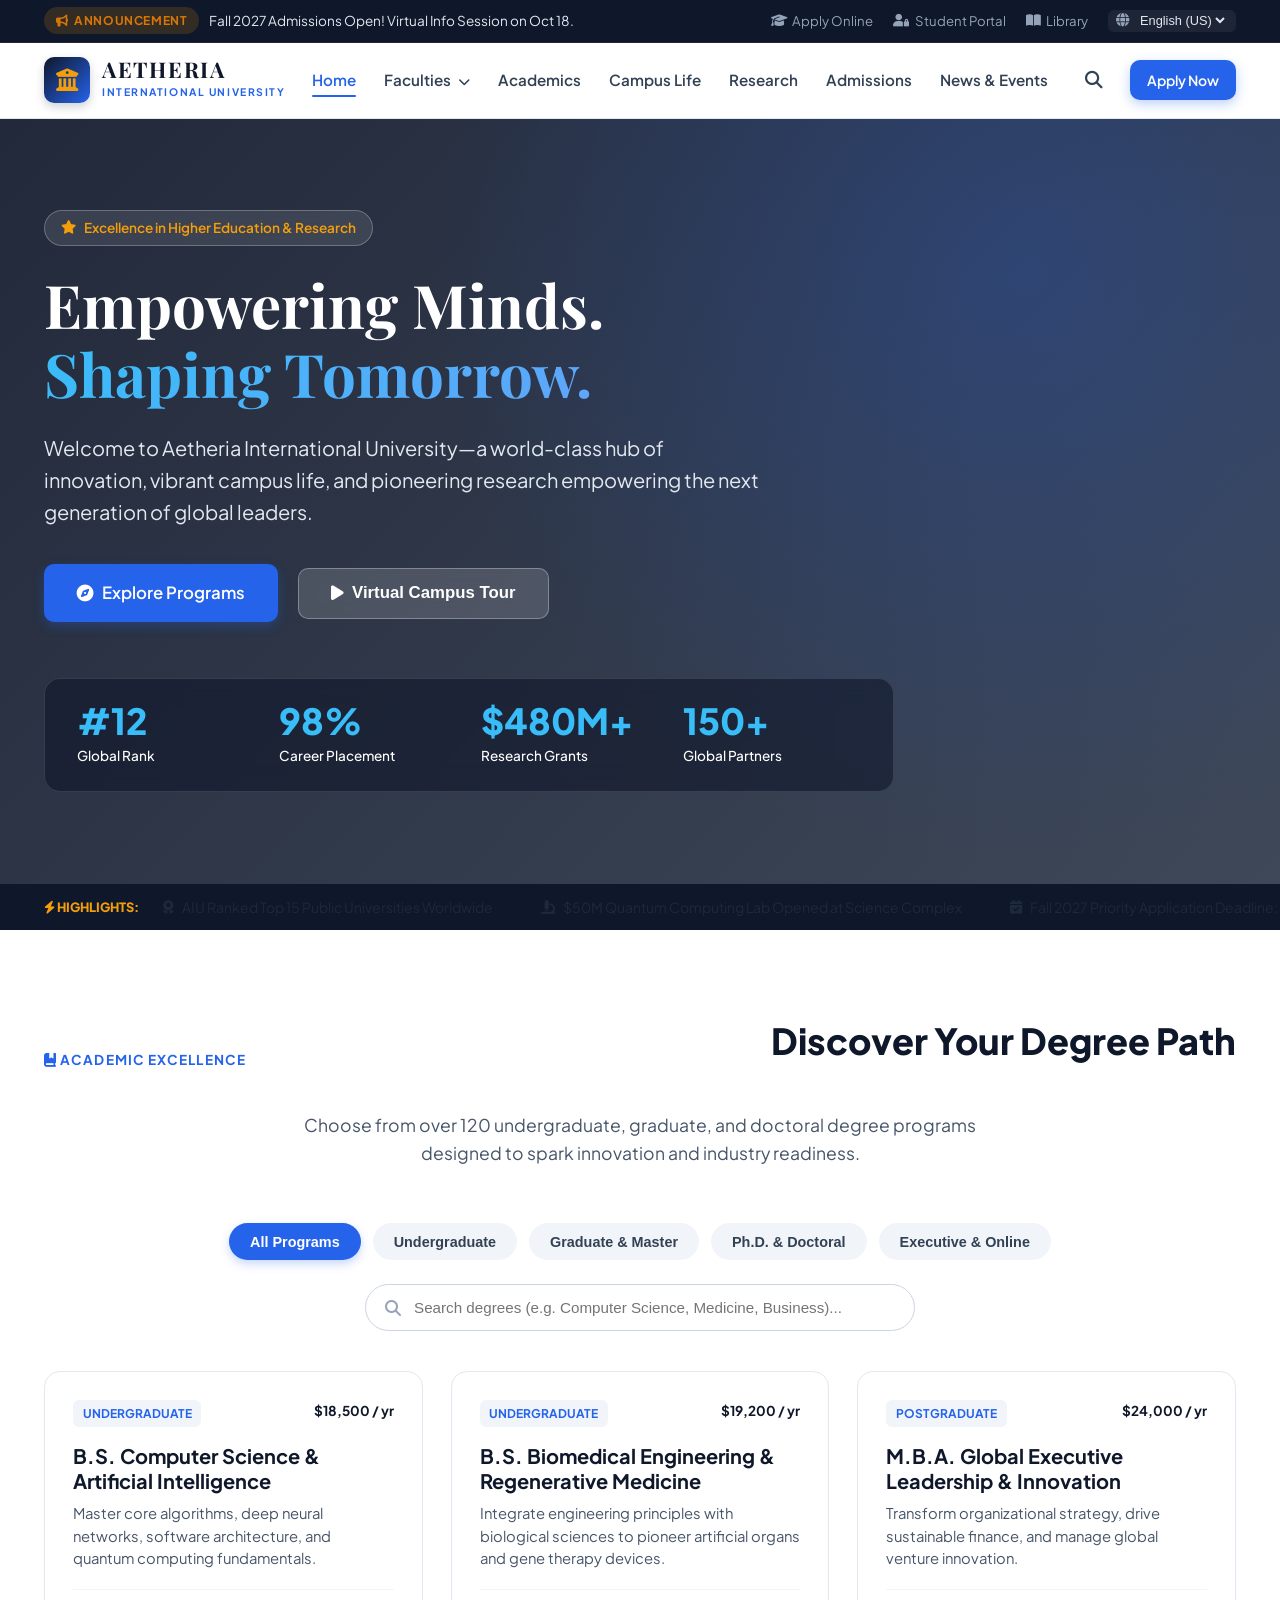
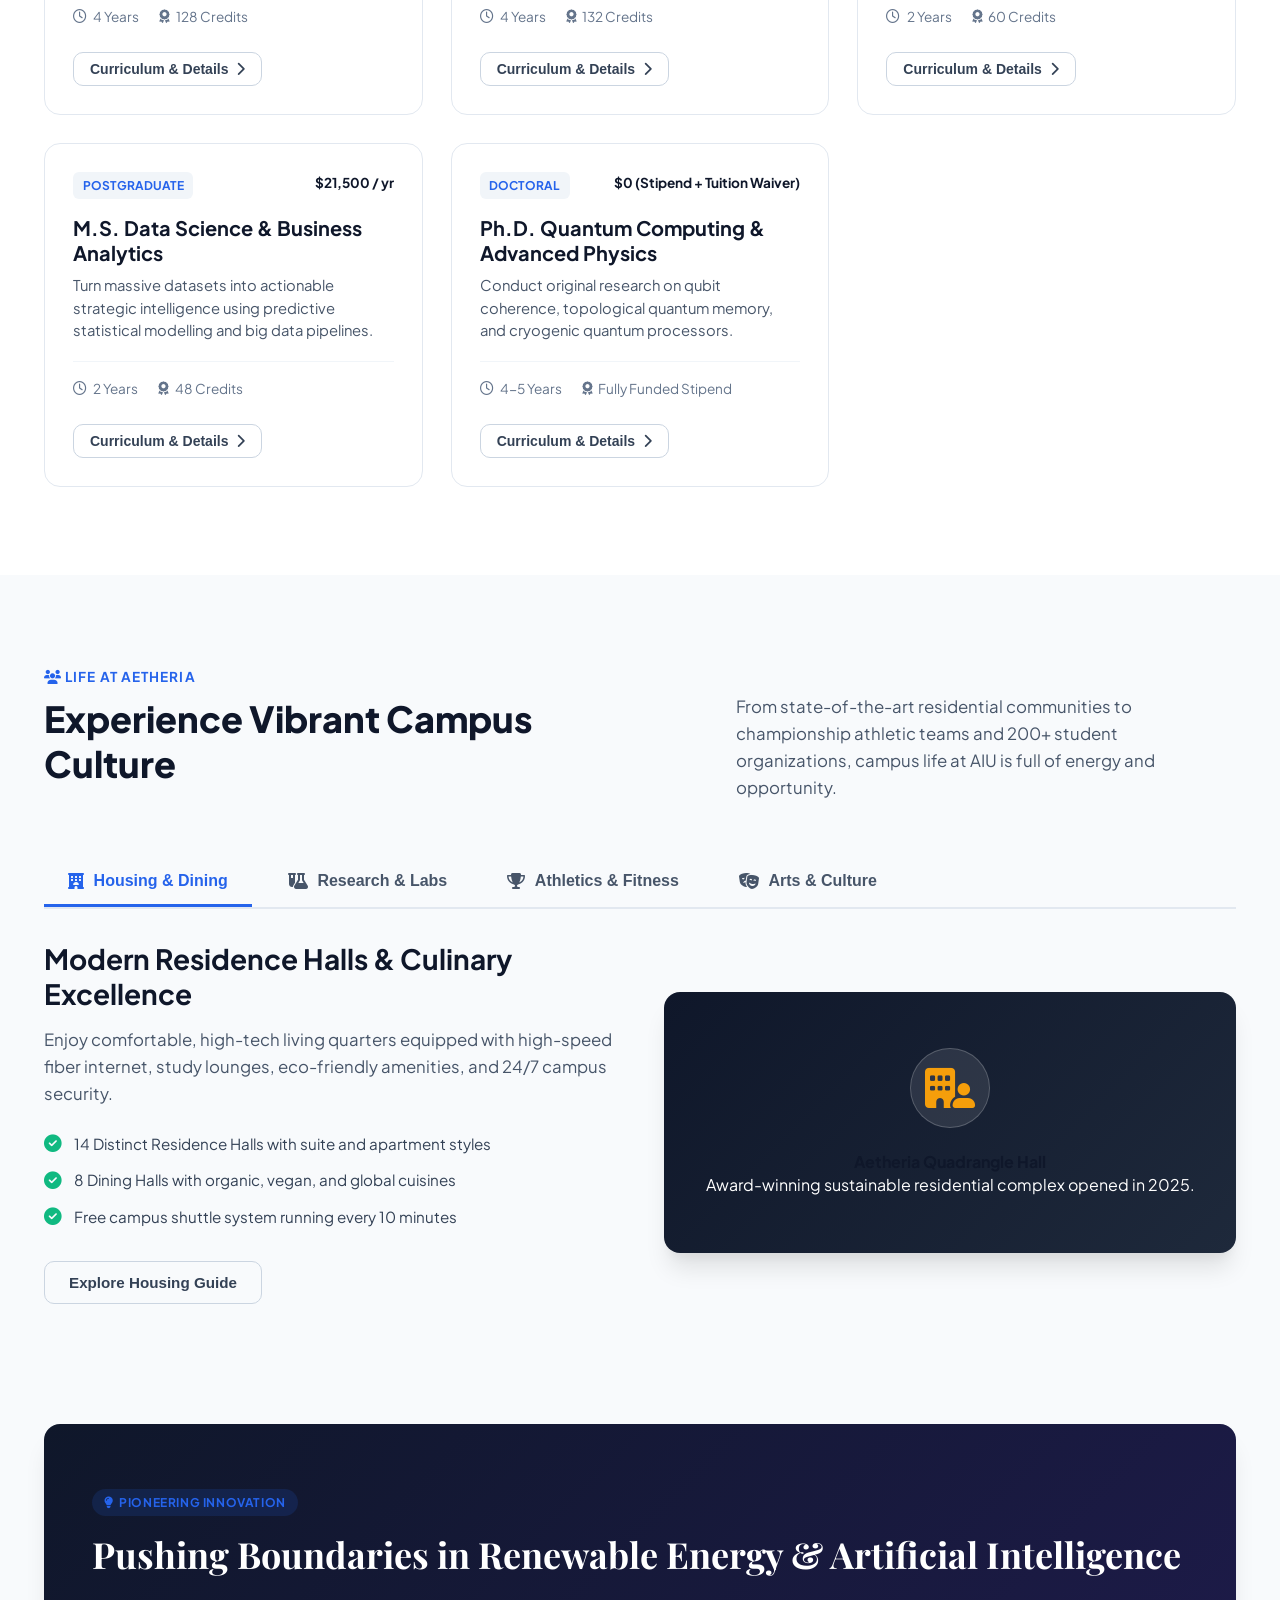
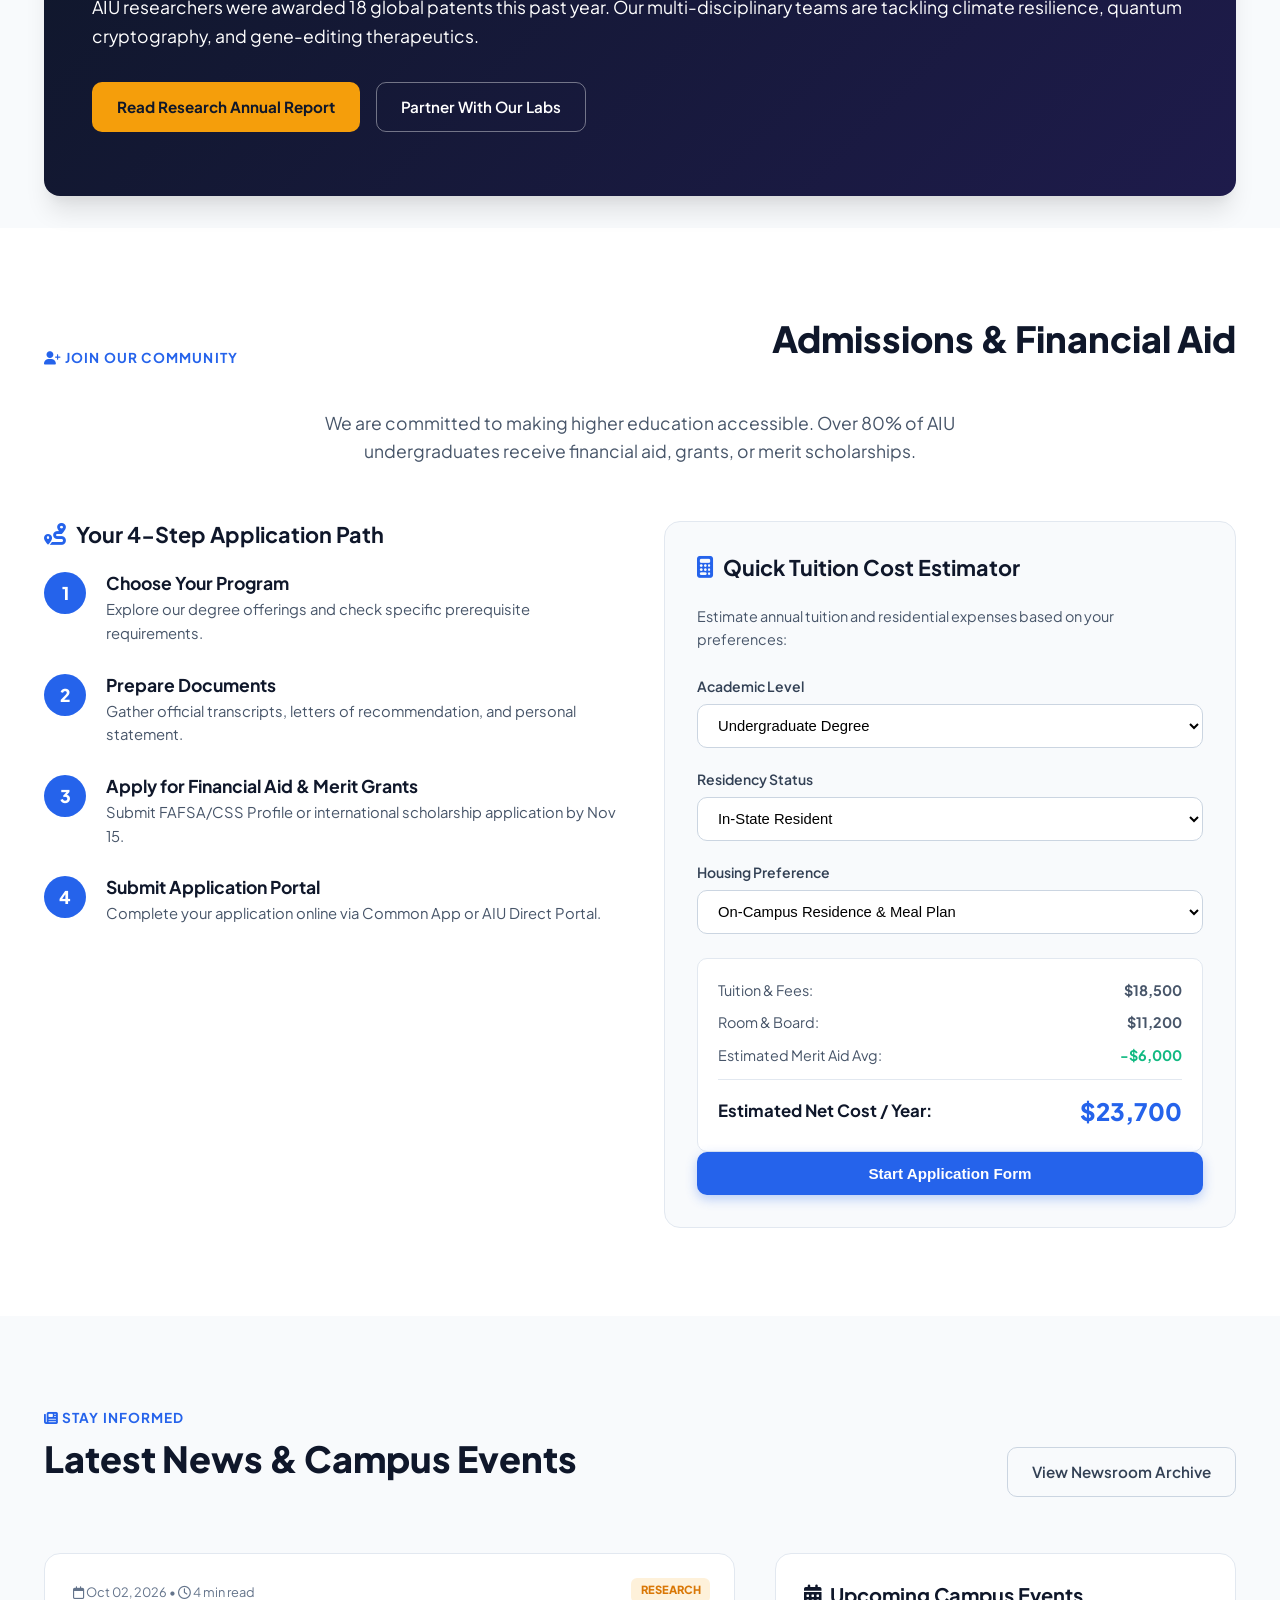
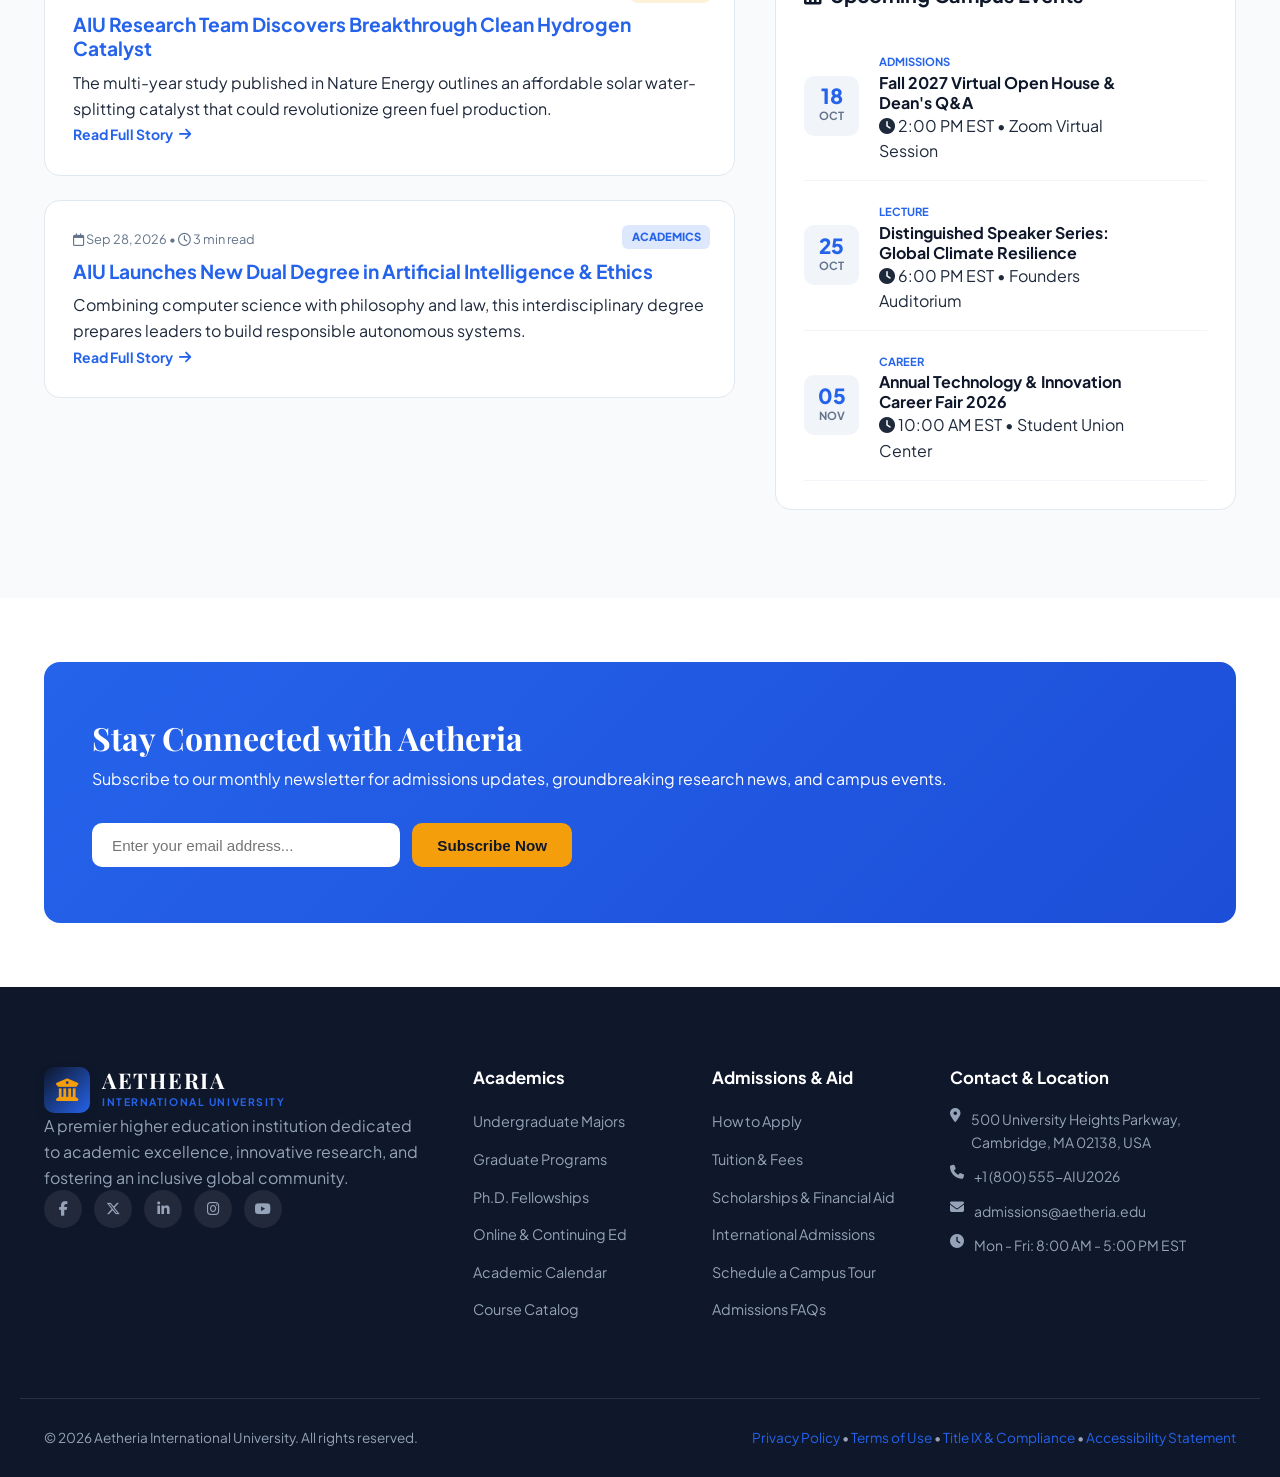
==== index.html @ b51723f3 "create new homepage" ====
<!DOCTYPE html>
<html lang="en">
<head>
  <meta charset="UTF-8">
  <meta name="viewport" content="width=device-width, initial-scale=1.0">
  <title>Aetheria International University | Empowering Minds, Shaping Tomorrow</title>
  <!-- Google Fonts & FontAwesome Icons -->
  <link rel="preconnect" href="https://fonts.googleapis.com">
  <link rel="preconnect" href="https://fonts.gstatic.com" crossorigin>
  <link href="https://fonts.googleapis.com/css2?family=Plus+Jakarta+Sans:wght@300;400;500;600;700;800&family=Playfair+Display:ital,wght@0,600;0,700;1,600&display=swap" rel="stylesheet">
  <link rel="stylesheet" href="https://cdnjs.cloudflare.com/ajax/libs/font-awesome/6.4.0/css/all.min.css">
  <link rel="stylesheet" href="css/style.css">
</head>
<body>

  <!-- Top Notification & Utility Bar -->
  <div class="top-bar">
    <div class="container top-bar-container">
      <div class="top-bar-notice">
        <span class="badge badge-amber"><i class="fa-solid fa-bullhorn"></i> Announcement</span>
        <span class="notice-text">Fall 2027 Admissions Open! Virtual Info Session on Oct 18.</span>
      </div>
      <div class="top-bar-links">
        <a href="#admissions"><i class="fa-solid fa-graduation-cap"></i> Apply Online</a>
        <a href="#" id="portal-link"><i class="fa-solid fa-user-lock"></i> Student Portal</a>
        <a href="#" id="library-link"><i class="fa-solid fa-book-open"></i> Library</a>
        <div class="lang-selector">
          <i class="fa-solid fa-globe"></i>
          <select id="lang-select">
            <option value="en">English (US)</option>
            <option value="es">Español</option>
            <option value="fr">Français</option>
            <option value="de">Deutsch</option>
          </select>
        </div>
      </div>
    </div>
  </div>

  <!-- Header / Navigation Bar -->
  <header class="main-header" id="header">
    <div class="container header-container">
      <a href="#" class="brand-logo">
        <div class="logo-crest">
          <i class="fa-solid fa-university"></i>
        </div>
        <div class="brand-text">
          <span class="brand-name">AETHERIA</span>
          <span class="brand-sub">INTERNATIONAL UNIVERSITY</span>
        </div>
      </a>

      <nav class="nav-menu" id="nav-menu">
        <ul class="nav-list">
          <li class="nav-item"><a href="#hero" class="nav-link active">Home</a></li>
          <li class="nav-item dropdown">
            <a href="#faculties" class="nav-link dropdown-toggle" id="faculties-dropdown-toggle">
              Faculties <i class="fa-solid fa-chevron-down nav-arrow"></i>
            </a>
            <div class="dropdown-menu megamenu" id="faculties-megamenu">
              <div class="megamenu-header">
                <span><i class="fa-solid fa-sitemap"></i> Explore All 18 Academic Faculties</span>
              </div>
              <div class="dropdown-grid">
                <!-- Column 1: STEM & Tech -->
                <div class="megamenu-col">
                  <h5 class="megamenu-title"><i class="fa-solid fa-laptop-code"></i> Technology & Engineering</h5>
                  <ul>
                    <li><a href="#academics" class="faculty-link"><i class="fa-solid fa-brain"></i> Computer Science & AI</a></li>
                    <li><a href="#academics" class="faculty-link"><i class="fa-solid fa-gear"></i> Engineering & Technology</a></li>
                    <li><a href="#academics" class="faculty-link"><i class="fa-solid fa-shield-halved"></i> Cybersecurity & Cyber Defense</a></li>
                    <li><a href="#academics" class="faculty-link"><i class="fa-solid fa-atom"></i> Applied Physics & Astronomy</a></li>
                    <li><a href="#academics" class="faculty-link"><i class="fa-solid fa-square-root-variable"></i> Natural Sciences & Mathematics</a></li>
                    <li><a href="#academics" class="faculty-link"><i class="fa-solid fa-seedling"></i> Environmental Studies & Sustainability</a></li>
                  </ul>
                </div>
                <!-- Column 2: Health & Life Sciences -->
                <div class="megamenu-col">
                  <h5 class="megamenu-title"><i class="fa-solid fa-heart-pulse"></i> Health & Life Sciences</h5>
                  <ul>
                    <li><a href="#academics" class="faculty-link"><i class="fa-solid fa-dna"></i> Biomedical Sciences & Medicine</a></li>
                    <li><a href="#academics" class="faculty-link"><i class="fa-solid fa-pills"></i> Pharmacy & Pharmaceutical Sciences</a></li>
                    <li><a href="#academics" class="faculty-link"><i class="fa-solid fa-head-side-virus"></i> Psychology & Brain Sciences</a></li>
                    <li><a href="#academics" class="faculty-link"><i class="fa-solid fa-wheat-awn"></i> Agriculture & Life Sciences</a></li>
                  </ul>
                  <h5 class="megamenu-title mt-3"><i class="fa-solid fa-scale-balanced"></i> Law & Management</h5>
                  <ul>
                    <li><a href="#academics" class="faculty-link"><i class="fa-solid fa-briefcase"></i> Business Administration & Management</a></li>
                    <li><a href="#academics" class="faculty-link"><i class="fa-solid fa-gavel"></i> Law & Legal Studies</a></li>
                  </ul>
                </div>
                <!-- Column 3: Humanities, Arts & Policy -->
                <div class="megamenu-col">
                  <h5 class="megamenu-title"><i class="fa-solid fa-landmark"></i> Arts, Humanities & Policy</h5>
                  <ul>
                    <li><a href="#academics" class="faculty-link"><i class="fa-solid fa-chart-line"></i> Economics & Public Policy</a></li>
                    <li><a href="#academics" class="faculty-link"><i class="fa-solid fa-book"></i> Humanities & Social Sciences</a></li>
                    <li><a href="#academics" class="faculty-link"><i class="fa-solid fa-palette"></i> Arts, Design & Architecture</a></li>
                    <li><a href="#academics" class="faculty-link"><i class="fa-solid fa-tower-cell"></i> Media, Journalism & Communications</a></li>
                    <li><a href="#academics" class="faculty-link"><i class="fa-solid fa-chalkboard-user"></i> Education & Pedagogy</a></li>
                    <li><a href="#academics" class="faculty-link"><i class="fa-solid fa-music"></i> Music & Performing Arts</a></li>
                  </ul>
                </div>
              </div>
            </div>
          </li>
          <li class="nav-item"><a href="#academics" class="nav-link">Academics</a></li>
          <li class="nav-item"><a href="#campus-life" class="nav-link">Campus Life</a></li>
          <li class="nav-item"><a href="#research" class="nav-link">Research</a></li>
          <li class="nav-item"><a href="#admissions" class="nav-link">Admissions</a></li>
          <li class="nav-item"><a href="#news-events" class="nav-link">News & Events</a></li>
        </ul>
      </nav>

      <div class="header-actions">
        <button class="icon-btn" id="search-trigger-btn" aria-label="Search">
          <i class="fa-solid fa-magnifying-glass"></i>
        </button>
        <a href="#admissions" class="btn btn-primary btn-sm">Apply Now</a>
        <button class="mobile-toggle" id="mobile-menu-btn" aria-label="Toggle Menu">
          <i class="fa-solid fa-bars"></i>
        </button>
      </div>
    </div>
  </header>

  <!-- Hero Section -->
  <section class="hero-section" id="hero">
    <div class="hero-overlay"></div>
    <div class="container hero-container">
      <div class="hero-content">
        <div class="hero-badge">
          <i class="fa-solid fa-star"></i> Excellence in Higher Education & Research
        </div>
        <h1 class="hero-title">Empowering Minds.<br><span class="highlight-text">Shaping Tomorrow.</span></h1>
        <p class="hero-description">
          Welcome to Aetheria International University—a world-class hub of innovation, vibrant campus life, and pioneering research empowering the next generation of global leaders.
        </p>

        <div class="hero-actions">
          <a href="#academics" class="btn btn-primary btn-lg">
            <i class="fa-solid fa-compass"></i> Explore Programs
          </a>
          <button class="btn btn-secondary btn-lg" id="tour-btn">
            <i class="fa-solid fa-play"></i> Virtual Campus Tour
          </button>
        </div>

        <div class="hero-stats-row">
          <div class="hero-stat-card">
            <span class="stat-number" data-target="12">#0</span>
            <span class="stat-label">Global Rank</span>
          </div>
          <div class="hero-stat-card">
            <span class="stat-number" data-target="98">0%</span>
            <span class="stat-label">Career Placement</span>
          </div>
          <div class="hero-stat-card">
            <span class="stat-number" data-target="480">$0M+</span>
            <span class="stat-label">Research Grants</span>
          </div>
          <div class="hero-stat-card">
            <span class="stat-number" data-target="150">0+</span>
            <span class="stat-label">Global Partners</span>
          </div>
        </div>
      </div>
    </div>
  </section>

  <!-- Quick Ticker -->
  <div class="ticker-bar">
    <div class="ticker-wrapper">
      <span class="ticker-label"><i class="fa-solid fa-bolt"></i> HIGHLIGHTS:</span>
      <div class="ticker-content" id="ticker-content">
        <span><i class="fa-solid fa-award"></i> AIU Ranked Top 15 Public Universities Worldwide</span>
        <span><i class="fa-solid fa-microscope"></i> $50M Quantum Computing Lab Opened at Science Complex</span>
        <span><i class="fa-solid fa-calendar-check"></i> Fall 2027 Priority Application Deadline: Dec 1, 2026</span>
        <span><i class="fa-solid fa-earth-americas"></i> 3,500+ International Students Representing 110 Countries</span>
      </div>
    </div>
  </div>

  <!-- Academics / Programs Explorer Section -->
  <section class="section academics-section" id="academics">
    <div class="container">
      <div class="section-header text-center">
        <span class="section-subtitle"><i class="fa-solid fa-book-bookmark"></i> ACADEMIC EXCELLENCE</span>
        <h2 class="section-title">Discover Your Degree Path</h2>
        <p class="section-description">
          Choose from over 120 undergraduate, graduate, and doctoral degree programs designed to spark innovation and industry readiness.
        </p>
      </div>

      <!-- Filter and Search Controls -->
      <div class="program-controls">
        <div class="program-filter-tabs">
          <button class="filter-btn active" data-filter="all">All Programs</button>
          <button class="filter-btn" data-filter="undergraduate">Undergraduate</button>
          <button class="filter-btn" data-filter="postgraduate">Graduate & Master</button>
          <button class="filter-btn" data-filter="doctoral">Ph.D. & Doctoral</button>
          <button class="filter-btn" data-filter="executive">Executive & Online</button>
        </div>

        <div class="program-search-box">
          <i class="fa-solid fa-search"></i>
          <input type="text" id="program-search-input" placeholder="Search degrees (e.g. Computer Science, Medicine, Business)...">
        </div>
      </div>

      <!-- Program Cards Grid -->
      <div class="programs-grid" id="programs-grid">
        <!-- JS dynamically populates programs -->
      </div>
    </div>
  </section>

  <!-- Campus Life Showcase Section -->
  <section class="section campus-life-section" id="campus-life">
    <div class="container">
      <div class="section-header">
        <div class="section-header-left">
          <span class="section-subtitle"><i class="fa-solid fa-users"></i> LIFE AT AETHERIA</span>
          <h2 class="section-title">Experience Vibrant Campus Culture</h2>
        </div>
        <p class="section-header-right">
          From state-of-the-art residential communities to championship athletic teams and 200+ student organizations, campus life at AIU is full of energy and opportunity.
        </p>
      </div>

      <!-- Interactive Tabs -->
      <div class="tabs-container">
        <div class="tabs-header">
          <button class="tab-btn active" data-tab="housing">
            <i class="fa-solid fa-hotel"></i> Housing & Dining
          </button>
          <button class="tab-btn" data-tab="labs">
            <i class="fa-solid fa-flask-vial"></i> Research & Labs
          </button>
          <button class="tab-btn" data-tab="athletics">
            <i class="fa-solid fa-trophy"></i> Athletics & Fitness
          </button>
          <button class="tab-btn" data-tab="culture">
            <i class="fa-solid fa-masks-theater"></i> Arts & Culture
          </button>
        </div>

        <div class="tabs-content">
          <!-- Housing Tab -->
          <div class="tab-pane active" id="tab-housing">
            <div class="tab-grid">
              <div class="tab-info">
                <h3>Modern Residence Halls & Culinary Excellence</h3>
                <p>Enjoy comfortable, high-tech living quarters equipped with high-speed fiber internet, study lounges, eco-friendly amenities, and 24/7 campus security.</p>
                <ul class="feature-list">
                  <li><i class="fa-solid fa-circle-check"></i> 14 Distinct Residence Halls with suite and apartment styles</li>
                  <li><i class="fa-solid fa-circle-check"></i> 8 Dining Halls with organic, vegan, and global cuisines</li>
                  <li><i class="fa-solid fa-circle-check"></i> Free campus shuttle system running every 10 minutes</li>
                </ul>
                <button class="btn btn-outline" id="housing-modal-btn">Explore Housing Guide</button>
              </div>
              <div class="tab-visual">
                <div class="visual-card">
                  <div class="visual-icon"><i class="fa-solid fa-building-user"></i></div>
                  <div class="visual-caption">
                    <h4>Aetheria Quadrangle Hall</h4>
                    <p>Award-winning sustainable residential complex opened in 2025.</p>
                  </div>
                </div>
              </div>
            </div>
          </div>

          <!-- Labs Tab -->
          <div class="tab-pane" id="tab-labs">
            <div class="tab-grid">
              <div class="tab-info">
                <h3>Cutting-Edge Research & Innovation Facilities</h3>
                <p>Access world-class supercomputing suites, cleanrooms, robotics testing arenas, and biotechnology incubators powered by industrial partnerships.</p>
                <ul class="feature-list">
                  <li><i class="fa-solid fa-circle-check"></i> Advanced Neural & AI Simulation Lab</li>
                  <li><i class="fa-solid fa-circle-check"></i> Clean Energy & Photovoltaics Testbed</li>
                  <li><i class="fa-solid fa-circle-check"></i> Genomic Sequencing & Bio-Discovery Hub</li>
                </ul>
                <button class="btn btn-outline">View Research Centers</button>
              </div>
              <div class="tab-visual">
                <div class="visual-card">
                  <div class="visual-icon"><i class="fa-solid fa-atom"></i></div>
                  <div class="visual-caption">
                    <h4>Quantum Photonics Center</h4>
                    <p>Conducting breakthrough experiments in optical computing.</p>
                  </div>
                </div>
              </div>
            </div>
          </div>

          <!-- Athletics Tab -->
          <div class="tab-pane" id="tab-athletics">
            <div class="tab-grid">
              <div class="tab-info">
                <h3>Championship Athletics & Intramural Sports</h3>
                <p>Home of the Aetheria Falcons! Compete in Division I varsity teams or participate in 30+ intramural sports clubs and fitness centers.</p>
                <ul class="feature-list">
                  <li><i class="fa-solid fa-circle-check"></i> 45,000-seat Stadium & Olympic Swimming Complex</li>
                  <li><i class="fa-solid fa-circle-check"></i> 24/7 Fitness center with personal training & yoga studios</li>
                  <li><i class="fa-solid fa-circle-check"></i> Esports Arena with tournament-grade gaming setups</li>
                </ul>
                <button class="btn btn-outline">Falcons Sports Hub</button>
              </div>
              <div class="tab-visual">
                <div class="visual-card">
                  <div class="visual-icon"><i class="fa-solid fa-person-running"></i></div>
                  <div class="visual-caption">
                    <h4>Falcons Athletic Complex</h4>
                    <p>Host of national university championships and athletic games.</p>
                  </div>
                </div>
              </div>
            </div>
          </div>

          <!-- Culture Tab -->
          <div class="tab-pane" id="tab-culture">
            <div class="tab-grid">
              <div class="tab-info">
                <h3>Vibrant Arts, Music & Cultural Life</h3>
                <p>Immerse yourself in theatrical performances, art exhibitions, global cultural galas, and live orchestral concerts held on campus year-round.</p>
                <ul class="feature-list">
                  <li><i class="fa-solid fa-circle-check"></i> 1,200-seat Performing Arts Center & Concert Hall</li>
                  <li><i class="fa-solid fa-circle-check"></i> Contemporary Art Museum & Student Sculpture Garden</li>
                  <li><i class="fa-solid fa-circle-check"></i> Annual International Culture Festival & Film Gala</li>
                </ul>
                <button class="btn btn-outline">Campus Arts Calendar</button>
              </div>
              <div class="tab-visual">
                <div class="visual-card">
                  <div class="visual-icon"><i class="fa-solid fa-palette"></i></div>
                  <div class="visual-caption">
                    <h4>Aetheria Arts Center</h4>
                    <p>Promoting creative expression across all artistic disciplines.</p>
                  </div>
                </div>
              </div>
            </div>
          </div>

        </div>
      </div>
    </div>
  </section>

  <!-- Research Spotlight Banner -->
  <section class="research-banner-section" id="research">
    <div class="container">
      <div class="research-banner">
        <div class="research-content">
          <span class="badge badge-primary"><i class="fa-solid fa-lightbulb"></i> PIONEERING INNOVATION</span>
          <h2>Pushing Boundaries in Renewable Energy & Artificial Intelligence</h2>
          <p>AIU researchers were awarded 18 global patents this past year. Our multi-disciplinary teams are tackling climate resilience, quantum cryptography, and gene-editing therapeutics.</p>
          <div class="research-actions">
            <a href="#" class="btn btn-amber">Read Research Annual Report</a>
            <a href="#" class="btn btn-ghost">Partner With Our Labs</a>
          </div>
        </div>
      </div>
    </div>
  </section>

  <!-- Admissions & Interactive Tuition Estimator Section -->
  <section class="section admissions-section" id="admissions">
    <div class="container">
      <div class="section-header text-center">
        <span class="section-subtitle"><i class="fa-solid fa-user-plus"></i> JOIN OUR COMMUNITY</span>
        <h2 class="section-title">Admissions & Financial Aid</h2>
        <p class="section-description">We are committed to making higher education accessible. Over 80% of AIU undergraduates receive financial aid, grants, or merit scholarships.</p>
      </div>

      <div class="admissions-grid">
        <!-- Application Steps -->
        <div class="admissions-steps">
          <h3 class="box-title"><i class="fa-solid fa-route"></i> Your 4-Step Application Path</h3>
          <div class="step-card">
            <div class="step-number">1</div>
            <div class="step-details">
              <h4>Choose Your Program</h4>
              <p>Explore our degree offerings and check specific prerequisite requirements.</p>
            </div>
          </div>

          <div class="step-card">
            <div class="step-number">2</div>
            <div class="step-details">
              <h4>Prepare Documents</h4>
              <p>Gather official transcripts, letters of recommendation, and personal statement.</p>
            </div>
          </div>

          <div class="step-card">
            <div class="step-number">3</div>
            <div class="step-details">
              <h4>Apply for Financial Aid & Merit Grants</h4>
              <p>Submit FAFSA/CSS Profile or international scholarship application by Nov 15.</p>
            </div>
          </div>

          <div class="step-card">
            <div class="step-number">4</div>
            <div class="step-details">
              <h4>Submit Application Portal</h4>
              <p>Complete your application online via Common App or AIU Direct Portal.</p>
            </div>
          </div>
        </div>

        <!-- Tuition Estimator Widget -->
        <div class="calculator-card">
          <h3 class="box-title"><i class="fa-solid fa-calculator"></i> Quick Tuition Cost Estimator</h3>
          <p class="calc-subtitle">Estimate annual tuition and residential expenses based on your preferences:</p>

          <form id="tuition-form" onsubmit="event.preventDefault();">
            <div class="form-group">
              <label for="calc-level">Academic Level</label>
              <select id="calc-level" class="form-select">
                <option value="undergrad">Undergraduate Degree</option>
                <option value="postgrad">Postgraduate / Master's Degree</option>
                <option value="doctoral">Ph.D. Candidate (Fully Funded Available)</option>
              </select>
            </div>

            <div class="form-group">
              <label for="calc-residency">Residency Status</label>
              <select id="calc-residency" class="form-select">
                <option value="in-state">In-State Resident</option>
                <option value="out-state">Out-of-State Resident</option>
                <option value="international">International Student</option>
              </select>
            </div>

            <div class="form-group">
              <label for="calc-housing">Housing Preference</label>
              <select id="calc-housing" class="form-select">
                <option value="on-campus">On-Campus Residence & Meal Plan</option>
                <option value="off-campus">Off-Campus Housing</option>
                <option value="commuter">Commuter / Living with Family</option>
              </select>
            </div>

            <div class="calc-result-box">
              <div class="result-row">
                <span>Tuition & Fees:</span>
                <strong id="res-tuition">$18,500</strong>
              </div>
              <div class="result-row">
                <span>Room & Board:</span>
                <strong id="res-housing">$11,200</strong>
              </div>
              <div class="result-row">
                <span>Estimated Merit Aid Avg:</span>
                <span class="text-green" id="res-aid">-$6,000</span>
              </div>
              <hr class="divider">
              <div class="result-total">
                <span>Estimated Net Cost / Year:</span>
                <span class="total-price" id="res-total">$23,700</span>
              </div>
            </div>

            <button type="button" class="btn btn-primary btn-block mt-3" id="apply-modal-trigger">
              Start Application Form
            </button>
          </form>
        </div>
      </div>
    </div>
  </section>

  <!-- News & Events Section -->
  <section class="section news-events-section" id="news-events">
    <div class="container">
      <div class="section-header">
        <div class="section-header-left">
          <span class="section-subtitle"><i class="fa-solid fa-newspaper"></i> STAY INFORMED</span>
          <h2 class="section-title">Latest News & Campus Events</h2>
        </div>
        <a href="#" class="btn btn-outline">View Newsroom Archive</a>
      </div>

      <div class="news-events-grid">
        <!-- News Articles Grid -->
        <div class="news-list">
          <article class="news-card">
            <div class="news-badge">Research</div>
            <div class="news-content">
              <div class="news-meta">
                <span><i class="fa-regular fa-calendar"></i> Oct 02, 2026</span> •
                <span><i class="fa-regular fa-clock"></i> 4 min read</span>
              </div>
              <h3 class="news-title"><a href="#">AIU Research Team Discovers Breakthrough Clean Hydrogen Catalyst</a></h3>
              <p class="news-excerpt">The multi-year study published in Nature Energy outlines an affordable solar water-splitting catalyst that could revolutionize green fuel production.</p>
              <a href="#" class="read-more">Read Full Story <i class="fa-solid fa-arrow-right"></i></a>
            </div>
          </article>

          <article class="news-card">
            <div class="news-badge badge-blue">Academics</div>
            <div class="news-content">
              <div class="news-meta">
                <span><i class="fa-regular fa-calendar"></i> Sep 28, 2026</span> •
                <span><i class="fa-regular fa-clock"></i> 3 min read</span>
              </div>
              <h3 class="news-title"><a href="#">AIU Launches New Dual Degree in Artificial Intelligence & Ethics</a></h3>
              <p class="news-excerpt">Combining computer science with philosophy and law, this interdisciplinary degree prepares leaders to build responsible autonomous systems.</p>
              <a href="#" class="read-more">Read Full Story <i class="fa-solid fa-arrow-right"></i></a>
            </div>
          </article>
        </div>

        <!-- Upcoming Events List -->
        <div class="events-list">
          <h3 class="events-header"><i class="fa-solid fa-calendar-days"></i> Upcoming Campus Events</h3>

          <div class="event-item">
            <div class="event-date">
              <span class="day">18</span>
              <span class="month">OCT</span>
            </div>
            <div class="event-info">
              <span class="event-tag">Admissions</span>
              <h4 class="event-title">Fall 2027 Virtual Open House & Dean's Q&A</h4>
              <p class="event-meta"><i class="fa-solid fa-clock"></i> 2:00 PM EST • Zoom Virtual Session</p>
            </div>
            <button class="btn btn-sm btn-ghost add-cal-btn"><i class="fa-solid fa-plus"></i></button>
          </div>

          <div class="event-item">
            <div class="event-date">
              <span class="day">25</span>
              <span class="month">OCT</span>
            </div>
            <div class="event-info">
              <span class="event-tag tag-purple">Lecture</span>
              <h4 class="event-title">Distinguished Speaker Series: Global Climate Resilience</h4>
              <p class="event-meta"><i class="fa-solid fa-clock"></i> 6:00 PM EST • Founders Auditorium</p>
            </div>
            <button class="btn btn-sm btn-ghost add-cal-btn"><i class="fa-solid fa-plus"></i></button>
          </div>

          <div class="event-item">
            <div class="event-date">
              <span class="day">05</span>
              <span class="month">NOV</span>
            </div>
            <div class="event-info">
              <span class="event-tag tag-green">Career</span>
              <h4 class="event-title">Annual Technology & Innovation Career Fair 2026</h4>
              <p class="event-meta"><i class="fa-solid fa-clock"></i> 10:00 AM EST • Student Union Center</p>
            </div>
            <button class="btn btn-sm btn-ghost add-cal-btn"><i class="fa-solid fa-plus"></i></button>
          </div>
        </div>
      </div>
    </div>
  </section>

  <!-- Newsletter & Quick Contact -->
  <section class="cta-section">
    <div class="container">
      <div class="cta-box">
        <div class="cta-text">
          <h2>Stay Connected with Aetheria</h2>
          <p>Subscribe to our monthly newsletter for admissions updates, groundbreaking research news, and campus events.</p>
        </div>
        <form class="cta-form" id="newsletter-form">
          <input type="email" placeholder="Enter your email address..." required>
          <button type="submit" class="btn btn-amber">Subscribe Now</button>
        </form>
      </div>
    </div>
  </section>

  <!-- Footer -->
  <footer class="main-footer">
    <div class="container footer-container">
      <div class="footer-col footer-brand">
        <div class="brand-logo footer-logo">
          <div class="logo-crest">
            <i class="fa-solid fa-university"></i>
          </div>
          <div class="brand-text">
            <span class="brand-name">AETHERIA</span>
            <span class="brand-sub">INTERNATIONAL UNIVERSITY</span>
          </div>
        </div>
        <p class="footer-desc">
          A premier higher education institution dedicated to academic excellence, innovative research, and fostering an inclusive global community.
        </p>
        <div class="social-links">
          <a href="#" aria-label="Facebook"><i class="fa-brands fa-facebook-f"></i></a>
          <a href="#" aria-label="Twitter / X"><i class="fa-brands fa-x-twitter"></i></a>
          <a href="#" aria-label="LinkedIn"><i class="fa-brands fa-linkedin-in"></i></a>
          <a href="#" aria-label="Instagram"><i class="fa-brands fa-instagram"></i></a>
          <a href="#" aria-label="YouTube"><i class="fa-brands fa-youtube"></i></a>
        </div>
      </div>

      <div class="footer-col">
        <h4>Academics</h4>
        <ul class="footer-links">
          <li><a href="#academics">Undergraduate Majors</a></li>
          <li><a href="#academics">Graduate Programs</a></li>
          <li><a href="#academics">Ph.D. Fellowships</a></li>
          <li><a href="#academics">Online & Continuing Ed</a></li>
          <li><a href="#">Academic Calendar</a></li>
          <li><a href="#">Course Catalog</a></li>
        </ul>
      </div>

      <div class="footer-col">
        <h4>Admissions & Aid</h4>
        <ul class="footer-links">
          <li><a href="#admissions">How to Apply</a></li>
          <li><a href="#admissions">Tuition & Fees</a></li>
          <li><a href="#admissions">Scholarships & Financial Aid</a></li>
          <li><a href="#">International Admissions</a></li>
          <li><a href="#">Schedule a Campus Tour</a></li>
          <li><a href="#">Admissions FAQs</a></li>
        </ul>
      </div>

      <div class="footer-col">
        <h4>Contact & Location</h4>
        <div class="contact-info">
          <p><i class="fa-solid fa-location-dot"></i> 500 University Heights Parkway, Cambridge, MA 02138, USA</p>
          <p><i class="fa-solid fa-phone"></i> +1 (800) 555-AIU2026</p>
          <p><i class="fa-solid fa-envelope"></i> admissions@aetheria.edu</p>
          <p><i class="fa-solid fa-clock"></i> Mon - Fri: 8:00 AM - 5:00 PM EST</p>
        </div>
      </div>
    </div>

    <div class="footer-bottom">
      <div class="container footer-bottom-container">
        <p>&copy; 2026 Aetheria International University. All rights reserved.</p>
        <div class="legal-links">
          <a href="#">Privacy Policy</a> •
          <a href="#">Terms of Use</a> •
          <a href="#">Title IX & Compliance</a> •
          <a href="#">Accessibility Statement</a>
        </div>
      </div>
    </div>
  </footer>

  <!-- Search Modal -->
  <div class="modal-backdrop" id="search-modal">
    <div class="modal-dialog">
      <div class="modal-header">
        <h3><i class="fa-solid fa-magnifying-glass"></i> Search Aetheria University</h3>
        <button class="modal-close" id="search-modal-close">&times;</button>
      </div>
      <div class="modal-body">
        <div class="search-input-wrapper">
          <input type="text" id="modal-search-input" placeholder="Search majors, news, faculty, portals..." autofocus>
        </div>
        <div class="quick-search-tags">
          <span>Popular:</span>
          <button class="tag-btn" data-search="Computer Science">Computer Science</button>
          <button class="tag-btn" data-search="Scholarships">Scholarships</button>
          <button class="tag-btn" data-search="Housing">Housing</button>
          <button class="tag-btn" data-search="Academic Calendar">Calendar</button>
        </div>
        <div class="search-results-list" id="modal-search-results">
          <p class="text-muted text-center py-4">Type a query above to see live search results.</p>
        </div>
      </div>
    </div>
  </div>

  <!-- Program Detail Modal -->
  <div class="modal-backdrop" id="program-modal">
    <div class="modal-dialog modal-lg">
      <div class="modal-header">
        <h3 id="modal-prog-title">Program Details</h3>
        <button class="modal-close" id="program-modal-close">&times;</button>
      </div>
      <div class="modal-body" id="modal-prog-body">
        <!-- Content inserted dynamically by JS -->
      </div>
      <div class="modal-footer">
        <button class="btn btn-secondary" id="program-modal-cancel">Close</button>
        <a href="#admissions" class="btn btn-primary" id="program-modal-apply">Apply for this Program</a>
      </div>
    </div>
  </div>

  <!-- Application / Info Request Modal -->
  <div class="modal-backdrop" id="apply-modal">
    <div class="modal-dialog">
      <div class="modal-header">
        <h3><i class="fa-solid fa-paper-plane"></i> Start Your Application</h3>
        <button class="modal-close" id="apply-modal-close">&times;</button>
      </div>
      <div class="modal-body">
        <form id="quick-apply-form">
          <div class="form-group">
            <label for="app-fname">Full Name</label>
            <input type="text" id="app-fname" class="form-control" placeholder="e.g. Jane Doe" required>
          </div>
          <div class="form-group">
            <label for="app-email">Email Address</label>
            <input type="email" id="app-email" class="form-control" placeholder="jane.doe@example.com" required>
          </div>
          <div class="form-group">
            <label for="app-program">Intended Program of Study</label>
            <select id="app-program" class="form-select" required>
              <option value="">-- Select Program --</option>
              <option value="cs">B.S. Computer Science & AI</option>
              <option value="bio">B.S. Biomedical Engineering</option>
              <option value="bus">M.B.A. Global Executive Leadership</option>
              <option value="law">Juris Doctor (J.D.)</option>
              <option value="ds">M.S. Data Science & Analytics</option>
            </select>
          </div>
          <div class="form-group">
            <label for="app-term">Target Enrollment Term</label>
            <select id="app-term" class="form-select" required>
              <option value="fall2027">Fall Semester 2027</option>
              <option value="spring2027">Spring Semester 2027</option>
              <option value="fall2028">Fall Semester 2028</option>
            </select>
          </div>
          <button type="submit" class="btn btn-primary btn-block">Submit Application Interest</button>
        </form>
      </div>
    </div>
  </div>

  <!-- Toast Notification Container -->
  <div class="toast-container" id="toast-container"></div>

  <script src="js/main.js"></script>
</body>
</html>
---- css/style.css ----
/* ==========================================================================
   Aetheria International University - Primary Stylesheet
   ========================================================================== */

:root {
  --font-main: 'Plus Jakarta Sans', -apple-system, BlinkMacSystemFont, 'Segoe UI', Roboto, sans-serif;
  --font-serif: 'Playfair Display', Georgia, serif;

  --primary-navy: #0f172a;
  --primary-navy-light: #1e293b;
  --royal-blue: #2563eb;
  --royal-blue-hover: #1d4ed8;
  --sky-blue: #38bdf8;
  --amber-gold: #f59e0b;
  --amber-gold-hover: #d97706;
  --emerald-green: #10b981;
  --purple-accent: #8b5cf6;

  --slate-900: #0f172a;
  --slate-800: #1e293b;
  --slate-700: #334155;
  --slate-600: #475569;
  --slate-500: #64748b;
  --slate-400: #94a3b8;
  --slate-200: #e2e8f0;
  --slate-100: #f1f5f9;
  --slate-50:  #f8fafc;
  --pure-white: #ffffff;

  --bg-body: var(--slate-50);
  --card-bg: #ffffff;
  --border-color: #e2e8f0;

  --shadow-sm: 0 1px 2px 0 rgba(0, 0, 0, 0.05);
  --shadow-md: 0 4px 6px -1px rgba(0, 0, 0, 0.1), 0 2px 4px -1px rgba(0, 0, 0, 0.06);
  --shadow-lg: 0 10px 15px -3px rgba(0, 0, 0, 0.1), 0 4px 6px -2px rgba(0, 0, 0, 0.05);
  --shadow-xl: 0 20px 25px -5px rgba(0, 0, 0, 0.1), 0 10px 10px -5px rgba(0, 0, 0, 0.04);

  --radius-sm: 6px;
  --radius-md: 10px;
  --radius-lg: 16px;
  --radius-full: 9999px;

  --transition-fast: all 0.2s ease-in-out;
  --transition-normal: all 0.3s cubic-bezier(0.4, 0, 0.2, 1);
}

*, *::before, *::after { box-sizing: border-box; margin: 0; padding: 0; }
html { scroll-behavior: smooth; font-size: 16px; }
body { font-family: var(--font-main); background-color: var(--bg-body); color: var(--slate-800); line-height: 1.6; -webkit-font-smoothing: antialiased; overflow-x: hidden; }
a { color: var(--royal-blue); text-decoration: none; transition: var(--transition-fast); }
a:hover { color: var(--royal-blue-hover); }
ul { list-style: none; }
img { max-width: 100%; height: auto; display: block; }
.container { width: 100%; max-width: 1240px; margin: 0 auto; padding: 0 1.5rem; }

h1, h2, h3, h4, h5, h6 { color: var(--primary-navy); font-weight: 700; line-height: 1.25; }
.section-subtitle { display: inline-block; font-size: 0.85rem; font-weight: 700; letter-spacing: 0.08em; color: var(--royal-blue); text-transform: uppercase; margin-bottom: 0.5rem; }
.section-title { font-size: 2.25rem; font-weight: 800; color: var(--primary-navy); margin-bottom: 1rem; }
.section-description { font-size: 1.1rem; color: var(--slate-600); max-width: 700px; }
.text-center { text-align: center; }
.text-center .section-description { margin: 0 auto; }
.highlight-text { background: linear-gradient(135deg, var(--sky-blue) 0%, #60a5fa 100%); -webkit-background-clip: text; -webkit-text-fill-color: transparent; }

.btn { display: inline-flex; align-items: center; justify-content: center; gap: 0.5rem; padding: 0.75rem 1.5rem; font-size: 0.95rem; font-weight: 600; border-radius: var(--radius-md); border: 1px solid transparent; cursor: pointer; transition: var(--transition-normal); white-space: nowrap; }
.btn-primary { background-color: var(--royal-blue); color: var(--pure-white); box-shadow: 0 4px 12px rgba(37, 99, 235, 0.3); }
.btn-primary:hover { background-color: var(--royal-blue-hover); color: var(--pure-white); transform: translateY(-2px); box-shadow: 0 6px 16px rgba(37, 99, 235, 0.4); }
.btn-secondary { background-color: rgba(255, 255, 255, 0.15); color: var(--pure-white); backdrop-filter: blur(8px); border: 1px solid rgba(255, 255, 255, 0.3); }
.btn-secondary:hover { background-color: rgba(255, 255, 255, 0.25); color: var(--pure-white); transform: translateY(-2px); }
.btn-amber { background-color: var(--amber-gold); color: var(--primary-navy); font-weight: 700; }
.btn-amber:hover { background-color: var(--amber-gold-hover); color: var(--primary-navy); transform: translateY(-2px); }
.btn-outline { background-color: transparent; border: 1px solid var(--slate-300, #cbd5e1); color: var(--slate-700); }
.btn-outline:hover { border-color: var(--royal-blue); color: var(--royal-blue); background-color: var(--slate-100); }
.btn-ghost { background: transparent; color: var(--pure-white); border: 1px solid rgba(255, 255, 255, 0.4); }
.btn-ghost:hover { background: rgba(255, 255, 255, 0.1); color: var(--pure-white); }
.btn-sm { padding: 0.5rem 1rem; font-size: 0.875rem; }
.btn-lg { padding: 0.9rem 2rem; font-size: 1.05rem; }
.btn-block { width: 100%; }

.icon-btn { background: transparent; border: none; font-size: 1.1rem; color: var(--slate-700); width: 40px; height: 40px; border-radius: var(--radius-full); display: inline-flex; align-items: center; justify-content: center; cursor: pointer; transition: var(--transition-fast); }
.icon-btn:hover { background-color: var(--slate-100); color: var(--royal-blue); }

.badge { display: inline-flex; align-items: center; gap: 0.35rem; padding: 0.25rem 0.75rem; font-size: 0.75rem; font-weight: 700; border-radius: var(--radius-full); text-transform: uppercase; letter-spacing: 0.05em; }
.badge-amber { background-color: rgba(245, 158, 11, 0.15); color: #d97706; }
.badge-primary { background-color: rgba(37, 99, 235, 0.15); color: var(--royal-blue); }

.top-bar { background-color: var(--primary-navy); color: var(--slate-400); font-size: 0.85rem; padding: 0.45rem 0; border-bottom: 1px solid rgba(255, 255, 255, 0.08); }
.top-bar-container { display: flex; justify-content: space-between; align-items: center; flex-wrap: wrap; gap: 0.75rem; }
.top-bar-notice { display: flex; align-items: center; gap: 0.6rem; color: var(--slate-200); }
.top-bar-links { display: flex; align-items: center; gap: 1.25rem; }
.top-bar-links a { color: var(--slate-300); display: inline-flex; align-items: center; gap: 0.35rem; font-size: 0.825rem; }
.top-bar-links a:hover { color: var(--sky-blue); }
.lang-selector { display: flex; align-items: center; gap: 0.35rem; background: rgba(255, 255, 255, 0.06); padding: 0.15rem 0.5rem; border-radius: var(--radius-sm); }
.lang-selector select { background: transparent; border: none; color: var(--slate-200); font-size: 0.8rem; cursor: pointer; outline: none; }
.lang-selector select option { background-color: var(--primary-navy); color: var(--pure-white); }

.main-header { position: sticky; top: 0; z-index: 1000; background-color: rgba(255, 255, 255, 0.95); backdrop-filter: blur(12px); border-bottom: 1px solid var(--slate-200); transition: var(--transition-normal); }
.main-header.scrolled { box-shadow: var(--shadow-md); padding: 0.25rem 0; }
.header-container { display: flex; align-items: center; justify-content: space-between; height: 75px; }
.brand-logo { display: flex; align-items: center; gap: 0.75rem; text-decoration: none; }
.logo-crest { width: 46px; height: 46px; background: linear-gradient(135deg, var(--primary-navy) 0%, var(--royal-blue) 100%); color: var(--amber-gold); border-radius: var(--radius-md); display: flex; align-items: center; justify-content: center; font-size: 1.4rem; box-shadow: 0 4px 10px rgba(15, 23, 42, 0.2); }
.brand-text { display: flex; flex-direction: column; }
.brand-name { font-family: var(--font-serif); font-size: 1.35rem; font-weight: 700; letter-spacing: 0.08em; color: var(--primary-navy); line-height: 1; }
.brand-sub { font-size: 0.65rem; font-weight: 700; letter-spacing: 0.15em; color: var(--royal-blue); margin-top: 3px; }

.nav-list { display: flex; align-items: center; gap: 1.75rem; }
.nav-link { font-size: 0.95rem; font-weight: 600; color: var(--slate-700); position: relative; padding: 0.5rem 0; }
.nav-link::after { content: ''; position: absolute; bottom: 0; left: 0; width: 0; height: 2px; background-color: var(--royal-blue); transition: var(--transition-fast); border-radius: 2px; }
.nav-link:hover, .nav-link.active { color: var(--royal-blue); }
.nav-link:hover::after, .nav-link.active::after { width: 100%; }

/* --- Faculties Dropdown & Megamenu --- */
.nav-item.dropdown { position: relative; }
.nav-arrow { font-size: 0.75rem; margin-left: 0.25rem; transition: transform 0.25s ease; }
.nav-item.dropdown:hover .nav-arrow, .nav-item.dropdown.open .nav-arrow { transform: rotate(180deg); }

.dropdown-menu.megamenu { position: absolute; top: 100%; left: -120px; width: 820px; background-color: var(--pure-white); border: 1px solid var(--border-color); border-radius: var(--radius-lg); box-shadow: var(--shadow-xl); padding: 1.5rem; opacity: 0; visibility: hidden; transform: translateY(12px); transition: all 0.25s cubic-bezier(0.4, 0, 0.2, 1); z-index: 1100; pointer-events: none; }
.nav-item.dropdown:hover .dropdown-menu.megamenu, .nav-item.dropdown.open .dropdown-menu.megamenu { opacity: 1; visibility: visible; transform: translateY(0); pointer-events: auto; }
.megamenu-header { padding-bottom: 0.75rem; margin-bottom: 1rem; border-bottom: 1px solid var(--slate-100); font-size: 0.85rem; font-weight: 700; color: var(--royal-blue); display: flex; align-items: center; gap: 0.5rem; }
.dropdown-grid { display: grid; grid-template-columns: repeat(3, 1fr); gap: 1.5rem; }
.megamenu-col { display: flex; flex-direction: column; }
.megamenu-title { font-size: 0.825rem; font-weight: 800; text-transform: uppercase; letter-spacing: 0.05em; color: var(--primary-navy); margin-bottom: 0.6rem; display: flex; align-items: center; gap: 0.4rem; }
.megamenu-title i { color: var(--royal-blue); }
.megamenu-col ul { list-style: none; padding: 0; margin: 0; }
.megamenu-col li { margin-bottom: 0.35rem; }
.faculty-link { font-size: 0.85rem; font-weight: 500; color: var(--slate-700); display: inline-flex; align-items: center; gap: 0.5rem; padding: 0.25rem 0.4rem; border-radius: var(--radius-sm); width: 100%; transition: var(--transition-fast); }
.faculty-link i { font-size: 0.8rem; color: var(--slate-400); width: 16px; text-align: center; transition: var(--transition-fast); }
.faculty-link:hover { background-color: var(--slate-100); color: var(--royal-blue); }
.faculty-link:hover i { color: var(--royal-blue); transform: scale(1.15); }

.header-actions { display: flex; align-items: center; gap: 1rem; }
.mobile-toggle { display: none; background: transparent; border: none; font-size: 1.4rem; color: var(--primary-navy); cursor: pointer; }

.hero-section { position: relative; min-height: 85vh; display: flex; align-items: center; background: linear-gradient(135deg, rgba(15, 23, 42, 0.92) 0%, rgba(30, 41, 59, 0.85) 100%), url('https://images.unsplash.com/photo-1541829070764-84a7d30dd3f3?auto=format&fit=crop&w=1920&q=80') center/cover no-repeat; color: var(--pure-white); padding: 5rem 0; overflow: hidden; }
.hero-overlay { position: absolute; inset: 0; background: radial-gradient(circle at 80% 20%, rgba(37, 99, 235, 0.25) 0%, transparent 50%); pointer-events: none; }
.hero-content { max-width: 850px; position: relative; z-index: 2; }
.hero-badge { display: inline-flex; align-items: center; gap: 0.5rem; padding: 0.4rem 1rem; background: rgba(255, 255, 255, 0.1); border: 1px solid rgba(255, 255, 255, 0.25); backdrop-filter: blur(8px); border-radius: var(--radius-full); font-size: 0.85rem; font-weight: 600; color: var(--amber-gold); margin-bottom: 1.5rem; }
.hero-title { font-family: var(--font-serif); font-size: 3.75rem; font-weight: 700; color: var(--pure-white); line-height: 1.15; margin-bottom: 1.5rem; }
.hero-description { font-size: 1.25rem; color: var(--slate-200); line-height: 1.6; margin-bottom: 2.25rem; max-width: 720px; }
.hero-actions { display: flex; align-items: center; gap: 1.25rem; flex-wrap: wrap; margin-bottom: 3.5rem; }
.hero-stats-row { display: grid; grid-template-columns: repeat(4, 1fr); gap: 1.5rem; background: rgba(15, 23, 42, 0.6); backdrop-filter: blur(12px); border: 1px solid rgba(255, 255, 255, 0.12); padding: 1.5rem 2rem; border-radius: var(--radius-lg); }
.hero-stat-card { display: flex; flex-direction: column; }
.stat-number { font-size: 2.25rem; font-weight: 800; color: var(--sky-blue); line-height: 1; }
.stat-label { font-size: 0.85rem; color: var(--slate-300); margin-top: 0.4rem; font-weight: 500; }

.ticker-bar { background-color: var(--primary-navy); color: var(--slate-300); padding: 0.75rem 0; overflow: hidden; }
.ticker-wrapper { display: flex; align-items: center; max-width: 1240px; margin: 0 auto; padding: 0 1.5rem; }
.ticker-label { font-weight: 800; font-size: 0.8rem; color: var(--amber-gold); white-space: nowrap; margin-right: 1.5rem; }
.ticker-content { display: flex; gap: 3rem; white-space: nowrap; animation: scrollTicker 25s linear infinite; }
.ticker-content span { font-size: 0.875rem; display: inline-flex; align-items: center; gap: 0.5rem; }
@keyframes scrollTicker { 0% { transform: translateX(0); } 100% { transform: translateX(-50%); } }

.section { padding: 5.5rem 0; }
.section-header { margin-bottom: 3.5rem; }
.academics-section { background-color: var(--pure-white); }
.program-controls { display: flex; flex-direction: column; gap: 1.5rem; margin-bottom: 2.5rem; }
.program-filter-tabs { display: flex; align-items: center; justify-content: center; gap: 0.75rem; flex-wrap: wrap; }
.filter-btn { padding: 0.6rem 1.25rem; font-size: 0.9rem; font-weight: 600; background-color: var(--slate-100); color: var(--slate-700); border: 1px solid transparent; border-radius: var(--radius-full); cursor: pointer; transition: var(--transition-fast); }
.filter-btn:hover { background-color: var(--slate-200); color: var(--slate-900); }
.filter-btn.active { background-color: var(--royal-blue); color: var(--pure-white); box-shadow: 0 4px 10px rgba(37, 99, 235, 0.25); }

.program-search-box { position: relative; max-width: 550px; margin: 0 auto; width: 100%; }
.program-search-box i { position: absolute; left: 1.25rem; top: 50%; transform: translateY(-50%); color: var(--slate-400); }
.program-search-box input { width: 100%; padding: 0.85rem 1rem 0.85rem 3rem; font-size: 0.95rem; border: 1px solid var(--slate-300, #cbd5e1); border-radius: var(--radius-full); outline: none; transition: var(--transition-fast); }
.program-search-box input:focus { border-color: var(--royal-blue); box-shadow: 0 0 0 4px rgba(37, 99, 235, 0.15); }

.programs-grid { display: grid; grid-template-columns: repeat(auto-fill, minmax(350px, 1fr)); gap: 1.75rem; }
.program-card { background-color: var(--card-bg); border: 1px solid var(--border-color); border-radius: var(--radius-lg); padding: 1.75rem; display: flex; flex-direction: column; justify-content: space-between; transition: var(--transition-normal); position: relative; }
.program-card:hover { transform: translateY(-4px); box-shadow: var(--shadow-lg); border-color: rgba(37, 99, 235, 0.4); }
.program-card-header { display: flex; justify-content: space-between; align-items: flex-start; margin-bottom: 1rem; }
.program-level-tag { font-size: 0.75rem; font-weight: 700; text-transform: uppercase; padding: 0.25rem 0.6rem; border-radius: var(--radius-sm); background-color: var(--slate-100); color: var(--royal-blue); }
.program-title { font-size: 1.25rem; font-weight: 700; color: var(--primary-navy); margin-bottom: 0.6rem; }
.program-description { font-size: 0.925rem; color: var(--slate-600); margin-bottom: 1.25rem; line-height: 1.5; }
.program-meta { display: flex; gap: 1.25rem; font-size: 0.85rem; color: var(--slate-500); margin-bottom: 1.5rem; padding-top: 1rem; border-top: 1px solid var(--slate-100); }
.program-meta span { display: flex; align-items: center; gap: 0.4rem; }
.program-card-footer { display: flex; align-items: center; justify-content: space-between; }
.tuition-badge { font-size: 0.85rem; font-weight: 700; color: var(--slate-900); }

.campus-life-section { background-color: var(--slate-50); }
.section-header-left { max-width: 600px; }
.section-header-right { font-size: 1.05rem; color: var(--slate-600); max-width: 500px; }
.section-header { display: flex; align-items: flex-end; justify-content: space-between; gap: 2rem; flex-wrap: wrap; }
.tabs-header { display: flex; gap: 0.75rem; border-bottom: 2px solid var(--slate-200); margin-bottom: 2rem; overflow-x: auto; }
.tab-btn { padding: 0.9rem 1.5rem; font-size: 1rem; font-weight: 600; color: var(--slate-600); background: transparent; border: none; border-bottom: 3px solid transparent; cursor: pointer; display: inline-flex; align-items: center; gap: 0.6rem; transition: var(--transition-fast); white-space: nowrap; }
.tab-btn:hover { color: var(--royal-blue); }
.tab-btn.active { color: var(--royal-blue); border-bottom-color: var(--royal-blue); }
.tab-pane { display: none; }
.tab-pane.active { display: block; animation: fadeIn 0.35s ease-in-out; }
@keyframes fadeIn { from { opacity: 0; transform: translateY(8px); } to { opacity: 1; transform: translateY(0); } }
.tab-grid { display: grid; grid-template-columns: 1fr 1fr; gap: 3rem; align-items: center; }
.tab-info h3 { font-size: 1.75rem; margin-bottom: 1rem; }
.tab-info p { color: var(--slate-600); font-size: 1.05rem; margin-bottom: 1.5rem; }
.feature-list { margin-bottom: 2rem; }
.feature-list li { display: flex; align-items: center; gap: 0.75rem; font-size: 0.95rem; color: var(--slate-700); margin-bottom: 0.75rem; }
.feature-list i { color: var(--emerald-green); font-size: 1.1rem; }
.visual-card { background: linear-gradient(135deg, var(--primary-navy) 0%, var(--primary-navy-light) 100%); border-radius: var(--radius-lg); padding: 3.5rem 2.5rem; color: var(--pure-white); box-shadow: var(--shadow-xl); display: flex; flex-direction: column; align-items: center; text-align: center; position: relative; overflow: hidden; }
.visual-icon { width: 80px; height: 80px; background: rgba(255, 255, 255, 0.1); border: 1px solid rgba(255, 255, 255, 0.2); border-radius: var(--radius-full); display: flex; align-items: center; justify-content: center; font-size: 2.5rem; color: var(--amber-gold); margin-bottom: 1.5rem; }

.research-banner-section { padding: 2rem 0; }
.research-banner { background: linear-gradient(135deg, #0f172a 0%, #1e1b4b 100%); border-radius: var(--radius-lg); padding: 4rem 3rem; color: var(--pure-white); position: relative; overflow: hidden; box-shadow: var(--shadow-xl); }
.research-content h2 { font-family: var(--font-serif); color: var(--pure-white); font-size: 2.25rem; margin: 1rem 0; }
.research-content p { color: var(--slate-300); font-size: 1.1rem; margin-bottom: 2rem; }
.research-actions { display: flex; gap: 1rem; flex-wrap: wrap; }

.admissions-section { background-color: var(--pure-white); }
.admissions-grid { display: grid; grid-template-columns: 1fr 1fr; gap: 3rem; }
.box-title { font-size: 1.35rem; margin-bottom: 1.5rem; display: flex; align-items: center; gap: 0.6rem; color: var(--primary-navy); }
.box-title i { color: var(--royal-blue); }
.step-card { display: flex; gap: 1.25rem; margin-bottom: 1.75rem; position: relative; }
.step-number { width: 42px; height: 42px; background-color: var(--royal-blue); color: var(--pure-white); border-radius: var(--radius-full); display: flex; align-items: center; justify-content: center; font-weight: 800; font-size: 1.1rem; flex-shrink: 0; z-index: 2; }
.step-details h4 { font-size: 1.1rem; margin-bottom: 0.25rem; }
.step-details p { font-size: 0.925rem; color: var(--slate-600); }

.calculator-card { background-color: var(--slate-50); border: 1px solid var(--border-color); border-radius: var(--radius-lg); padding: 2rem; }
.calc-subtitle { font-size: 0.9rem; color: var(--slate-600); margin-bottom: 1.5rem; }
.form-group { margin-bottom: 1.25rem; }
.form-group label { display: block; font-size: 0.875rem; font-weight: 600; color: var(--slate-700); margin-bottom: 0.4rem; }
.form-select, .form-control { width: 100%; padding: 0.75rem 1rem; font-size: 0.925rem; border: 1px solid var(--slate-300, #cbd5e1); border-radius: var(--radius-md); background-color: var(--pure-white); outline: none; transition: var(--transition-fast); }
.calc-result-box { background-color: var(--pure-white); border: 1px solid var(--slate-200); border-radius: var(--radius-md); padding: 1.25rem; margin-top: 1.5rem; }
.result-row { display: flex; justify-content: space-between; font-size: 0.9rem; color: var(--slate-600); margin-bottom: 0.6rem; }
.text-green { color: var(--emerald-green); font-weight: 700; }
.divider { border: none; border-top: 1px solid var(--slate-200); margin: 0.75rem 0; }
.result-total { display: flex; justify-content: space-between; align-items: center; font-size: 1.05rem; font-weight: 700; color: var(--primary-navy); }
.total-price { font-size: 1.5rem; font-weight: 800; color: var(--royal-blue); }

.news-events-section { background-color: var(--slate-50); }
.news-events-grid { display: grid; grid-template-columns: 3fr 2fr; gap: 2.5rem; }
.news-list { display: flex; flex-direction: column; gap: 1.5rem; }
.news-card { background-color: var(--pure-white); border: 1px solid var(--border-color); border-radius: var(--radius-lg); padding: 1.75rem; display: flex; flex-direction: column; transition: var(--transition-normal); position: relative; }
.news-badge { position: absolute; top: 1.5rem; right: 1.5rem; font-size: 0.7rem; font-weight: 800; text-transform: uppercase; background-color: rgba(245, 158, 11, 0.15); color: #d97706; padding: 0.2rem 0.6rem; border-radius: var(--radius-sm); }
.badge-blue { background-color: rgba(37, 99, 235, 0.15); color: var(--royal-blue); }
.news-meta { font-size: 0.8rem; color: var(--slate-500); margin-bottom: 0.6rem; }
.news-title { font-size: 1.2rem; margin-bottom: 0.6rem; }
.read-more { font-size: 0.875rem; font-weight: 700; display: inline-flex; align-items: center; gap: 0.4rem; }

.events-list { background-color: var(--pure-white); border: 1px solid var(--border-color); border-radius: var(--radius-lg); padding: 1.75rem; }
.events-header { font-size: 1.25rem; margin-bottom: 1.5rem; display: flex; align-items: center; gap: 0.5rem; }
.event-item { display: flex; align-items: center; gap: 1.25rem; padding: 1rem 0; border-bottom: 1px solid var(--slate-100); }
.event-date { width: 55px; height: 60px; background-color: var(--slate-100); border-radius: var(--radius-md); display: flex; flex-direction: column; align-items: center; justify-content: center; flex-shrink: 0; }
.event-date .day { font-size: 1.3rem; font-weight: 800; color: var(--royal-blue); line-height: 1; }
.event-date .month { font-size: 0.7rem; font-weight: 700; color: var(--slate-500); }
.event-info { flex-grow: 1; }
.event-tag { font-size: 0.7rem; font-weight: 700; color: var(--royal-blue); text-transform: uppercase; }

.cta-section { padding: 4rem 0; background-color: var(--pure-white); }
.cta-box { background: linear-gradient(135deg, var(--royal-blue) 0%, #1d4ed8 100%); border-radius: var(--radius-lg); padding: 3.5rem 3rem; color: var(--pure-white); display: flex; align-items: center; justify-content: space-between; gap: 2rem; flex-wrap: wrap; }
.cta-text h2 { font-family: var(--font-serif); color: var(--pure-white); font-size: 2rem; margin-bottom: 0.5rem; }
.cta-form { display: flex; gap: 0.75rem; max-width: 480px; width: 100%; }
.cta-form input { flex-grow: 1; padding: 0.85rem 1.25rem; border-radius: var(--radius-md); border: none; font-size: 0.95rem; outline: none; }

.main-footer { background-color: var(--primary-navy); color: var(--slate-400); padding-top: 5rem; }
.footer-container { display: grid; grid-template-columns: 2fr 1fr 1fr 1.5fr; gap: 3rem; padding-bottom: 4rem; border-bottom: 1px solid rgba(255, 255, 255, 0.1); }
.footer-logo .brand-name { color: var(--pure-white); }
.social-links { display: flex; gap: 0.75rem; }
.social-links a { width: 38px; height: 38px; background: rgba(255, 255, 255, 0.08); color: var(--slate-300); border-radius: var(--radius-full); display: flex; align-items: center; justify-content: center; font-size: 0.9rem; transition: var(--transition-fast); }
.social-links a:hover { background: var(--royal-blue); color: var(--pure-white); }
.footer-col h4 { color: var(--pure-white); font-size: 1.05rem; margin-bottom: 1.25rem; }
.footer-links li { margin-bottom: 0.75rem; }
.footer-links a { color: var(--slate-400); font-size: 0.9rem; }
.footer-links a:hover { color: var(--sky-blue); }
.contact-info p { font-size: 0.875rem; margin-bottom: 0.75rem; display: flex; align-items: flex-start; gap: 0.6rem; }
.footer-bottom { padding: 1.75rem 0; font-size: 0.85rem; }
.footer-bottom-container { display: flex; justify-content: space-between; align-items: center; flex-wrap: wrap; gap: 1rem; }

.modal-backdrop { position: fixed; inset: 0; background: rgba(15, 23, 42, 0.75); backdrop-filter: blur(6px); z-index: 2000; display: flex; align-items: center; justify-content: center; padding: 1.5rem; opacity: 0; pointer-events: none; transition: var(--transition-normal); }
.modal-backdrop.active { opacity: 1; pointer-events: auto; }
.modal-dialog { background-color: var(--pure-white); border-radius: var(--radius-lg); max-width: 550px; width: 100%; max-height: 90vh; overflow-y: auto; box-shadow: var(--shadow-xl); transform: scale(0.95); transition: var(--transition-normal); }
.modal-dialog.modal-lg { max-width: 750px; }
.modal-backdrop.active .modal-dialog { transform: scale(1); }
.modal-header { padding: 1.25rem 1.75rem; border-bottom: 1px solid var(--slate-200); display: flex; align-items: center; justify-content: space-between; }
.modal-close { background: transparent; border: none; font-size: 1.5rem; color: var(--slate-500); cursor: pointer; }
.modal-body { padding: 1.75rem; }
.modal-footer { padding: 1rem 1.75rem; border-top: 1px solid var(--slate-200); display: flex; justify-content: flex-end; gap: 0.75rem; }

.toast-container { position: fixed; bottom: 2rem; right: 2rem; z-index: 3000; display: flex; flex-direction: column; gap: 0.75rem; }
.toast { background-color: var(--primary-navy); color: var(--pure-white); padding: 0.9rem 1.25rem; border-radius: var(--radius-md); box-shadow: var(--shadow-lg); display: flex; align-items: center; gap: 0.75rem; font-size: 0.9rem; animation: slideInToast 0.3s ease-out; }
@keyframes slideInToast { from { transform: translateX(100%); opacity: 0; } to { transform: translateX(0); opacity: 1; } }

@media (max-width: 1024px) { .hero-title { font-size: 3rem; } .hero-stats-row { grid-template-columns: repeat(2, 1fr); } .footer-container { grid-template-columns: 1fr 1fr; } .news-events-grid { grid-template-columns: 1fr; } .tab-grid { grid-template-columns: 1fr; } .admissions-grid { grid-template-columns: 1fr; } }
@media (max-width: 768px) {
  .header-container { height: 65px; }
  .nav-menu { position: fixed; top: 65px; left: -100%; width: 80%; max-width: 320px; height: calc(100vh - 65px); background-color: var(--pure-white); box-shadow: var(--shadow-xl); padding: 2rem; transition: var(--transition-normal); }
  .nav-menu.active { left: 0; }
  .nav-list { flex-direction: column; align-items: flex-start; gap: 1.25rem; }
  .mobile-toggle { display: block; }
  .dropdown-menu.megamenu { position: static; width: 100%; transform: none; box-shadow: none; border: none; padding: 0.5rem 0; opacity: 1; visibility: visible; pointer-events: auto; }
  .dropdown-grid { grid-template-columns: 1fr; }
  .hero-title { font-size: 2.25rem; }
}
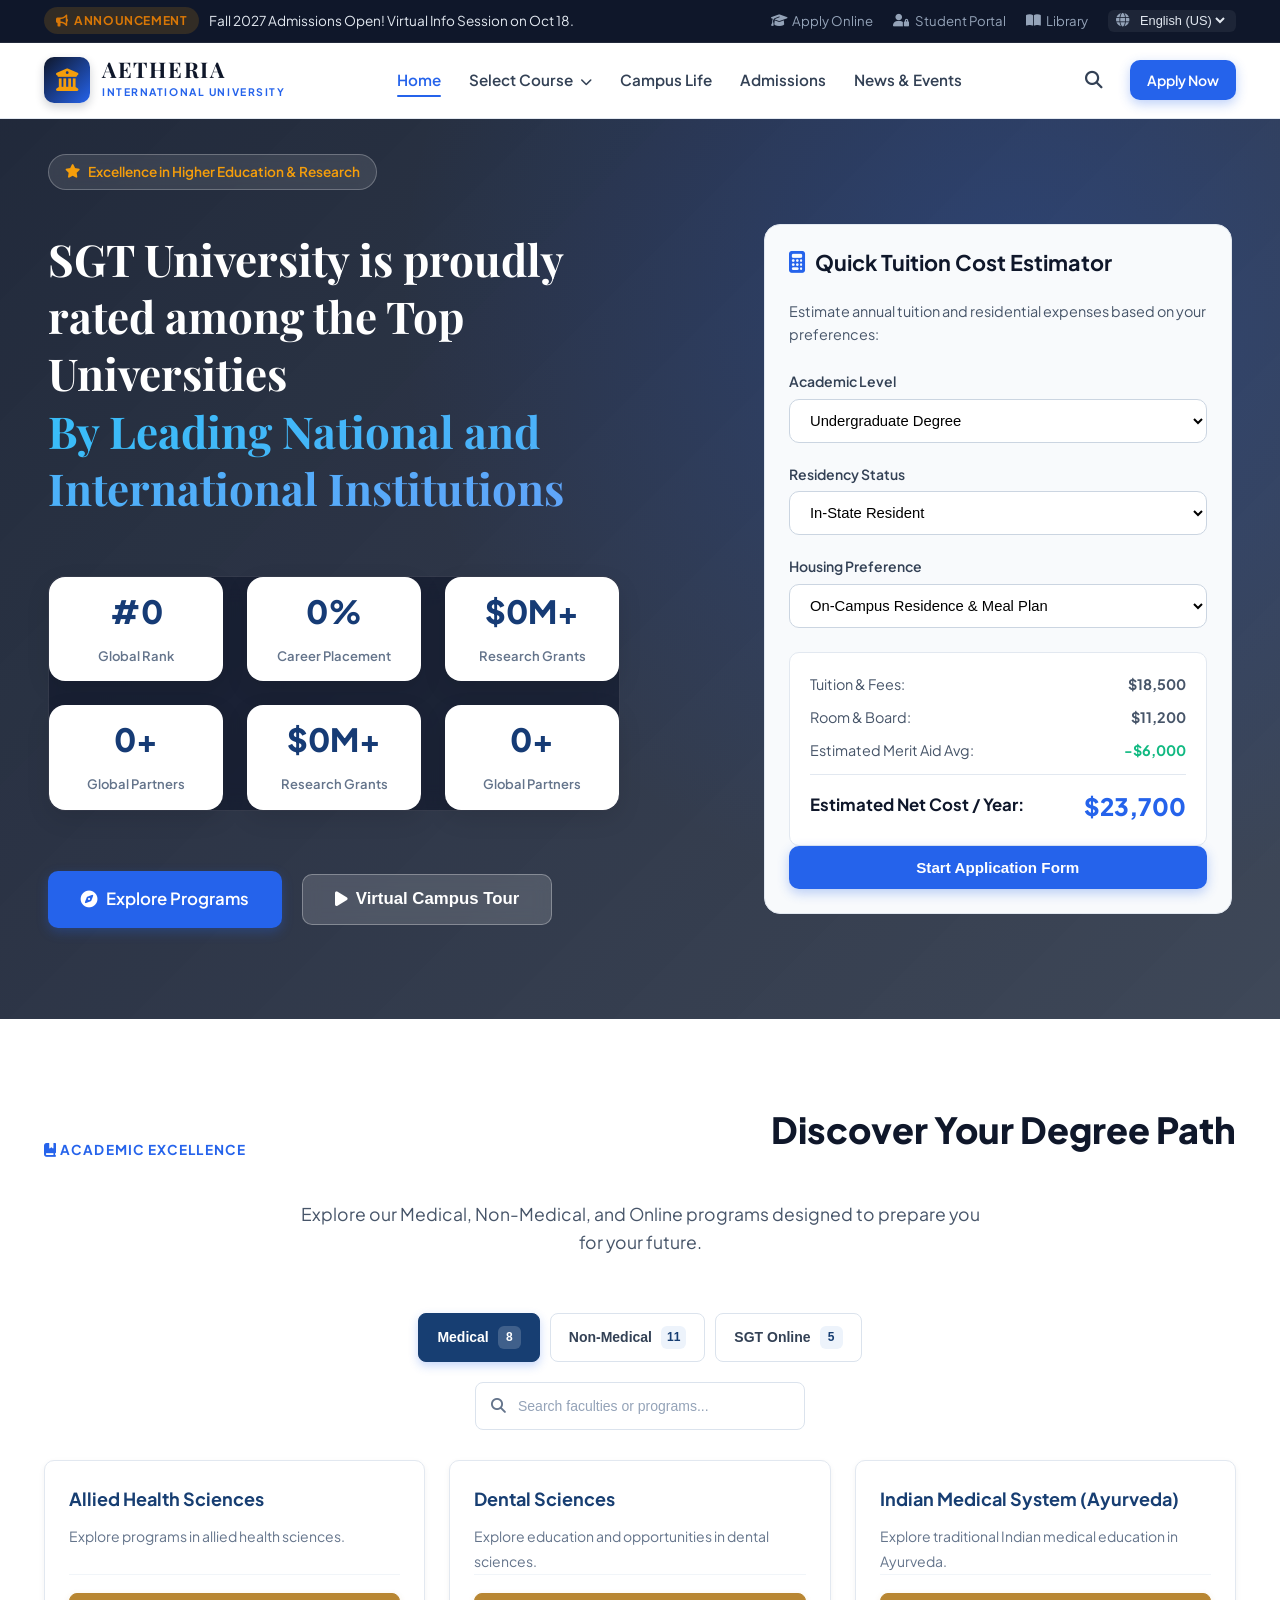
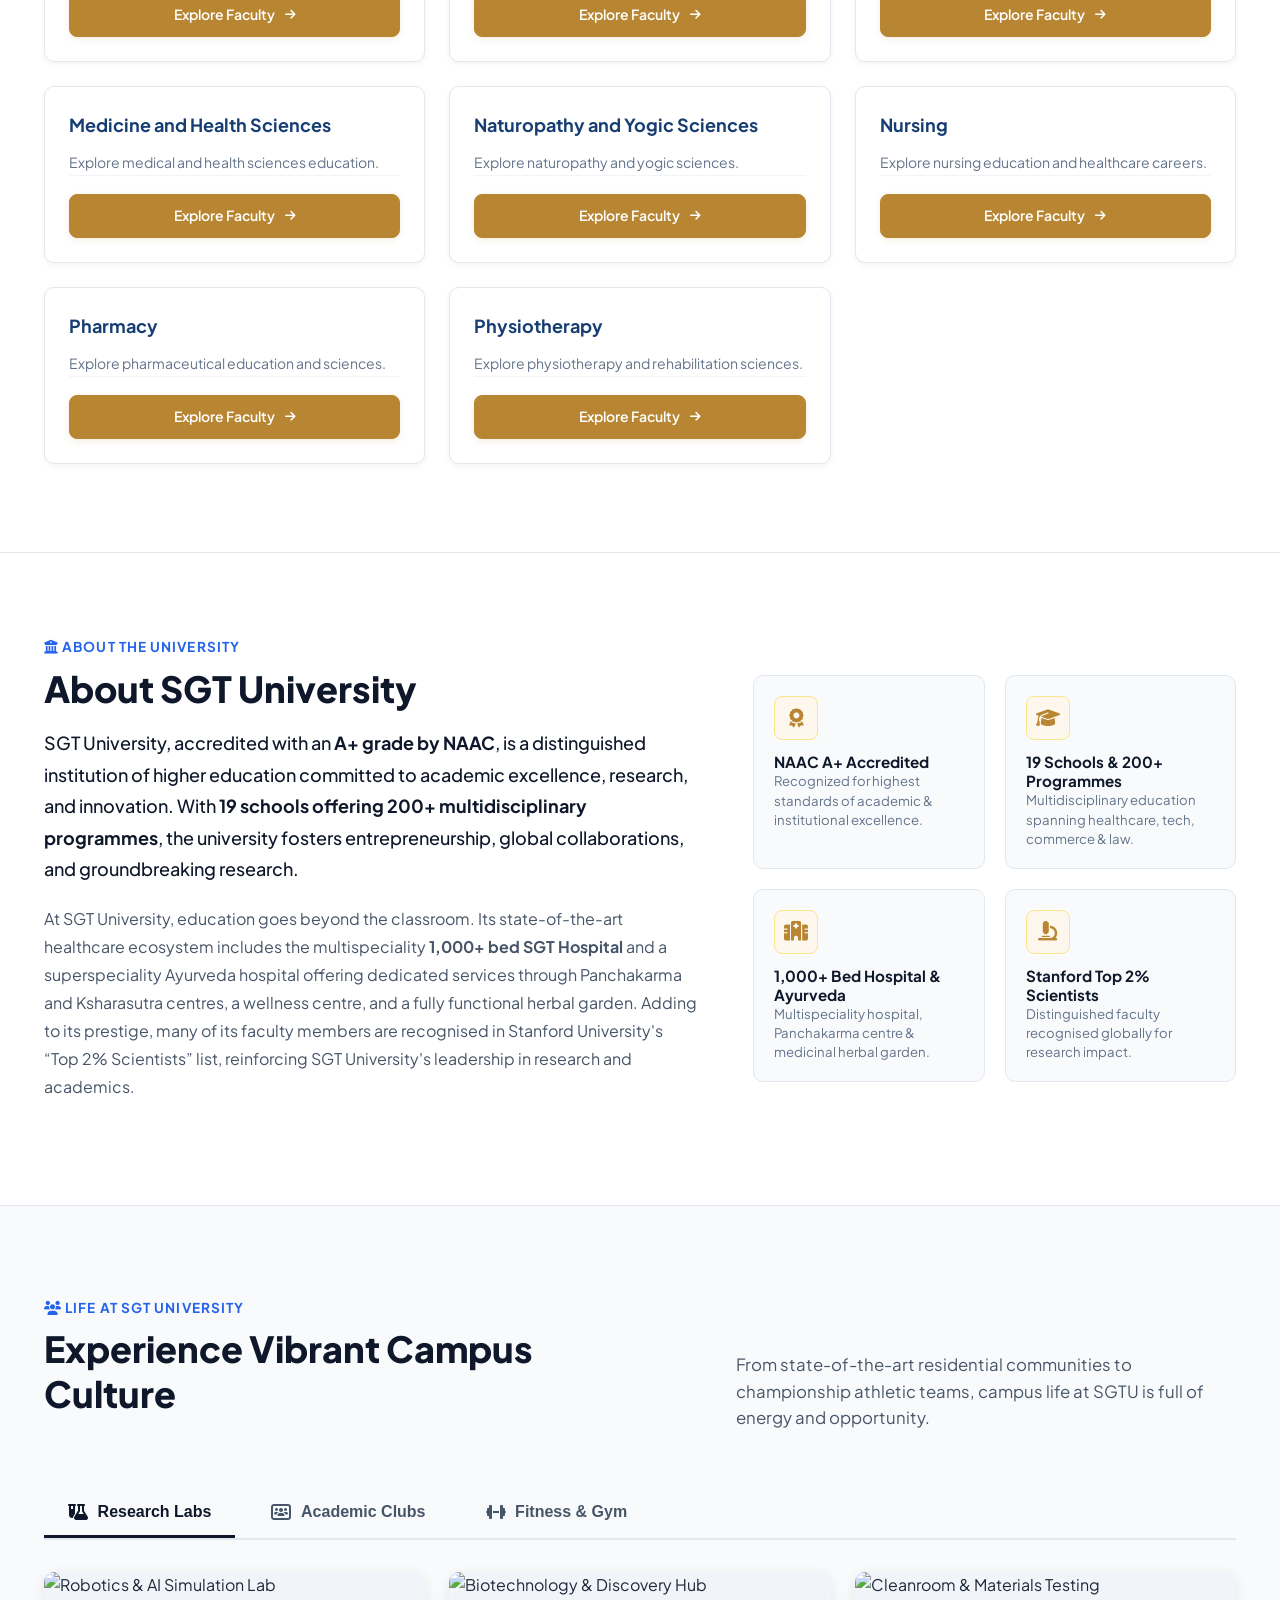
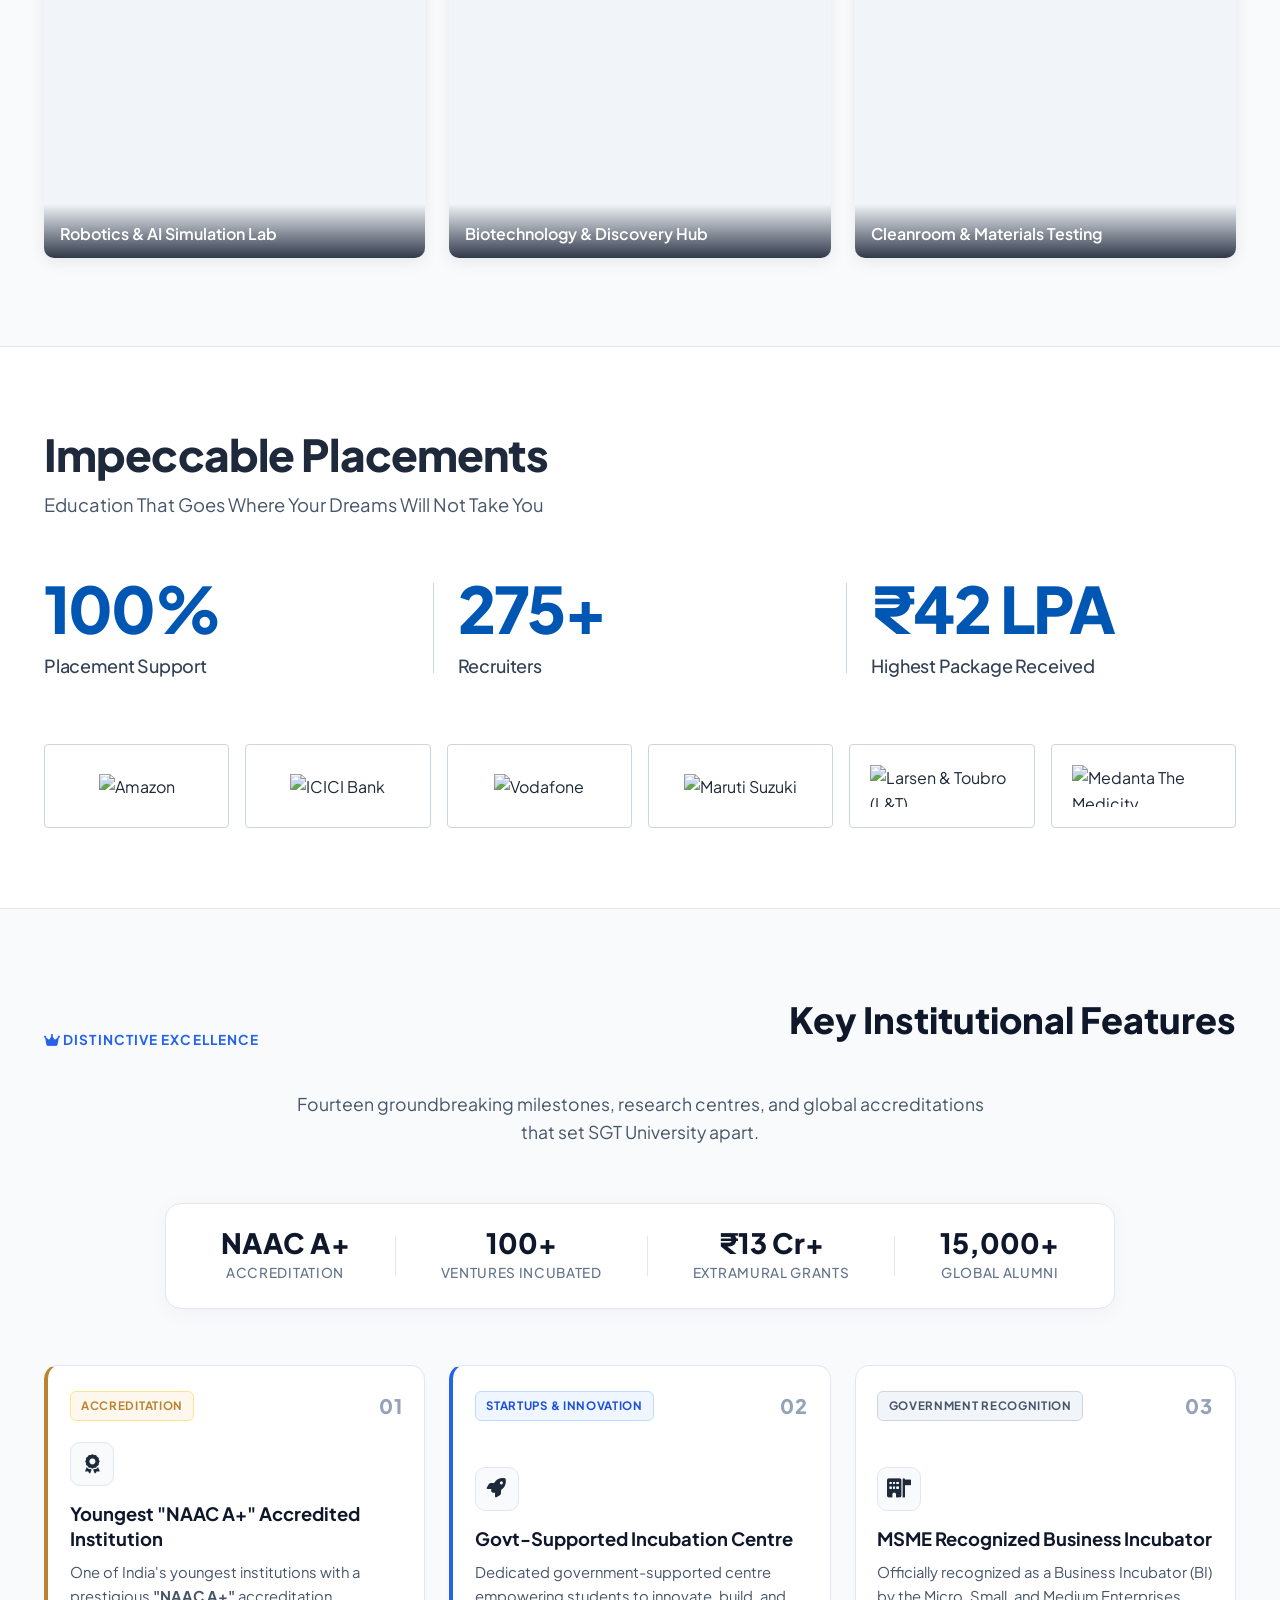
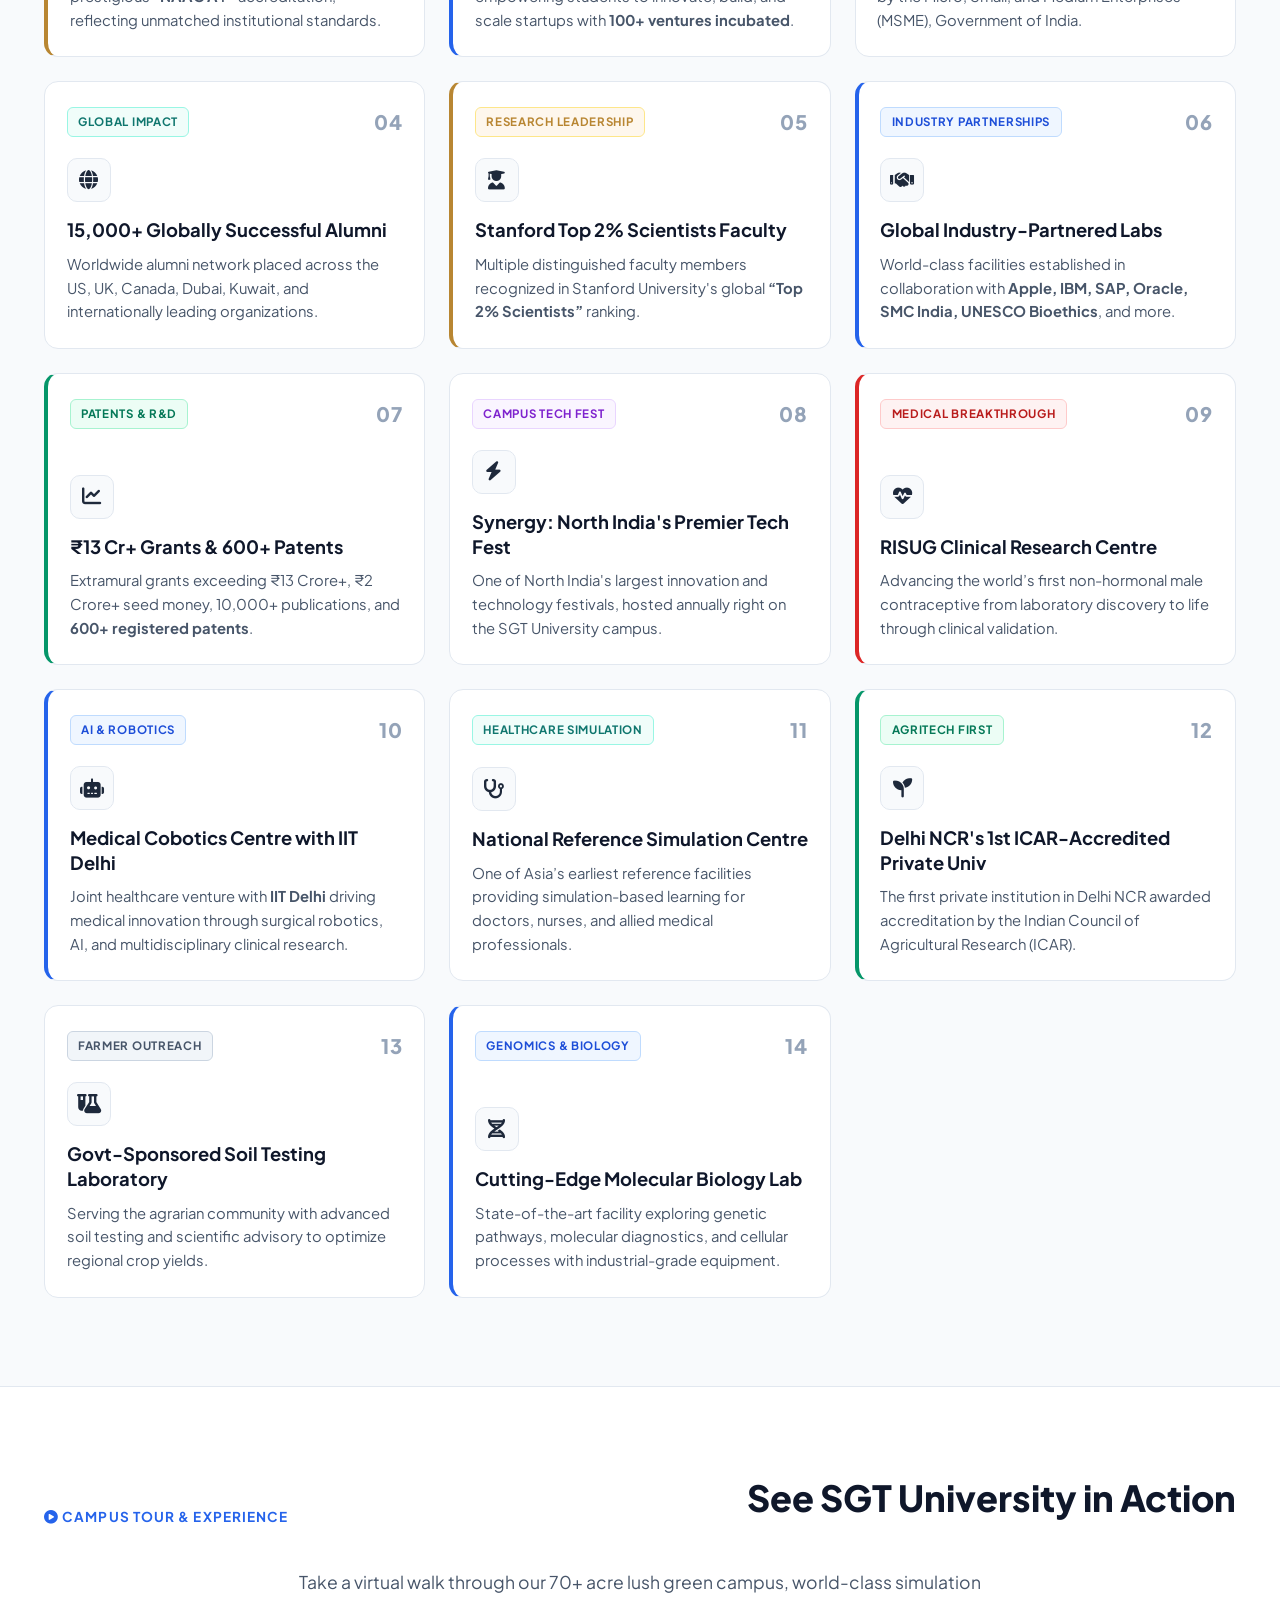
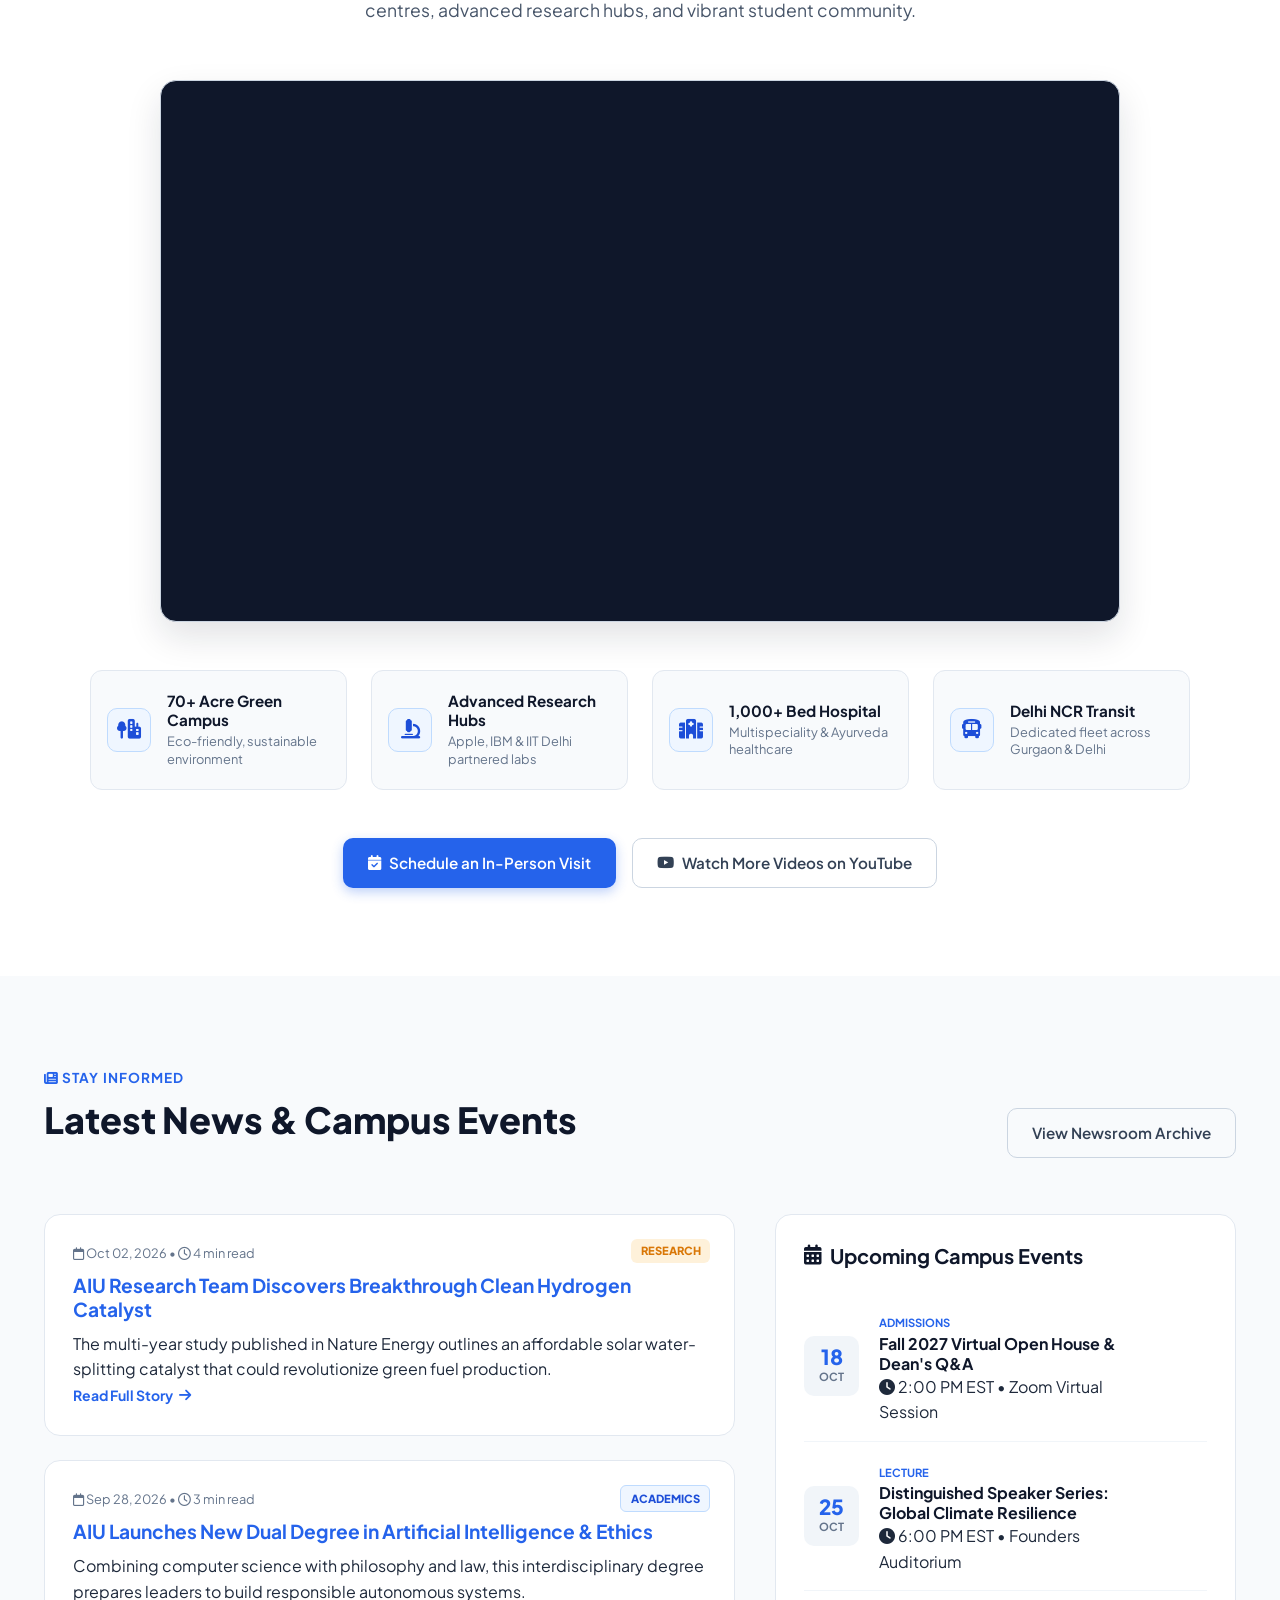
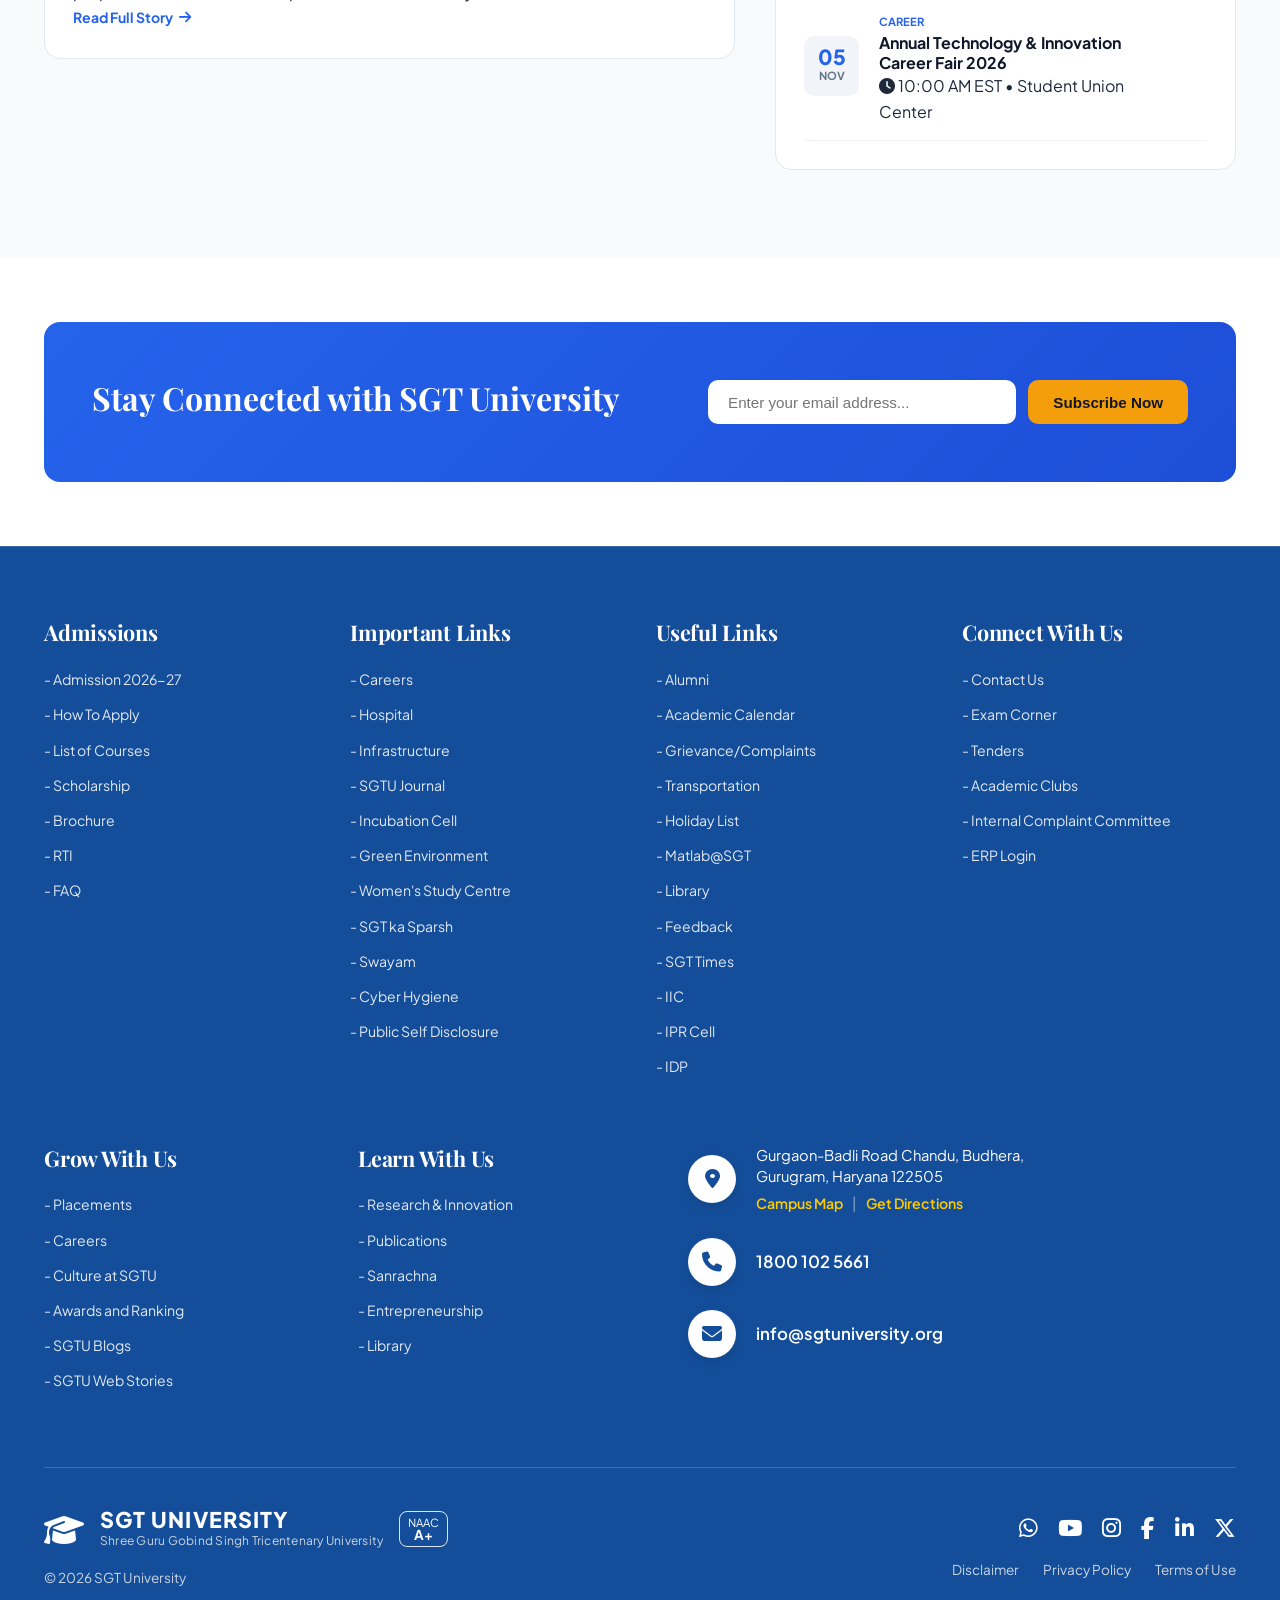
==== commit 96008c7c: "update code" ====
--- a/index.html
+++ b/index.html
@@ -1,5 +1,6 @@
 <!DOCTYPE html>
 <html lang="en">
+
 <head>
   <meta charset="UTF-8">
   <meta name="viewport" content="width=device-width, initial-scale=1.0">
@@ -7,10 +8,13 @@
   <!-- Google Fonts & FontAwesome Icons -->
   <link rel="preconnect" href="https://fonts.googleapis.com">
   <link rel="preconnect" href="https://fonts.gstatic.com" crossorigin>
-  <link href="https://fonts.googleapis.com/css2?family=Plus+Jakarta+Sans:wght@300;400;500;600;700;800&family=Playfair+Display:ital,wght@0,600;0,700;1,600&display=swap" rel="stylesheet">
+  <link
+    href="https://fonts.googleapis.com/css2?family=Plus+Jakarta+Sans:wght@300;400;500;600;700;800&family=Playfair+Display:ital,wght@0,600;0,700;1,600&display=swap"
+    rel="stylesheet">
   <link rel="stylesheet" href="https://cdnjs.cloudflare.com/ajax/libs/font-awesome/6.4.0/css/all.min.css">
   <link rel="stylesheet" href="css/style.css">
 </head>
+
 <body>
 
   <!-- Top Notification & Utility Bar -->
@@ -55,7 +59,7 @@
           <li class="nav-item"><a href="#hero" class="nav-link active">Home</a></li>
           <li class="nav-item dropdown">
             <a href="#faculties" class="nav-link dropdown-toggle" id="faculties-dropdown-toggle">
-              Faculties <i class="fa-solid fa-chevron-down nav-arrow"></i>
+              Select Course <i class="fa-solid fa-chevron-down nav-arrow"></i>
             </a>
             <div class="dropdown-menu megamenu" id="faculties-megamenu">
               <div class="megamenu-header">
@@ -66,47 +70,63 @@
                 <div class="megamenu-col">
                   <h5 class="megamenu-title"><i class="fa-solid fa-laptop-code"></i> Technology & Engineering</h5>
                   <ul>
-                    <li><a href="#academics" class="faculty-link"><i class="fa-solid fa-brain"></i> Computer Science & AI</a></li>
-                    <li><a href="#academics" class="faculty-link"><i class="fa-solid fa-gear"></i> Engineering & Technology</a></li>
-                    <li><a href="#academics" class="faculty-link"><i class="fa-solid fa-shield-halved"></i> Cybersecurity & Cyber Defense</a></li>
-                    <li><a href="#academics" class="faculty-link"><i class="fa-solid fa-atom"></i> Applied Physics & Astronomy</a></li>
-                    <li><a href="#academics" class="faculty-link"><i class="fa-solid fa-square-root-variable"></i> Natural Sciences & Mathematics</a></li>
-                    <li><a href="#academics" class="faculty-link"><i class="fa-solid fa-seedling"></i> Environmental Studies & Sustainability</a></li>
+                    <li><a href="#academics" class="faculty-link"><i class="fa-solid fa-brain"></i> Computer Science &
+                        AI</a></li>
+                    <li><a href="#academics" class="faculty-link"><i class="fa-solid fa-gear"></i> Engineering &
+                        Technology</a></li>
+                    <li><a href="#academics" class="faculty-link"><i class="fa-solid fa-shield-halved"></i>
+                        Cybersecurity & Cyber Defense</a></li>
+                    <li><a href="#academics" class="faculty-link"><i class="fa-solid fa-atom"></i> Applied Physics &
+                        Astronomy</a></li>
+                    <li><a href="#academics" class="faculty-link"><i class="fa-solid fa-square-root-variable"></i>
+                        Natural Sciences & Mathematics</a></li>
+                    <li><a href="#academics" class="faculty-link"><i class="fa-solid fa-seedling"></i> Environmental
+                        Studies & Sustainability</a></li>
                   </ul>
                 </div>
                 <!-- Column 2: Health & Life Sciences -->
                 <div class="megamenu-col">
                   <h5 class="megamenu-title"><i class="fa-solid fa-heart-pulse"></i> Health & Life Sciences</h5>
                   <ul>
-                    <li><a href="#academics" class="faculty-link"><i class="fa-solid fa-dna"></i> Biomedical Sciences & Medicine</a></li>
-                    <li><a href="#academics" class="faculty-link"><i class="fa-solid fa-pills"></i> Pharmacy & Pharmaceutical Sciences</a></li>
-                    <li><a href="#academics" class="faculty-link"><i class="fa-solid fa-head-side-virus"></i> Psychology & Brain Sciences</a></li>
-                    <li><a href="#academics" class="faculty-link"><i class="fa-solid fa-wheat-awn"></i> Agriculture & Life Sciences</a></li>
+                    <li><a href="#academics" class="faculty-link"><i class="fa-solid fa-dna"></i> Biomedical Sciences &
+                        Medicine</a></li>
+                    <li><a href="#academics" class="faculty-link"><i class="fa-solid fa-pills"></i> Pharmacy &
+                        Pharmaceutical Sciences</a></li>
+                    <li><a href="#academics" class="faculty-link"><i class="fa-solid fa-head-side-virus"></i> Psychology
+                        & Brain Sciences</a></li>
+                    <li><a href="#academics" class="faculty-link"><i class="fa-solid fa-wheat-awn"></i> Agriculture &
+                        Life Sciences</a></li>
                   </ul>
                   <h5 class="megamenu-title mt-3"><i class="fa-solid fa-scale-balanced"></i> Law & Management</h5>
                   <ul>
-                    <li><a href="#academics" class="faculty-link"><i class="fa-solid fa-briefcase"></i> Business Administration & Management</a></li>
-                    <li><a href="#academics" class="faculty-link"><i class="fa-solid fa-gavel"></i> Law & Legal Studies</a></li>
+                    <li><a href="#academics" class="faculty-link"><i class="fa-solid fa-briefcase"></i> Business
+                        Administration & Management</a></li>
+                    <li><a href="#academics" class="faculty-link"><i class="fa-solid fa-gavel"></i> Law & Legal
+                        Studies</a></li>
                   </ul>
                 </div>
                 <!-- Column 3: Humanities, Arts & Policy -->
                 <div class="megamenu-col">
                   <h5 class="megamenu-title"><i class="fa-solid fa-landmark"></i> Arts, Humanities & Policy</h5>
                   <ul>
-                    <li><a href="#academics" class="faculty-link"><i class="fa-solid fa-chart-line"></i> Economics & Public Policy</a></li>
-                    <li><a href="#academics" class="faculty-link"><i class="fa-solid fa-book"></i> Humanities & Social Sciences</a></li>
-                    <li><a href="#academics" class="faculty-link"><i class="fa-solid fa-palette"></i> Arts, Design & Architecture</a></li>
-                    <li><a href="#academics" class="faculty-link"><i class="fa-solid fa-tower-cell"></i> Media, Journalism & Communications</a></li>
-                    <li><a href="#academics" class="faculty-link"><i class="fa-solid fa-chalkboard-user"></i> Education & Pedagogy</a></li>
-                    <li><a href="#academics" class="faculty-link"><i class="fa-solid fa-music"></i> Music & Performing Arts</a></li>
+                    <li><a href="#academics" class="faculty-link"><i class="fa-solid fa-chart-line"></i> Economics &
+                        Public Policy</a></li>
+                    <li><a href="#academics" class="faculty-link"><i class="fa-solid fa-book"></i> Humanities & Social
+                        Sciences</a></li>
+                    <li><a href="#academics" class="faculty-link"><i class="fa-solid fa-palette"></i> Arts, Design &
+                        Architecture</a></li>
+                    <li><a href="#academics" class="faculty-link"><i class="fa-solid fa-tower-cell"></i> Media,
+                        Journalism & Communications</a></li>
+                    <li><a href="#academics" class="faculty-link"><i class="fa-solid fa-chalkboard-user"></i> Education
+                        & Pedagogy</a></li>
+                    <li><a href="#academics" class="faculty-link"><i class="fa-solid fa-music"></i> Music & Performing
+                        Arts</a></li>
                   </ul>
                 </div>
               </div>
             </div>
           </li>
-          <li class="nav-item"><a href="#academics" class="nav-link">Academics</a></li>
           <li class="nav-item"><a href="#campus-life" class="nav-link">Campus Life</a></li>
-          <li class="nav-item"><a href="#research" class="nav-link">Research</a></li>
           <li class="nav-item"><a href="#admissions" class="nav-link">Admissions</a></li>
           <li class="nav-item"><a href="#news-events" class="nav-link">News & Events</a></li>
         </ul>
@@ -125,296 +145,78 @@
   </header>
 
   <!-- Hero Section -->
+
   <section class="hero-section" id="hero">
     <div class="hero-overlay"></div>
+
     <div class="container hero-container">
+
+      <!-- LEFT SECTION: AS IS -->
       <div class="hero-content">
+
         <div class="hero-badge">
-          <i class="fa-solid fa-star"></i> Excellence in Higher Education & Research
-        </div>
-        <h1 class="hero-title">Empowering Minds.<br><span class="highlight-text">Shaping Tomorrow.</span></h1>
-        <p class="hero-description">
-          Welcome to Aetheria International University—a world-class hub of innovation, vibrant campus life, and pioneering research empowering the next generation of global leaders.
-        </p>
-
-        <div class="hero-actions">
-          <a href="#academics" class="btn btn-primary btn-lg">
-            <i class="fa-solid fa-compass"></i> Explore Programs
-          </a>
-          <button class="btn btn-secondary btn-lg" id="tour-btn">
-            <i class="fa-solid fa-play"></i> Virtual Campus Tour
-          </button>
-        </div>
+          <i class="fa-solid fa-star"></i>
+          Excellence in Higher Education & Research
+        </div>
+
+        <h1 class="hero-title">
+          SGT University is proudly rated among the Top Universities
+          <br>
+          <span class="highlight-text">
+            By Leading National and International Institutions
+          </span>
+        </h1>
 
         <div class="hero-stats-row">
+
           <div class="hero-stat-card">
             <span class="stat-number" data-target="12">#0</span>
             <span class="stat-label">Global Rank</span>
           </div>
+
           <div class="hero-stat-card">
             <span class="stat-number" data-target="98">0%</span>
             <span class="stat-label">Career Placement</span>
           </div>
+
           <div class="hero-stat-card">
             <span class="stat-number" data-target="480">$0M+</span>
             <span class="stat-label">Research Grants</span>
           </div>
+
           <div class="hero-stat-card">
             <span class="stat-number" data-target="150">0+</span>
             <span class="stat-label">Global Partners</span>
           </div>
-        </div>
-      </div>
-    </div>
-  </section>
-
-  <!-- Quick Ticker -->
-  <div class="ticker-bar">
-    <div class="ticker-wrapper">
-      <span class="ticker-label"><i class="fa-solid fa-bolt"></i> HIGHLIGHTS:</span>
-      <div class="ticker-content" id="ticker-content">
-        <span><i class="fa-solid fa-award"></i> AIU Ranked Top 15 Public Universities Worldwide</span>
-        <span><i class="fa-solid fa-microscope"></i> $50M Quantum Computing Lab Opened at Science Complex</span>
-        <span><i class="fa-solid fa-calendar-check"></i> Fall 2027 Priority Application Deadline: Dec 1, 2026</span>
-        <span><i class="fa-solid fa-earth-americas"></i> 3,500+ International Students Representing 110 Countries</span>
-      </div>
-    </div>
-  </div>
-
-  <!-- Academics / Programs Explorer Section -->
-  <section class="section academics-section" id="academics">
-    <div class="container">
-      <div class="section-header text-center">
-        <span class="section-subtitle"><i class="fa-solid fa-book-bookmark"></i> ACADEMIC EXCELLENCE</span>
-        <h2 class="section-title">Discover Your Degree Path</h2>
-        <p class="section-description">
-          Choose from over 120 undergraduate, graduate, and doctoral degree programs designed to spark innovation and industry readiness.
-        </p>
-      </div>
-
-      <!-- Filter and Search Controls -->
-      <div class="program-controls">
-        <div class="program-filter-tabs">
-          <button class="filter-btn active" data-filter="all">All Programs</button>
-          <button class="filter-btn" data-filter="undergraduate">Undergraduate</button>
-          <button class="filter-btn" data-filter="postgraduate">Graduate & Master</button>
-          <button class="filter-btn" data-filter="doctoral">Ph.D. & Doctoral</button>
-          <button class="filter-btn" data-filter="executive">Executive & Online</button>
-        </div>
-
-        <div class="program-search-box">
-          <i class="fa-solid fa-search"></i>
-          <input type="text" id="program-search-input" placeholder="Search degrees (e.g. Computer Science, Medicine, Business)...">
-        </div>
-      </div>
-
-      <!-- Program Cards Grid -->
-      <div class="programs-grid" id="programs-grid">
-        <!-- JS dynamically populates programs -->
-      </div>
-    </div>
-  </section>
-
-  <!-- Campus Life Showcase Section -->
-  <section class="section campus-life-section" id="campus-life">
-    <div class="container">
-      <div class="section-header">
-        <div class="section-header-left">
-          <span class="section-subtitle"><i class="fa-solid fa-users"></i> LIFE AT AETHERIA</span>
-          <h2 class="section-title">Experience Vibrant Campus Culture</h2>
-        </div>
-        <p class="section-header-right">
-          From state-of-the-art residential communities to championship athletic teams and 200+ student organizations, campus life at AIU is full of energy and opportunity.
-        </p>
-      </div>
-
-      <!-- Interactive Tabs -->
-      <div class="tabs-container">
-        <div class="tabs-header">
-          <button class="tab-btn active" data-tab="housing">
-            <i class="fa-solid fa-hotel"></i> Housing & Dining
+
+          <div class="hero-stat-card">
+            <span class="stat-number" data-target="480">$0M+</span>
+            <span class="stat-label">Research Grants</span>
+          </div>
+
+          <div class="hero-stat-card">
+            <span class="stat-number" data-target="150">0+</span>
+            <span class="stat-label">Global Partners</span>
+          </div>
+
+        </div>
+
+        <div class="hero-actions">
+          <a href="#academics" class="btn btn-primary btn-lg">
+            <i class="fa-solid fa-compass"></i>
+            Explore Programs
+          </a>
+
+          <button class="btn btn-secondary btn-lg" id="tour-btn">
+            <i class="fa-solid fa-play"></i>
+            Virtual Campus Tour
           </button>
-          <button class="tab-btn" data-tab="labs">
-            <i class="fa-solid fa-flask-vial"></i> Research & Labs
-          </button>
-          <button class="tab-btn" data-tab="athletics">
-            <i class="fa-solid fa-trophy"></i> Athletics & Fitness
-          </button>
-          <button class="tab-btn" data-tab="culture">
-            <i class="fa-solid fa-masks-theater"></i> Arts & Culture
-          </button>
-        </div>
-
-        <div class="tabs-content">
-          <!-- Housing Tab -->
-          <div class="tab-pane active" id="tab-housing">
-            <div class="tab-grid">
-              <div class="tab-info">
-                <h3>Modern Residence Halls & Culinary Excellence</h3>
-                <p>Enjoy comfortable, high-tech living quarters equipped with high-speed fiber internet, study lounges, eco-friendly amenities, and 24/7 campus security.</p>
-                <ul class="feature-list">
-                  <li><i class="fa-solid fa-circle-check"></i> 14 Distinct Residence Halls with suite and apartment styles</li>
-                  <li><i class="fa-solid fa-circle-check"></i> 8 Dining Halls with organic, vegan, and global cuisines</li>
-                  <li><i class="fa-solid fa-circle-check"></i> Free campus shuttle system running every 10 minutes</li>
-                </ul>
-                <button class="btn btn-outline" id="housing-modal-btn">Explore Housing Guide</button>
-              </div>
-              <div class="tab-visual">
-                <div class="visual-card">
-                  <div class="visual-icon"><i class="fa-solid fa-building-user"></i></div>
-                  <div class="visual-caption">
-                    <h4>Aetheria Quadrangle Hall</h4>
-                    <p>Award-winning sustainable residential complex opened in 2025.</p>
-                  </div>
-                </div>
-              </div>
-            </div>
-          </div>
-
-          <!-- Labs Tab -->
-          <div class="tab-pane" id="tab-labs">
-            <div class="tab-grid">
-              <div class="tab-info">
-                <h3>Cutting-Edge Research & Innovation Facilities</h3>
-                <p>Access world-class supercomputing suites, cleanrooms, robotics testing arenas, and biotechnology incubators powered by industrial partnerships.</p>
-                <ul class="feature-list">
-                  <li><i class="fa-solid fa-circle-check"></i> Advanced Neural & AI Simulation Lab</li>
-                  <li><i class="fa-solid fa-circle-check"></i> Clean Energy & Photovoltaics Testbed</li>
-                  <li><i class="fa-solid fa-circle-check"></i> Genomic Sequencing & Bio-Discovery Hub</li>
-                </ul>
-                <button class="btn btn-outline">View Research Centers</button>
-              </div>
-              <div class="tab-visual">
-                <div class="visual-card">
-                  <div class="visual-icon"><i class="fa-solid fa-atom"></i></div>
-                  <div class="visual-caption">
-                    <h4>Quantum Photonics Center</h4>
-                    <p>Conducting breakthrough experiments in optical computing.</p>
-                  </div>
-                </div>
-              </div>
-            </div>
-          </div>
-
-          <!-- Athletics Tab -->
-          <div class="tab-pane" id="tab-athletics">
-            <div class="tab-grid">
-              <div class="tab-info">
-                <h3>Championship Athletics & Intramural Sports</h3>
-                <p>Home of the Aetheria Falcons! Compete in Division I varsity teams or participate in 30+ intramural sports clubs and fitness centers.</p>
-                <ul class="feature-list">
-                  <li><i class="fa-solid fa-circle-check"></i> 45,000-seat Stadium & Olympic Swimming Complex</li>
-                  <li><i class="fa-solid fa-circle-check"></i> 24/7 Fitness center with personal training & yoga studios</li>
-                  <li><i class="fa-solid fa-circle-check"></i> Esports Arena with tournament-grade gaming setups</li>
-                </ul>
-                <button class="btn btn-outline">Falcons Sports Hub</button>
-              </div>
-              <div class="tab-visual">
-                <div class="visual-card">
-                  <div class="visual-icon"><i class="fa-solid fa-person-running"></i></div>
-                  <div class="visual-caption">
-                    <h4>Falcons Athletic Complex</h4>
-                    <p>Host of national university championships and athletic games.</p>
-                  </div>
-                </div>
-              </div>
-            </div>
-          </div>
-
-          <!-- Culture Tab -->
-          <div class="tab-pane" id="tab-culture">
-            <div class="tab-grid">
-              <div class="tab-info">
-                <h3>Vibrant Arts, Music & Cultural Life</h3>
-                <p>Immerse yourself in theatrical performances, art exhibitions, global cultural galas, and live orchestral concerts held on campus year-round.</p>
-                <ul class="feature-list">
-                  <li><i class="fa-solid fa-circle-check"></i> 1,200-seat Performing Arts Center & Concert Hall</li>
-                  <li><i class="fa-solid fa-circle-check"></i> Contemporary Art Museum & Student Sculpture Garden</li>
-                  <li><i class="fa-solid fa-circle-check"></i> Annual International Culture Festival & Film Gala</li>
-                </ul>
-                <button class="btn btn-outline">Campus Arts Calendar</button>
-              </div>
-              <div class="tab-visual">
-                <div class="visual-card">
-                  <div class="visual-icon"><i class="fa-solid fa-palette"></i></div>
-                  <div class="visual-caption">
-                    <h4>Aetheria Arts Center</h4>
-                    <p>Promoting creative expression across all artistic disciplines.</p>
-                  </div>
-                </div>
-              </div>
-            </div>
-          </div>
-
-        </div>
-      </div>
-    </div>
-  </section>
-
-  <!-- Research Spotlight Banner -->
-  <section class="research-banner-section" id="research">
-    <div class="container">
-      <div class="research-banner">
-        <div class="research-content">
-          <span class="badge badge-primary"><i class="fa-solid fa-lightbulb"></i> PIONEERING INNOVATION</span>
-          <h2>Pushing Boundaries in Renewable Energy & Artificial Intelligence</h2>
-          <p>AIU researchers were awarded 18 global patents this past year. Our multi-disciplinary teams are tackling climate resilience, quantum cryptography, and gene-editing therapeutics.</p>
-          <div class="research-actions">
-            <a href="#" class="btn btn-amber">Read Research Annual Report</a>
-            <a href="#" class="btn btn-ghost">Partner With Our Labs</a>
-          </div>
-        </div>
-      </div>
-    </div>
-  </section>
-
-  <!-- Admissions & Interactive Tuition Estimator Section -->
-  <section class="section admissions-section" id="admissions">
-    <div class="container">
-      <div class="section-header text-center">
-        <span class="section-subtitle"><i class="fa-solid fa-user-plus"></i> JOIN OUR COMMUNITY</span>
-        <h2 class="section-title">Admissions & Financial Aid</h2>
-        <p class="section-description">We are committed to making higher education accessible. Over 80% of AIU undergraduates receive financial aid, grants, or merit scholarships.</p>
-      </div>
-
-      <div class="admissions-grid">
-        <!-- Application Steps -->
-        <div class="admissions-steps">
-          <h3 class="box-title"><i class="fa-solid fa-route"></i> Your 4-Step Application Path</h3>
-          <div class="step-card">
-            <div class="step-number">1</div>
-            <div class="step-details">
-              <h4>Choose Your Program</h4>
-              <p>Explore our degree offerings and check specific prerequisite requirements.</p>
-            </div>
-          </div>
-
-          <div class="step-card">
-            <div class="step-number">2</div>
-            <div class="step-details">
-              <h4>Prepare Documents</h4>
-              <p>Gather official transcripts, letters of recommendation, and personal statement.</p>
-            </div>
-          </div>
-
-          <div class="step-card">
-            <div class="step-number">3</div>
-            <div class="step-details">
-              <h4>Apply for Financial Aid & Merit Grants</h4>
-              <p>Submit FAFSA/CSS Profile or international scholarship application by Nov 15.</p>
-            </div>
-          </div>
-
-          <div class="step-card">
-            <div class="step-number">4</div>
-            <div class="step-details">
-              <h4>Submit Application Portal</h4>
-              <p>Complete your application online via Common App or AIU Direct Portal.</p>
-            </div>
-          </div>
-        </div>
-
-        <!-- Tuition Estimator Widget -->
+        </div>
+
+      </div>
+
+      <!-- RIGHT SECTION: FROM -->
+      <div class="hero-stats-section">
         <div class="calculator-card">
           <h3 class="box-title"><i class="fa-solid fa-calculator"></i> Quick Tuition Cost Estimator</h3>
           <p class="calc-subtitle">Estimate annual tuition and residential expenses based on your preferences:</p>
@@ -472,9 +274,634 @@
             </button>
           </form>
         </div>
-      </div>
+
+      </div>
+
     </div>
   </section>
+
+
+  <!-- Academics / Programs Explorer Section -->
+
+  <section class="section academics-section" id="academics">
+    <div class="container">
+
+      <div class="section-header text-center">
+        <span class="section-subtitle">
+          <i class="fa-solid fa-book-bookmark"></i>
+          ACADEMIC EXCELLENCE
+        </span>
+
+        <h2 class="section-title">Discover Your Degree Path</h2>
+
+        <p class="section-description">
+          Explore our Medical, Non-Medical, and Online programs
+          designed to prepare you for your future.
+        </p>
+      </div>
+
+      <!-- Category Filters -->
+      <div class="program-controls">
+        <div class="program-filter-tabs">
+          <button class="filter-btn active" data-filter="medical">
+            Medical <span class="filter-count">0</span>
+          </button>
+
+          <button class="filter-btn" data-filter="non-medical">
+            Non-Medical <span class="filter-count">0</span>
+          </button>
+
+          <button class="filter-btn" data-filter="online">
+            SGT Online <span class="filter-count">0</span>
+          </button>
+        </div>
+
+        <!-- Search -->
+        <div class="program-search">
+          <i class="fa-solid fa-magnifying-glass"></i>
+          <input type="search" id="program-search-input" placeholder="Search faculties or programs..."
+            aria-label="Search faculties or programs">
+        </div>
+      </div>
+
+      <!-- Programs Grid -->
+      <div class="programs-grid" id="programs-grid"></div>
+
+      <!-- Empty State -->
+      <p id="program-empty" class="program-empty" hidden>
+        No faculties or programs found. Try another search.
+      </p>
+    </div> <!-- Closing container div -->
+  </section>
+
+
+  <!-- About SGT University Section -->
+  <section class="section about-sgt-section" id="about-sgt">
+    <div class="container">
+      <div class="about-sgt-layout">
+        <div class="about-sgt-content">
+          <span class="section-subtitle">
+            <i class="fa-solid fa-building-columns"></i>
+            ABOUT THE UNIVERSITY
+          </span>
+          <h2 class="section-title">About SGT University</h2>
+          <p class="about-lead">
+            SGT University, accredited with an <strong>A+ grade by NAAC</strong>, is a distinguished institution of higher education committed to academic excellence, research, and innovation. With <strong>19 schools offering 200+ multidisciplinary programmes</strong>, the university fosters entrepreneurship, global collaborations, and groundbreaking research.
+          </p>
+          <p class="about-text">
+            At SGT University, education goes beyond the classroom. Its state-of-the-art healthcare ecosystem includes the multispeciality <strong>1,000+ bed SGT Hospital</strong> and a superspeciality Ayurveda hospital offering dedicated services through Panchakarma and Ksharasutra centres, a wellness centre, and a fully functional herbal garden. Adding to its prestige, many of its faculty members are recognised in Stanford University's “Top 2% Scientists” list, reinforcing SGT University's leadership in research and academics.
+          </p>
+        </div>
+
+        <div class="about-sgt-highlights">
+          <div class="about-highlight-card">
+            <div class="highlight-icon">
+              <i class="fa-solid fa-award"></i>
+            </div>
+            <div class="highlight-info">
+              <h3>NAAC A+ Accredited</h3>
+              <p>Recognized for highest standards of academic &amp; institutional excellence.</p>
+            </div>
+          </div>
+
+          <div class="about-highlight-card">
+            <div class="highlight-icon">
+              <i class="fa-solid fa-graduation-cap"></i>
+            </div>
+            <div class="highlight-info">
+              <h3>19 Schools &amp; 200+ Programmes</h3>
+              <p>Multidisciplinary education spanning healthcare, tech, commerce &amp; law.</p>
+            </div>
+          </div>
+
+          <div class="about-highlight-card">
+            <div class="highlight-icon">
+              <i class="fa-solid fa-hospital"></i>
+            </div>
+            <div class="highlight-info">
+              <h3>1,000+ Bed Hospital &amp; Ayurveda</h3>
+              <p>Multispeciality hospital, Panchakarma centre &amp; medicinal herbal garden.</p>
+            </div>
+          </div>
+
+          <div class="about-highlight-card">
+            <div class="highlight-icon">
+              <i class="fa-solid fa-microscope"></i>
+            </div>
+            <div class="highlight-info">
+              <h3>Stanford Top 2% Scientists</h3>
+              <p>Distinguished faculty recognised globally for research impact.</p>
+            </div>
+          </div>
+        </div>
+      </div>
+    </div>
+  </section>
+
+
+  <!-- Campus Life Showcase Section -->
+  <!-- Campus Life Showcase Section -->
+  <section class="section campus-life-section" id="campus-life">
+    <div class="container">
+      <div class="section-header">
+        <div class="section-header-left">
+          <span class="section-subtitle"><i class="fa-solid fa-users"></i> LIFE AT SGT University</span>
+          <h2 class="section-title">Experience Vibrant Campus Culture</h2>
+        </div>
+        <p class="section-header-right">
+          From state-of-the-art residential communities to championship athletic teams, campus life at SGTU is full of
+          energy and opportunity.
+        </p>
+      </div>
+
+      <!-- Interactive Tabs -->
+      <div class="tabs-container">
+        <div class="tabs-header">
+          <button class="tab-btn active" data-tab="housing">
+            <i class="fa-solid fa-flask-vial"></i> Research Labs
+          </button>
+          <button class="tab-btn" data-tab="labs">
+            <i class="fa-solid fa-users-rectangle"></i> Academic Clubs
+          </button>
+          <button class="tab-btn" data-tab="athletics">
+            <i class="fa-solid fa-dumbbell"></i> Fitness & Gym
+          </button>
+        </div>
+
+        <div class="tabs-content">
+          
+          <!-- Tab 1: Research Labs (3 Images) -->
+          <div class="tab-pane active" id="tab-housing">
+            <div class="tab-images-grid">
+              <div class="tab-image-card">
+                <img src="https://images.unsplash.com/photo-1581091226825-a6a2a5aee158?auto=format&fit=crop&w=800&q=80" alt="Robotics & AI Simulation Lab" loading="lazy">
+                <div class="image-caption">
+                  <h4>Robotics & AI Simulation Lab</h4>
+                </div>
+              </div>
+              <div class="tab-image-card">
+                <img src="https://images.unsplash.com/photo-1582719478250-c89cae4dc85b?auto=format&fit=crop&w=800&q=80" alt="Biotechnology & Discovery Hub" loading="lazy">
+                <div class="image-caption">
+                  <h4>Biotechnology & Discovery Hub</h4>
+                </div>
+              </div>
+              <div class="tab-image-card">
+                <img src="https://images.unsplash.com/photo-1532187863486-abf9dbad1b69?auto=format&fit=crop&w=800&q=80" alt="Cleanroom & Materials Testing" loading="lazy">
+                <div class="image-caption">
+                  <h4>Cleanroom & Materials Testing</h4>
+                </div>
+              </div>
+            </div>
+          </div>
+
+          <!-- Tab 2: Academic Clubs (3 Images) -->
+          <div class="tab-pane" id="tab-labs">
+            <div class="tab-images-grid">
+              <div class="tab-image-card">
+                <img src="https://images.unsplash.com/photo-1531482615713-2afd69097998?auto=format&fit=crop&w=800&q=80" alt="Innovation & Coding Hackathon" loading="lazy">
+                <div class="image-caption">
+                  <h4>Innovation & Hackathon Club</h4>
+                </div>
+              </div>
+              <div class="tab-image-card">
+                <img src="https://images.unsplash.com/photo-1524178232363-1fb2b075b655?auto=format&fit=crop&w=800&q=80" alt="Debate & Leadership Society" loading="lazy">
+                <div class="image-caption">
+                  <h4>Debate & Leadership Society</h4>
+                </div>
+              </div>
+              <div class="tab-image-card">
+                <img src="https://images.unsplash.com/photo-1529156069898-49953e39b3ac?auto=format&fit=crop&w=800&q=80" alt="Cultural & Creative Arts" loading="lazy">
+                <div class="image-caption">
+                  <h4>Cultural & Creative Arts</h4>
+                </div>
+              </div>
+            </div>
+          </div>
+
+          <!-- Tab 3: Fitness & Gym (3 Images) -->
+          <div class="tab-pane" id="tab-athletics">
+            <div class="tab-images-grid">
+              <div class="tab-image-card">
+                <img src="https://images.unsplash.com/photo-1534438327276-14e5300c3a48?auto=format&fit=crop&w=800&q=80" alt="High-Tech Fitness Center" loading="lazy">
+                <div class="image-caption">
+                  <h4>High-Tech Fitness Center</h4>
+                </div>
+              </div>
+              <div class="tab-image-card">
+                <img src="https://images.unsplash.com/photo-1519315901367-f34ff9154487?auto=format&fit=crop&w=800&q=80" alt="Olympic Swimming Complex" loading="lazy">
+                <div class="image-caption">
+                  <h4>Olympic Swimming Complex</h4>
+                </div>
+              </div>
+              <div class="tab-image-card">
+                <img src="https://images.unsplash.com/photo-1574629810360-7efbbe195018?auto=format&fit=crop&w=800&q=80" alt="Indoor Sports Arena" loading="lazy">
+                <div class="image-caption">
+                  <h4>Indoor Sports Arena</h4>
+                </div>
+              </div>
+            </div>
+          </div>
+
+        </div>
+      </div>
+    </div>
+  </section>
+
+
+
+    <!-- ================================================================= -->
+  <!-- START: Impeccable Placements Section                              -->
+  <!-- ================================================================= -->
+  <section class="section placements-section" id="placements">
+    <div class="container">
+      
+      <!-- Section Header -->
+      <div class="placements-header">
+        <h2 class="placements-title">Impeccable Placements</h2>
+        <p class="placements-subtitle">Education That Goes Where Your Dreams Will Not Take You</p>
+      </div>
+
+      <!-- Key Placement Statistics -->
+      <div class="placements-stats-grid">
+        <div class="placement-stat-item">
+          <div class="stat-number-large">100%</div>
+          <div class="stat-label-text">Placement Support</div>
+        </div>
+
+        <div class="placement-stat-divider"></div>
+
+        <div class="placement-stat-item">
+          <div class="stat-number-large">275+</div>
+          <div class="stat-label-text">Recruiters</div>
+        </div>
+
+        <div class="placement-stat-divider"></div>
+
+        <div class="placement-stat-item">
+          <div class="stat-number-large">&#8377;42 LPA</div>
+          <div class="stat-label-text">Highest Package Received</div>
+        </div>
+      </div>
+
+      <!-- Recruiter Logos Grid -->
+      <div class="placements-logos-grid">
+        <div class="recruiter-card">
+          <img src="https://upload.wikimedia.org/wikipedia/commons/a/a9/Amazon_logo.svg" alt="Amazon" class="recruiter-logo">
+        </div>
+
+        <div class="recruiter-card">
+          <img src="https://upload.wikimedia.org/wikipedia/commons/1/12/ICICI_Bank_Logo.svg" alt="ICICI Bank" class="recruiter-logo">
+        </div>
+
+        <div class="recruiter-card">
+          <img src="https://upload.wikimedia.org/wikipedia/commons/4/4b/Vodafone_Logo.svg" alt="Vodafone" class="recruiter-logo">
+        </div>
+
+        <div class="recruiter-card">
+          <img src="https://upload.wikimedia.org/wikipedia/commons/1/1d/Maruti_Suzuki_logo.svg" alt="Maruti Suzuki" class="recruiter-logo">
+        </div>
+
+        <div class="recruiter-card">
+          <img src="https://upload.wikimedia.org/wikipedia/commons/e/eb/Larsen%26Toubro_logo.svg" alt="Larsen & Toubro (L&T)" class="recruiter-logo">
+        </div>
+
+        <div class="recruiter-card">
+          <img src="https://upload.wikimedia.org/wikipedia/commons/thumb/c/cd/Medanta_Logo.png/640px-Medanta_Logo.png" alt="Medanta The Medicity" class="recruiter-logo">
+        </div>
+      </div>
+
+    </div>
+  </section>
+  <!-- ================================================================= -->
+  <!-- END: Impeccable Placements Section                                -->
+  <!-- ================================================================= -->
+
+  <!-- ================================================================= -->
+  <!-- START: Key Features Section (Editorial Numbered Bento Layout)    -->
+  <!-- ================================================================= -->
+  <section class="section key-features-section" id="key-features">
+    <div class="container">
+
+      <!-- Section Header -->
+      <div class="section-header text-center">
+        <span class="section-subtitle">
+          <i class="fa-solid fa-crown"></i>
+          DISTINCTIVE EXCELLENCE
+        </span>
+        <h2 class="section-title">Key Institutional Features</h2>
+        <p class="section-description">
+          Fourteen groundbreaking milestones, research centres, and global accreditations that set SGT University apart.
+        </p>
+      </div>
+
+      <!-- Quick Summary Stat Ribbon -->
+      <div class="features-summary-ribbon">
+        <div class="ribbon-item">
+          <span class="ribbon-val">NAAC A+</span>
+          <span class="ribbon-lbl">Accreditation</span>
+        </div>
+        <div class="ribbon-sep"></div>
+        <div class="ribbon-item">
+          <span class="ribbon-val">100+</span>
+          <span class="ribbon-lbl">Ventures Incubated</span>
+        </div>
+        <div class="ribbon-sep"></div>
+        <div class="ribbon-item">
+          <span class="ribbon-val">&#8377;13 Cr+</span>
+          <span class="ribbon-lbl">Extramural Grants</span>
+        </div>
+        <div class="ribbon-sep"></div>
+        <div class="ribbon-item">
+          <span class="ribbon-val">15,000+</span>
+          <span class="ribbon-lbl">Global Alumni</span>
+        </div>
+      </div>
+
+      <!-- Bento Features Grid -->
+      <div class="features-bento-grid">
+
+        <!-- 01. NAAC A+ -->
+        <div class="bento-feature-card highlight-gold">
+          <div class="bento-card-top">
+            <span class="feature-badge badge-gold">ACCREDITATION</span>
+            <span class="feature-num">01</span>
+          </div>
+          <div class="bento-card-body">
+            <div class="bento-icon"><i class="fa-solid fa-award"></i></div>
+            <h3>Youngest "NAAC A+" Accredited Institution</h3>
+            <p>One of India's youngest institutions with a prestigious <strong>"NAAC A+"</strong> accreditation, reflecting unmatched institutional standards.</p>
+          </div>
+        </div>
+
+        <!-- 02. Incubation Centre -->
+        <div class="bento-feature-card highlight-blue">
+          <div class="bento-card-top">
+            <span class="feature-badge badge-blue">STARTUPS &amp; INNOVATION</span>
+            <span class="feature-num">02</span>
+          </div>
+          <div class="bento-card-body">
+            <div class="bento-icon"><i class="fa-solid fa-rocket"></i></div>
+            <h3>Govt-Supported Incubation Centre</h3>
+            <p>Dedicated government-supported centre empowering students to innovate, build, and scale startups with <strong>100+ ventures incubated</strong>.</p>
+          </div>
+        </div>
+
+        <!-- 03. MSME -->
+        <div class="bento-feature-card">
+          <div class="bento-card-top">
+            <span class="feature-badge badge-slate">GOVERNMENT RECOGNITION</span>
+            <span class="feature-num">03</span>
+          </div>
+          <div class="bento-card-body">
+            <div class="bento-icon"><i class="fa-solid fa-building-flag"></i></div>
+            <h3>MSME Recognized Business Incubator</h3>
+            <p>Officially recognized as a Business Incubator (BI) by the Micro, Small, and Medium Enterprises (MSME), Government of India.</p>
+          </div>
+        </div>
+
+        <!-- 04. Global Alumni -->
+        <div class="bento-feature-card">
+          <div class="bento-card-top">
+            <span class="feature-badge badge-teal">GLOBAL IMPACT</span>
+            <span class="feature-num">04</span>
+          </div>
+          <div class="bento-card-body">
+            <div class="bento-icon"><i class="fa-solid fa-globe"></i></div>
+            <h3>15,000+ Globally Successful Alumni</h3>
+            <p>Worldwide alumni network placed across the US, UK, Canada, Dubai, Kuwait, and internationally leading organizations.</p>
+          </div>
+        </div>
+
+        <!-- 05. Stanford Scientists -->
+        <div class="bento-feature-card highlight-gold">
+          <div class="bento-card-top">
+            <span class="feature-badge badge-gold">RESEARCH LEADERSHIP</span>
+            <span class="feature-num">05</span>
+          </div>
+          <div class="bento-card-body">
+            <div class="bento-icon"><i class="fa-solid fa-user-graduate"></i></div>
+            <h3>Stanford Top 2% Scientists Faculty</h3>
+            <p>Multiple distinguished faculty members recognized in Stanford University's global <strong>“Top 2% Scientists”</strong> ranking.</p>
+          </div>
+        </div>
+
+        <!-- 06. Global Labs -->
+        <div class="bento-feature-card highlight-blue">
+          <div class="bento-card-top">
+            <span class="feature-badge badge-blue">INDUSTRY PARTNERSHIPS</span>
+            <span class="feature-num">06</span>
+          </div>
+          <div class="bento-card-body">
+            <div class="bento-icon"><i class="fa-solid fa-handshake"></i></div>
+            <h3>Global Industry-Partnered Labs</h3>
+            <p>World-class facilities established in collaboration with <strong>Apple, IBM, SAP, Oracle, SMC India, UNESCO Bioethics</strong>, and more.</p>
+          </div>
+        </div>
+
+        <!-- 07. R&D -->
+        <div class="bento-feature-card highlight-green">
+          <div class="bento-card-top">
+            <span class="feature-badge badge-green">PATENTS &amp; R&amp;D</span>
+            <span class="feature-num">07</span>
+          </div>
+          <div class="bento-card-body">
+            <div class="bento-icon"><i class="fa-solid fa-chart-line"></i></div>
+            <h3>&#8377;13 Cr+ Grants &amp; 600+ Patents</h3>
+            <p>Extramural grants exceeding &#8377;13 Crore+, &#8377;2 Crore+ seed money, 10,000+ publications, and <strong>600+ registered patents</strong>.</p>
+          </div>
+        </div>
+
+        <!-- 08. Synergy Fest -->
+        <div class="bento-feature-card">
+          <div class="bento-card-top">
+            <span class="feature-badge badge-purple">CAMPUS TECH FEST</span>
+            <span class="feature-num">08</span>
+          </div>
+          <div class="bento-card-body">
+            <div class="bento-icon"><i class="fa-solid fa-bolt"></i></div>
+            <h3>Synergy: North India's Premier Tech Fest</h3>
+            <p>One of North India's largest innovation and technology festivals, hosted annually right on the SGT University campus.</p>
+          </div>
+        </div>
+
+        <!-- 09. RISUG Centre -->
+        <div class="bento-feature-card highlight-red">
+          <div class="bento-card-top">
+            <span class="feature-badge badge-red">MEDICAL BREAKTHROUGH</span>
+            <span class="feature-num">09</span>
+          </div>
+          <div class="bento-card-body">
+            <div class="bento-icon"><i class="fa-solid fa-heart-pulse"></i></div>
+            <h3>RISUG Clinical Research Centre</h3>
+            <p>Advancing the world’s first non-hormonal male contraceptive from laboratory discovery to life through clinical validation.</p>
+          </div>
+        </div>
+
+        <!-- 10. Medical Cobotics with IIT Delhi -->
+        <div class="bento-feature-card highlight-blue">
+          <div class="bento-card-top">
+            <span class="feature-badge badge-blue">AI &amp; ROBOTICS</span>
+            <span class="feature-num">10</span>
+          </div>
+          <div class="bento-card-body">
+            <div class="bento-icon"><i class="fa-solid fa-robot"></i></div>
+            <h3>Medical Cobotics Centre with IIT Delhi</h3>
+            <p>Joint healthcare venture with <strong>IIT Delhi</strong> driving medical innovation through surgical robotics, AI, and multidisciplinary clinical research.</p>
+          </div>
+        </div>
+
+        <!-- 11. NRSC -->
+        <div class="bento-feature-card">
+          <div class="bento-card-top">
+            <span class="feature-badge badge-teal">HEALTHCARE SIMULATION</span>
+            <span class="feature-num">11</span>
+          </div>
+          <div class="bento-card-body">
+            <div class="bento-icon"><i class="fa-solid fa-stethoscope"></i></div>
+            <h3>National Reference Simulation Centre</h3>
+            <p>One of Asia’s earliest reference facilities providing simulation-based learning for doctors, nurses, and allied medical professionals.</p>
+          </div>
+        </div>
+
+        <!-- 12. ICAR -->
+        <div class="bento-feature-card highlight-green">
+          <div class="bento-card-top">
+            <span class="feature-badge badge-green">AGRITECH FIRST</span>
+            <span class="feature-num">12</span>
+          </div>
+          <div class="bento-card-body">
+            <div class="bento-icon"><i class="fa-solid fa-seedling"></i></div>
+            <h3>Delhi NCR's 1st ICAR-Accredited Private Univ</h3>
+            <p>The first private institution in Delhi NCR awarded accreditation by the Indian Council of Agricultural Research (ICAR).</p>
+          </div>
+        </div>
+
+        <!-- 13. Soil Testing Lab -->
+        <div class="bento-feature-card">
+          <div class="bento-card-top">
+            <span class="feature-badge badge-slate">FARMER OUTREACH</span>
+            <span class="feature-num">13</span>
+          </div>
+          <div class="bento-card-body">
+            <div class="bento-icon"><i class="fa-solid fa-flask-vial"></i></div>
+            <h3>Govt-Sponsored Soil Testing Laboratory</h3>
+            <p>Serving the agrarian community with advanced soil testing and scientific advisory to optimize regional crop yields.</p>
+          </div>
+        </div>
+
+        <!-- 14. Molecular Lab -->
+        <div class="bento-feature-card highlight-blue">
+          <div class="bento-card-top">
+            <span class="feature-badge badge-blue">GENOMICS &amp; BIOLOGY</span>
+            <span class="feature-num">14</span>
+          </div>
+          <div class="bento-card-body">
+            <div class="bento-icon"><i class="fa-solid fa-dna"></i></div>
+            <h3>Cutting-Edge Molecular Biology Lab</h3>
+            <p>State-of-the-art facility exploring genetic pathways, molecular diagnostics, and cellular processes with industrial-grade equipment.</p>
+          </div>
+        </div>
+
+      </div>
+    </div>
+  </section>
+  <!-- ================================================================= -->
+  <!-- END: Key Features Section                                         -->
+  <!-- ================================================================= -->
+
+
+    <!-- ================================================================= -->
+  <!-- START: Campus Video Tour Section                                  -->
+  <!-- ================================================================= -->
+  <section class="section campus-video-section" id="campus-video">
+    <div class="container">
+
+      <!-- Section Header -->
+      <div class="section-header text-center">
+        <span class="section-subtitle">
+          <i class="fa-solid fa-circle-play"></i>
+          CAMPUS TOUR &amp; EXPERIENCE
+        </span>
+        <h2 class="section-title">See SGT University in Action</h2>
+        <p class="section-description">
+          Take a virtual walk through our 70+ acre lush green campus, world-class simulation centres, advanced research hubs, and vibrant student community.
+        </p>
+      </div>
+
+      <!-- Main Video Frame (16:9 Responsive) -->
+      <div class="video-player-wrapper">
+        <div class="video-responsive-frame">
+          <!-- Replace the src with your own YouTube Embed URL or local video -->
+          <iframe 
+            src="https://www.youtube-nocookie.com/embed/dQw4w9WgXcQ" 
+            title="SGT University Campus Tour Video" 
+            frameborder="0" 
+            allow="accelerometer; autoplay; clipboard-write; encrypted-media; gyroscope; picture-in-picture; web-share" 
+            allowfullscreen>
+          </iframe>
+        </div>
+      </div>
+
+      <!-- 4 Quick Campus Highlight Badges -->
+      <div class="video-highlights-grid">
+        <div class="v-highlight-item">
+          <div class="v-highlight-icon">
+            <i class="fa-solid fa-tree-city"></i>
+          </div>
+          <div class="v-highlight-text">
+            <h4>70+ Acre Green Campus</h4>
+            <p>Eco-friendly, sustainable environment</p>
+          </div>
+        </div>
+
+        <div class="v-highlight-item">
+          <div class="v-highlight-icon">
+            <i class="fa-solid fa-microscope"></i>
+          </div>
+          <div class="v-highlight-text">
+            <h4>Advanced Research Hubs</h4>
+            <p>Apple, IBM &amp; IIT Delhi partnered labs</p>
+          </div>
+        </div>
+
+        <div class="v-highlight-item">
+          <div class="v-highlight-icon">
+            <i class="fa-solid fa-hospital"></i>
+          </div>
+          <div class="v-highlight-text">
+            <h4>1,000+ Bed Hospital</h4>
+            <p>Multispeciality &amp; Ayurveda healthcare</p>
+          </div>
+        </div>
+
+        <div class="v-highlight-item">
+          <div class="v-highlight-icon">
+            <i class="fa-solid fa-bus"></i>
+          </div>
+          <div class="v-highlight-text">
+            <h4>Delhi NCR Transit</h4>
+            <p>Dedicated fleet across Gurgaon &amp; Delhi</p>
+          </div>
+        </div>
+      </div>
+
+      <!-- Call to Action Buttons -->
+      <div class="video-cta-row text-center">
+        <a href="#admissions" class="btn btn-primary">
+          <i class="fa-solid fa-calendar-check"></i> Schedule an In-Person Visit
+        </a>
+        <a href="https://www.youtube.com" target="_blank" class="btn btn-outline">
+          <i class="fa-brands fa-youtube"></i> Watch More Videos on YouTube
+        </a>
+      </div>
+
+    </div>
+  </section>
+  <!-- ================================================================= -->
+  <!-- END: Campus Video Tour Section                                    -->
+  <!-- ================================================================= -->
+
+
 
   <!-- News & Events Section -->
   <section class="section news-events-section" id="news-events">
@@ -497,8 +924,10 @@
                 <span><i class="fa-regular fa-calendar"></i> Oct 02, 2026</span> •
                 <span><i class="fa-regular fa-clock"></i> 4 min read</span>
               </div>
-              <h3 class="news-title"><a href="#">AIU Research Team Discovers Breakthrough Clean Hydrogen Catalyst</a></h3>
-              <p class="news-excerpt">The multi-year study published in Nature Energy outlines an affordable solar water-splitting catalyst that could revolutionize green fuel production.</p>
+              <h3 class="news-title"><a href="#">AIU Research Team Discovers Breakthrough Clean Hydrogen Catalyst</a>
+              </h3>
+              <p class="news-excerpt">The multi-year study published in Nature Energy outlines an affordable solar
+                water-splitting catalyst that could revolutionize green fuel production.</p>
               <a href="#" class="read-more">Read Full Story <i class="fa-solid fa-arrow-right"></i></a>
             </div>
           </article>
@@ -510,8 +939,10 @@
                 <span><i class="fa-regular fa-calendar"></i> Sep 28, 2026</span> •
                 <span><i class="fa-regular fa-clock"></i> 3 min read</span>
               </div>
-              <h3 class="news-title"><a href="#">AIU Launches New Dual Degree in Artificial Intelligence & Ethics</a></h3>
-              <p class="news-excerpt">Combining computer science with philosophy and law, this interdisciplinary degree prepares leaders to build responsible autonomous systems.</p>
+              <h3 class="news-title"><a href="#">AIU Launches New Dual Degree in Artificial Intelligence & Ethics</a>
+              </h3>
+              <p class="news-excerpt">Combining computer science with philosophy and law, this interdisciplinary degree
+                prepares leaders to build responsible autonomous systems.</p>
               <a href="#" class="read-more">Read Full Story <i class="fa-solid fa-arrow-right"></i></a>
             </div>
           </article>
@@ -569,8 +1000,7 @@
     <div class="container">
       <div class="cta-box">
         <div class="cta-text">
-          <h2>Stay Connected with Aetheria</h2>
-          <p>Subscribe to our monthly newsletter for admissions updates, groundbreaking research news, and campus events.</p>
+          <h2>Stay Connected with SGT University</h2>
         </div>
         <form class="cta-form" id="newsletter-form">
           <input type="email" placeholder="Enter your email address..." required>
@@ -580,78 +1010,198 @@
     </div>
   </section>
 
-  <!-- Footer -->
-  <footer class="main-footer">
-    <div class="container footer-container">
-      <div class="footer-col footer-brand">
-        <div class="brand-logo footer-logo">
-          <div class="logo-crest">
-            <i class="fa-solid fa-university"></i>
-          </div>
-          <div class="brand-text">
-            <span class="brand-name">AETHERIA</span>
-            <span class="brand-sub">INTERNATIONAL UNIVERSITY</span>
-          </div>
-        </div>
-        <p class="footer-desc">
-          A premier higher education institution dedicated to academic excellence, innovative research, and fostering an inclusive global community.
-        </p>
-        <div class="social-links">
-          <a href="#" aria-label="Facebook"><i class="fa-brands fa-facebook-f"></i></a>
-          <a href="#" aria-label="Twitter / X"><i class="fa-brands fa-x-twitter"></i></a>
-          <a href="#" aria-label="LinkedIn"><i class="fa-brands fa-linkedin-in"></i></a>
-          <a href="#" aria-label="Instagram"><i class="fa-brands fa-instagram"></i></a>
-          <a href="#" aria-label="YouTube"><i class="fa-brands fa-youtube"></i></a>
-        </div>
-      </div>
-
-      <div class="footer-col">
-        <h4>Academics</h4>
-        <ul class="footer-links">
-          <li><a href="#academics">Undergraduate Majors</a></li>
-          <li><a href="#academics">Graduate Programs</a></li>
-          <li><a href="#academics">Ph.D. Fellowships</a></li>
-          <li><a href="#academics">Online & Continuing Ed</a></li>
-          <li><a href="#">Academic Calendar</a></li>
-          <li><a href="#">Course Catalog</a></li>
-        </ul>
-      </div>
-
-      <div class="footer-col">
-        <h4>Admissions & Aid</h4>
-        <ul class="footer-links">
-          <li><a href="#admissions">How to Apply</a></li>
-          <li><a href="#admissions">Tuition & Fees</a></li>
-          <li><a href="#admissions">Scholarships & Financial Aid</a></li>
-          <li><a href="#">International Admissions</a></li>
-          <li><a href="#">Schedule a Campus Tour</a></li>
-          <li><a href="#">Admissions FAQs</a></li>
-        </ul>
-      </div>
-
-      <div class="footer-col">
-        <h4>Contact & Location</h4>
-        <div class="contact-info">
-          <p><i class="fa-solid fa-location-dot"></i> 500 University Heights Parkway, Cambridge, MA 02138, USA</p>
-          <p><i class="fa-solid fa-phone"></i> +1 (800) 555-AIU2026</p>
-          <p><i class="fa-solid fa-envelope"></i> admissions@aetheria.edu</p>
-          <p><i class="fa-solid fa-clock"></i> Mon - Fri: 8:00 AM - 5:00 PM EST</p>
-        </div>
-      </div>
-    </div>
-
-    <div class="footer-bottom">
-      <div class="container footer-bottom-container">
-        <p>&copy; 2026 Aetheria International University. All rights reserved.</p>
-        <div class="legal-links">
-          <a href="#">Privacy Policy</a> •
-          <a href="#">Terms of Use</a> •
-          <a href="#">Title IX & Compliance</a> •
-          <a href="#">Accessibility Statement</a>
-        </div>
-      </div>
+  <!-- ================================================================= -->
+  <!-- START: SGT University Official Royal Blue Footer                  -->
+  <!-- ================================================================= -->
+  <footer class="sgt-official-footer" id="footer">
+    <div class="sgt-footer-container">
+
+      <!-- Top Row: 4 Columns -->
+      <div class="sgt-footer-row sgt-four-cols">
+        
+        <!-- Col 1: Admissions -->
+        <div class="sgt-menu-col">
+          <h3 class="sgt-menu-title">Admissions</h3>
+          <ul class="sgt-menu-list">
+            <li><a href="https://admission.sgtuniversity.ac.in/" target="_blank">- Admission 2026-27</a></li>
+            <li><a href="admissions/admission-procedure.html">- How To Apply</a></li>
+            <li><a href="list-of-programmes.html">- List of Courses</a></li>
+            <li><a href="about/docs/scholarship-policy-2026-27-I.pdf" target="_blank">- Scholarship</a></li>
+            <li><a href="#">- Brochure</a></li>
+            <li><a href="#">- RTI</a></li>
+            <li><a href="faq.html">- FAQ</a></li>
+          </ul>
+        </div>
+
+        <!-- Col 2: Important Links -->
+        <div class="sgt-menu-col">
+          <h3 class="sgt-menu-title">Important Links</h3>
+          <ul class="sgt-menu-list">
+            <li><a href="careers.html">- Careers</a></li>
+            <li><a href="https://www.sgthospital.org/" target="_blank">- Hospital</a></li>
+            <li><a href="life-at-sgt/accommodation.html">- Infrastructure</a></li>
+            <li><a href="https://www.indianjournals.com/journals" target="_blank" rel="nofollow">- SGTU Journal</a></li>
+            <li><a href="https://www.acicsgtu.xyz/" target="_blank">- Incubation Cell</a></li>
+            <li><a href="green-environment.html">- Green Environment</a></li>
+            <li><a href="womens-study-center.html">- Women's Study Centre</a></li>
+            <li><a href="sgt-ka-sparsh.html">- SGT ka Sparsh</a></li>
+            <li><a href="https://swayam.gov.in/" target="_blank" rel="nofollow">- Swayam</a></li>
+            <li><a href="#">- Cyber Hygiene</a></li>
+            <li><a href="https://sgtuniversity.ac.in/public-self-disclosure" target="_blank">- Public Self Disclosure</a></li>
+          </ul>
+        </div>
+
+        <!-- Col 3: Useful Links -->
+        <div class="sgt-menu-col">
+          <h3 class="sgt-menu-title">Useful Links</h3>
+          <ul class="sgt-menu-list">
+            <li><a href="alumni.html">- Alumni</a></li>
+            <li><a href="academic-calendar.html">- Academic Calendar</a></li>
+            <li><a href="grievance-complaints.html">- Grievance/Complaints</a></li>
+            <li><a href="life-at-sgt/accommodation.html#easeofaccess">- Transportation</a></li>
+            <li><a href="#">- Holiday List</a></li>
+            <li><a href="matlab.html">- Matlab@SGT</a></li>
+            <li><a href="about/library.html">- Library</a></li>
+            <li><a href="https://iqac1.sgtuniversity.ac.in/feedback.html" target="_blank">- Feedback</a></li>
+            <li><a href="https://sgttimes.com/" target="_blank">- SGT Times</a></li>
+            <li><a href="https://iic.sgtuniversity.ac.in/" target="_blank">- IIC</a></li>
+            <li><a href="https://sgtuniversity.ac.in/research/ipr" target="_blank">- IPR Cell</a></li>
+            <li><a href="#">- IDP</a></li>
+          </ul>
+        </div>
+
+        <!-- Col 4: Connect With Us -->
+        <div class="sgt-menu-col">
+          <h3 class="sgt-menu-title">Connect With Us</h3>
+          <ul class="sgt-menu-list">
+            <li><a href="contact-us.html">- Contact Us</a></li>
+            <li><a href="academics/examination.html">- Exam Corner</a></li>
+            <li><a href="tenders.html">- Tenders</a></li>
+            <li><a href="academic-clubs.html">- Academic Clubs</a></li>
+            <li><a href="internal-compliants-committee.html">- Internal Complaint Committee</a></li>
+            <li><a href="https://erp.sgtu.in/" target="_blank" rel="nofollow">- ERP Login</a></li>
+          </ul>
+        </div>
+
+      </div>
+
+      <!-- Second Row: Grow With Us, Learn With Us & 3 Contact Badges -->
+      <div class="sgt-footer-row sgt-second-row">
+        
+        <!-- Col 1: Grow With Us -->
+        <div class="sgt-menu-col">
+          <h3 class="sgt-menu-title">Grow With Us</h3>
+          <ul class="sgt-menu-list">
+            <li><a href="corporate-resource-center.html">- Placements</a></li>
+            <li><a href="careers.html">- Careers</a></li>
+            <li><a href="life-at-sgt/student-welfare-centre.html">- Culture at SGTU</a></li>
+            <li><a href="about/accreditations-ranking.html">- Awards and Ranking</a></li>
+            <li><a href="life-at-sgt/blogs.html">- SGTU Blogs</a></li>
+            <li><a href="sgtu-web-stories.html">- SGTU Web Stories</a></li>
+          </ul>
+        </div>
+
+        <!-- Col 2: Learn With Us -->
+        <div class="sgt-menu-col">
+          <h3 class="sgt-menu-title">Learn With Us</h3>
+          <ul class="sgt-menu-list">
+            <li><a href="research/projects.html">- Research &amp; Innovation</a></li>
+            <li><a href="research/publications.html">- Publications</a></li>
+            <li><a href="https://www.sanrachna.foundation/" target="_blank">- Sanrachna</a></li>
+            <li><a href="https://www.acicsgtu.xyz/" target="_blank">- Entrepreneurship</a></li>
+            <li><a href="about/library.html">- Library</a></li>
+          </ul>
+        </div>
+
+        <!-- Col 3 & 4 Spanned: Contact Info with White Circular Badges -->
+        <div class="sgt-contact-col">
+          
+          <!-- Location Badge -->
+          <div class="sgt-contact-item">
+            <div class="sgt-icon-circle">
+              <i class="fa-solid fa-location-dot"></i>
+            </div>
+            <div class="sgt-contact-desc">
+              <p>Gurgaon-Badli Road Chandu, Budhera,<br>Gurugram, Haryana 122505</p>
+              <div class="sgt-map-links">
+                <a href="assets/docs/SGT-University-Map.pdf" target="_blank" class="sgt-gold-link">Campus Map</a>
+                <span class="sgt-sep">|</span>
+                <a href="https://maps.app.goo.gl/87184r231fRBWEc37" target="_blank" class="sgt-gold-link">Get Directions</a>
+              </div>
+            </div>
+          </div>
+
+          <!-- Phone Badge -->
+          <div class="sgt-contact-item">
+            <div class="sgt-icon-circle">
+              <i class="fa-solid fa-phone"></i>
+            </div>
+            <div class="sgt-contact-desc">
+              <a href="tel:18001025661" class="sgt-phone-link">1800 102 5661</a>
+            </div>
+          </div>
+
+          <!-- Email Badge -->
+          <div class="sgt-contact-item">
+            <div class="sgt-icon-circle">
+              <i class="fa-solid fa-envelope"></i>
+            </div>
+            <div class="sgt-contact-desc">
+              <a href="mailto:info@sgtuniversity.org" class="sgt-mail-link">info@sgtuniversity.org</a>
+            </div>
+          </div>
+
+        </div>
+
+      </div>
+
+      <!-- Bottom Row: SGT Logo, Copyright, Social Icons & Legal Links -->
+      <div class="sgt-footer-bottom">
+        
+        <!-- Left: Logo & Copyright -->
+        <div class="sgt-bottom-left">
+          <div class="sgt-brand-lockup">
+            <div class="sgt-brand-crest">
+              <i class="fa-solid fa-graduation-cap"></i>
+            </div>
+            <div class="sgt-brand-text">
+              <div class="sgt-brand-main">SGT UNIVERSITY</div>
+              <div class="sgt-brand-sub">Shree Guru Gobind Singh Tricentenary University</div>
+            </div>
+            <div class="sgt-naac-badge">
+              <span>NAAC</span>
+              <strong>A+</strong>
+            </div>
+          </div>
+          <div class="sgt-copyright">
+            &copy; 2026 SGT University
+          </div>
+        </div>
+
+        <!-- Right: Social Icons & Legal Links -->
+        <div class="sgt-bottom-right">
+          <div class="sgt-social-row">
+            <a href="https://wa.me/917303887070" target="_blank" rel="nofollow" aria-label="WhatsApp"><i class="fa-brands fa-whatsapp"></i></a>
+            <a href="http://www.youtube.com/@SGTUniversityGurgaonNCR" target="_blank" rel="nofollow" aria-label="YouTube"><i class="fa-brands fa-youtube"></i></a>
+            <a href="https://www.instagram.com/sgtuniversity/" target="_blank" rel="nofollow" aria-label="Instagram"><i class="fa-brands fa-instagram"></i></a>
+            <a href="https://www.facebook.com/sgtuniversitygurgaon" target="_blank" rel="nofollow" aria-label="Facebook"><i class="fa-brands fa-facebook-f"></i></a>
+            <a href="https://www.linkedin.com/school/sgt-university/" target="_blank" rel="nofollow" aria-label="LinkedIn"><i class="fa-brands fa-linkedin-in"></i></a>
+            <a href="https://twitter.com/SGTUniversity" target="_blank" rel="nofollow" aria-label="X"><i class="fa-brands fa-x-twitter"></i></a>
+          </div>
+          <div class="sgt-legal-links">
+            <a href="disclaimer.html">Disclaimer</a>
+            <a href="privacy-policy.html">Privacy Policy</a>
+            <a href="terms-of-use.html">Terms of Use</a>
+          </div>
+        </div>
+
+      </div>
+
     </div>
   </footer>
+  <!-- ================================================================= -->
+  <!-- END: SGT University Official Royal Blue Footer                    -->
+  <!-- ================================================================= -->
 
   <!-- Search Modal -->
   <div class="modal-backdrop" id="search-modal">
@@ -742,4 +1292,5 @@
 
   <script src="js/main.js"></script>
 </body>
+
 </html>
--- a/css/style.css
+++ b/css/style.css
@@ -135,10 +135,10 @@
 .hero-overlay { position: absolute; inset: 0; background: radial-gradient(circle at 80% 20%, rgba(37, 99, 235, 0.25) 0%, transparent 50%); pointer-events: none; }
 .hero-content { max-width: 850px; position: relative; z-index: 2; }
 .hero-badge { display: inline-flex; align-items: center; gap: 0.5rem; padding: 0.4rem 1rem; background: rgba(255, 255, 255, 0.1); border: 1px solid rgba(255, 255, 255, 0.25); backdrop-filter: blur(8px); border-radius: var(--radius-full); font-size: 0.85rem; font-weight: 600; color: var(--amber-gold); margin-bottom: 1.5rem; }
-.hero-title { font-family: var(--font-serif); font-size: 3.75rem; font-weight: 700; color: var(--pure-white); line-height: 1.15; margin-bottom: 1.5rem; }
+.hero-title { font-family: var(--font-serif); font-size: 2.75rem; font-weight: 700; color: var(--pure-white); line-height: 1.15; margin-bottom: 1.5rem; }
 .hero-description { font-size: 1.25rem; color: var(--slate-200); line-height: 1.6; margin-bottom: 2.25rem; max-width: 720px; }
 .hero-actions { display: flex; align-items: center; gap: 1.25rem; flex-wrap: wrap; margin-bottom: 3.5rem; }
-.hero-stats-row { display: grid; grid-template-columns: repeat(4, 1fr); gap: 1.5rem; background: rgba(15, 23, 42, 0.6); backdrop-filter: blur(12px); border: 1px solid rgba(255, 255, 255, 0.12); padding: 1.5rem 2rem; border-radius: var(--radius-lg); }
+.hero-stats-row { display: grid; grid-template-columns: repeat(4, 1fr); gap: 1.5rem; background: rgba(15, 23, 42, 0.6); backdrop-filter: blur(12px); border: 1px solid rgba(255, 255, 255, 0.12); border-radius: var(--radius-lg); }
 .hero-stat-card { display: flex; flex-direction: column; }
 .stat-number { font-size: 2.25rem; font-weight: 800; color: var(--sky-blue); line-height: 1; }
 .stat-label { font-size: 0.85rem; color: var(--slate-300); margin-top: 0.4rem; font-weight: 500; }
@@ -286,4 +286,2157 @@
   .dropdown-menu.megamenu { position: static; width: 100%; transform: none; box-shadow: none; border: none; padding: 0.5rem 0; opacity: 1; visibility: visible; pointer-events: auto; }
   .dropdown-grid { grid-template-columns: 1fr; }
   .hero-title { font-size: 2.25rem; }
+}
+
+
+
+.hero-stats-row {
+    display: grid;
+    grid-template-columns: repeat(3, minmax(0, 2fr));
+    width: 100%;
+    margin-top: 30px;
+    margin-bottom: 30px;
+}
+
+.hero-stat-card {
+    display: flex;
+    flex-direction: column;
+    align-items: center;
+    justify-content: center;
+    min-height: 135px;
+    padding: 24px 15px;
+    text-align: center;
+
+    background: #ffffff;
+    border: 1px solid #e5eaf2;
+    border-radius: 16px;
+    box-shadow: 0 5px 20px rgba(0, 0, 0, 0.06);
+
+    transition: transform 0.3s ease,
+                box-shadow 0.3s ease,
+                border-color 0.3s ease;
+}
+
+.hero-stat-card:hover {
+    transform: translateY(-6px);
+    border-color: #c5d5f5;
+    box-shadow: 0 12px 28px rgba(0, 0, 0, 0.10);
+}
+
+.stat-number {
+    display: block;
+    margin-bottom: 10px;
+    color: #163b75;
+    font-size: clamp(28px, 3vw, 38px);
+    font-weight: 800;
+    line-height: 1.2;
+}
+
+.stat-label {
+    color: #64748b;
+    font-size: 14px;
+    font-weight: 600;
+    line-height: 1.5;
+}
+
+/* Tablet */
+@media (max-width: 992px) {
+    .hero-stats-row {
+        grid-template-columns: repeat(2, minmax(0, 1fr));
+        gap: 15px;
+    }
+}
+
+/* Mobile */
+@media (max-width: 480px) {
+    .hero-stats-row {
+        gap: 12px;
+        margin-top: 20px;
+    }
+
+    .hero-stat-card {
+        min-height: 115px;
+        padding: 18px 10px;
+        border-radius: 12px;
+    }
+
+    .stat-number {
+        font-size: 28px;
+    }
+
+    .stat-label {
+        font-size: 12px;
+    }
+}
+
+
+/* Main hero: two sections side by side */
+.hero-container {
+    display: grid;
+    grid-template-columns: 1.1fr 0.9fr;
+    align-items: center;
+    gap: 45px;
+    position: relative;
+    z-index: 1;
+}
+
+/* Left section */
+.hero-content {
+    width: 100%;
+    min-width: 0;
+}
+
+.hero-title {
+    line-height: 1.3;
+    margin-bottom: 28px;
+}
+
+/* Right section */
+.hero-stats-section {
+    width: 100%;
+    min-width: 0;
+}
+
+.hero-stats-row {
+    display: grid;
+    grid-template-columns: repeat(2, minmax(0, 1fr));
+    gap: 16px;
+    width: 100%;
+}
+
+.hero-stat-card {
+    display: flex;
+    flex-direction: column;
+    justify-content: center;
+    align-items: center;
+    min-height: 135px;
+    padding: 20px 12px;
+    text-align: center;
+
+    background: #ffffff;
+    border: 1px solid rgba(255, 255, 255, 0.5);
+    border-radius: 16px;
+    box-shadow: 0 8px 25px rgba(0, 0, 0, 0.10);
+
+    transition: transform 0.3s ease,
+                box-shadow 0.3s ease;
+}
+
+.hero-stat-card:hover {
+    transform: translateY(-5px);
+    box-shadow: 0 14px 30px rgba(0, 0, 0, 0.16);
+}
+
+.stat-number {
+    font-size: clamp(26px, 2.5vw, 36px);
+    font-weight: 800;
+    line-height: 1.2;
+    margin-bottom: 10px;
+    color: #163b75;
+}
+
+.stat-label {
+    font-size: 13px;
+    font-weight: 600;
+    line-height: 1.5;
+    color: #64748b;
+}
+
+/* Tablet */
+@media (max-width: 992px) {
+    .hero-container {
+        grid-template-columns: 1fr;
+        gap: 35px;
+    }
+
+    .hero-content {
+        text-align: center;
+    }
+
+    .hero-badge {
+        justify-content: center;
+    }
+
+    .hero-actions {
+        justify-content: center;
+        flex-wrap: wrap;
+    }
+
+    .hero-stats-section {
+        max-width: 650px;
+        margin: 0 auto;
+    }
+}
+
+/* Mobile */
+@media (max-width: 480px) {
+    .hero-container {
+        gap: 25px;
+    }
+
+    .hero-stats-row {
+        gap: 12px;
+    }
+
+    .hero-stat-card {
+        min-height: 110px;
+        padding: 16px 8px;
+        border-radius: 12px;
+    }
+
+    .stat-number {
+        font-size: 26px;
+    }
+
+    .stat-label {
+        font-size: 12px;
+    }
+
+    .hero-title br {
+        display: none;
+    }
+}
+
+/* Reduce outer spacing in hero section */
+.hero-section {
+    padding: 35px 0;
+    min-height: auto;
+    height: auto;
+}
+
+/* Use more of the available screen width */
+.hero-section .hero-container {
+    width: 94%;
+    max-width: 1600px;
+    margin: 0 auto;
+    padding: 0 10px;
+
+    display: grid;
+    grid-template-columns: 1.1fr 0.9fr;
+    align-items: center;
+    gap: 144px;
+
+    box-sizing: border-box;
+}
+
+/* Left section */
+.hero-section .hero-content {
+    width: 100%;
+    min-width: 0;
+    padding: 0;
+    margin: 0;
+}
+
+.hero-section .hero-title {
+    margin-top: 16px;
+    margin-bottom: 20px;
+}
+
+/* Statistics grid */
+.hero-section .hero-stats-row {
+    display: grid;
+    grid-template-columns: repeat(3, minmax(0, 1fr));
+    gap: 24px;
+    width: 100%;
+    margin: 60px 0;
+}
+
+.hero-section .hero-stat-card {
+    min-width: 0;
+    min-height: 100px;
+    padding: 14px 8px;
+    box-sizing: border-box;
+}
+
+/* Right calculator */
+.hero-section .hero-stats-section {
+    width: 100%;
+    min-width: 0;
+    margin: 0;
+    padding: 0;
+}
+
+.hero-section .calculator-card {
+    width: 100%;
+    max-width: none;
+    margin: 0;
+    padding: 24px;
+    box-sizing: border-box;
+}
+
+/* Tablet */
+@media (max-width: 992px) {
+    .hero-section {
+        padding: 25px 0;
+    }
+
+    .hero-section .hero-container {
+        width: 96%;
+        grid-template-columns: 1fr;
+        gap: 28px;
+    }
+
+    .hero-section .hero-content {
+        text-align: center;
+    }
+
+    .hero-section .hero-actions {
+        justify-content: center;
+        flex-wrap: wrap;
+    }
+
+    .hero-section .hero-stats-section {
+        max-width: 700px;
+        margin: 0 auto;
+    }
+}
+
+/* Mobile */
+@media (max-width: 480px) {
+    .hero-section .hero-container {
+        width: 100%;
+        padding: 0 14px;
+        gap: 22px;
+    }
+
+    .hero-section .hero-stats-row {
+        grid-template-columns: repeat(2, minmax(0, 1fr));
+        gap: 10px;
+    }
+
+    .hero-section .calculator-card {
+        padding: 16px;
+    }
+}
+
+/* Filter controls */
+.program-controls {
+    display: flex;
+    justify-content: space-between;
+    align-items: center;
+    gap: 20px;
+    flex-wrap: wrap;
+    margin: 30px 0;
+}
+
+.program-filter-tabs {
+    display: flex;
+    flex-wrap: wrap;
+    gap: 10px;
+}
+
+.filter-btn {
+    display: inline-flex;
+    align-items: center;
+    justify-content: center;
+    gap: 9px;
+    padding: 11px 18px;
+    border: 1px solid #dce3ed;
+    border-radius: 9px;
+    background: #fff;
+    color: #34445b;
+    font-size: 14px;
+    font-weight: 600;
+    cursor: pointer;
+    transition: all 0.25s ease;
+}
+
+.filter-btn:hover,
+.filter-btn.active {
+    background: #173e72;
+    color: #fff;
+    border-color: #173e72;
+}
+
+.filter-count {
+    display: inline-flex;
+    align-items: center;
+    justify-content: center;
+    min-width: 23px;
+    height: 23px;
+    padding: 0 5px;
+    border-radius: 6px;
+    background: #edf2f8;
+    color: #173e72;
+    font-size: 12px;
+}
+
+.filter-btn.active .filter-count {
+    background: rgba(255, 255, 255, 0.2);
+    color: #fff;
+}
+
+/* Search box */
+.program-search {
+    display: flex;
+    align-items: center;
+    gap: 10px;
+    width: 260px;
+    max-width: 100%;
+    padding: 0 14px;
+    border: 1px solid #dce3ed;
+    border-radius: 9px;
+    background: #fff;
+    color: #64748b;
+}
+
+.program-search input {
+    width: 100%;
+    min-width: 0;
+    padding: 12px 0;
+    border: 0;
+    outline: none;
+    background: transparent;
+    color: #1e293b;
+    font-size: 14px;
+}
+
+/* Four cards per row on desktop */
+.programs-grid {
+    display: grid;
+    grid-template-columns: repeat(4, minmax(0, 1fr));
+    gap: 22px;
+    align-items: stretch;
+}
+
+.programs-grid > * {
+    min-width: 0;
+}
+
+/* Keep existing program card styling, if already defined */
+.programs-grid .program-card {
+    height: 100%;
+}
+
+/* Empty search result */
+.program-empty {
+    padding: 35px 15px;
+    text-align: center;
+    color: #64748b;
+}
+
+/* Laptop and tablet */
+@media (max-width: 1100px) {
+    .programs-grid {
+        grid-template-columns: repeat(3, minmax(0, 1fr));
+        gap: 18px;
+    }
+}
+
+@media (max-width: 768px) {
+    .program-controls {
+        align-items: stretch;
+    }
+
+    .program-filter-tabs {
+        display: grid;
+        grid-template-columns: repeat(3, minmax(0, 1fr));
+        width: 100%;
+        gap: 7px;
+    }
+
+    .filter-btn {
+        padding: 10px 6px;
+        gap: 5px;
+        font-size: 12px;
+    }
+
+    .program-search {
+        width: 100%;
+    }
+
+    .programs-grid {
+        grid-template-columns: repeat(2, minmax(0, 1fr));
+        gap: 14px;
+    }
+}
+
+@media (max-width: 420px) {
+    .programs-grid {
+        grid-template-columns: 1fr;
+    }
+}
+
+/* Modal Popup Styles */
+.modal-overlay {
+    position: fixed;
+    top: 0;
+    left: 0;
+    width: 100vw;
+    height: 100vh;
+    background: rgba(15, 23, 42, 0.6);
+    backdrop-filter: blur(4px);
+    display: flex;
+    align-items: center;
+    justify-content: center;
+    opacity: 0;
+    visibility: hidden;
+    transition: all 0.3s ease;
+    z-index: 9999;
+    padding: 1rem;
+}
+
+.modal-overlay.active {
+    opacity: 1;
+    visibility: visible;
+}
+
+.modal-container {
+    background: #ffffff;
+    width: 100%;
+    max-width: 620px;
+    max-height: 90vh;
+    overflow-y: auto;
+    border-radius: 12px;
+    padding: 2rem;
+    box-shadow: 0 20px 25px -5px rgba(0, 0, 0, 0.1), 0 10px 10px -5px rgba(0, 0, 0, 0.04);
+    position: relative;
+    transform: translateY(20px);
+    transition: transform 0.3s ease;
+}
+
+.modal-overlay.active .modal-container {
+    transform: translateY(0);
+}
+
+.modal-close-btn {
+    position: absolute;
+    top: 1.25rem;
+    right: 1.25rem;
+    background: transparent;
+    border: none;
+    font-size: 1.75rem;
+    color: #64748b;
+    cursor: pointer;
+    line-height: 1;
+}
+
+.modal-close-btn:hover {
+    color: #0f172a;
+}
+
+.modal-tag {
+    display: inline-block;
+    padding: 0.25rem 0.75rem;
+    font-size: 0.75rem;
+    font-weight: 700;
+    text-transform: uppercase;
+    background: #e0f2fe;
+    color: #0369a1;
+    border-radius: 9999px;
+    margin-bottom: 0.5rem;
+}
+
+.modal-title {
+    font-size: 1.5rem;
+    color: #0f172a;
+    margin-bottom: 0.25rem;
+}
+
+.modal-department {
+    font-size: 0.9rem;
+    color: #64748b;
+    margin-bottom: 1.25rem;
+}
+
+.modal-meta-grid {
+    display: grid;
+    grid-template-columns: repeat(auto-fit, minmax(130px, 1fr));
+    gap: 1rem;
+    background: #f8fafc;
+    padding: 1rem;
+    border-radius: 8px;
+    margin-bottom: 1.5rem;
+}
+
+.modal-meta-item strong {
+    display: block;
+    font-size: 0.75rem;
+    color: #64748b;
+    text-transform: uppercase;
+}
+
+.modal-meta-item span {
+    font-size: 0.95rem;
+    font-weight: 600;
+    color: #1e293b;
+}
+
+.modal-section-heading {
+    font-size: 1.05rem;
+    font-weight: 600;
+    color: #0f172a;
+    margin-bottom: 0.5rem;
+    margin-top: 1rem;
+}
+
+.modal-list {
+    padding-left: 1.25rem;
+    margin-bottom: 1rem;
+    color: #334155;
+}
+
+.modal-list li {
+    margin-bottom: 0.35rem;
+}
+
+.modal-footer {
+    display: flex;
+    justify-content: flex-end;
+    margin-top: 1.5rem;
+    padding-top: 1rem;
+    border-top: 1px solid #e2e8f0;
+}
+
+
+
+
+.program-card {
+    display: flex;
+    flex-direction: column;
+    height: 100%;
+    min-width: 0;
+    padding: 22px;
+    border: 1px solid #e2e8f0;
+    border-radius: 14px;
+    background: #fff;
+    box-shadow: 0 4px 16px rgba(15, 23, 42, 0.05);
+    transition: transform 0.25s ease, box-shadow 0.25s ease;
+}
+
+.program-card:hover {
+    transform: translateY(-4px);
+    box-shadow: 0 10px 26px rgba(15, 23, 42, 0.1);
+}
+
+.program-card-header {
+    display: flex;
+    justify-content: space-between;
+    align-items: flex-start;
+    gap: 10px;
+    margin-bottom: 20px;
+}
+
+.program-icon {
+    display: flex;
+    align-items: center;
+    justify-content: center;
+    flex-shrink: 0;
+    width: 44px;
+    height: 44px;
+    border-radius: 12px;
+    background: #edf3fb;
+    color: #173e72;
+    font-size: 20px;
+}
+
+.program-card .program-title {
+    font-size: 18px;
+    line-height: 1.45;
+    margin-bottom: 10px;
+}
+
+.program-card .program-description {
+    flex-grow: 1;
+    color: #64748b;
+    font-size: 14px;
+    line-height: 1.7;
+}
+
+.program-card-footer {
+    margin-top: 22px;
+}
+
+.program-card-footer a {
+    text-decoration: none;
+}
+
+.program-explore-label {
+    display: inline-flex;
+    align-items: center;
+    gap: 8px;
+    color: #173e72;
+    font-size: 14px;
+    font-weight: 600;
+}
+
+
+
+
+/* ================================
+   PROGRAM SECTION
+================================ */
+
+.program-section {
+    width: 100%;
+    padding: 20px 0;
+    font-family: inherit;
+    color: #173e72;
+}
+
+.program-section *,
+.program-section *::before,
+.program-section *::after {
+    box-sizing: border-box;
+}
+
+/* ================================
+   FILTERS AND SEARCH
+================================ */
+
+.program-controls {
+    display: flex;
+    align-items: center;
+    justify-content: space-between;
+    gap: 20px;
+    margin-bottom: 30px;
+}
+
+.program-filter-tabs {
+    display: flex;
+    align-items: center;
+    flex-wrap: wrap;
+    gap: 10px;
+}
+
+.filter-btn {
+    display: inline-flex;
+    align-items: center;
+    justify-content: center;
+    gap: 9px;
+    padding: 12px 18px;
+    border: 1px solid #dbe3ed;
+    border-radius: 8px;
+    background: #fff;
+    color: #334155;
+    font-size: 14px;
+    font-weight: 600;
+    cursor: pointer;
+    transition: all 0.25s ease;
+}
+
+.filter-btn:hover {
+    border-color: #173e72;
+    color: #173e72;
+}
+
+.filter-btn.active {
+    background: #173e72;
+    border-color: #173e72;
+    color: #fff;
+}
+
+.filter-count {
+    display: inline-flex;
+    align-items: center;
+    justify-content: center;
+    min-width: 23px;
+    height: 23px;
+    padding: 0 6px;
+    border-radius: 6px;
+    background: #edf3fb;
+    color: #173e72;
+    font-size: 12px;
+    font-weight: 700;
+}
+
+.filter-btn.active .filter-count {
+    background: rgba(255, 255, 255, 0.18);
+    color: #fff;
+}
+
+/* Search box */
+
+.program-search {
+    display: flex;
+    align-items: center;
+    gap: 12px;
+    width: 330px;
+    max-width: 100%;
+    padding: 0 15px;
+    border: 1px solid #dbe3ed;
+    border-radius: 8px;
+    background: #fff;
+    transition: border-color 0.25s ease,
+                box-shadow 0.25s ease;
+}
+
+.program-search:focus-within {
+    border-color: #173e72;
+    box-shadow: 0 0 0 3px rgba(23, 62, 114, 0.08);
+}
+
+.program-search i {
+    color: #64748b;
+    font-size: 15px;
+}
+
+.program-search input {
+    width: 100%;
+    min-width: 0;
+    height: 46px;
+    padding: 0;
+    border: none;
+    outline: none;
+    background: transparent;
+    color: #1e293b;
+    font-size: 14px;
+}
+
+.program-search input::placeholder {
+    color: #94a3b8;
+}
+
+/* ================================
+   FACULTY GRID
+================================ */
+
+.programs-grid {
+    display: grid;
+    grid-template-columns: repeat(3, minmax(0, 1fr));
+    align-items: stretch;
+    gap: 24px;
+}
+
+/* ================================
+   FACULTY CARD
+================================ */
+
+.program-card {
+    display: flex;
+    flex-direction: column;
+    min-width: 0;
+    height: 100%;
+    padding: 24px;
+    border: 1px solid #e2e8f0;
+    border-radius: 14px;
+    background: #fff;
+    box-shadow: 0 4px 16px rgba(15, 23, 42, 0.05);
+    transition: transform 0.25s ease,
+                box-shadow 0.25s ease,
+                border-color 0.25s ease;
+}
+
+.program-card:hover {
+    transform: translateY(-4px);
+    border-color: #c5d5e9;
+    box-shadow: 0 12px 28px rgba(15, 23, 42, 0.10);
+}
+
+/* Card header */
+
+.program-card-header {
+    display: flex;
+    align-items: flex-start;
+    justify-content: space-between;
+    gap: 12px;
+    margin-bottom: 24px;
+}
+
+.program-level-tag {
+    display: inline-flex;
+    align-items: center;
+    padding: 7px 11px;
+    border-radius: 6px;
+    background: #edf3fb;
+    color: #173e72;
+    font-size: 11px;
+    font-weight: 700;
+    letter-spacing: 0.3px;
+    text-transform: uppercase;
+}
+
+.program-icon {
+    display: flex;
+    align-items: center;
+    justify-content: center;
+    flex-shrink: 0;
+    width: 48px;
+    height: 48px;
+    border-radius: 12px;
+    background: #edf3fb;
+    color: #173e72;
+    font-size: 21px;
+    transition: background 0.25s ease,
+                color 0.25s ease;
+}
+
+.program-card:hover .program-icon {
+    background: #173e72;
+    color: #fff;
+}
+
+/* Card content */
+
+.program-card .program-title {
+    margin: 0 0 12px;
+    color: #173e72;
+    font-size: 18px;
+    font-weight: 700;
+    line-height: 1.5;
+}
+
+.program-card .program-description {
+    flex-grow: 1;
+    margin: 0;
+    color: #64748b;
+    font-size: 14px;
+    line-height: 1.8;
+}
+
+/* Card footer */
+
+.program-card-footer {
+    margin-top: 25px;
+    padding-top: 18px;
+    border-top: 1px solid #edf0f5;
+}
+
+.program-card-footer a {
+    text-decoration: none;
+}
+
+.program-explore-label {
+    display: inline-flex;
+    align-items: center;
+    gap: 9px;
+    color: #173e72;
+    font-size: 14px;
+    font-weight: 700;
+    transition: color 0.2s ease;
+}
+
+.program-explore-label i {
+    transition: transform 0.2s ease;
+}
+
+.program-card-footer a:hover {
+    color: #b88632;
+}
+
+.program-card-footer a:hover i {
+    transform: translateX(4px);
+}
+
+/* Online program buttons */
+
+.program-online-link {
+    display: inline-flex;
+    align-items: center;
+    justify-content: center;
+    gap: 9px;
+    padding: 10px 14px;
+    border: 1px solid #173e72;
+    border-radius: 7px;
+    color: #173e72;
+    font-size: 13px;
+    font-weight: 700;
+    transition: all 0.25s ease;
+}
+
+.program-online-link:hover {
+    background: #173e72;
+    color: #fff;
+}
+
+/* Missing URL */
+
+.program-link-missing {
+    color: #64748b;
+    font-size: 13px;
+}
+
+/* Empty state */
+
+.program-empty {
+    padding: 40px 20px;
+    color: #64748b;
+    font-size: 15px;
+    text-align: center;
+}
+
+.program-empty i {
+    margin-bottom: 12px;
+    color: #173e72;
+    font-size: 30px;
+}
+
+.program-empty h3 {
+    margin: 0 0 8px;
+    color: #173e72;
+    font-size: 20px;
+}
+
+.program-empty p {
+    margin: 0;
+}
+
+/* ================================
+   RESPONSIVE DESIGN
+================================ */
+
+@media (max-width: 991px) {
+    .programs-grid {
+        grid-template-columns: repeat(2, minmax(0, 1fr));
+        gap: 18px;
+    }
+
+    .program-controls {
+        align-items: stretch;
+        flex-direction: column;
+    }
+
+    .program-search {
+        width: 100%;
+    }
+}
+
+@media (max-width: 575px) {
+    .programs-grid {
+        grid-template-columns: 1fr;
+        gap: 16px;
+    }
+
+    .program-card {
+        padding: 20px;
+    }
+
+    .program-filter-tabs {
+        display: grid;
+        grid-template-columns: 1fr;
+        gap: 8px;
+    }
+
+    .filter-btn {
+        width: 100%;
+        justify-content: space-between;
+    }
+
+    .program-card .program-title {
+        font-size: 17px;
+    }
+}
+
+
+
+
+
+
+/* =====================================================
+   DESIGN TOKENS - SGT UNIVERSITY BRAND PALETTE
+   ===================================================== */
+:root {
+    --sgt-navy: #173e72;
+    --sgt-gold: #b88632;
+    --sgt-gold-hover: #9e6f21;
+    --text-main: #1e293b;
+    --text-muted: #64748b;
+    --border-color: #e2e8f0;
+    --bg-card: #ffffff;
+
+    /* Uniform button styling across all cards */
+    --btn-bg: #b88632;
+    --btn-border: #b88632;
+    --btn-color: #ffffff;
+    --btn-hover-bg: #9e6f21;
+    --btn-hover-border: #9e6f21;
+    --btn-hover-color: #ffffff;
+}
+
+/* =====================================================
+   PROGRAMS GRID & CLEAN UNIFORM CARDS
+   ===================================================== */
+.programs-grid {
+    display: grid;
+    grid-template-columns: repeat(auto-fill, minmax(320px, 1fr));
+    gap: 24px;
+    width: 100%;
+}
+
+.program-card {
+    background: var(--bg-card);
+    border: 1px solid var(--border-color);
+    border-radius: 10px;
+    padding: 24px;
+    display: flex;
+    flex-direction: column;
+    box-shadow: 0 2px 6px rgba(15, 23, 42, 0.05);
+    transition: transform 0.25s ease, box-shadow 0.25s ease, border-color 0.25s ease;
+}
+
+.program-card:hover {
+    transform: translateY(-4px);
+    box-shadow: 0 10px 24px rgba(15, 23, 42, 0.08);
+    border-color: #cbd5e1;
+}
+
+.program-title {
+    font-size: 19px;
+    font-weight: 700;
+    color: var(--text-main);
+    margin-top: 0;
+    margin-bottom: 12px;
+    line-height: 1.35;
+}
+
+.program-description {
+    font-size: 14px;
+    color: var(--text-muted);
+    line-height: 1.6;
+    margin-bottom: 20px;
+    flex-grow: 1; /* Aligns all buttons at the exact same bottom baseline */
+}
+
+/* =====================================================
+   UNIFORM FOOTER & ACTION BUTTON (ALL CARDS)
+   ===================================================== */
+.program-card-footer {
+    margin-top: auto;
+    padding-top: 18px;
+    border-top: 1px solid #f1f5f9;
+    width: 100%;
+}
+
+.program-card-footer a.program-action {
+    display: inline-flex;
+    align-items: center;
+    justify-content: center;
+    gap: 10px;
+
+    width: 100%; /* Uniform full width across all cards */
+    min-height: 44px;
+    padding: 11px 18px;
+
+    border: 1.5px solid var(--btn-border);
+    border-radius: 8px;
+
+    background: var(--btn-bg);
+    color: var(--btn-color);
+
+    font-size: 14px;
+    font-weight: 600;
+    line-height: 1.4;
+    text-align: center;
+    text-decoration: none;
+    box-shadow: 0 2px 6px rgba(184, 134, 50, 0.15);
+
+    transition: background 0.25s ease,
+                border-color 0.25s ease,
+                color 0.25s ease,
+                transform 0.25s ease,
+                box-shadow 0.25s ease;
+}
+
+.program-card-footer a.program-action:hover {
+    background: var(--btn-hover-bg);
+    border-color: var(--btn-hover-border);
+    color: var(--btn-hover-color);
+    transform: translateY(-2px);
+    box-shadow: 0 6px 16px rgba(184, 134, 50, 0.25);
+}
+
+.program-card-footer a.program-action:focus-visible {
+    outline: 3px solid var(--sgt-gold);
+    outline-offset: 3px;
+}
+
+.program-card-footer a.program-action i {
+    font-size: 12px;
+    transition: transform 0.2s ease;
+}
+
+.program-card-footer a.program-action:hover i {
+    transform: translateX(3px);
+}
+
+.program-link-missing {
+    display: block;
+    text-align: center;
+    font-size: 13px;
+    color: #94a3b8;
+    font-style: italic;
+    padding: 10px 0;
+}
+
+
+
+
+
+
+
+
+/* ==========================================================================
+   About SGT University Section
+   ========================================================================== */
+.about-sgt-section {
+  background-color: var(--pure-white, #ffffff);
+  padding: 5rem 0;
+  border-top: 1px solid var(--slate-200, #e2e8f0);
+  border-bottom: 1px solid var(--slate-200, #e2e8f0);
+}
+
+.about-sgt-layout {
+  display: grid;
+  grid-template-columns: 1.15fr 0.85fr;
+  gap: 3.5rem;
+  align-items: center;
+}
+
+.about-sgt-content .about-lead {
+  font-size: 1.125rem;
+  line-height: 1.75;
+  color: var(--primary-navy, #0f172a);
+  margin-bottom: 1.25rem;
+  font-weight: 500;
+}
+
+.about-sgt-content .about-text {
+  font-size: 1rem;
+  line-height: 1.75;
+  color: var(--slate-600, #475569);
+  margin-bottom: 1.5rem;
+}
+
+.about-sgt-highlights {
+  display: grid;
+  grid-template-columns: 1fr 1fr;
+  gap: 1.25rem;
+}
+
+.about-highlight-card {
+  background: var(--slate-50, #f8fafc);
+  border: 1px solid var(--slate-200, #e2e8f0);
+  border-radius: var(--radius-md, 12px);
+  padding: 1.25rem;
+  display: flex;
+  flex-direction: column;
+  gap: 0.75rem;
+  transition: all 0.25s ease;
+}
+
+.about-highlight-card:hover {
+  transform: translateY(-3px);
+  border-color: #b88632;
+  box-shadow: 0 10px 20px rgba(184, 134, 50, 0.12);
+  background: #ffffff;
+}
+
+.about-highlight-card .highlight-icon {
+  width: 44px;
+  height: 44px;
+  border-radius: 8px;
+  background: #fef7ed;
+  color: #b88632;
+  border: 1px solid #fde68a;
+  display: flex;
+  align-items: center;
+  justify-content: center;
+  font-size: 1.2rem;
+}
+
+.about-highlight-card h3 {
+  font-size: 0.95rem;
+  font-weight: 700;
+  color: var(--primary-navy, #0f172a);
+  margin: 0;
+}
+
+.about-highlight-card p {
+  font-size: 0.825rem;
+  color: var(--slate-500, #64748b);
+  line-height: 1.45;
+  margin: 0;
+}
+
+@media (max-width: 992px) {
+  .about-sgt-layout {
+    grid-template-columns: 1fr;
+    gap: 2.5rem;
+  }
+}
+
+@media (max-width: 576px) {
+  .about-sgt-highlights {
+    grid-template-columns: 1fr;
+  }
+}
+
+
+
+/* ==========================================================================
+   Campus Life 3-Image Grid Layout
+   ========================================================================== */
+.tab-images-grid {
+  display: grid;
+  grid-template-columns: repeat(3, 1fr);
+  gap: 1.5rem;
+  margin-top: 1.5rem;
+}
+
+.tab-image-card {
+  position: relative;
+  border-radius: var(--radius-md, 12px);
+  overflow: hidden;
+  box-shadow: 0 4px 15px rgba(0, 0, 0, 0.08);
+  aspect-ratio: 4 / 3;
+  background-color: var(--slate-100, #f1f5f9);
+  transition: transform 0.3s ease, box-shadow 0.3s ease;
+}
+
+.tab-image-card:hover {
+  transform: translateY(-5px);
+  box-shadow: 0 12px 25px rgba(0, 0, 0, 0.16);
+}
+
+.tab-image-card img {
+  width: 100%;
+  height: 100%;
+  object-fit: cover;
+  display: block;
+  transition: transform 0.4s ease;
+}
+
+.tab-image-card:hover img {
+  transform: scale(1.05);
+}
+
+.tab-image-card .image-caption {
+  position: absolute;
+  bottom: 0;
+  left: 0;
+  right: 0;
+  padding: 1.25rem 1rem 0.85rem;
+  background: linear-gradient(to top, rgba(15, 23, 42, 0.85) 0%, rgba(15, 23, 42, 0) 100%);
+  color: #ffffff;
+}
+
+.tab-image-card .image-caption h4 {
+  font-size: 1rem;
+  font-weight: 600;
+  margin: 0;
+  color: #ffffff;
+}
+
+/* Tablet: 2 Columns */
+@media (max-width: 900px) {
+  .tab-images-grid {
+    grid-template-columns: repeat(2, 1fr);
+  }
+}
+
+/* Mobile: 1 Column */
+@media (max-width: 576px) {
+  .tab-images-grid {
+    grid-template-columns: 1fr;
+    gap: 1rem;
+  }
+}
+
+
+/* Hide all tab panes by default */
+.tab-pane {
+  display: none !important;
+}
+
+/* Show only the active tab pane */
+.tab-pane.active {
+  display: block !important;
+  animation: fadeIn 0.3s ease-in-out;
+}
+
+/* Smooth fade-in effect */
+@keyframes fadeIn {
+  from {
+    opacity: 0;
+    transform: translateY(6px);
+  }
+  to {
+    opacity: 1;
+    transform: translateY(0);
+  }
+}
+
+/* Active tab button highlight */
+.tab-btn.active {
+  color: var(--primary-navy, #1e3a8a);
+  border-bottom: 3px solid var(--primary-navy, #1e3a8a);
+  font-weight: 700;
+}
+
+
+
+/* ==========================================================================
+   Placements Section Styles
+   ========================================================================== */
+.placements-section {
+  background-color: #ffffff;
+  padding: 5rem 0;
+  border-top: 1px solid #e2e8f0;
+}
+
+/* Header */
+.placements-header {
+  margin-bottom: 3.5rem;
+  text-align: left;
+}
+
+.placements-title {
+  font-size: 2.75rem;
+  font-weight: 800;
+  color: #1e293b;
+  margin: 0 0 0.5rem 0;
+  letter-spacing: -0.02em;
+}
+
+.placements-subtitle {
+  font-size: 1.15rem;
+  color: #475569;
+  margin: 0;
+  font-weight: 400;
+}
+
+/* Stats Row */
+.placements-stats-grid {
+  display: flex;
+  align-items: center;
+  justify-content: space-between;
+  margin-bottom: 4rem;
+  gap: 1.5rem;
+}
+
+.placement-stat-item {
+  flex: 1;
+  text-align: left;
+}
+
+.stat-number-large {
+  font-size: 4rem;
+  font-weight: 900;
+  color: #0056b3; /* Deep placement blue */
+  line-height: 1;
+  margin-bottom: 0.75rem;
+  letter-spacing: -0.03em;
+  font-family: inherit;
+}
+
+.stat-label-text {
+  font-size: 1.125rem;
+  color: #334155;
+  font-weight: 500;
+  letter-spacing: -0.01em;
+}
+
+/* Vertical Divider between Stats */
+.placement-stat-divider {
+  width: 1px;
+  height: 90px;
+  background-color: #cbd5e1;
+  flex-shrink: 0;
+}
+
+/* Recruiter Logos Grid (6 in a row) */
+.placements-logos-grid {
+  display: grid;
+  grid-template-columns: repeat(6, 1fr);
+  gap: 1rem;
+}
+
+.recruiter-card {
+  border: 1px solid #cbd5e1;
+  background: #ffffff;
+  border-radius: 4px;
+  min-height: 84px;
+  display: flex;
+  align-items: center;
+  justify-content: center;
+  padding: 1rem 1.25rem;
+  transition: transform 0.25s ease, box-shadow 0.25s ease, border-color 0.25s ease;
+}
+
+.recruiter-card:hover {
+  transform: translateY(-3px);
+  border-color: #0056b3;
+  box-shadow: 0 8px 20px rgba(0, 86, 179, 0.1);
+}
+
+.recruiter-logo {
+  max-width: 100%;
+  max-height: 42px;
+  object-fit: contain;
+  filter: grayscale(15%);
+  transition: filter 0.25s ease;
+}
+
+.recruiter-card:hover .recruiter-logo {
+  filter: grayscale(0%);
+}
+
+/* Responsive adjustments */
+@media (max-width: 992px) {
+  .stat-number-large {
+    font-size: 3rem;
+  }
+  .placements-logos-grid {
+    grid-template-columns: repeat(3, 1fr);
+    gap: 1rem;
+  }
+}
+
+@media (max-width: 640px) {
+  .placements-stats-grid {
+    flex-direction: column;
+    align-items: flex-start;
+    gap: 2rem;
+  }
+  
+  .placement-stat-divider {
+    display: none;
+  }
+
+  .stat-number-large {
+    font-size: 2.75rem;
+  }
+
+  .placements-logos-grid {
+    grid-template-columns: repeat(2, 1fr);
+  }
+}
+
+
+
+
+/* ==========================================================================
+   Editorial Numbered Bento Layout Styles
+   ========================================================================== */
+.key-features-section {
+  background: #f8fafc;
+  padding: 5.5rem 0;
+  border-top: 1px solid #e2e8f0;
+}
+
+/* Quick Summary Ribbon */
+.features-summary-ribbon {
+  display: flex;
+  align-items: center;
+  justify-content: space-around;
+  background: #ffffff;
+  border: 1px solid #e2e8f0;
+  border-radius: 16px;
+  padding: 1.5rem 2rem;
+  margin: 0 auto 3.5rem auto;
+  max-width: 950px;
+  box-shadow: 0 4px 20px rgba(15, 23, 42, 0.04);
+}
+
+.ribbon-item {
+  display: flex;
+  flex-direction: column;
+  align-items: center;
+  text-align: center;
+}
+
+.ribbon-val {
+  font-size: 1.75rem;
+  font-weight: 800;
+  color: #0f172a;
+  line-height: 1.1;
+}
+
+.ribbon-lbl {
+  font-size: 0.85rem;
+  color: #64748b;
+  font-weight: 500;
+  margin-top: 0.25rem;
+  text-transform: uppercase;
+  letter-spacing: 0.05em;
+}
+
+.ribbon-sep {
+  width: 1px;
+  height: 40px;
+  background-color: #e2e8f0;
+}
+
+/* Bento 2-Column Grid */
+.features-bento-grid {
+  display: grid;
+  grid-template-columns: repeat(2, 1fr);
+  gap: 1.5rem;
+}
+
+.bento-feature-card {
+  background: #ffffff;
+  border: 1px solid #e2e8f0;
+  border-radius: 14px;
+  padding: 1.75rem 1.75rem;
+  display: flex;
+  flex-direction: column;
+  justify-content: space-between;
+  transition: transform 0.25s ease, box-shadow 0.25s ease, border-color 0.25s ease;
+  position: relative;
+  overflow: hidden;
+}
+
+.bento-feature-card:hover {
+  transform: translateY(-4px);
+  box-shadow: 0 12px 30px rgba(15, 23, 42, 0.08);
+}
+
+/* Color Accent Variations on Left Border */
+.bento-feature-card.highlight-gold {
+  border-left: 4px solid #b88632;
+}
+.bento-feature-card.highlight-blue {
+  border-left: 4px solid #2563eb;
+}
+.bento-feature-card.highlight-green {
+  border-left: 4px solid #059669;
+}
+.bento-feature-card.highlight-red {
+  border-left: 4px solid #dc2626;
+}
+
+/* Card Top (Badge + Number) */
+.bento-card-top {
+  display: flex;
+  align-items: center;
+  justify-content: space-between;
+  margin-bottom: 1.25rem;
+}
+
+.feature-num {
+  font-size: 1.25rem;
+  font-weight: 800;
+  color: #94a3b8;
+  letter-spacing: 0.05em;
+  font-family: inherit;
+}
+
+/* Badges */
+.feature-badge {
+  font-size: 0.72rem;
+  font-weight: 700;
+  letter-spacing: 0.06em;
+  padding: 0.3rem 0.65rem;
+  border-radius: 6px;
+  text-transform: uppercase;
+}
+
+.badge-gold { background: #fef7ed; color: #b88632; border: 1px solid #fde68a; }
+.badge-blue { background: #eff6ff; color: #1d4ed8; border: 1px solid #bfdbfe; }
+.badge-green { background: #ecfdf5; color: #047857; border: 1px solid #a7f3d0; }
+.badge-red { background: #fef2f2; color: #b91c1c; border: 1px solid #fecaca; }
+.badge-teal { background: #f0fdfa; color: #0f766e; border: 1px solid #99f6e4; }
+.badge-purple { background: #faf5ff; color: #7e22ce; border: 1px solid #e9d5ff; }
+.badge-slate { background: #f1f5f9; color: #475569; border: 1px solid #cbd5e1; }
+
+/* Card Body */
+.bento-card-body .bento-icon {
+  width: 44px;
+  height: 44px;
+  border-radius: 10px;
+  background-color: #f8fafc;
+  border: 1px solid #e2e8f0;
+  color: #1e293b;
+  display: flex;
+  align-items: center;
+  justify-content: center;
+  font-size: 1.2rem;
+  margin-bottom: 1rem;
+}
+
+.bento-card-body h3 {
+  font-size: 1.15rem;
+  font-weight: 700;
+  color: #0f172a;
+  margin: 0 0 0.6rem 0;
+  line-height: 1.35;
+}
+
+.bento-card-body p {
+  font-size: 0.925rem;
+  color: #475569;
+  line-height: 1.6;
+  margin: 0;
+}
+
+/* Responsive */
+@media (max-width: 900px) {
+  .features-bento-grid {
+    grid-template-columns: 1fr;
+  }
+  .features-summary-ribbon {
+    flex-wrap: wrap;
+    gap: 1.25rem;
+  }
+  .ribbon-sep {
+    display: none;
+  }
+}
+
+
+/* ==========================================================================
+   Updated 3-Column Bento Grid
+   ========================================================================== */
+.features-bento-grid {
+  display: grid;
+  grid-template-columns: repeat(3, 1fr); /* 3 cards in one line */
+  gap: 1.5rem;
+}
+
+.bento-feature-card {
+  background: #ffffff;
+  border: 1px solid #e2e8f0;
+  border-radius: 14px;
+  padding: 1.5rem 1.35rem; /* optimized padding for 3 columns */
+  display: flex;
+  flex-direction: column;
+  justify-content: space-between;
+  transition: transform 0.25s ease, box-shadow 0.25s ease, border-color 0.25s ease;
+  position: relative;
+  overflow: hidden;
+}
+
+.bento-feature-card:hover {
+  transform: translateY(-4px);
+  box-shadow: 0 12px 30px rgba(15, 23, 42, 0.08);
+}
+
+/* Responsive adjustments */
+/* Tablets & medium screens: 2 columns */
+@media (max-width: 1024px) {
+  .features-bento-grid {
+    grid-template-columns: repeat(2, 1fr);
+  }
+}
+
+/* Mobile phones: 1 column */
+@media (max-width: 640px) {
+  .features-bento-grid {
+    grid-template-columns: 1fr;
+    gap: 1.25rem;
+  }
+}
+
+
+
+
+/* ==========================================================================
+   Campus Video Section Styles
+   ========================================================================== */
+.campus-video-section {
+  background-color: #ffffff;
+  padding: 5.5rem 0;
+  border-top: 1px solid #e2e8f0;
+}
+
+/* 16:9 Aspect Ratio Video Frame */
+.video-player-wrapper {
+  max-width: 960px;
+  margin: 0 auto 3rem auto;
+}
+
+.video-responsive-frame {
+  position: relative;
+  width: 100%;
+  padding-bottom: 56.25%; /* 16:9 Aspect Ratio */
+  height: 0;
+  overflow: hidden;
+  border-radius: 16px;
+  box-shadow: 0 15px 35px rgba(15, 23, 42, 0.12);
+  background-color: #0f172a;
+  border: 1px solid #cbd5e1;
+}
+
+.video-responsive-frame iframe {
+  position: absolute;
+  top: 0;
+  left: 0;
+  width: 100%;
+  height: 100%;
+  border: 0;
+  border-radius: 16px;
+}
+
+/* 4 Campus Highlight Badges */
+.video-highlights-grid {
+  display: grid;
+  grid-template-columns: repeat(4, 1fr);
+  gap: 1.5rem;
+  max-width: 1100px;
+  margin: 0 auto 3rem auto;
+}
+
+.v-highlight-item {
+  background: #f8fafc;
+  border: 1px solid #e2e8f0;
+  border-radius: 12px;
+  padding: 1.25rem 1rem;
+  display: flex;
+  align-items: center;
+  gap: 1rem;
+  transition: transform 0.25s ease, border-color 0.25s ease;
+}
+
+.v-highlight-item:hover {
+  transform: translateY(-3px);
+  border-color: #b88632; /* Gold accent */
+  background: #ffffff;
+}
+
+.v-highlight-icon {
+  width: 44px;
+  height: 44px;
+  min-width: 44px;
+  border-radius: 10px;
+  background: #eff6ff;
+  border: 1px solid #bfdbfe;
+  color: #1d4ed8;
+  display: flex;
+  align-items: center;
+  justify-content: center;
+  font-size: 1.2rem;
+}
+
+.v-highlight-text h4 {
+  font-size: 0.95rem;
+  font-weight: 700;
+  color: #0f172a;
+  margin: 0 0 0.25rem 0;
+}
+
+.v-highlight-text p {
+  font-size: 0.8rem;
+  color: #64748b;
+  margin: 0;
+  line-height: 1.4;
+}
+
+/* Call to Action Row */
+.video-cta-row {
+  display: flex;
+  align-items: center;
+  justify-content: center;
+  gap: 1rem;
+  flex-wrap: wrap;
+}
+
+/* Responsive adjustments */
+@media (max-width: 992px) {
+  .video-highlights-grid {
+    grid-template-columns: repeat(2, 1fr);
+  }
+}
+
+@media (max-width: 576px) {
+  .video-highlights-grid {
+    grid-template-columns: 1fr;
+    gap: 1rem;
+  }
+
+  .video-cta-row {
+    flex-direction: column;
+    width: 100%;
+  }
+
+  .video-cta-row .btn {
+    width: 100%;
+  }
+}
+
+
+/* ==========================================================================
+   SGT University Official Royal Blue Footer
+   ========================================================================== */
+.sgt-official-footer {
+  background-color: #144e9b; /* Exact Official SGT Royal Blue */
+  color: #ffffff;
+  padding: 4.5rem 0 2.5rem 0;
+  font-family: 'Plus Jakarta Sans', -apple-system, BlinkMacSystemFont, 'Segoe UI', Roboto, sans-serif;
+  border-top: 1px solid rgba(255, 255, 255, 0.15);
+}
+
+.sgt-footer-container {
+  max-width: 1240px;
+  margin: 0 auto;
+  padding: 0 1.5rem;
+}
+
+/* Rows Layout */
+.sgt-footer-row {
+  display: grid;
+  gap: 2.5rem 2rem;
+}
+
+.sgt-four-cols {
+  grid-template-columns: repeat(4, 1fr);
+  margin-bottom: 3.5rem;
+}
+
+.sgt-second-row {
+  grid-template-columns: 1fr 1fr 2fr;
+  align-items: flex-start;
+  margin-bottom: 4rem;
+}
+
+/* Menu Column & Titles */
+.sgt-menu-col {
+  display: flex;
+  flex-direction: column;
+}
+
+.sgt-menu-title {
+  font-family: 'Playfair Display', Georgia, serif;
+  font-size: 1.35rem;
+  font-weight: 700;
+  color: #ffffff;
+  margin: 0 0 1.25rem 0;
+  letter-spacing: -0.01em;
+}
+
+.sgt-menu-list {
+  list-style: none;
+  padding: 0;
+  margin: 0;
+}
+
+.sgt-menu-list li {
+  margin-bottom: 0.6rem;
+}
+
+.sgt-menu-list a {
+  color: #e2e8f0;
+  text-decoration: none;
+  font-size: 0.88rem;
+  line-height: 1.5;
+  transition: color 0.2s ease, transform 0.2s ease;
+  display: inline-block;
+}
+
+.sgt-menu-list a:hover {
+  color: #ffdd44; /* SGT Gold hover */
+  transform: translateX(3px);
+}
+
+/* Contact Info Column (Right side of 2nd row) */
+.sgt-contact-col {
+  display: flex;
+  flex-direction: column;
+  gap: 1.5rem;
+  padding-left: 1rem;
+}
+
+.sgt-contact-item {
+  display: flex;
+  align-items: center;
+  gap: 1.25rem;
+}
+
+.sgt-icon-circle {
+  width: 48px;
+  height: 48px;
+  min-width: 48px;
+  background-color: #ffffff;
+  border-radius: 50%;
+  display: flex;
+  align-items: center;
+  justify-content: center;
+  color: #144e9b;
+  font-size: 1.25rem;
+  box-shadow: 0 4px 12px rgba(0, 0, 0, 0.12);
+}
+
+.sgt-contact-desc {
+  font-size: 0.92rem;
+  color: #ffffff;
+  line-height: 1.45;
+}
+
+.sgt-contact-desc p {
+  margin: 0 0 0.35rem 0;
+}
+
+.sgt-phone-link,
+.sgt-mail-link {
+  color: #ffffff;
+  text-decoration: none;
+  font-size: 1.05rem;
+  font-weight: 600;
+}
+
+.sgt-phone-link:hover,
+.sgt-mail-link:hover {
+  color: #ffdd44;
+}
+
+/* Yellow / Gold Map Links */
+.sgt-gold-link {
+  color: #ffcc00; /* Exact Gold */
+  text-decoration: none;
+  font-weight: 600;
+  font-size: 0.88rem;
+}
+
+.sgt-gold-link:hover {
+  text-decoration: underline;
+}
+
+.sgt-sep {
+  color: rgba(255, 255, 255, 0.5);
+  margin: 0 0.4rem;
+}
+
+/* Bottom Bar */
+.sgt-footer-bottom {
+  border-top: 1px solid rgba(255, 255, 255, 0.2);
+  padding-top: 2.25rem;
+  display: flex;
+  align-items: center;
+  justify-content: space-between;
+  flex-wrap: wrap;
+  gap: 1.5rem;
+}
+
+/* SGT Brand Lockup with NAAC Badge */
+.sgt-brand-lockup {
+  display: flex;
+  align-items: center;
+  gap: 1rem;
+  margin-bottom: 0.75rem;
+}
+
+.sgt-brand-crest {
+  font-size: 2rem;
+  color: #ffffff;
+}
+
+.sgt-brand-main {
+  font-size: 1.35rem;
+  font-weight: 800;
+  letter-spacing: 0.05em;
+  color: #ffffff;
+  line-height: 1.1;
+}
+
+.sgt-brand-sub {
+  font-size: 0.75rem;
+  color: #cbd5e1;
+  letter-spacing: 0.02em;
+}
+
+.sgt-naac-badge {
+  border: 1.5px solid rgba(255, 255, 255, 0.85);
+  border-radius: 8px;
+  padding: 0.2rem 0.5rem;
+  text-align: center;
+  font-size: 0.7rem;
+  line-height: 1.1;
+  color: #ffffff;
+}
+
+.sgt-naac-badge strong {
+  display: block;
+  font-size: 0.85rem;
+}
+
+.sgt-copyright {
+  font-size: 0.85rem;
+  color: #cbd5e1;
+}
+
+/* Social Media Icons */
+.sgt-bottom-right {
+  display: flex;
+  flex-direction: column;
+  align-items: flex-end;
+  gap: 0.85rem;
+}
+
+.sgt-social-row {
+  display: flex;
+  gap: 1.25rem;
+}
+
+.sgt-social-row a {
+  color: #ffffff;
+  font-size: 1.35rem;
+  transition: transform 0.2s ease, color 0.2s ease;
+  display: inline-block;
+}
+
+.sgt-social-row a:hover {
+  transform: translateY(-3px);
+  color: #ffdd44;
+}
+
+/* Legal Links */
+.sgt-legal-links {
+  display: flex;
+  gap: 1.5rem;
+}
+
+.sgt-legal-links a {
+  color: #cbd5e1;
+  text-decoration: none;
+  font-size: 0.85rem;
+  transition: color 0.2s ease;
+}
+
+.sgt-legal-links a:hover {
+  color: #ffffff;
+  text-decoration: underline;
+}
+
+/* Responsive Breakpoints */
+@media (max-width: 1024px) {
+  .sgt-four-cols {
+    grid-template-columns: repeat(2, 1fr);
+  }
+  .sgt-second-row {
+    grid-template-columns: repeat(2, 1fr);
+  }
+  .sgt-contact-col {
+    grid-column: 1 / -1;
+    padding-left: 0;
+  }
+}
+
+@media (max-width: 640px) {
+  .sgt-four-cols,
+  .sgt-second-row {
+    grid-template-columns: 1fr;
+    gap: 2rem;
+  }
+  .sgt-footer-bottom {
+    flex-direction: column;
+    align-items: flex-start;
+  }
+  .sgt-bottom-right {
+    align-items: flex-start;
+  }
+}
+
+
+.brand-logo {
+  display: flex;
+  align-items: center;
+  text-decoration: none;
+}
+.brand-logo-img {
+  height: 52px;              /* Adjust height to fit the 75px navbar */
+  width: auto;               /* Preserves original aspect ratio */
+  max-width: 240px;          /* Prevents overstretching */
+  object-fit: contain;
+  display: block;
+  transition: transform 0.25s ease;
+}
+.brand-logo-img:hover {
+  transform: scale(1.02);
+}
+/* Mobile responsive sizing */
+@media (max-width: 768px) {
+  .brand-logo-img {
+    height: 42px;
+    max-width: 180px;
+  }
 }
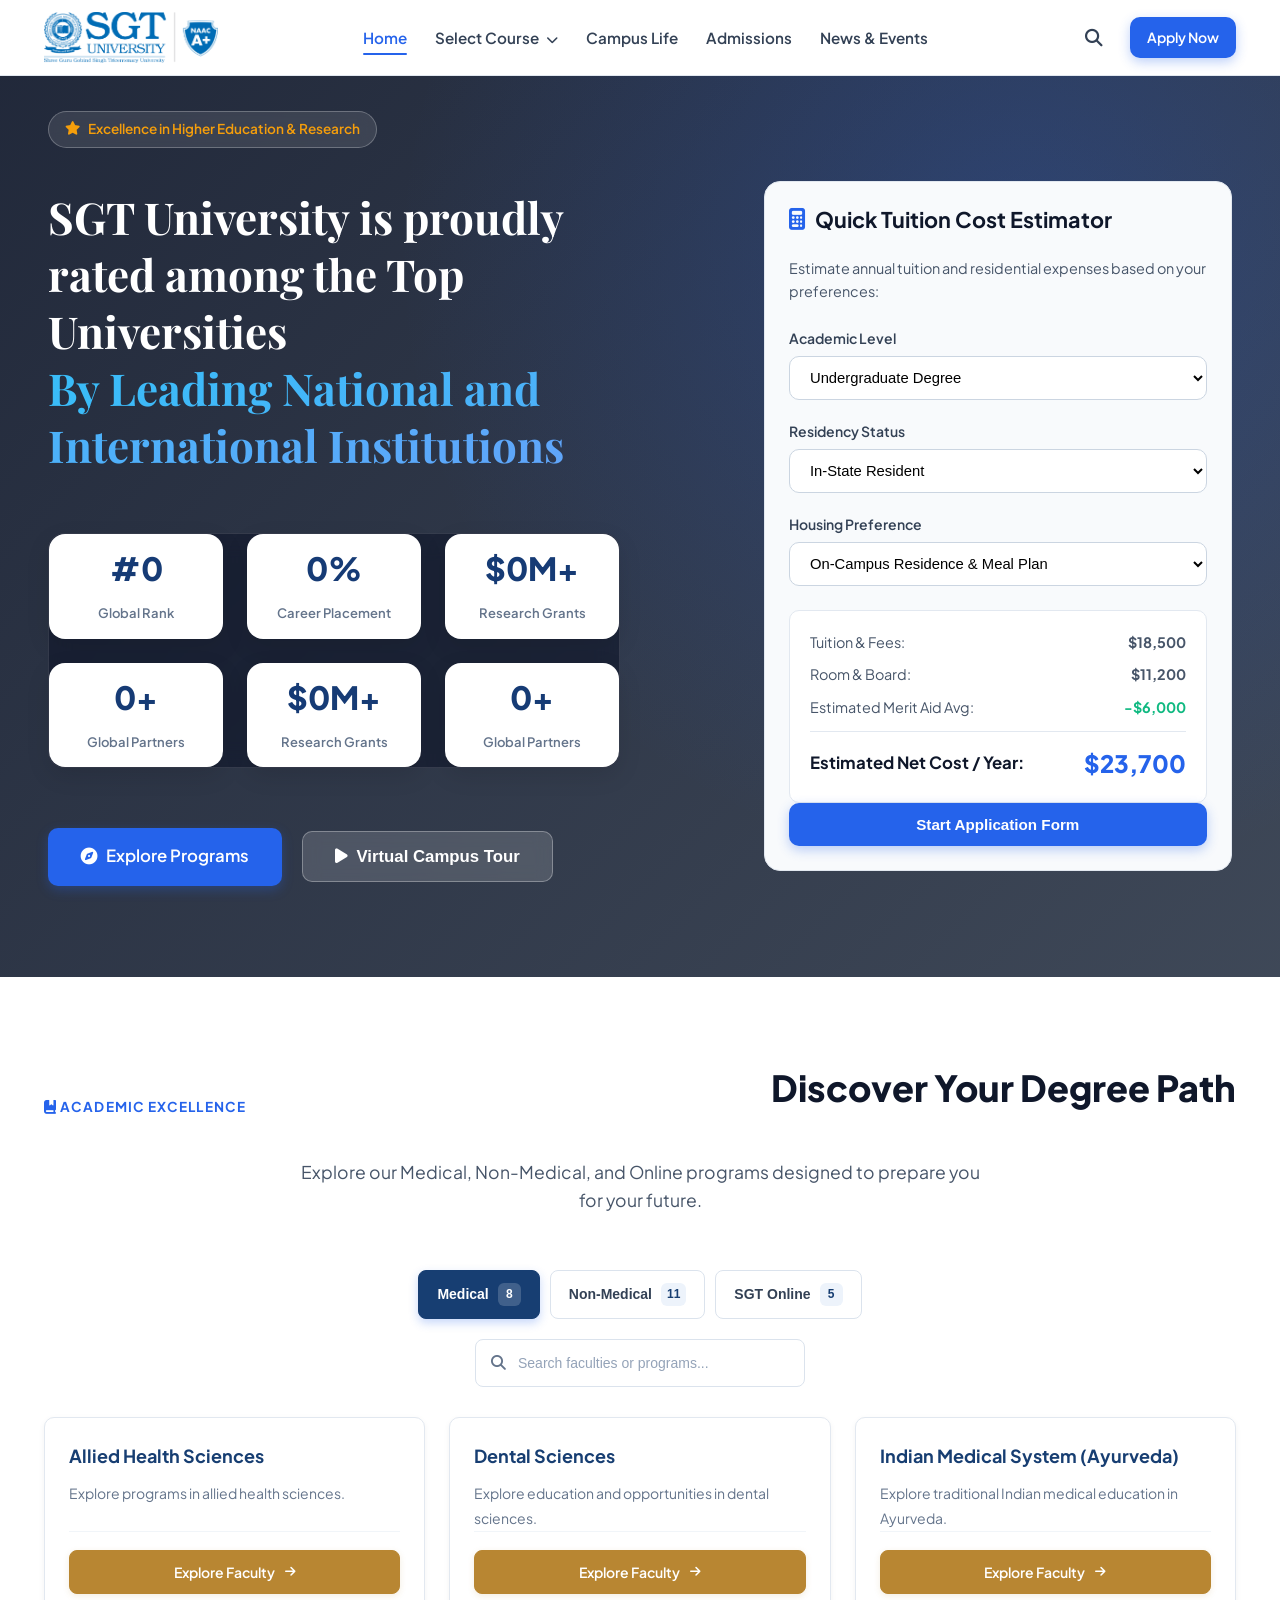
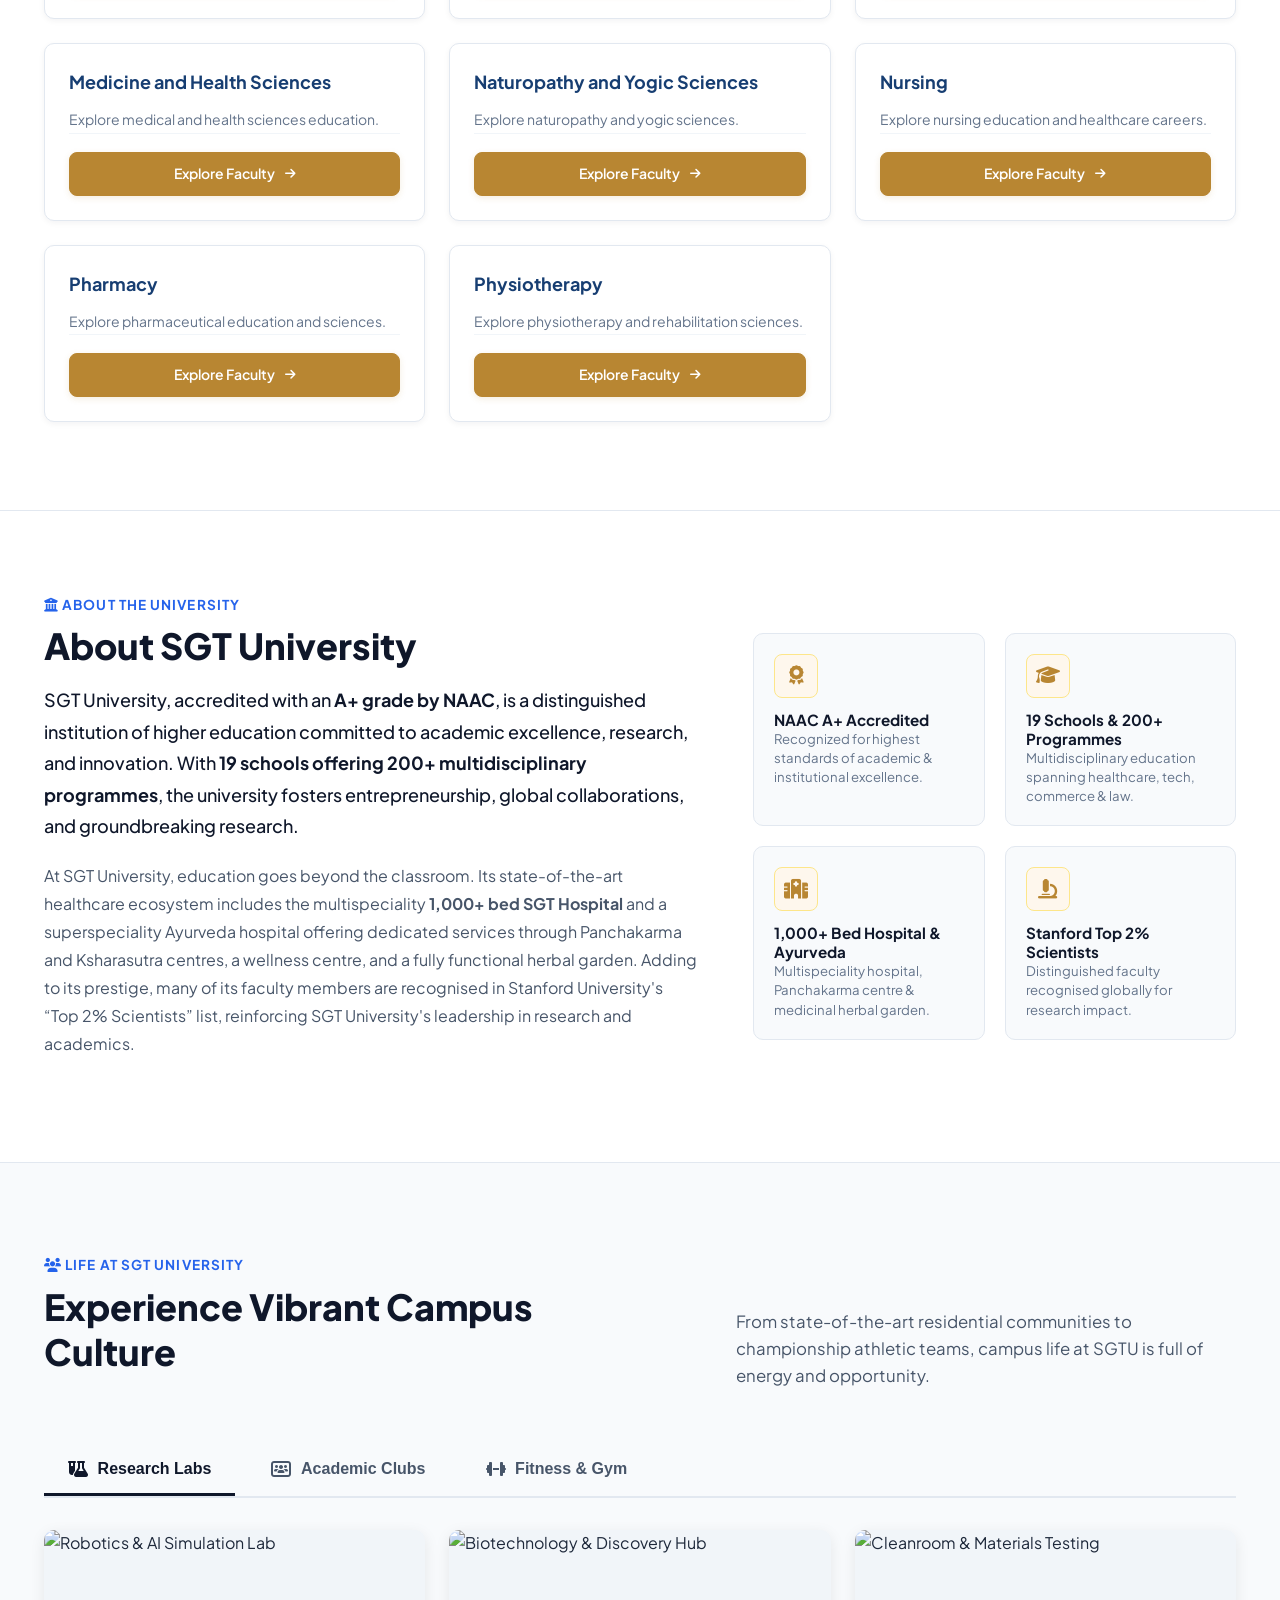
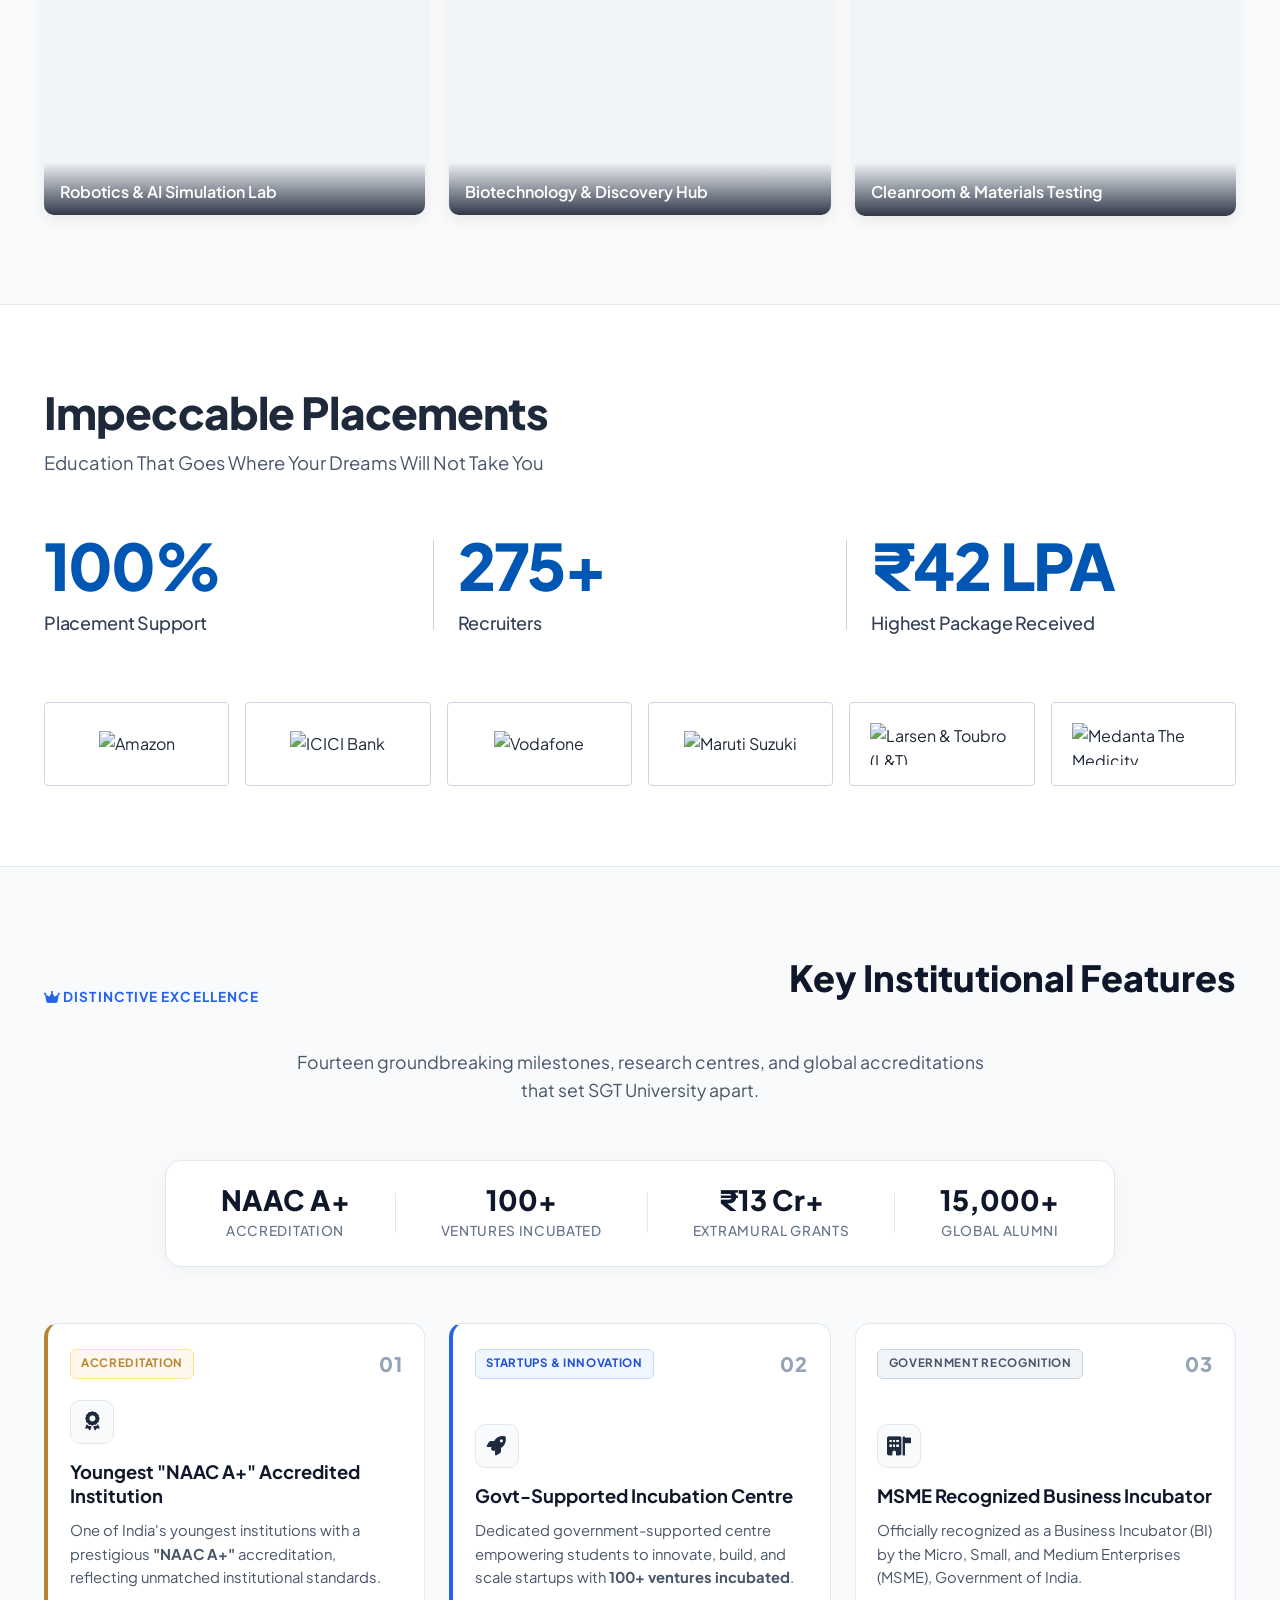
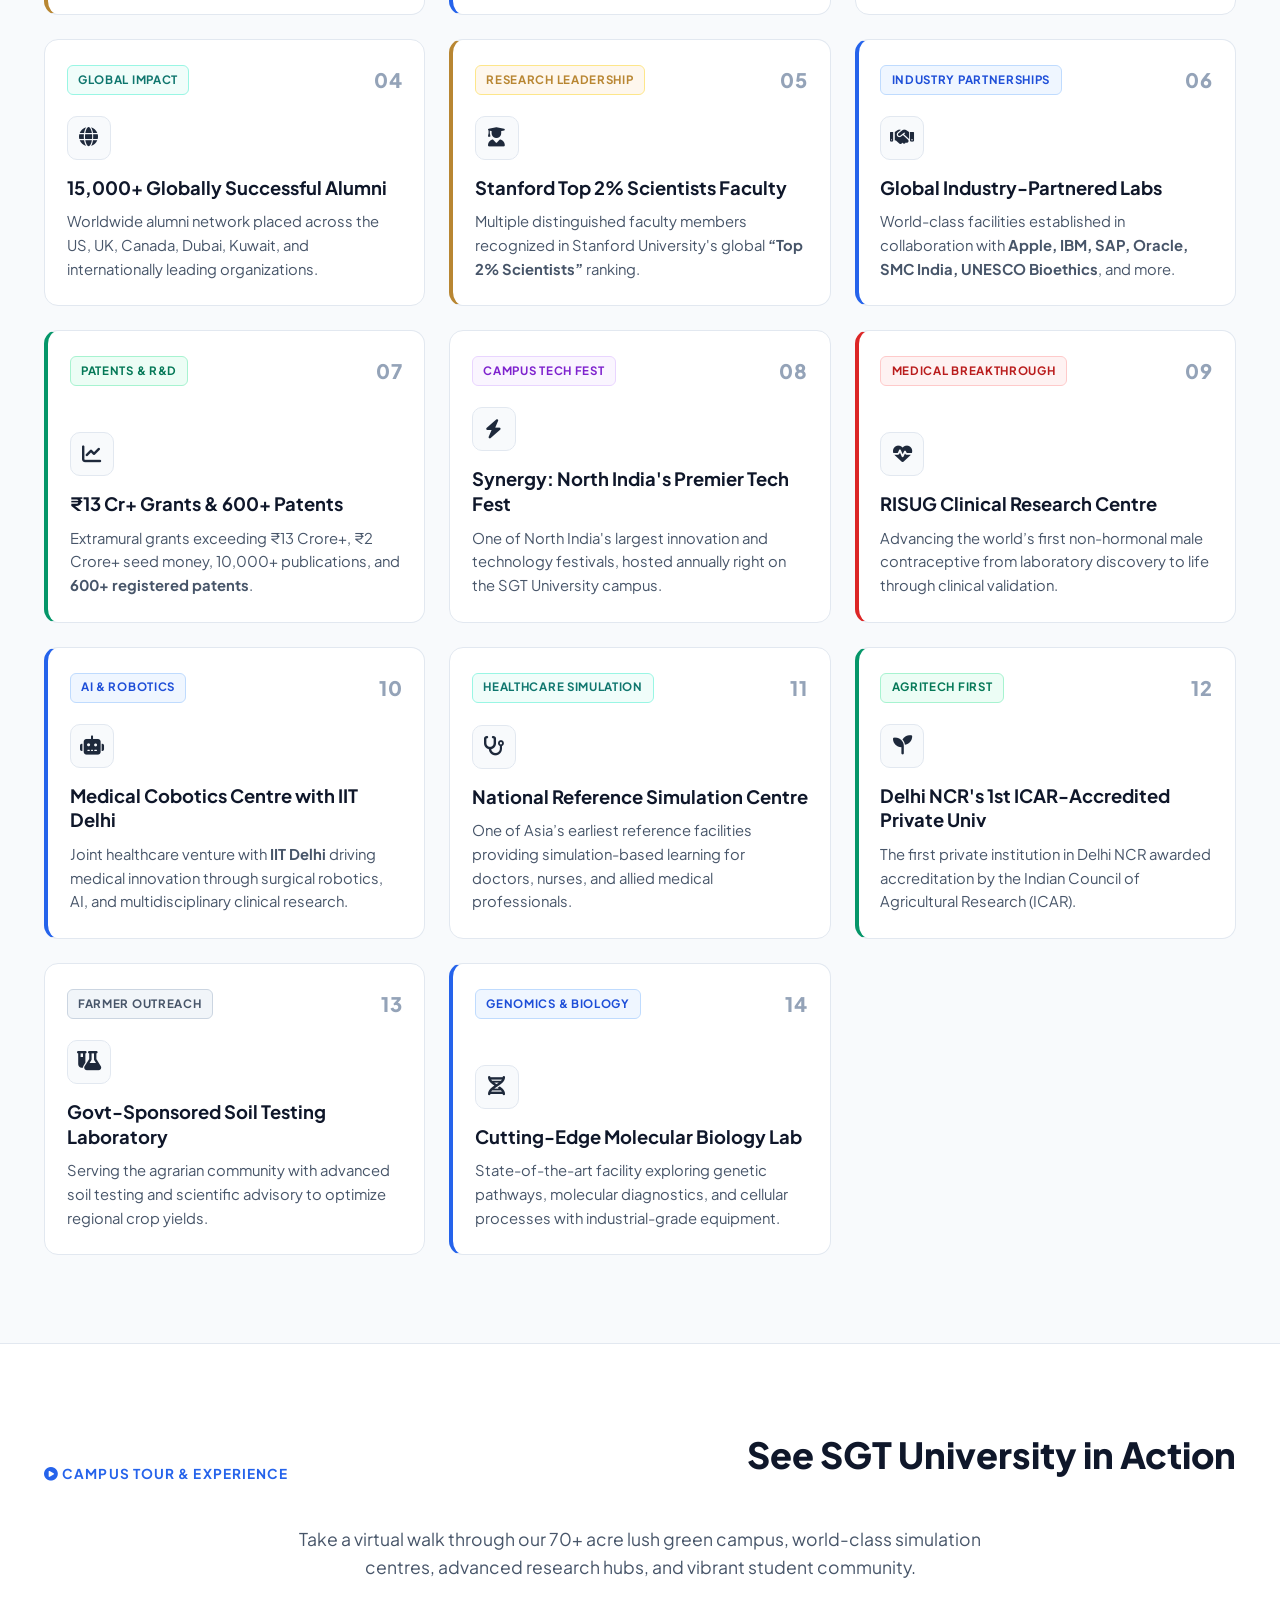
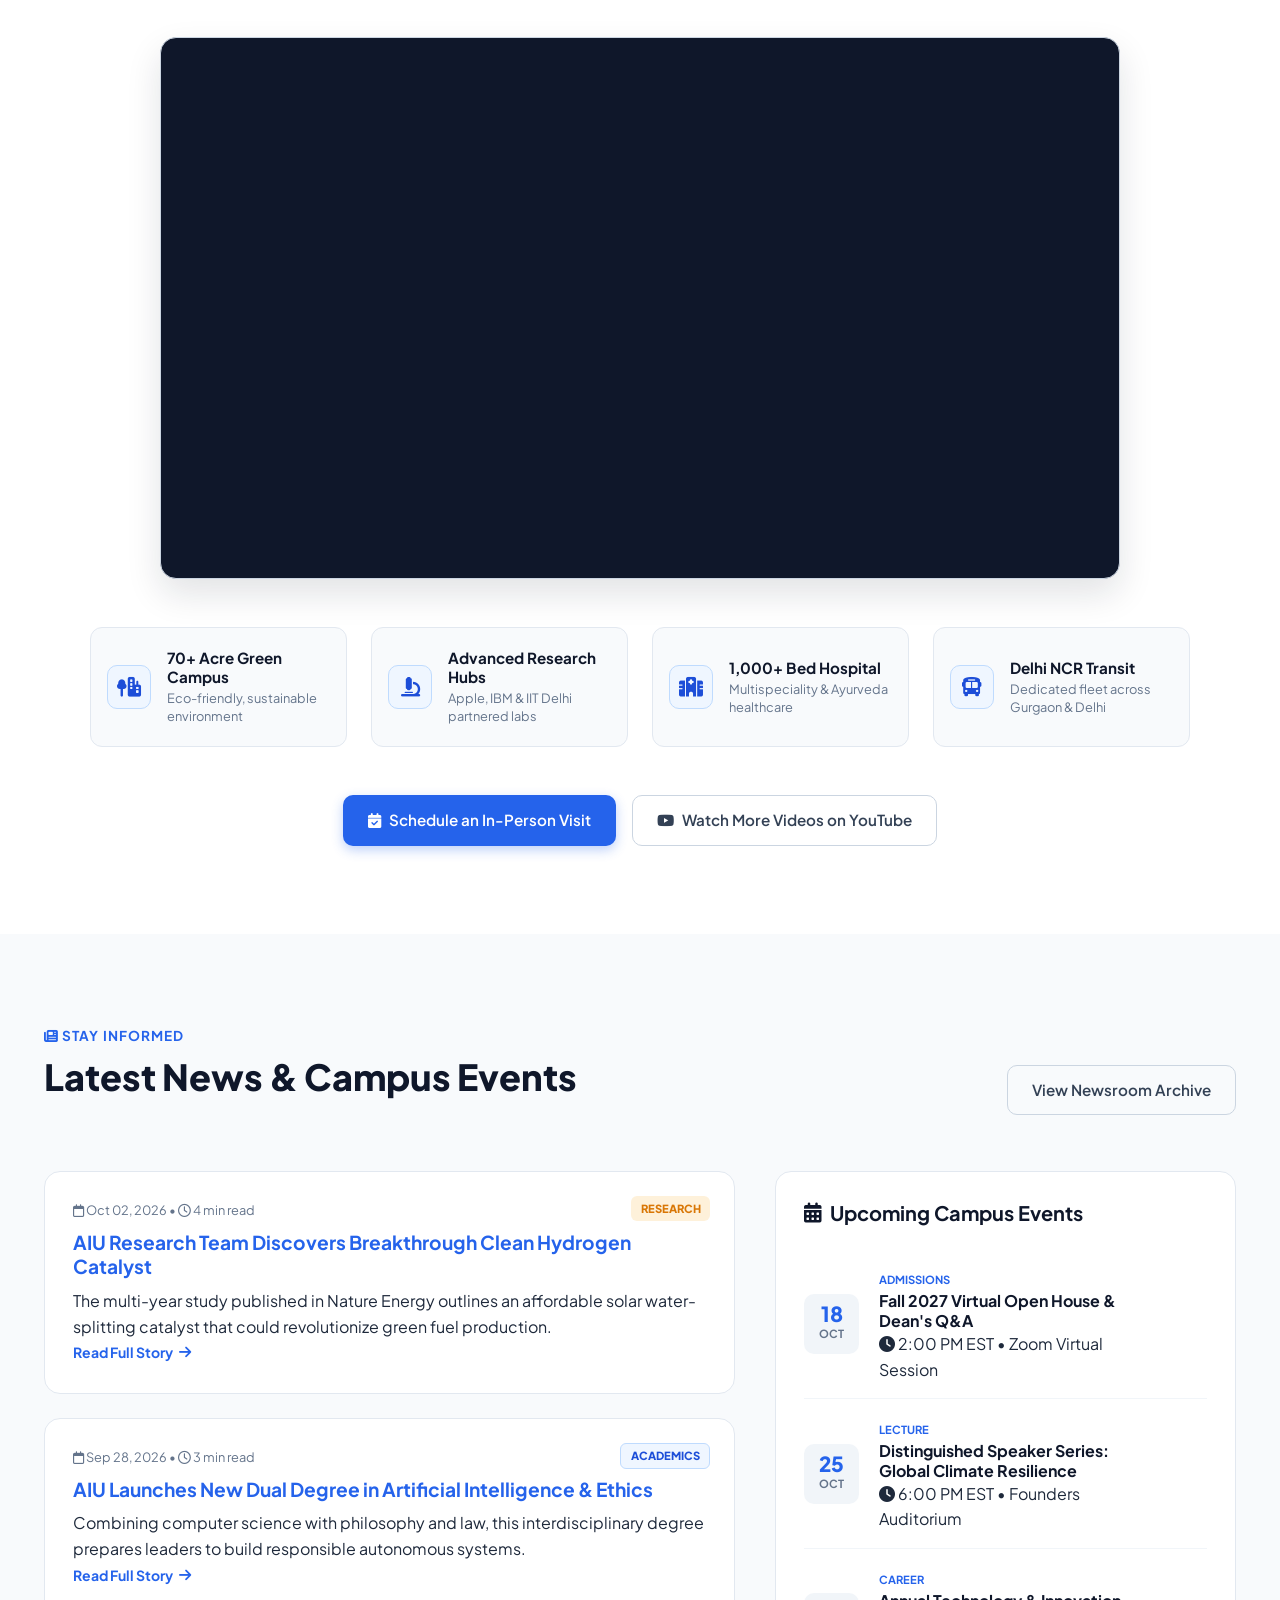
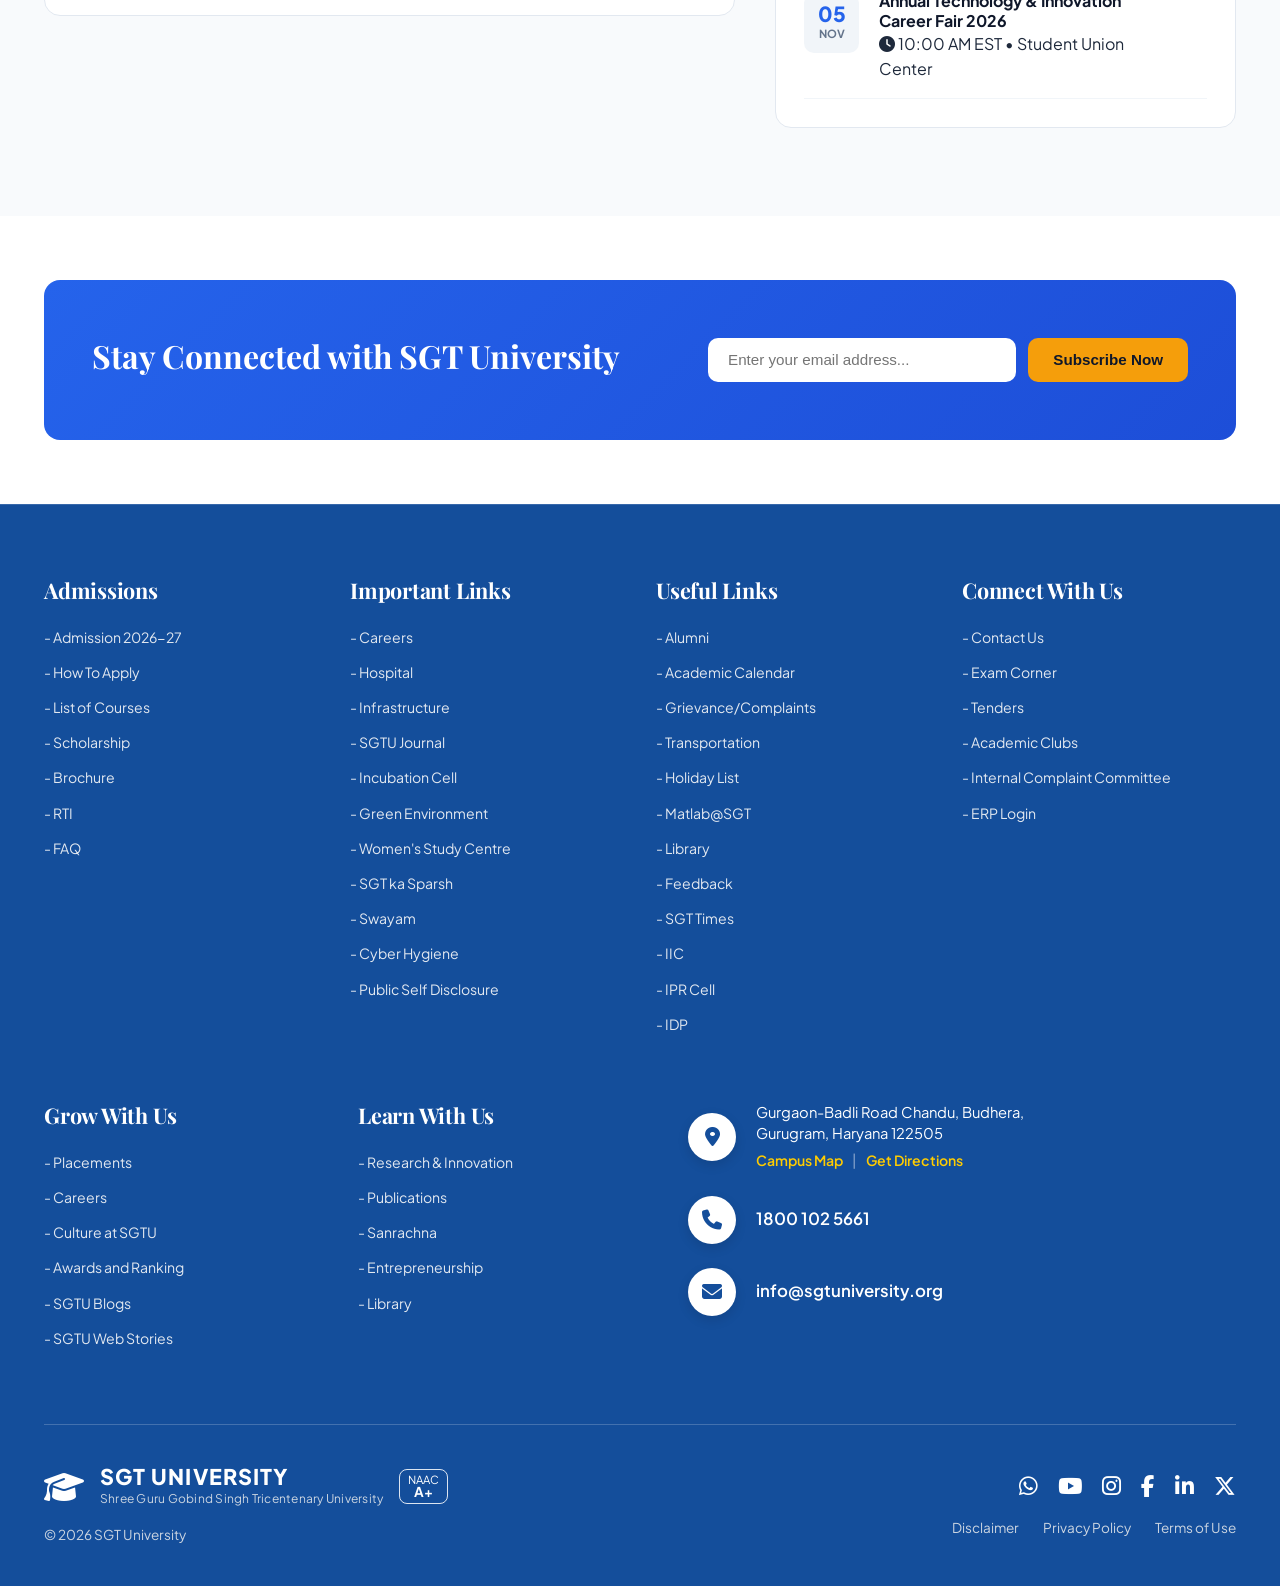
==== commit fddafee9: "remove annoucement section" ====
--- a/index.html
+++ b/index.html
@@ -18,40 +18,12 @@
 <body>
 
   <!-- Top Notification & Utility Bar -->
-  <div class="top-bar">
-    <div class="container top-bar-container">
-      <div class="top-bar-notice">
-        <span class="badge badge-amber"><i class="fa-solid fa-bullhorn"></i> Announcement</span>
-        <span class="notice-text">Fall 2027 Admissions Open! Virtual Info Session on Oct 18.</span>
-      </div>
-      <div class="top-bar-links">
-        <a href="#admissions"><i class="fa-solid fa-graduation-cap"></i> Apply Online</a>
-        <a href="#" id="portal-link"><i class="fa-solid fa-user-lock"></i> Student Portal</a>
-        <a href="#" id="library-link"><i class="fa-solid fa-book-open"></i> Library</a>
-        <div class="lang-selector">
-          <i class="fa-solid fa-globe"></i>
-          <select id="lang-select">
-            <option value="en">English (US)</option>
-            <option value="es">Español</option>
-            <option value="fr">Français</option>
-            <option value="de">Deutsch</option>
-          </select>
-        </div>
-      </div>
-    </div>
-  </div>
 
   <!-- Header / Navigation Bar -->
   <header class="main-header" id="header">
     <div class="container header-container">
-      <a href="#" class="brand-logo">
-        <div class="logo-crest">
-          <i class="fa-solid fa-university"></i>
-        </div>
-        <div class="brand-text">
-          <span class="brand-name">AETHERIA</span>
-          <span class="brand-sub">INTERNATIONAL UNIVERSITY</span>
-        </div>
+      <a href="#" class="brand-logo" aria-label="SGT University">
+        <img src="./images/sgt-naac-logo.png" alt="SGT University Logo" class="brand-logo-img" />
       </a>
 
       <nav class="nav-menu" id="nav-menu">
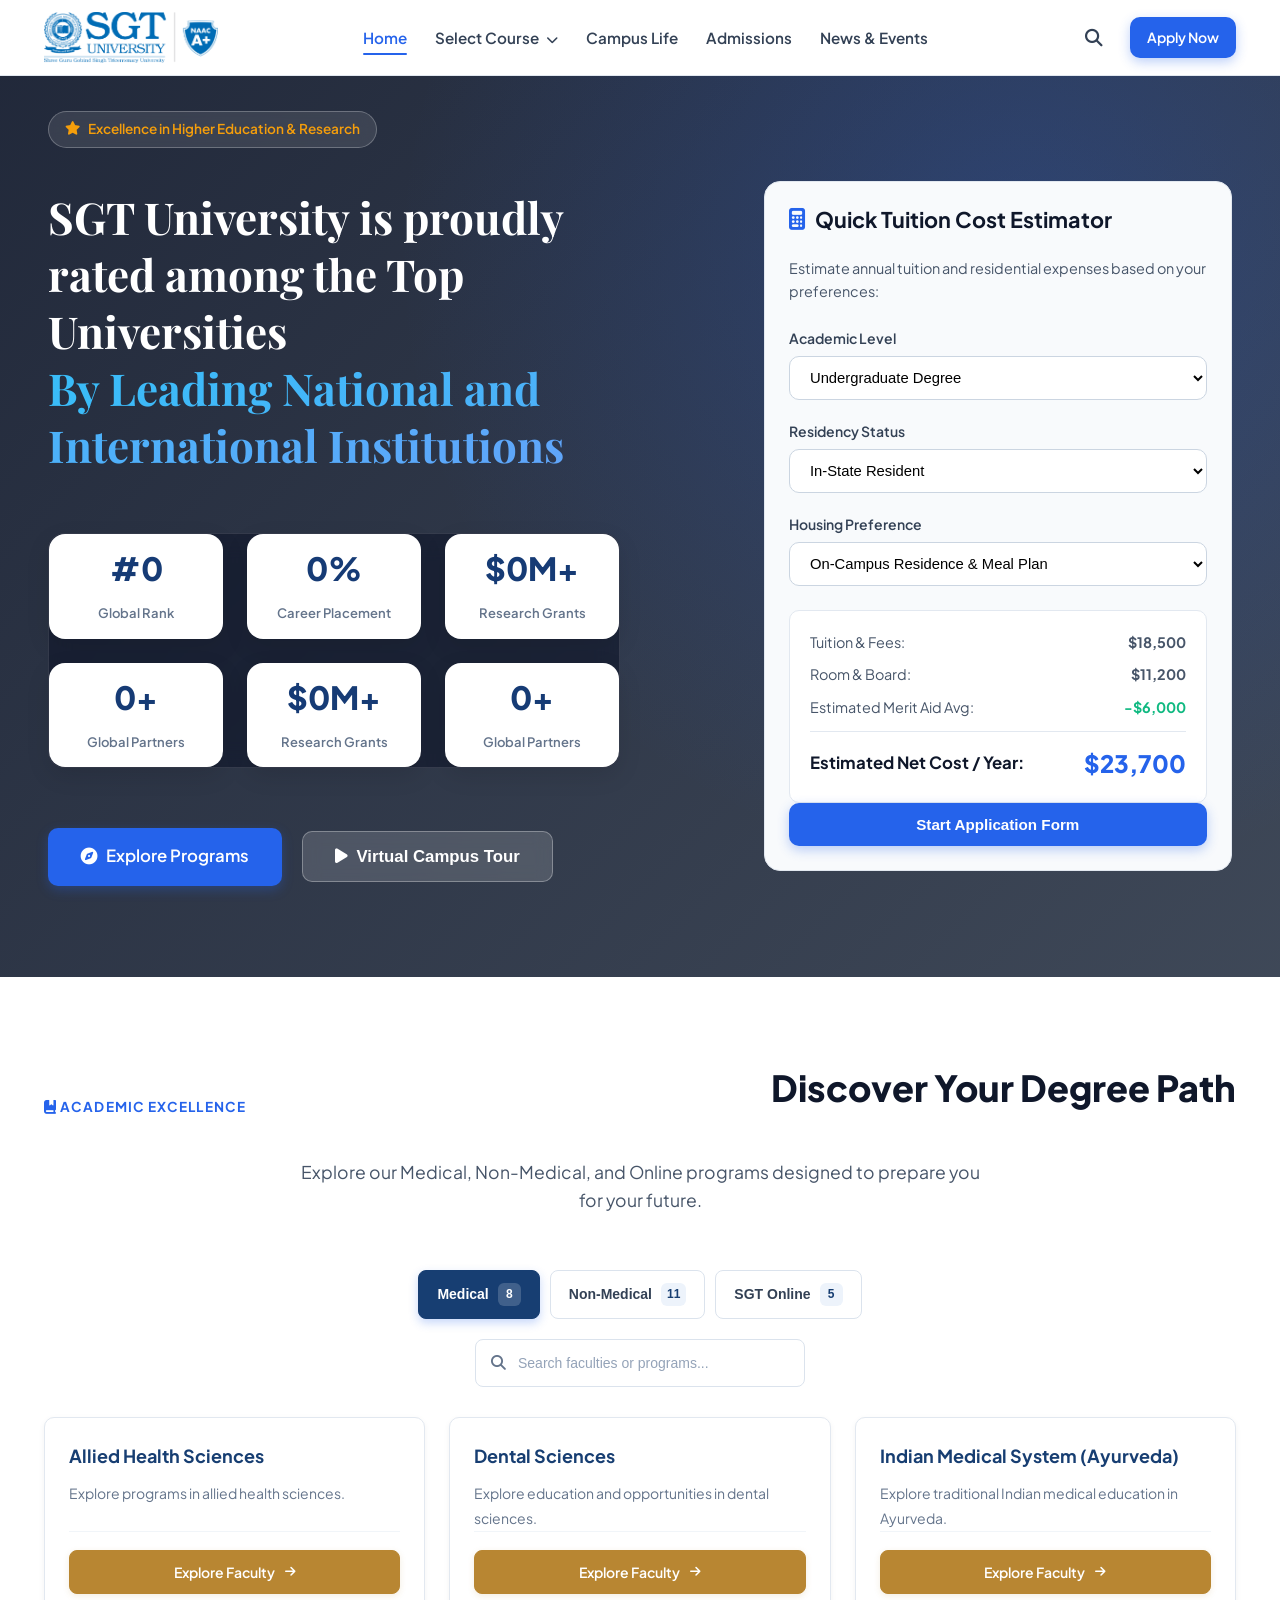
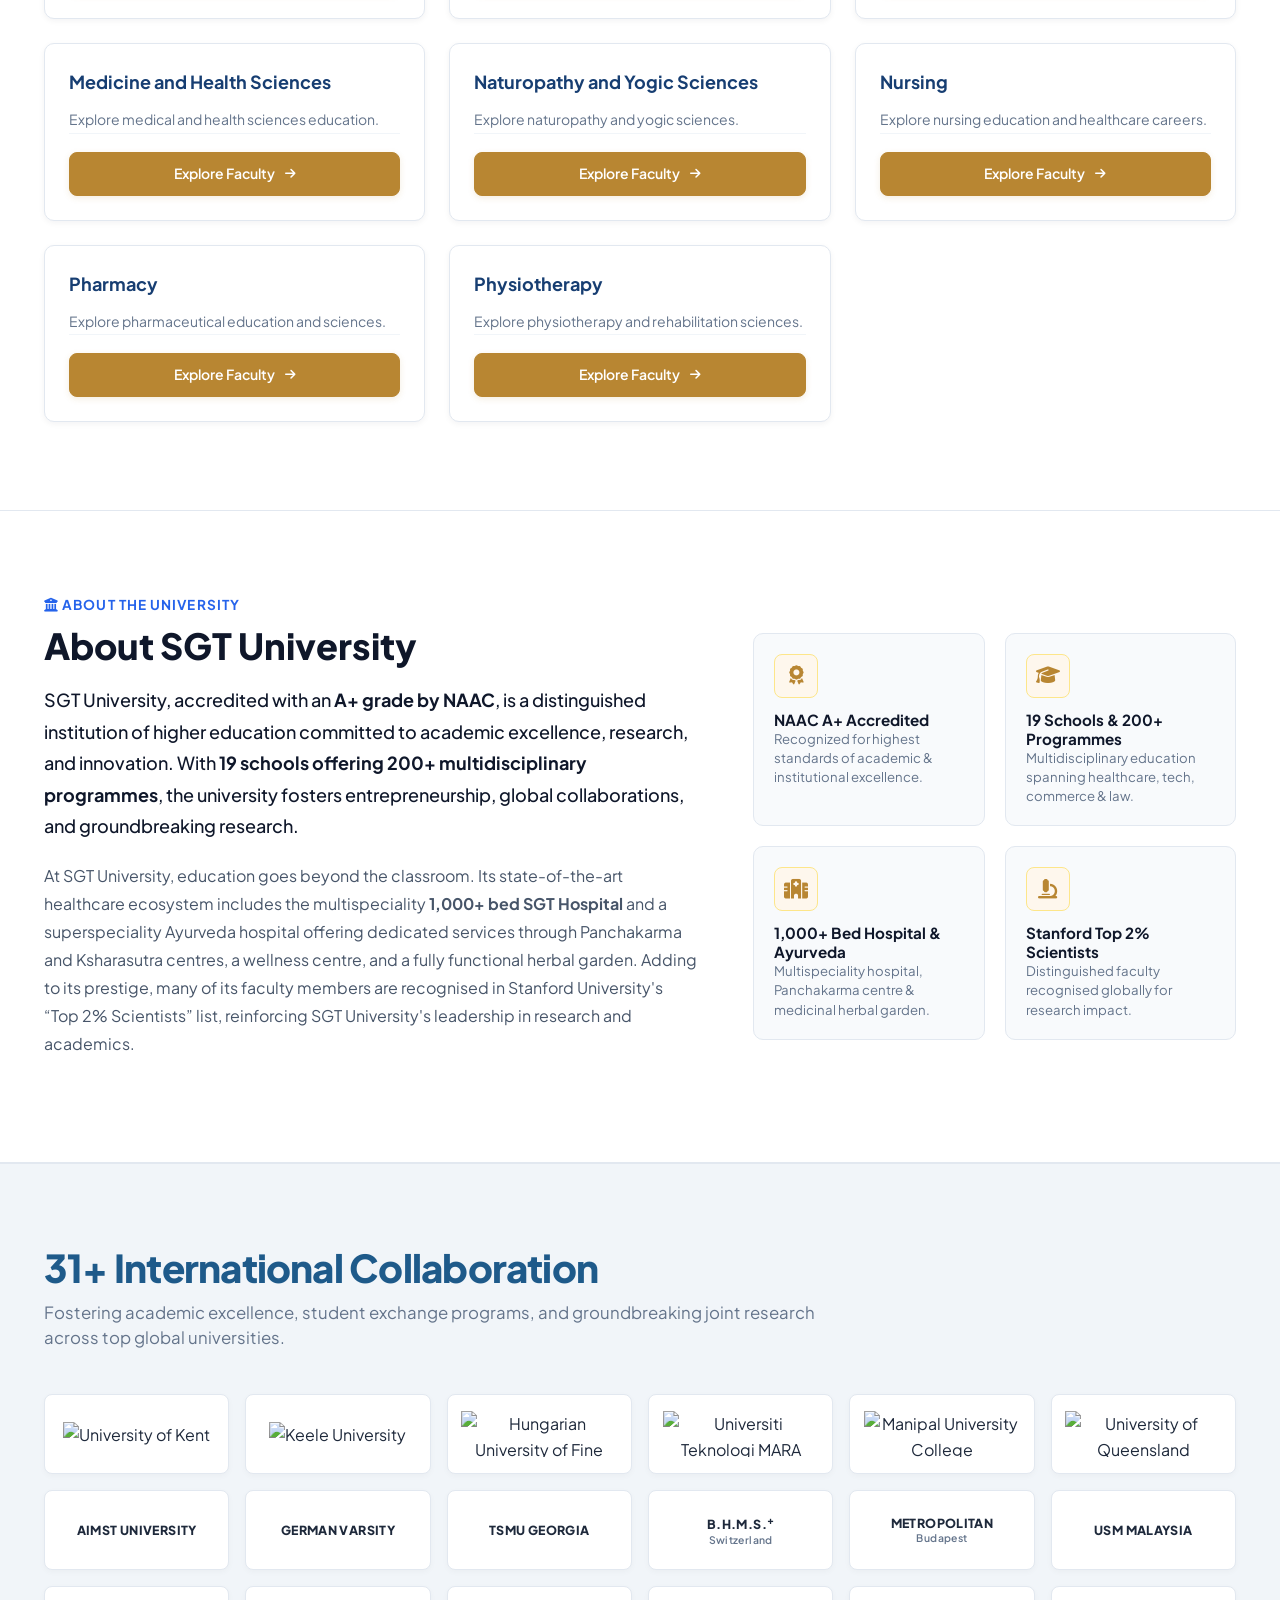
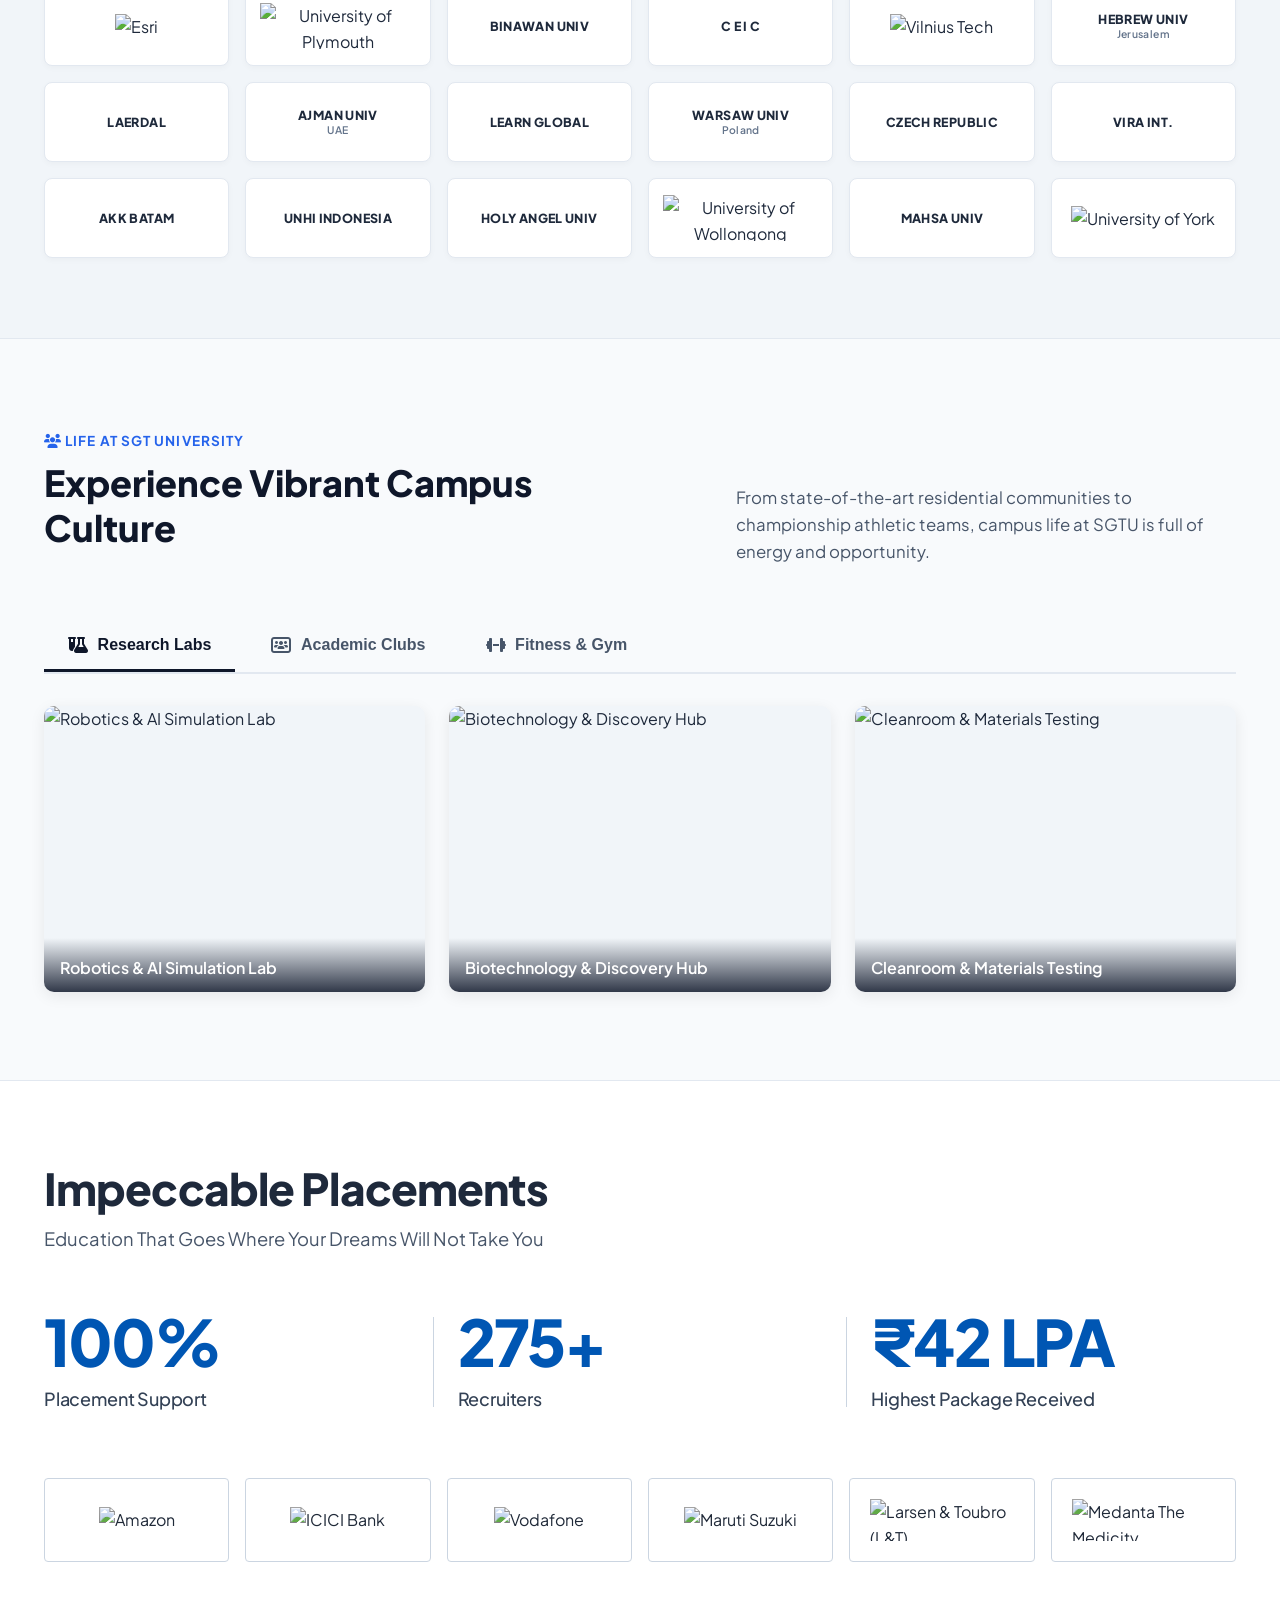
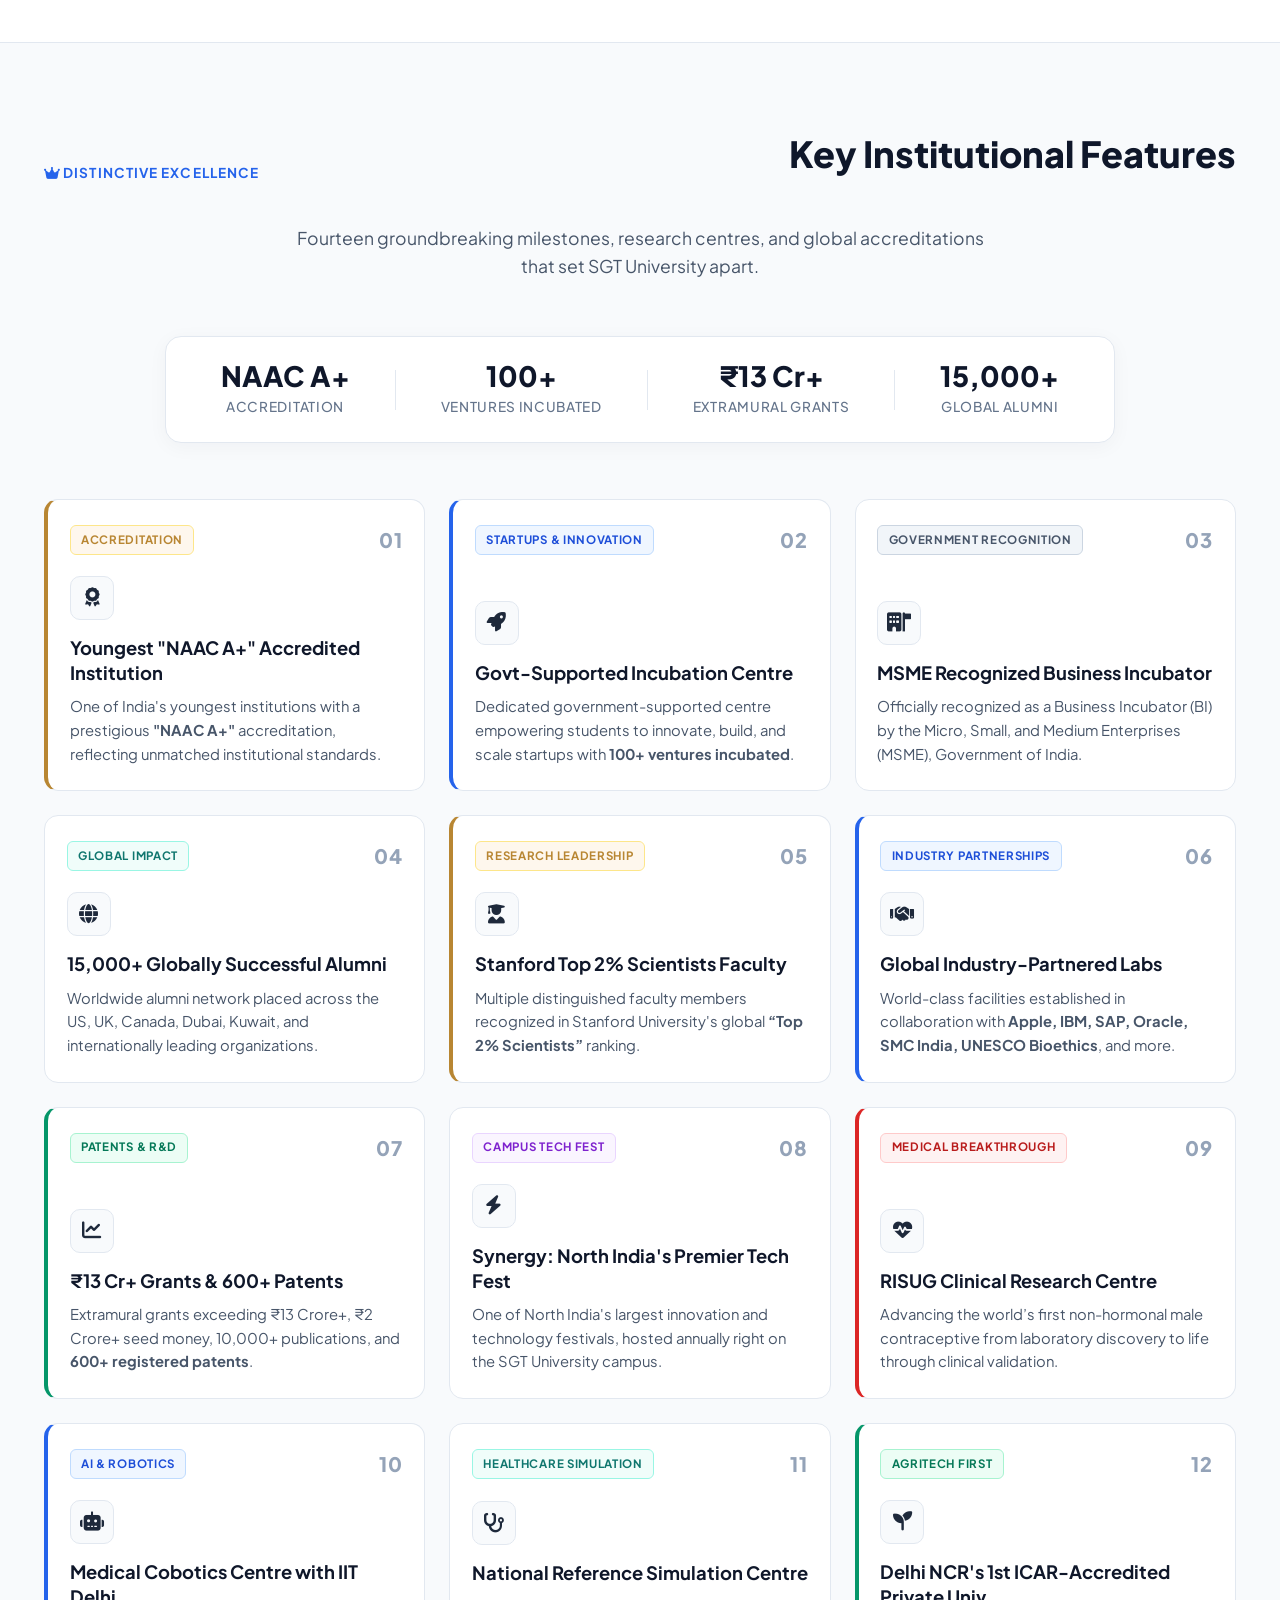
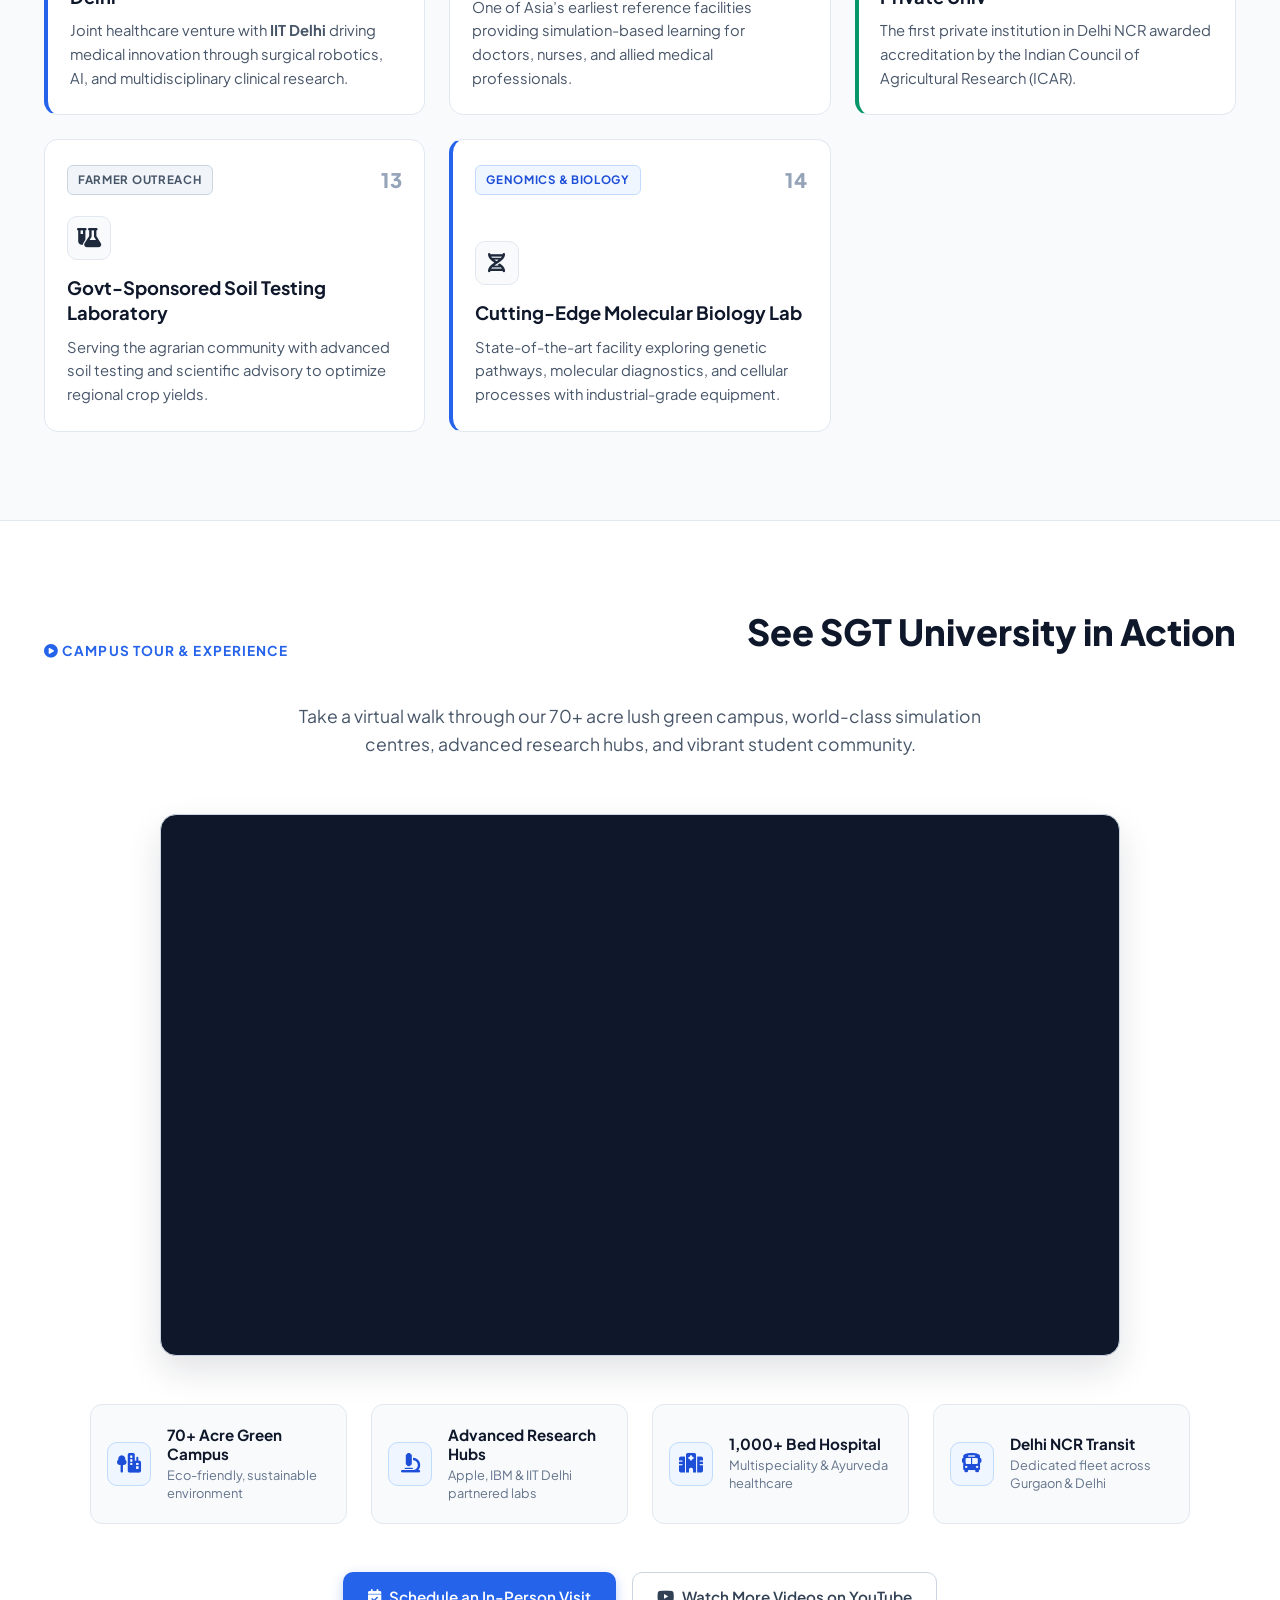
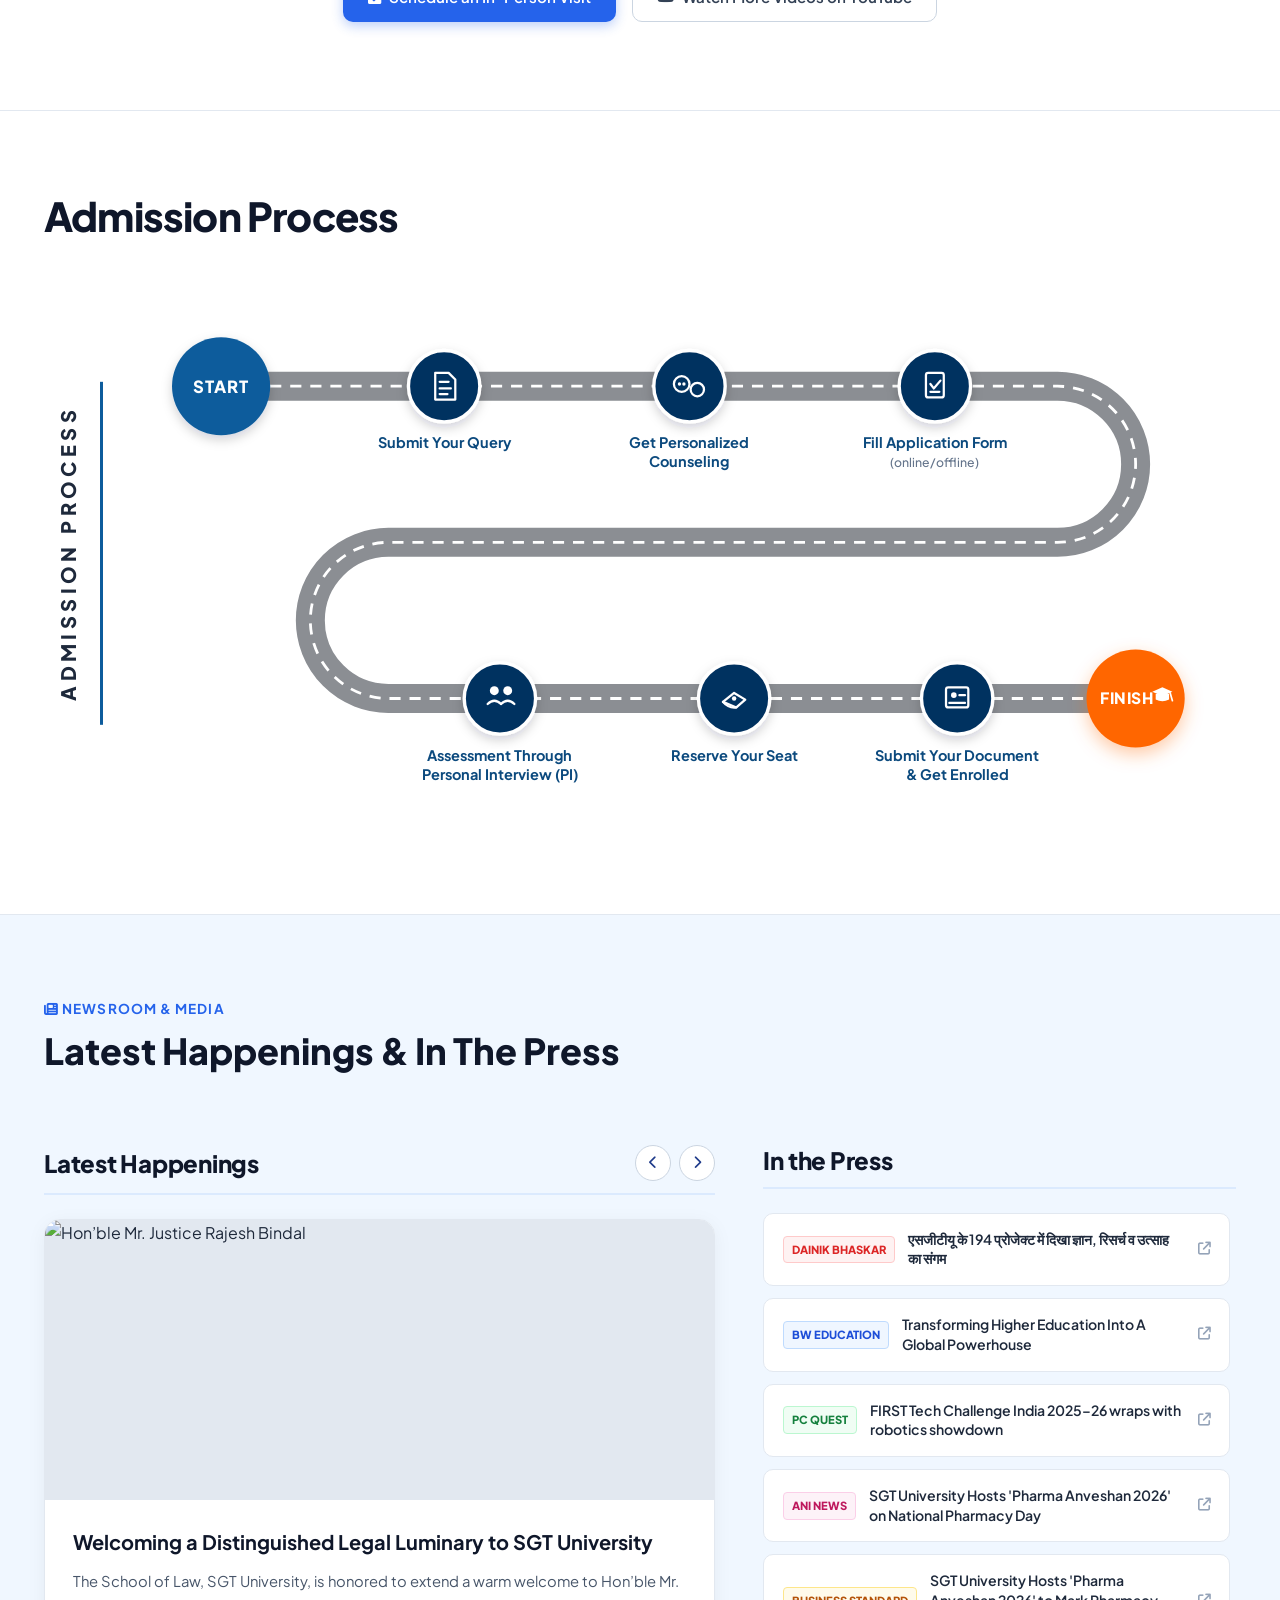
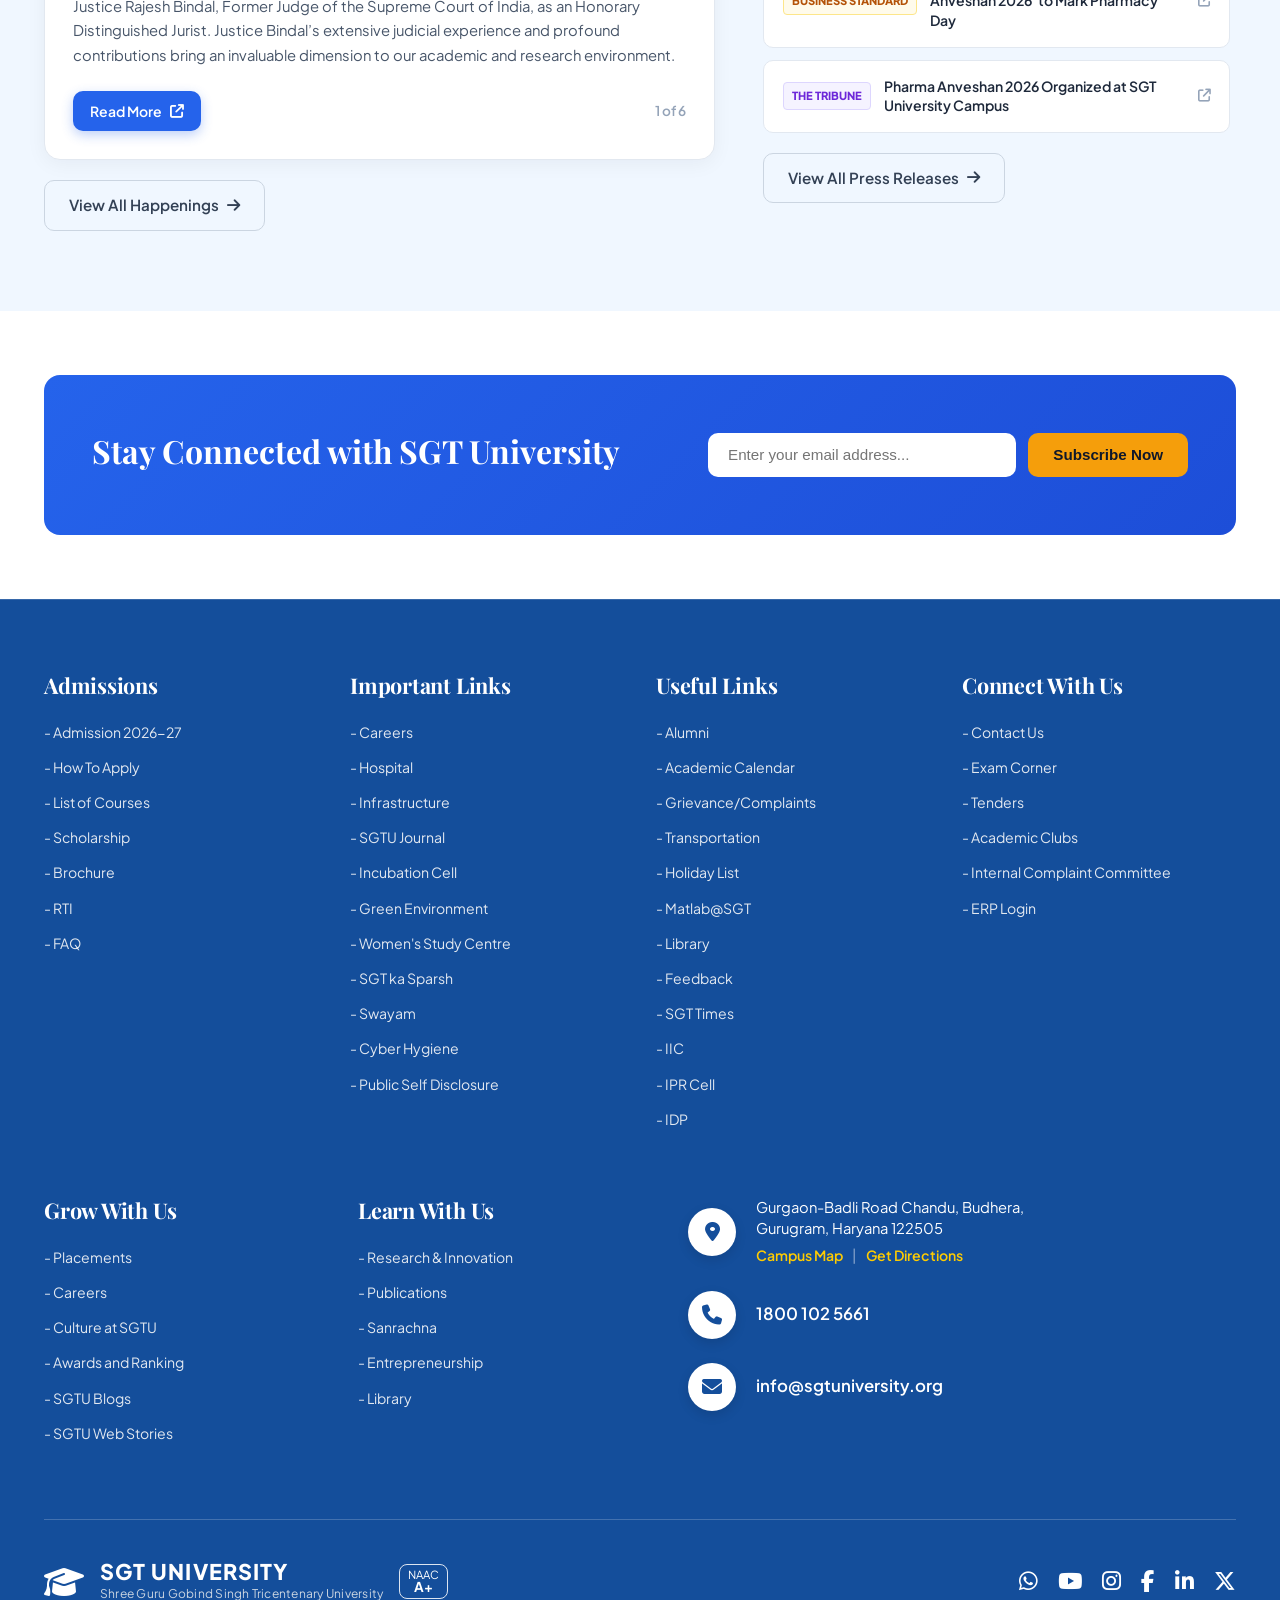
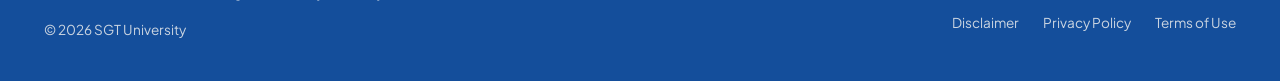
==== commit 531087e6: "update latest code" ====
--- a/index.html
+++ b/index.html
@@ -371,6 +371,157 @@
   </section>
 
 
+    <!-- ================================================================= -->
+  <!-- START: 31+ International Collaboration Section                    -->
+  <!-- ================================================================= -->
+  <section class="section collaborations-section" id="international-collaborations">
+    <div class="container">
+
+      <!-- Section Header -->
+      <div class="collab-header">
+        <h2 class="collab-title">31+ International Collaboration</h2>
+        <p class="collab-subtitle">
+          Fostering academic excellence, student exchange programs, and groundbreaking joint research across top global universities.
+        </p>
+      </div>
+
+      <!-- 6x5 Grid (30 Logo Cards) -->
+      <div class="collab-logos-grid">
+
+        <!-- Row 1 (Logos 1 to 6) -->
+        <div class="collab-card" title="University of Kent">
+          <img src="https://upload.wikimedia.org/wikipedia/commons/e/e4/University_of_Kent_logo.svg" alt="University of Kent" class="collab-logo">
+        </div>
+
+        <div class="collab-card" title="Keele University">
+          <img src="https://upload.wikimedia.org/wikipedia/commons/d/d4/Keele_University_logo.svg" alt="Keele University" class="collab-logo">
+        </div>
+
+        <div class="collab-card" title="Hungarian University of Fine Arts">
+          <img src="https://upload.wikimedia.org/wikipedia/commons/thumb/c/c8/Magyar_K%C3%A9pz%C5%91m%C5%B1v%C3%A9szeti_Egyetem_c%C3%ADmere.svg/320px-Magyar_K%C3%A9pz%C5%91m%C5%B1v%C3%A9szeti_Egyetem_c%C3%ADmere.svg.png" alt="Hungarian University of Fine Arts" class="collab-logo">
+        </div>
+
+        <div class="collab-card" title="Universiti Teknologi MARA">
+          <img src="https://upload.wikimedia.org/wikipedia/commons/thumb/3/36/Universiti_Teknologi_MARA_logo.svg/320px-Universiti_Teknologi_MARA_logo.svg.png" alt="Universiti Teknologi MARA" class="collab-logo">
+        </div>
+
+        <div class="collab-card" title="Manipal University College Malaysia">
+          <img src="https://upload.wikimedia.org/wikipedia/en/thumb/5/52/Manipal_University_logo.svg/320px-Manipal_University_logo.svg.png" alt="Manipal University College" class="collab-logo">
+        </div>
+
+        <div class="collab-card" title="The University of Queensland">
+          <img src="https://upload.wikimedia.org/wikipedia/commons/thumb/6/61/University_of_Queensland_logo.svg/320px-University_of_Queensland_logo.svg.png" alt="University of Queensland" class="collab-logo">
+        </div>
+
+        <!-- Row 2 (Logos 7 to 12) -->
+        <div class="collab-card" title="AIMST University">
+          <span class="collab-text-logo aimst">AIMST UNIVERSITY</span>
+        </div>
+
+        <div class="collab-card" title="German Varsity">
+          <span class="collab-text-logo german">GERMAN VARSITY</span>
+        </div>
+
+        <div class="collab-card" title="Tbilisi State Medical University">
+          <span class="collab-text-logo tbilisi">TSMU GEORGIA</span>
+        </div>
+
+        <div class="collab-card" title="B.H.M.S. Switzerland">
+          <span class="collab-text-logo bhms">B.H.M.S.<sup>+</sup><br><small>Switzerland</small></span>
+        </div>
+
+        <div class="collab-card" title="Budapest Metropolitan University">
+          <span class="collab-text-logo budapest">METROPOLITAN<br><small>Budapest</small></span>
+        </div>
+
+        <div class="collab-card" title="Universiti Sains Malaysia">
+          <span class="collab-text-logo usm">USM MALAYSIA</span>
+        </div>
+
+        <!-- Row 3 (Logos 13 to 18) -->
+        <div class="collab-card" title="Esri GIS">
+          <img src="https://upload.wikimedia.org/wikipedia/commons/thumb/d/df/Esri_logo.svg/320px-Esri_logo.svg.png" alt="Esri" class="collab-logo">
+        </div>
+
+        <div class="collab-card" title="University of Plymouth">
+          <img src="https://upload.wikimedia.org/wikipedia/commons/thumb/7/75/University_of_Plymouth_logo.svg/320px-University_of_Plymouth_logo.svg.png" alt="University of Plymouth" class="collab-logo">
+        </div>
+
+        <div class="collab-card" title="Binawan University">
+          <span class="collab-text-logo binawan">BINAWAN UNIV</span>
+        </div>
+
+        <div class="collab-card" title="CEIC">
+          <span class="collab-text-logo ceic">C E I C</span>
+        </div>
+
+        <div class="collab-card" title="Vilnius Tech">
+          <img src="https://upload.wikimedia.org/wikipedia/commons/thumb/5/5e/Vilnius_Tech_logo.svg/320px-Vilnius_Tech_logo.svg.png" alt="Vilnius Tech" class="collab-logo">
+        </div>
+
+        <div class="collab-card" title="The Hebrew University of Jerusalem">
+          <span class="collab-text-logo hebrew">HEBREW UNIV<br><small>Jerusalem</small></span>
+        </div>
+
+        <!-- Row 4 (Logos 19 to 24) -->
+        <div class="collab-card" title="Laerdal Medical">
+          <span class="collab-text-logo laerdal">Laerdal</span>
+        </div>
+
+        <div class="collab-card" title="Ajman University">
+          <span class="collab-text-logo ajman">AJMAN UNIV<br><small>UAE</small></span>
+        </div>
+
+        <div class="collab-card" title="Learn Global">
+          <span class="collab-text-logo learn">LEARN GLOBAL</span>
+        </div>
+
+        <div class="collab-card" title="Medical University of Warsaw">
+          <span class="collab-text-logo warsaw">WARSAW UNIV<br><small>Poland</small></span>
+        </div>
+
+        <div class="collab-card" title="Czech Republic Partner">
+          <span class="collab-text-logo czech">Czech Republic</span>
+        </div>
+
+        <div class="collab-card" title="Vira International">
+          <span class="collab-text-logo vira">Vira Int.</span>
+        </div>
+
+        <!-- Row 5 (Logos 25 to 30) -->
+        <div class="collab-card" title="Akademi Kesehatan Kartini">
+          <span class="collab-text-logo kartini">AKK BATAM</span>
+        </div>
+
+        <div class="collab-card" title="Universitas Hindu Indonesia">
+          <span class="collab-text-logo unhi">UNHI INDONESIA</span>
+        </div>
+
+        <div class="collab-card" title="Holy Angel University">
+          <span class="collab-text-logo holy">HOLY ANGEL UNIV</span>
+        </div>
+
+        <div class="collab-card" title="University of Wollongong">
+          <img src="https://upload.wikimedia.org/wikipedia/en/thumb/0/07/University_of_Wollongong_logo.svg/320px-University_of_Wollongong_logo.svg.png" alt="University of Wollongong" class="collab-logo">
+        </div>
+
+        <div class="collab-card" title="MAHSA University">
+          <span class="collab-text-logo mahsa">MAHSA UNIV</span>
+        </div>
+
+        <div class="collab-card" title="University of York">
+          <img src="https://upload.wikimedia.org/wikipedia/commons/thumb/1/15/University_of_York_logo.svg/320px-University_of_York_logo.svg.png" alt="University of York" class="collab-logo">
+        </div>
+
+      </div>
+
+    </div>
+  </section>
+  <!-- ================================================================= -->
+  <!-- END: 31+ International Collaboration Section                      -->
+  <!-- ================================================================= -->
+
+
   <!-- Campus Life Showcase Section -->
   <!-- Campus Life Showcase Section -->
   <section class="section campus-life-section" id="campus-life">
@@ -873,99 +1024,386 @@
   <!-- END: Campus Video Tour Section                                    -->
   <!-- ================================================================= -->
 
-
-
-  <!-- News & Events Section -->
-  <section class="section news-events-section" id="news-events">
+  <!-- ================================================================= -->
+  <!-- START: Admission Process Section (Clean Left Text + SVG Road)     -->
+  <!-- ================================================================= -->
+  <section class="section admission-process-section" id="admission-process">
     <div class="container">
+
+      <!-- Section Title -->
+      <div class="admission-header">
+        <h2 class="admission-main-title">Admission Process</h2>
+      </div>
+
+      <!-- Main Layout: Left Title + Right Winding Road -->
+      <div class="admission-roadmap-layout">
+        
+        <!-- Dedicated Left Vertical Label (Completely Separated from Road) -->
+        <div class="roadmap-left-col">
+          <div class="roadmap-vertical-title">
+            <span>ADMISSION PROCESS</span>
+          </div>
+        </div>
+
+        <!-- Right: Pure Vector Road Diagram (No text overlap) -->
+        <div class="seamless-road-wrapper">
+          <svg viewBox="40 10 980 460" width="100%" height="auto" class="seamless-road-svg" xmlns="http://www.w3.org/2000/svg">
+            <defs>
+              <!-- Shadows -->
+              <filter id="roadShadow" x="-20%" y="-20%" width="140%" height="140%">
+                <feDropShadow dx="0" dy="4" stdDeviation="5" flood-color="#0f172a" flood-opacity="0.18" />
+              </filter>
+              <filter id="finishGlow" x="-25%" y="-25%" width="150%" height="150%">
+                <feDropShadow dx="0" dy="6" stdDeviation="8" flood-color="#ff6600" flood-opacity="0.35" />
+              </filter>
+            </defs>
+
+            <!-- 1. The Continuous Base Gray Asphalt Road -->
+            <path d="M 100 90 L 860 90 A 70 70 0 0 1 860 230 L 260 230 A 70 70 0 0 0 260 370 L 920 370" 
+                  fill="none" 
+                  stroke="#8b8e93" 
+                  stroke-width="26" 
+                  stroke-linecap="round" 
+                  stroke-linejoin="round" />
+
+            <!-- 2. The Continuous White Dashed Center Line -->
+            <path d="M 100 90 L 860 90 A 70 70 0 0 1 860 230 L 260 230 A 70 70 0 0 0 260 370 L 920 370" 
+                  fill="none" 
+                  stroke="#ffffff" 
+                  stroke-width="2.5" 
+                  stroke-dasharray="10 8" 
+                  stroke-linecap="butt" />
+
+            <!-- ================= TOP ROW NODES ================= -->
+
+            <!-- START NODE -->
+            <g filter="url(#roadShadow)">
+              <circle cx="110" cy="90" r="44" fill="#0d5c9c" />
+              <text x="110" y="96" fill="#ffffff" font-family="'Plus Jakarta Sans', sans-serif" font-size="15" font-weight="900" letter-spacing="1" text-anchor="middle">START</text>
+            </g>
+
+            <!-- STEP 1: Submit Your Query -->
+            <g filter="url(#roadShadow)">
+              <circle cx="310" cy="90" r="32" fill="#053361" stroke="#ffffff" stroke-width="3" />
+              <path d="M 302 78 L 314 78 L 320 84 L 320 102 L 302 102 Z" fill="none" stroke="#ffffff" stroke-width="2" stroke-linecap="round" stroke-linejoin="round" />
+              <line x1="306" y1="86" x2="314" y2="86" stroke="#ffffff" stroke-width="2" stroke-linecap="round" />
+              <line x1="306" y1="92" x2="316" y2="92" stroke="#ffffff" stroke-width="2" stroke-linecap="round" />
+              <line x1="306" y1="97" x2="313" y2="97" stroke="#ffffff" stroke-width="2" stroke-linecap="round" />
+            </g>
+            <text x="310" y="145" fill="#0c4a7e" font-family="'Plus Jakarta Sans', sans-serif" font-size="13" font-weight="700" text-anchor="middle">Submit Your Query</text>
+
+            <!-- STEP 2: Get Personalized Counseling -->
+            <g filter="url(#roadShadow)">
+              <circle cx="530" cy="90" r="32" fill="#053361" stroke="#ffffff" stroke-width="3" />
+              <circle cx="523" cy="88" r="7" fill="none" stroke="#ffffff" stroke-width="2" />
+              <circle cx="537" cy="93" r="6" fill="none" stroke="#ffffff" stroke-width="2" />
+              <circle cx="521" cy="88" r="1.5" fill="#ffffff" />
+              <circle cx="525" cy="88" r="1.5" fill="#ffffff" />
+            </g>
+            <text x="530" y="145" fill="#0c4a7e" font-family="'Plus Jakarta Sans', sans-serif" font-size="13" font-weight="700" text-anchor="middle">Get Personalized</text>
+            <text x="530" y="162" fill="#0c4a7e" font-family="'Plus Jakarta Sans', sans-serif" font-size="13" font-weight="700" text-anchor="middle">Counseling</text>
+
+            <!-- STEP 3: Fill Application Form -->
+            <g filter="url(#roadShadow)">
+              <circle cx="750" cy="90" r="32" fill="#053361" stroke="#ffffff" stroke-width="3" />
+              <rect x="742" y="78" width="16" height="22" rx="2" fill="none" stroke="#ffffff" stroke-width="2" />
+              <path d="M 746 88 L 749 92 L 755 85" fill="none" stroke="#ffffff" stroke-width="2" stroke-linecap="round" stroke-linejoin="round" />
+              <line x1="746" y1="95" x2="754" y2="95" stroke="#ffffff" stroke-width="2" stroke-linecap="round" />
+            </g>
+            <text x="750" y="145" fill="#0c4a7e" font-family="'Plus Jakarta Sans', sans-serif" font-size="13" font-weight="700" text-anchor="middle">Fill Application Form</text>
+            <text x="750" y="162" fill="#64748b" font-family="'Plus Jakarta Sans', sans-serif" font-size="11" font-weight="500" text-anchor="middle">(online/offline)</text>
+
+
+            <!-- ================= BOTTOM ROW NODES ================= -->
+
+            <!-- STEP 4: Assessment Through Personal Interview -->
+            <g filter="url(#roadShadow)">
+              <circle cx="360" cy="370" r="32" fill="#053361" stroke="#ffffff" stroke-width="3" />
+              <circle cx="355" cy="363" r="4" fill="#ffffff" />
+              <path d="M 349 375 Q 355 369 361 375" fill="none" stroke="#ffffff" stroke-width="2" stroke-linecap="round" />
+              <circle cx="367" cy="363" r="4" fill="#ffffff" />
+              <path d="M 361 375 Q 367 369 373 375" fill="none" stroke="#ffffff" stroke-width="2" stroke-linecap="round" />
+            </g>
+            <text x="360" y="426" fill="#0c4a7e" font-family="'Plus Jakarta Sans', sans-serif" font-size="13" font-weight="700" text-anchor="middle">Assessment Through</text>
+            <text x="360" y="443" fill="#0c4a7e" font-family="'Plus Jakarta Sans', sans-serif" font-size="13" font-weight="700" text-anchor="middle">Personal Interview (PI)</text>
+
+            <!-- STEP 5: Reserve Your Seat -->
+            <g filter="url(#roadShadow)">
+              <circle cx="570" cy="370" r="32" fill="#053361" stroke="#ffffff" stroke-width="3" />
+              <path d="M 560 373 L 570 365 L 580 371 L 572 378 Z" fill="none" stroke="#ffffff" stroke-width="2" stroke-linecap="round" stroke-linejoin="round" />
+              <path d="M 560 373 Q 565 379 572 378" fill="none" stroke="#ffffff" stroke-width="2" stroke-linecap="round" />
+              <circle cx="570" cy="370" r="2" fill="#ffffff" />
+            </g>
+            <text x="570" y="426" fill="#0c4a7e" font-family="'Plus Jakarta Sans', sans-serif" font-size="13" font-weight="700" text-anchor="middle">Reserve Your Seat</text>
+
+            <!-- STEP 6: Submit Documents & Get Enrolled -->
+            <g filter="url(#roadShadow)">
+              <circle cx="770" cy="370" r="32" fill="#053361" stroke="#ffffff" stroke-width="3" />
+              <rect x="760" y="360" width="20" height="18" rx="2" fill="none" stroke="#ffffff" stroke-width="2" />
+              <circle cx="767" cy="367" r="2.5" fill="#ffffff" />
+              <line x1="772" y1="367" x2="777" y2="367" stroke="#ffffff" stroke-width="2" stroke-linecap="round" />
+              <line x1="763" y1="374" x2="777" y2="374" stroke="#ffffff" stroke-width="2" stroke-linecap="round" />
+            </g>
+            <text x="770" y="426" fill="#0c4a7e" font-family="'Plus Jakarta Sans', sans-serif" font-size="13" font-weight="700" text-anchor="middle">Submit Your Document</text>
+            <text x="770" y="443" fill="#0c4a7e" font-family="'Plus Jakarta Sans', sans-serif" font-size="13" font-weight="700" text-anchor="middle">&amp; Get Enrolled</text>
+
+            <!-- FINISH NODE (Orange with Cap) -->
+            <g filter="url(#finishGlow)">
+              <circle cx="930" cy="370" r="44" fill="#ff6600" />
+              <text x="922" y="375" fill="#ffffff" font-family="'Plus Jakarta Sans', sans-serif" font-size="14" font-weight="900" letter-spacing="0.5" text-anchor="middle">FINISH</text>
+              <path d="M 945 364 L 954 360 L 963 364 L 954 368 Z" fill="#ffffff" />
+              <path d="M 948 366 L 948 371 Q 954 374 960 371 L 960 366" fill="#ffffff" />
+              <line x1="961" y1="365" x2="963" y2="372" stroke="#ffffff" stroke-width="1.5" stroke-linecap="round" />
+            </g>
+
+          </svg>
+        </div>
+
+      </div>
+
+    </div>
+  </section>
+  <!-- ================================================================= -->
+  <!-- END: Admission Process Section                                    -->
+  <!-- ================================================================= -->
+
+
+
+  <!-- ================================================================= -->
+  <!-- START: Latest Happenings & In The Press Section                   -->
+  <!-- ================================================================= -->
+  <section class="section latest-happenings-section" id="news-events">
+    <div class="container">
+
+      <!-- Section Header -->
       <div class="section-header">
         <div class="section-header-left">
-          <span class="section-subtitle"><i class="fa-solid fa-newspaper"></i> STAY INFORMED</span>
-          <h2 class="section-title">Latest News & Campus Events</h2>
-        </div>
-        <a href="#" class="btn btn-outline">View Newsroom Archive</a>
-      </div>
-
-      <div class="news-events-grid">
-        <!-- News Articles Grid -->
-        <div class="news-list">
-          <article class="news-card">
-            <div class="news-badge">Research</div>
-            <div class="news-content">
-              <div class="news-meta">
-                <span><i class="fa-regular fa-calendar"></i> Oct 02, 2026</span> •
-                <span><i class="fa-regular fa-clock"></i> 4 min read</span>
-              </div>
-              <h3 class="news-title"><a href="#">AIU Research Team Discovers Breakthrough Clean Hydrogen Catalyst</a>
-              </h3>
-              <p class="news-excerpt">The multi-year study published in Nature Energy outlines an affordable solar
-                water-splitting catalyst that could revolutionize green fuel production.</p>
-              <a href="#" class="read-more">Read Full Story <i class="fa-solid fa-arrow-right"></i></a>
-            </div>
-          </article>
-
-          <article class="news-card">
-            <div class="news-badge badge-blue">Academics</div>
-            <div class="news-content">
-              <div class="news-meta">
-                <span><i class="fa-regular fa-calendar"></i> Sep 28, 2026</span> •
-                <span><i class="fa-regular fa-clock"></i> 3 min read</span>
-              </div>
-              <h3 class="news-title"><a href="#">AIU Launches New Dual Degree in Artificial Intelligence & Ethics</a>
-              </h3>
-              <p class="news-excerpt">Combining computer science with philosophy and law, this interdisciplinary degree
-                prepares leaders to build responsible autonomous systems.</p>
-              <a href="#" class="read-more">Read Full Story <i class="fa-solid fa-arrow-right"></i></a>
-            </div>
-          </article>
-        </div>
-
-        <!-- Upcoming Events List -->
-        <div class="events-list">
-          <h3 class="events-header"><i class="fa-solid fa-calendar-days"></i> Upcoming Campus Events</h3>
-
-          <div class="event-item">
-            <div class="event-date">
-              <span class="day">18</span>
-              <span class="month">OCT</span>
-            </div>
-            <div class="event-info">
-              <span class="event-tag">Admissions</span>
-              <h4 class="event-title">Fall 2027 Virtual Open House & Dean's Q&A</h4>
-              <p class="event-meta"><i class="fa-solid fa-clock"></i> 2:00 PM EST • Zoom Virtual Session</p>
-            </div>
-            <button class="btn btn-sm btn-ghost add-cal-btn"><i class="fa-solid fa-plus"></i></button>
-          </div>
-
-          <div class="event-item">
-            <div class="event-date">
-              <span class="day">25</span>
-              <span class="month">OCT</span>
-            </div>
-            <div class="event-info">
-              <span class="event-tag tag-purple">Lecture</span>
-              <h4 class="event-title">Distinguished Speaker Series: Global Climate Resilience</h4>
-              <p class="event-meta"><i class="fa-solid fa-clock"></i> 6:00 PM EST • Founders Auditorium</p>
-            </div>
-            <button class="btn btn-sm btn-ghost add-cal-btn"><i class="fa-solid fa-plus"></i></button>
-          </div>
-
-          <div class="event-item">
-            <div class="event-date">
-              <span class="day">05</span>
-              <span class="month">NOV</span>
-            </div>
-            <div class="event-info">
-              <span class="event-tag tag-green">Career</span>
-              <h4 class="event-title">Annual Technology & Innovation Career Fair 2026</h4>
-              <p class="event-meta"><i class="fa-solid fa-clock"></i> 10:00 AM EST • Student Union Center</p>
-            </div>
-            <button class="btn btn-sm btn-ghost add-cal-btn"><i class="fa-solid fa-plus"></i></button>
-          </div>
-        </div>
-      </div>
+          <span class="section-subtitle"><i class="fa-solid fa-newspaper"></i> NEWSROOM &amp; MEDIA</span>
+          <h2 class="section-title">Latest Happenings &amp; In The Press</h2>
+        </div>
+      </div>
+
+      <!-- Two-Column Layout -->
+      <div class="happenings-press-layout">
+
+        <!-- ================= LEFT COLUMN: Latest Happenings (60%) ================= -->
+        <div class="happenings-col">
+          <div class="col-head-row">
+            <h3 class="col-head-title">Latest Happenings</h3>
+            <div class="slider-nav-btns">
+              <button type="button" class="slide-nav-btn" id="lhPrev" aria-label="Previous story">
+                <i class="fa-solid fa-chevron-left"></i>
+              </button>
+              <button type="button" class="slide-nav-btn" id="lhNext" aria-label="Next story">
+                <i class="fa-solid fa-chevron-right"></i>
+              </button>
+            </div>
+          </div>
+
+          <!-- Happenings Slider Container -->
+          <div class="happenings-slider-container">
+            
+            <!-- Story 1 (Active by default) -->
+            <article class="happening-slide active">
+              <div class="happening-img-wrap">
+                <img src="assets/images/life-at-sgt/news-and-events/bennerimg.jfif" 
+                     onerror="this.onerror=null; this.src='https://images.unsplash.com/photo-1589829545856-d10d557cf95f?auto=format&fit=crop&w=800&q=80';"
+                     alt="Hon’ble Mr. Justice Rajesh Bindal" class="happening-img">
+              </div>
+              <div class="happening-content">
+                <h4 class="happening-title">Welcoming a Distinguished Legal Luminary to SGT University</h4>
+                <p class="happening-excerpt">
+                  The School of Law, SGT University, is honored to extend a warm welcome to Hon’ble Mr. Justice Rajesh Bindal, Former Judge of the Supreme Court of India, as an Honorary Distinguished Jurist. Justice Bindal’s extensive judicial experience and profound contributions bring an invaluable dimension to our academic and research environment.
+                </p>
+                <div class="happening-footer-row">
+                  <a href="https://www.linkedin.com/posts/sgt-university-faculty-of-law_sgtuniversity-schooloflaw-legaleducation-activity-7491852596597411840-VLRF/" target="_blank" class="btn btn-primary btn-sm">Read More <i class="fa-solid fa-arrow-up-right-from-square"></i></a>
+                  <span class="happening-counter">1 of 6</span>
+                </div>
+              </div>
+            </article>
+
+            <!-- Story 2 -->
+            <article class="happening-slide">
+              <div class="happening-img-wrap">
+                <img src="assets/images/life-at-sgt/news-and-events/3-day-radio-programme-production-workshop-smcf.jpeg" 
+                     onerror="this.onerror=null; this.src='https://images.unsplash.com/photo-1590602847861-f357a9332bbc?auto=format&fit=crop&w=800&q=80';"
+                     alt="Radio Production Workshop" class="happening-img">
+              </div>
+              <div class="happening-content">
+                <h4 class="happening-title">Join the 3-Day Radio Programme Production Workshop at SMCF</h4>
+                <p class="happening-excerpt">
+                  The School of Emerging Media, Communication &amp; Film Studies (SMCF), SGT University is organizing a 3-Day Hands-on Workshop on Radio Programme Production from 3rd–5th August 2026. Practical training in podcast creation, RJ presentation, voice modulation, and Adobe Audition.
+                </p>
+                <div class="happening-footer-row">
+                  <a href="masscomm/news-and-events/3-day-radio-programme-production-workshop-smcf.html" class="btn btn-primary btn-sm">Read More <i class="fa-solid fa-arrow-right"></i></a>
+                  <span class="happening-counter">2 of 6</span>
+                </div>
+              </div>
+            </article>
+
+            <!-- Story 3 -->
+            <article class="happening-slide">
+              <div class="happening-img-wrap">
+                <img src="assets/images/life-at-sgt/news-and-events/haryanas-only-qci-a-grade-accredited-pharmacy-institution.webp" 
+                     onerror="this.onerror=null; this.src='https://images.unsplash.com/photo-1584515979956-d9f6e5d09982?auto=format&fit=crop&w=800&q=80';"
+                     alt="QCI A Grade Pharmacy" class="happening-img">
+              </div>
+              <div class="happening-content">
+                <h4 class="happening-title">Haryana's Only QCI 'A' Grade Accredited Pharmacy Institution</h4>
+                <p class="happening-excerpt">
+                  Discover Haryana's only QCI 'A' Grade accredited pharmacy institution, offering quality pharmacy education, advanced research opportunities, and industry-focused career preparation.
+                </p>
+                <div class="happening-footer-row">
+                  <a href="pharmacy/news-and-events/haryanas-only-qci-a-grade-accredited-pharmacy-institution.html" class="btn btn-primary btn-sm">Read More <i class="fa-solid fa-arrow-right"></i></a>
+                  <span class="happening-counter">3 of 6</span>
+                </div>
+              </div>
+            </article>
+
+            <!-- Story 4 -->
+            <article class="happening-slide">
+              <div class="happening-img-wrap">
+                <img src="assets/images/life-at-sgt/news-and-events/law-img1.jpg" 
+                     onerror="this.onerror=null; this.src='https://images.unsplash.com/photo-1575320181282-9afab399332c?auto=format&fit=crop&w=800&q=80';"
+                     alt="International Seminar GST 2.0" class="happening-img">
+              </div>
+              <div class="happening-content">
+                <h4 class="happening-title">International Seminar on "Compliance to Competitiveness: GST 2.0"</h4>
+                <p class="happening-excerpt">
+                  A multidisciplinary platform for researchers, academicians, and industry leaders to discuss GST 2.0 reforms, fiscal policy, and their impact on startup and business ecosystems.
+                </p>
+                <div class="happening-footer-row">
+                  <a href="https://sgtuniversity.ac.in/law/docs/DOC-20260715.pdf" target="_blank" class="btn btn-primary btn-sm">Download PDF <i class="fa-solid fa-file-pdf"></i></a>
+                  <span class="happening-counter">4 of 6</span>
+                </div>
+              </div>
+            </article>
+
+            <!-- Story 5 -->
+            <article class="happening-slide">
+              <div class="happening-img-wrap">
+                <img src="assets/images/life-at-sgt/news-and-events/womenastic.jpeg" 
+                     onerror="this.onerror=null; this.src='https://images.unsplash.com/photo-1522071820081-009f0129c71c?auto=format&fit=crop&w=800&q=80';"
+                     alt="Womenastic Startup UNDP" class="happening-img">
+              </div>
+              <div class="happening-content">
+                <h4 class="happening-title">Alumni Startup 'Womenastic' in Top 6 at UNDP Youth Co Challenge</h4>
+                <p class="happening-excerpt">
+                  SGT University proudly celebrates its alumni startup Womenastic, recognized among the Top 6 youth-led sustainability startups in India at the prestigious UNDP Youth Co National Innovation Challenge 2026 out of 350+ nationwide applicants.
+                </p>
+                <div class="happening-footer-row">
+                  <a href="life-at-sgt/news-and-events/womenastic-top-6-startup-undp-2026.html" class="btn btn-primary btn-sm">Read More <i class="fa-solid fa-arrow-right"></i></a>
+                  <span class="happening-counter">5 of 6</span>
+                </div>
+              </div>
+            </article>
+
+            <!-- Story 6 -->
+            <article class="happening-slide">
+              <div class="happening-img-wrap">
+                <img src="assets/images/life-at-sgt/news-and-events/the-impact-ranking.jpg" 
+                     onerror="this.onerror=null; this.src='https://images.unsplash.com/photo-1497633762265-9d179a990aa6?auto=format&fit=crop&w=800&q=80';"
+                     alt="THE Impact Rankings" class="happening-img">
+              </div>
+              <div class="happening-content">
+                <h4 class="happening-title">Ranked in Times Higher Education (THE) Impact Rankings 2026</h4>
+                <p class="happening-excerpt">
+                  Recognized globally in THE Impact Rankings 2026 for institutional commitment toward United Nations Sustainable Development Goals, academic innovation, and societal impact.
+                </p>
+                <div class="happening-footer-row">
+                  <a href="life-at-sgt/blogs/sgt-university-ranked-among-the-worlds-top-universities-in-the-impact-rankings-2026.html" class="btn btn-primary btn-sm">Read More <i class="fa-solid fa-arrow-right"></i></a>
+                  <span class="happening-counter">6 of 6</span>
+                </div>
+              </div>
+            </article>
+
+          </div>
+
+          <!-- Bottom View All Button -->
+          <div class="happenings-bottom-bar">
+            <a href="./life-at-sgt/news-and-events/index.html" class="btn btn-outline">View All Happenings <i class="fa-solid fa-arrow-right"></i></a>
+          </div>
+        </div>
+
+
+        <!-- ================= RIGHT COLUMN: In The Press (40%) ================= -->
+        <div class="press-col">
+          <div class="col-head-row">
+            <h3 class="col-head-title">In the Press</h3>
+          </div>
+
+          <div class="press-list-wrap">
+            
+            <!-- Press 1 -->
+            <a href="https://bhaskardigital.com/sgtus-194-projects-showcase-a-confluence-of/" target="_blank" rel="nofollow" class="press-item">
+              <span class="press-source-tag tag-bhaskar">Dainik Bhaskar</span>
+              <h4 class="press-title">एसजीटीयू के 194 प्रोजेक्ट में दिखा ज्ञान, रिसर्च व उत्साह का संगम</h4>
+              <i class="fa-solid fa-arrow-up-right-from-square press-icon"></i>
+            </a>
+
+            <!-- Press 2 -->
+            <a href="https://www.bweducation.com/article/transforming-higher-education-into-a-global-powerhouse-599590" target="_blank" rel="nofollow" class="press-item">
+              <span class="press-source-tag tag-bw">BW Education</span>
+              <h4 class="press-title">Transforming Higher Education Into A Global Powerhouse</h4>
+              <i class="fa-solid fa-arrow-up-right-from-square press-icon"></i>
+            </a>
+
+            <!-- Press 3 -->
+            <a href="https://www.pcquest.com/events/first-tech-challenge-india-202526-robotics-showdown-11219685" target="_blank" rel="nofollow" class="press-item">
+              <span class="press-source-tag tag-tech">PC Quest</span>
+              <h4 class="press-title">FIRST Tech Challenge India 2025–26 wraps with robotics showdown</h4>
+              <i class="fa-solid fa-arrow-up-right-from-square press-icon"></i>
+            </a>
+
+            <!-- Press 4 -->
+            <a href="https://www.aninews.in/news/business/sgt-university-hosts-pharma-anveshan-2026-to-mark-national-pharmacy-education-day20260314143718/" target="_blank" rel="nofollow" class="press-item">
+              <span class="press-source-tag tag-ani">ANI News</span>
+              <h4 class="press-title">SGT University Hosts 'Pharma Anveshan 2026' on National Pharmacy Day</h4>
+              <i class="fa-solid fa-arrow-up-right-from-square press-icon"></i>
+            </a>
+
+            <!-- Press 5 -->
+            <a href="https://www.business-standard.com/content/press-releases-ani/sgt-university-hosts-pharma-anveshan-2026-to-mark-national-pharmacy-education-day-126031400451_1.html" target="_blank" rel="nofollow" class="press-item">
+              <span class="press-source-tag tag-bs">Business Standard</span>
+              <h4 class="press-title">SGT University Hosts 'Pharma Anveshan 2026' to Mark Pharmacy Day</h4>
+              <i class="fa-solid fa-arrow-up-right-from-square press-icon"></i>
+            </a>
+
+            <!-- Press 6 -->
+            <a href="https://www.tribuneindia.com/news/business/sgt-university-hosts-pharma-anveshan-2026-to-mark-national-pharmacy-education-day/" target="_blank" rel="nofollow" class="press-item">
+              <span class="press-source-tag tag-tribune">The Tribune</span>
+              <h4 class="press-title">Pharma Anveshan 2026 Organized at SGT University Campus</h4>
+              <i class="fa-solid fa-arrow-up-right-from-square press-icon"></i>
+            </a>
+
+            <!-- Press 7 -->
+            <a href="https://m.dailyhunt.in/news/india/english/the+tribune-epaper-thetribt/sgt+university+hosts+pharma+anveshan+2026+to+mark+national+pharmacy+education+day-newsid-n704521051?sm=Y" target="_blank" rel="nofollow" class="press-item">
+              <span class="press-source-tag tag-dh">Dailyhunt</span>
+              <h4 class="press-title">SGT University Celebrates National Pharmacy Education Day</h4>
+              <i class="fa-solid fa-arrow-up-right-from-square press-icon"></i>
+            </a>
+
+            <!-- Press 8 -->
+            <a href="https://www.latestly.com/agency-news/business-news-sgt-university-hosts-pharma-anveshan-2026-to-mark-national-pharmacy-education-day-7353854.html" target="_blank" rel="nofollow" class="press-item">
+              <span class="press-source-tag tag-latestly">LatestLY</span>
+              <h4 class="press-title">National Pharmacy Education Day Celebrations at SGTU</h4>
+              <i class="fa-solid fa-arrow-up-right-from-square press-icon"></i>
+            </a>
+
+          </div>
+
+          <div class="press-bottom-bar">
+            <a href="press-release.html" class="btn btn-outline">View All Press Releases <i class="fa-solid fa-arrow-right"></i></a>
+          </div>
+        </div>
+
+      </div>
+
     </div>
   </section>
+  <!-- ================================================================= -->
+  <!-- END: Latest Happenings & In The Press Section                     -->
+  <!-- ================================================================= -->
 
   <!-- Newsletter & Quick Contact -->
   <section class="cta-section">
--- a/css/style.css
+++ b/css/style.css
@@ -2439,4 +2439,423 @@
     height: 42px;
     max-width: 180px;
   }
+}
+
+
+
+/* ==========================================================================
+   31+ International Collaboration Section (6 x 5 Grid)
+   ========================================================================== */
+.collaborations-section {
+  background-color: #f1f5f9; /* Subtle light background */
+  padding: 5rem 0;
+  border-top: 1px solid #e2e8f0;
+  border-bottom: 1px solid #e2e8f0;
+}
+
+.collab-header {
+  margin-bottom: 2.75rem;
+  text-align: left;
+}
+
+.collab-title {
+  font-size: 2.4rem;
+  font-weight: 800;
+  color: #1e5a8a; /* Deep blue from your reference */
+  margin: 0 0 0.5rem 0;
+  letter-spacing: -0.02em;
+}
+
+.collab-subtitle {
+  font-size: 1.05rem;
+  color: #64748b;
+  margin: 0;
+  max-width: 780px;
+  line-height: 1.5;
+}
+
+/* 6 Columns Grid (6 x 5 = 30 logos) */
+.collab-logos-grid {
+  display: grid;
+  grid-template-columns: repeat(6, 1fr); /* Exactly 6 cards per row */
+  gap: 1rem;
+}
+
+.collab-card {
+  background-color: #ffffff;
+  border: 1px solid #e2e8f0;
+  border-radius: 8px;
+  height: 80px;
+  display: flex;
+  align-items: center;
+  justify-content: center;
+  padding: 0.65rem 0.85rem;
+  box-shadow: 0 2px 6px rgba(15, 23, 42, 0.03);
+  transition: transform 0.25s ease, box-shadow 0.25s ease, border-color 0.25s ease;
+  overflow: hidden;
+  text-align: center;
+}
+
+.collab-card:hover {
+  transform: translateY(-3px);
+  box-shadow: 0 8px 18px rgba(30, 90, 138, 0.12);
+  border-color: #cbd5e1;
+}
+
+.collab-logo {
+  max-width: 100%;
+  max-height: 46px;
+  object-fit: contain;
+  transition: transform 0.25s ease;
+}
+
+.collab-card:hover .collab-logo {
+  transform: scale(1.05);
+}
+
+/* Fallback badge styling for text marks */
+.collab-text-logo {
+  font-size: 0.78rem;
+  font-weight: 800;
+  color: #1e293b;
+  line-height: 1.15;
+  letter-spacing: 0.03em;
+  text-transform: uppercase;
+  display: block;
+}
+
+.collab-text-logo small {
+  font-size: 0.65rem;
+  font-weight: 600;
+  color: #64748b;
+  text-transform: capitalize;
+}
+
+/* Responsive adjustments */
+/* Medium laptops: 5 columns */
+@media (max-width: 1100px) {
+  .collab-logos-grid {
+    grid-template-columns: repeat(5, 1fr);
+  }
+}
+
+/* Tablets: 3 columns */
+@media (max-width: 820px) {
+  .collab-logos-grid {
+    grid-template-columns: repeat(3, 1fr);
+  }
+  .collab-title {
+    font-size: 2rem;
+  }
+}
+
+/* Mobile: 2 columns */
+@media (max-width: 520px) {
+  .collab-logos-grid {
+    grid-template-columns: repeat(2, 1fr);
+    gap: 0.75rem;
+  }
+  .collab-card {
+    height: 72px;
+  }
+}
+
+
+
+
+/* ==========================================================================
+   Admission Process Styles (Clean Left Column + Road Layout)
+   ========================================================================== */
+.admission-process-section {
+  background-color: #ffffff;
+  padding: 5rem 0 6rem 0;
+  border-top: 1px solid #e2e8f0;
+}
+
+.admission-header {
+  margin-bottom: 3rem;
+}
+
+.admission-main-title {
+  font-size: 2.5rem;
+  font-weight: 800;
+  color: #0f172a;
+  letter-spacing: -0.02em;
+  margin: 0;
+}
+
+/* Two-Column Layout: Left Label + Right Diagram */
+.admission-roadmap-layout {
+  display: flex;
+  align-items: center;
+  gap: 2.5rem;
+  max-width: 1200px;
+  margin: 0 auto;
+}
+
+/* Dedicated Left Vertical Column */
+.roadmap-left-col {
+  flex-shrink: 0;
+  display: flex;
+  align-items: center;
+  justify-content: center;
+}
+
+.roadmap-vertical-title {
+  writing-mode: vertical-rl;
+  transform: rotate(180deg);
+  font-size: 1.25rem;
+  font-weight: 900;
+  letter-spacing: 0.22em;
+  color: #1e293b;
+  text-transform: uppercase;
+  padding: 1.5rem 0.5rem 1.5rem 1rem;
+  border-left: 3px solid #0d5c9c; /* Elegant blue accent line */
+  white-space: nowrap;
+}
+
+/* Right Road Wrapper */
+.seamless-road-wrapper {
+  flex: 1;
+  overflow-x: auto;
+  padding: 0.5rem 0;
+}
+
+.seamless-road-svg {
+  display: block;
+  min-width: 820px; /* Maintains full proportions and sharpness */
+  height: auto;
+}
+
+/* Responsive adjustments */
+@media (max-width: 900px) {
+  .admission-roadmap-layout {
+    flex-direction: column;
+    align-items: flex-start;
+    gap: 1.5rem;
+  }
+
+  .roadmap-vertical-title {
+    writing-mode: horizontal-tb;
+    transform: none;
+    border-left: none;
+    border-bottom: 3px solid #0d5c9c;
+    padding: 0 0 0.5rem 0;
+    letter-spacing: 0.1em;
+  }
+
+  .seamless-road-wrapper {
+    width: 100%;
+    -webkit-overflow-scrolling: touch;
+  }
+}
+
+
+
+/* ==========================================================================
+   Latest Happenings & In The Press Styles
+   ========================================================================== */
+.latest-happenings-section {
+  background-color: #f0f7ff; /* Elegant soft light blue background */
+  padding: 5rem 0;
+  border-top: 1px solid #e2e8f0;
+}
+
+.happenings-press-layout {
+  display: grid;
+  grid-template-columns: 1.35fr 0.95fr; /* 60% / 40% split */
+  gap: 3rem;
+  align-items: flex-start;
+}
+
+/* Column Header Row */
+.col-head-row {
+  display: flex;
+  align-items: center;
+  justify-content: space-between;
+  margin-bottom: 1.5rem;
+  border-bottom: 2px solid #dbeafe;
+  padding-bottom: 0.75rem;
+}
+
+.col-head-title {
+  font-size: 1.5rem;
+  font-weight: 800;
+  color: #0f172a;
+  margin: 0;
+  letter-spacing: -0.01em;
+}
+
+/* Slider Controls */
+.slider-nav-btns {
+  display: flex;
+  gap: 0.5rem;
+}
+
+.slide-nav-btn {
+  width: 36px;
+  height: 36px;
+  border-radius: 50%;
+  border: 1px solid #cbd5e1;
+  background: #ffffff;
+  color: #1e3a8a;
+  display: flex;
+  align-items: center;
+  justify-content: center;
+  cursor: pointer;
+  transition: all 0.2s ease;
+}
+
+.slide-nav-btn:hover {
+  background: #1e3a8a;
+  color: #ffffff;
+  border-color: #1e3a8a;
+}
+
+/* Left Happenings Slides */
+.happenings-slider-container {
+  background: #ffffff;
+  border: 1px solid #e2e8f0;
+  border-radius: 16px;
+  overflow: hidden;
+  box-shadow: 0 4px 20px rgba(15, 23, 42, 0.05);
+}
+
+.happening-slide {
+  display: none;
+  animation: fadeIn 0.35s ease-in-out;
+}
+
+.happening-slide.active {
+  display: block;
+}
+
+.happening-img-wrap {
+  width: 100%;
+  height: 280px;
+  overflow: hidden;
+  background-color: #e2e8f0;
+}
+
+.happening-img {
+  width: 100%;
+  height: 100%;
+  object-fit: cover;
+  display: block;
+  transition: transform 0.4s ease;
+}
+
+.happening-slide:hover .happening-img {
+  transform: scale(1.03);
+}
+
+.happening-content {
+  padding: 1.75rem;
+}
+
+.happening-title {
+  font-size: 1.25rem;
+  font-weight: 700;
+  color: #0f172a;
+  margin: 0 0 0.85rem 0;
+  line-height: 1.4;
+}
+
+.happening-excerpt {
+  font-size: 0.925rem;
+  color: #475569;
+  line-height: 1.65;
+  margin: 0 0 1.5rem 0;
+}
+
+.happening-footer-row {
+  display: flex;
+  align-items: center;
+  justify-content: space-between;
+}
+
+.happening-counter {
+  font-size: 0.85rem;
+  font-weight: 600;
+  color: #94a3b8;
+}
+
+.happenings-bottom-bar,
+.press-bottom-bar {
+  margin-top: 1.25rem;
+}
+
+/* Right Press List */
+.press-list-wrap {
+  display: flex;
+  flex-direction: column;
+  gap: 0.75rem;
+  max-height: 520px;
+  overflow-y: auto;
+  padding-right: 0.35rem;
+}
+
+.press-item {
+  background: #ffffff;
+  border: 1px solid #e2e8f0;
+  border-radius: 10px;
+  padding: 1rem 1.15rem;
+  text-decoration: none;
+  display: flex;
+  align-items: center;
+  gap: 0.85rem;
+  transition: transform 0.2s ease, border-color 0.2s ease, box-shadow 0.2s ease;
+}
+
+.press-item:hover {
+  transform: translateX(4px);
+  border-color: #0284c7;
+  box-shadow: 0 4px 12px rgba(2, 132, 199, 0.08);
+}
+
+.press-source-tag {
+  font-size: 0.7rem;
+  font-weight: 800;
+  text-transform: uppercase;
+  padding: 0.25rem 0.5rem;
+  border-radius: 4px;
+  white-space: nowrap;
+  flex-shrink: 0;
+}
+
+.tag-bhaskar { background: #fef2f2; color: #dc2626; border: 1px solid #fecaca; }
+.tag-bw { background: #eff6ff; color: #1d4ed8; border: 1px solid #bfdbfe; }
+.tag-tech { background: #f0fdf4; color: #15803d; border: 1px solid #bbf7d0; }
+.tag-ani { background: #fdf2f8; color: #be185d; border: 1px solid #fbcfe8; }
+.tag-bs { background: #fffbeb; color: #b45309; border: 1px solid #fde68a; }
+.tag-tribune { background: #f5f3ff; color: #6d28d9; border: 1px solid #ddd6fe; }
+.tag-dh { background: #ecfeff; color: #0e7490; border: 1px solid #a5f3fc; }
+.tag-latestly { background: #f8fafc; color: #334155; border: 1px solid #cbd5e1; }
+
+.press-title {
+  font-size: 0.88rem;
+  font-weight: 600;
+  color: #1e293b;
+  margin: 0;
+  line-height: 1.4;
+  flex: 1;
+}
+
+.press-icon {
+  font-size: 0.8rem;
+  color: #94a3b8;
+  flex-shrink: 0;
+  transition: color 0.2s ease;
+}
+
+.press-item:hover .press-icon {
+  color: #0284c7;
+}
+
+/* Responsive */
+@media (max-width: 992px) {
+  .happenings-press-layout {
+    grid-template-columns: 1fr;
+    gap: 3rem;
+  }
 }
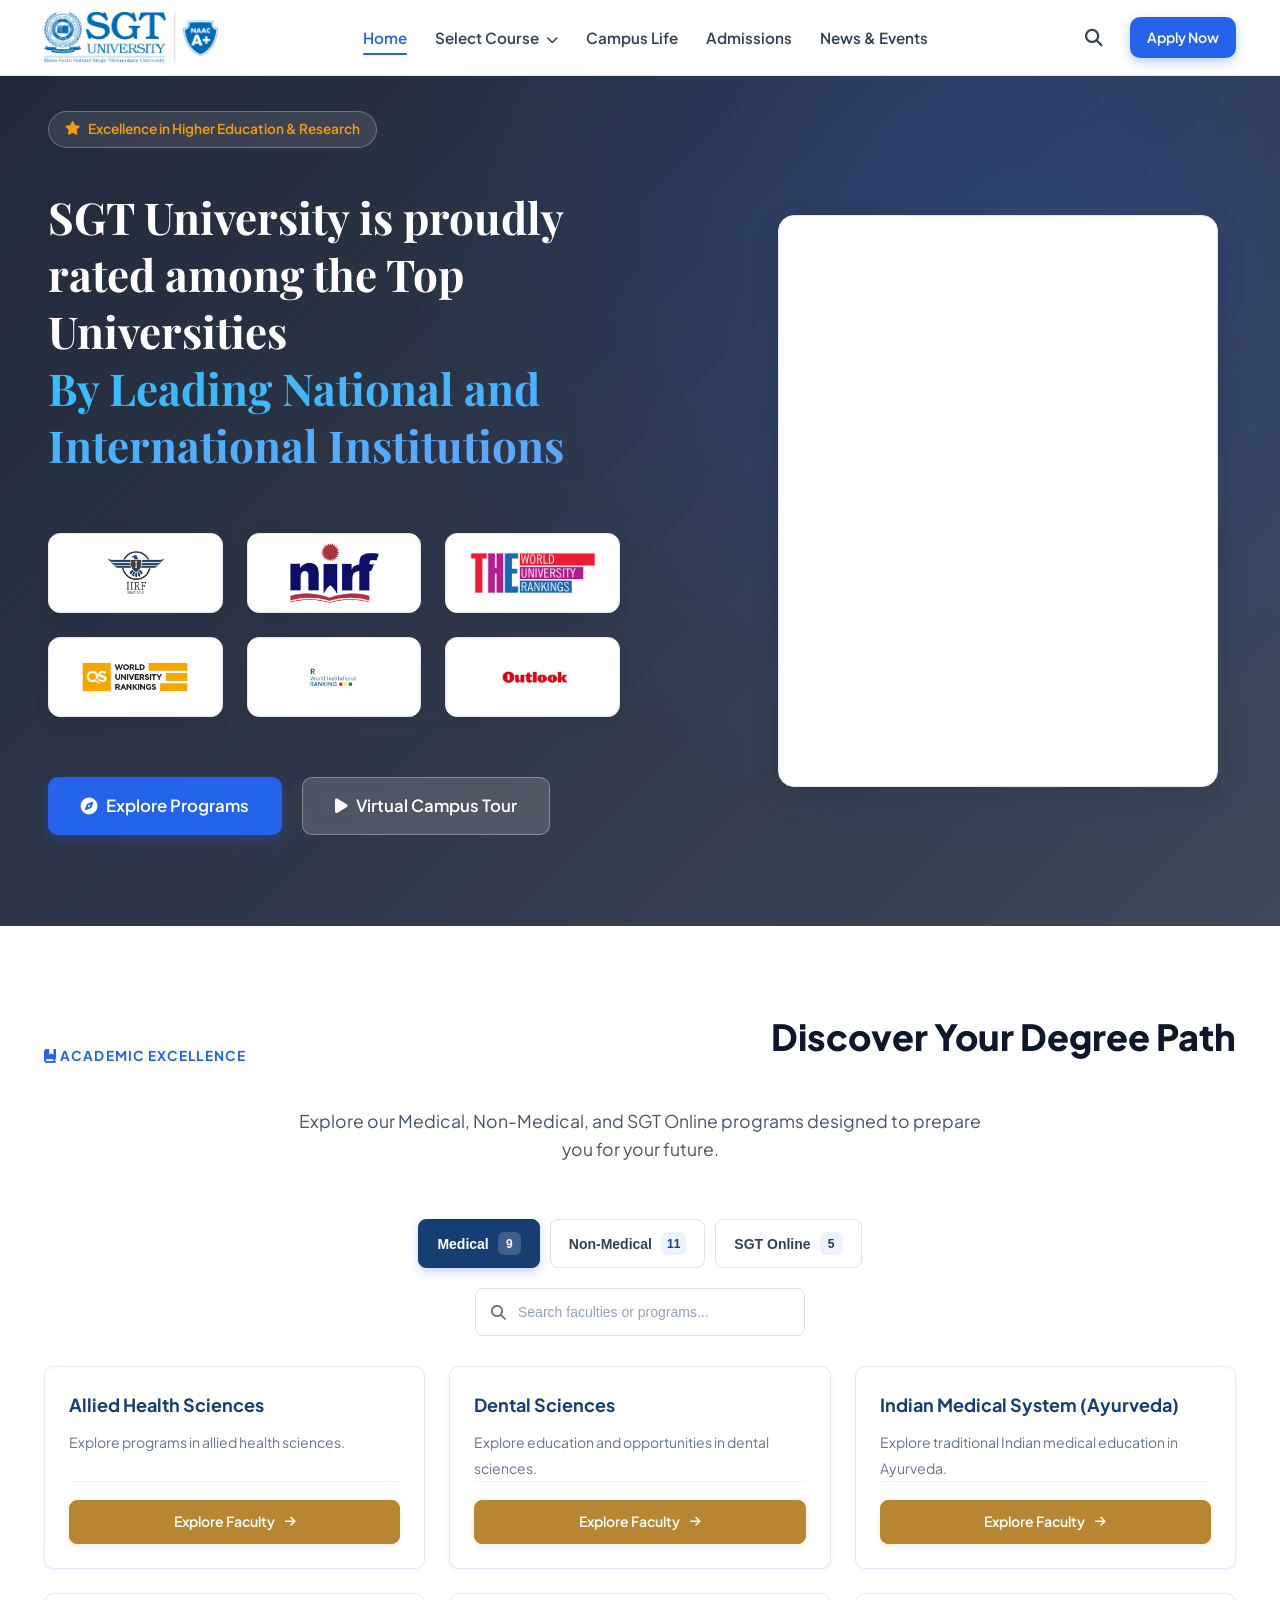
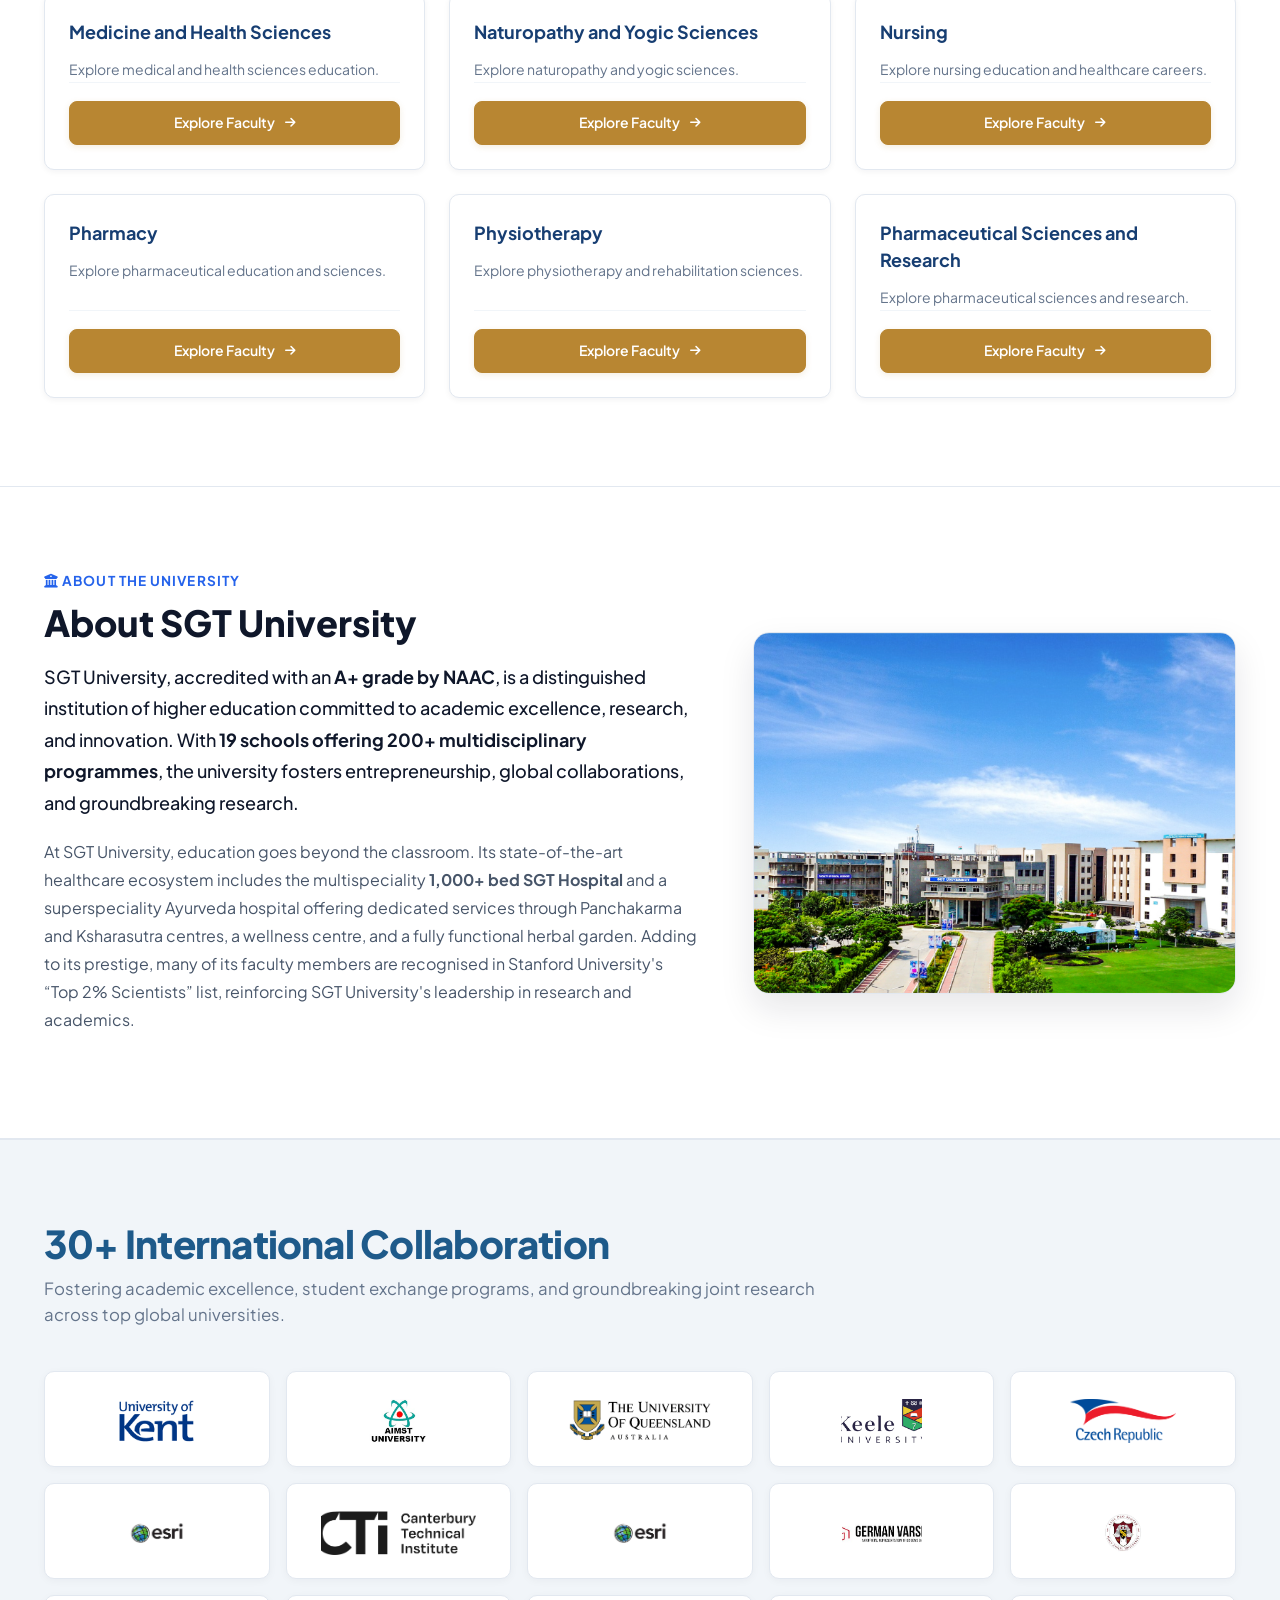
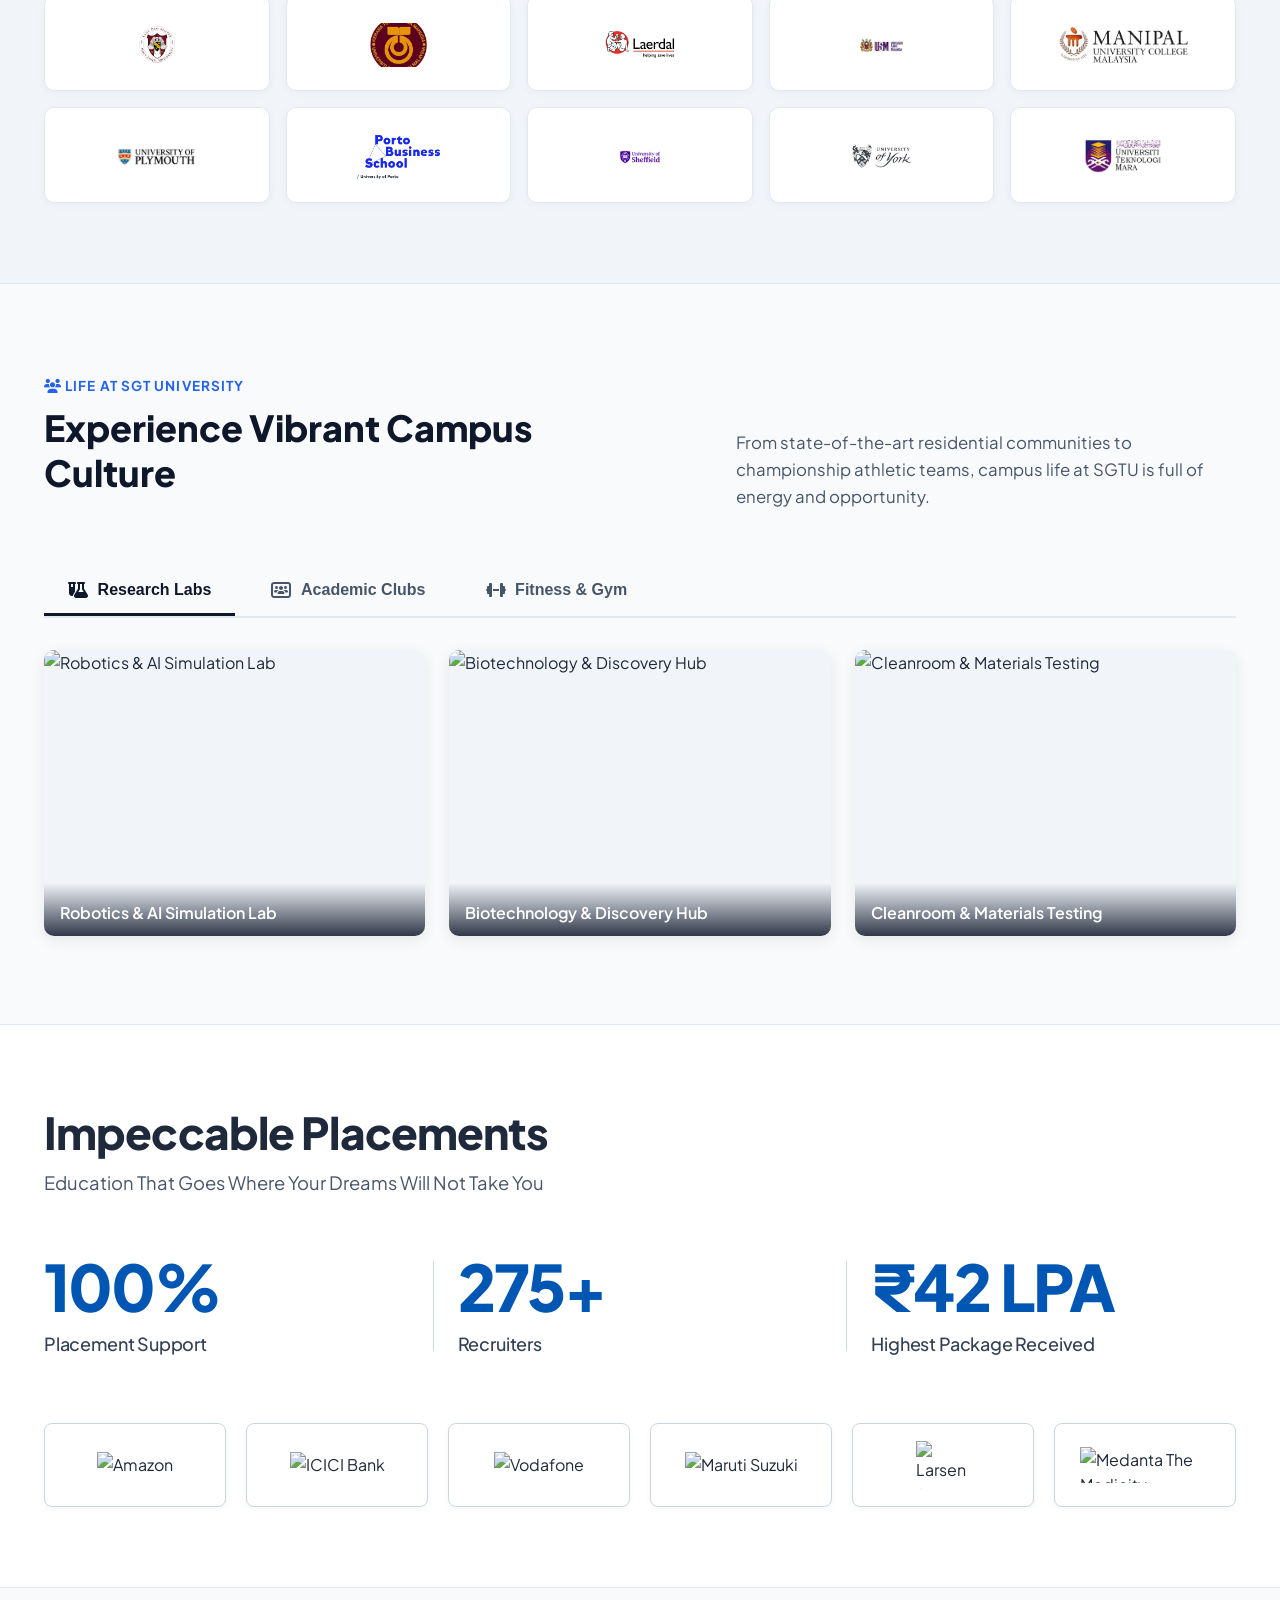
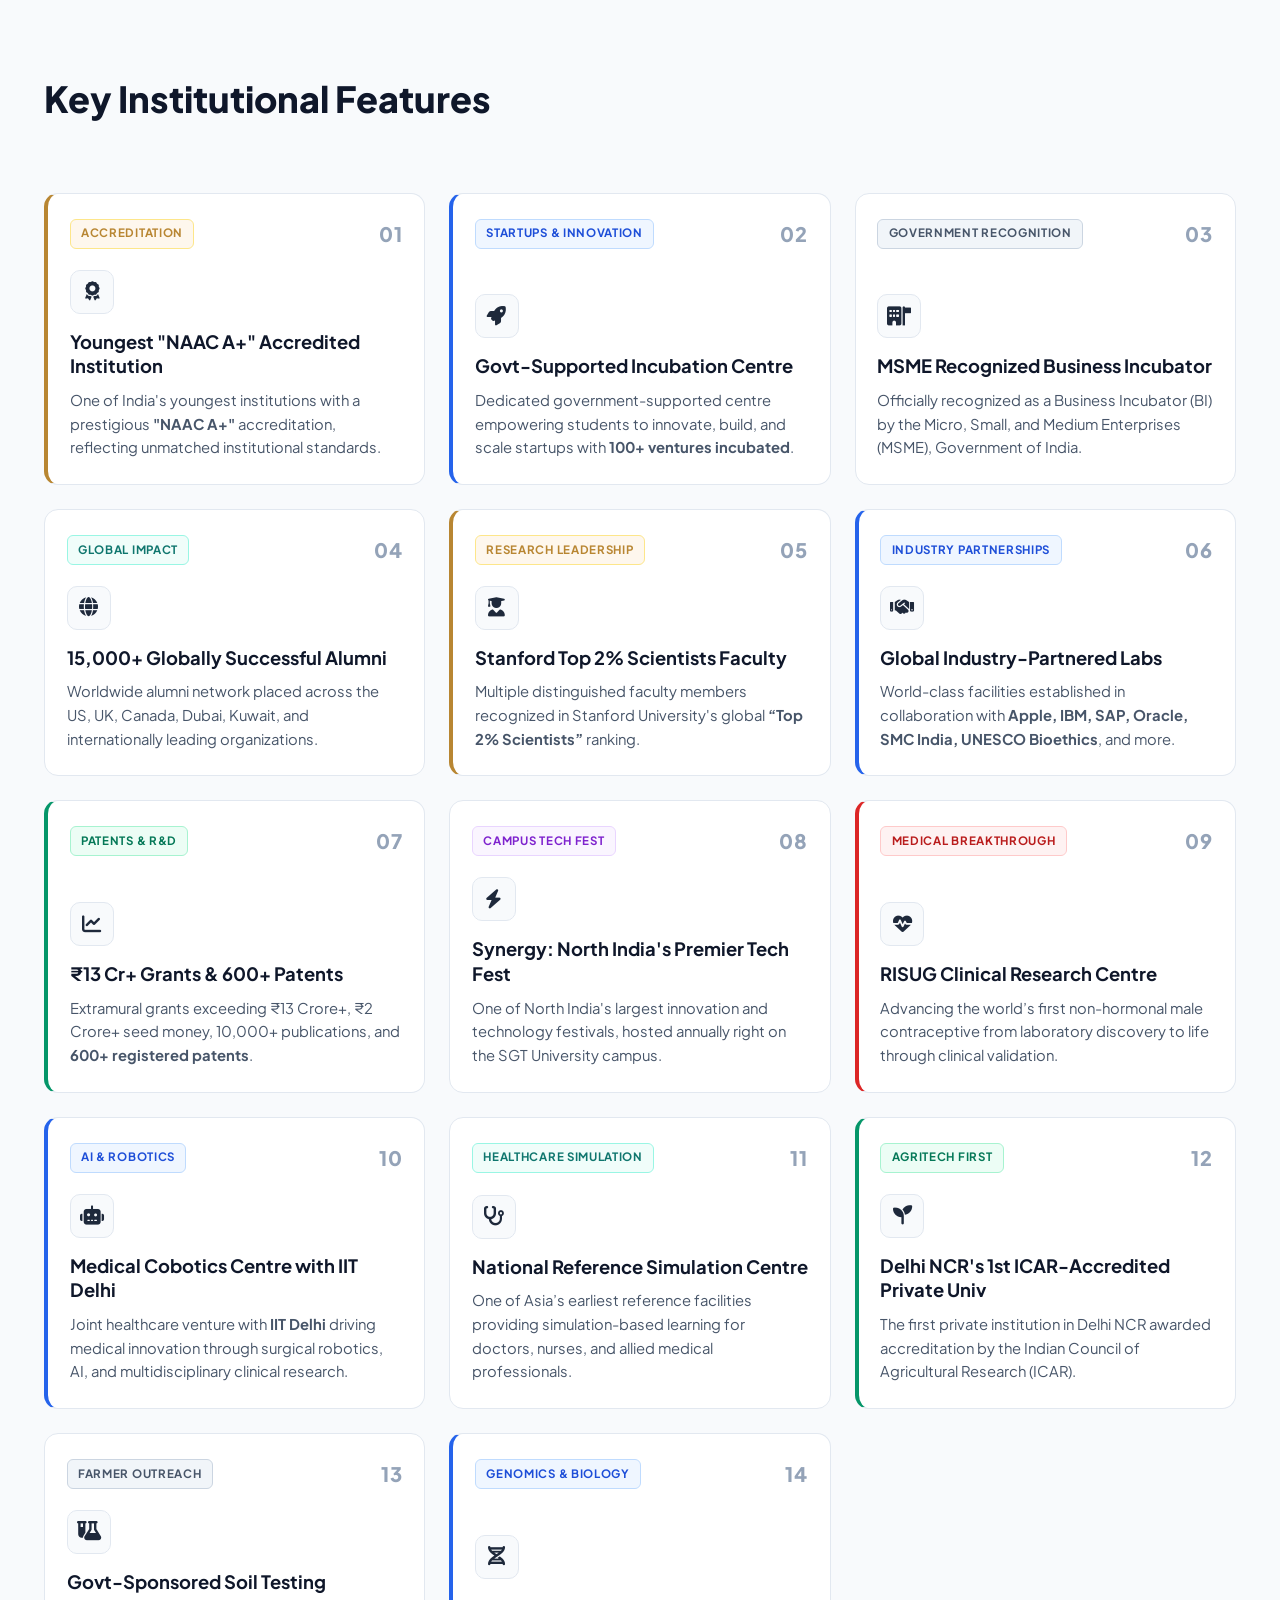
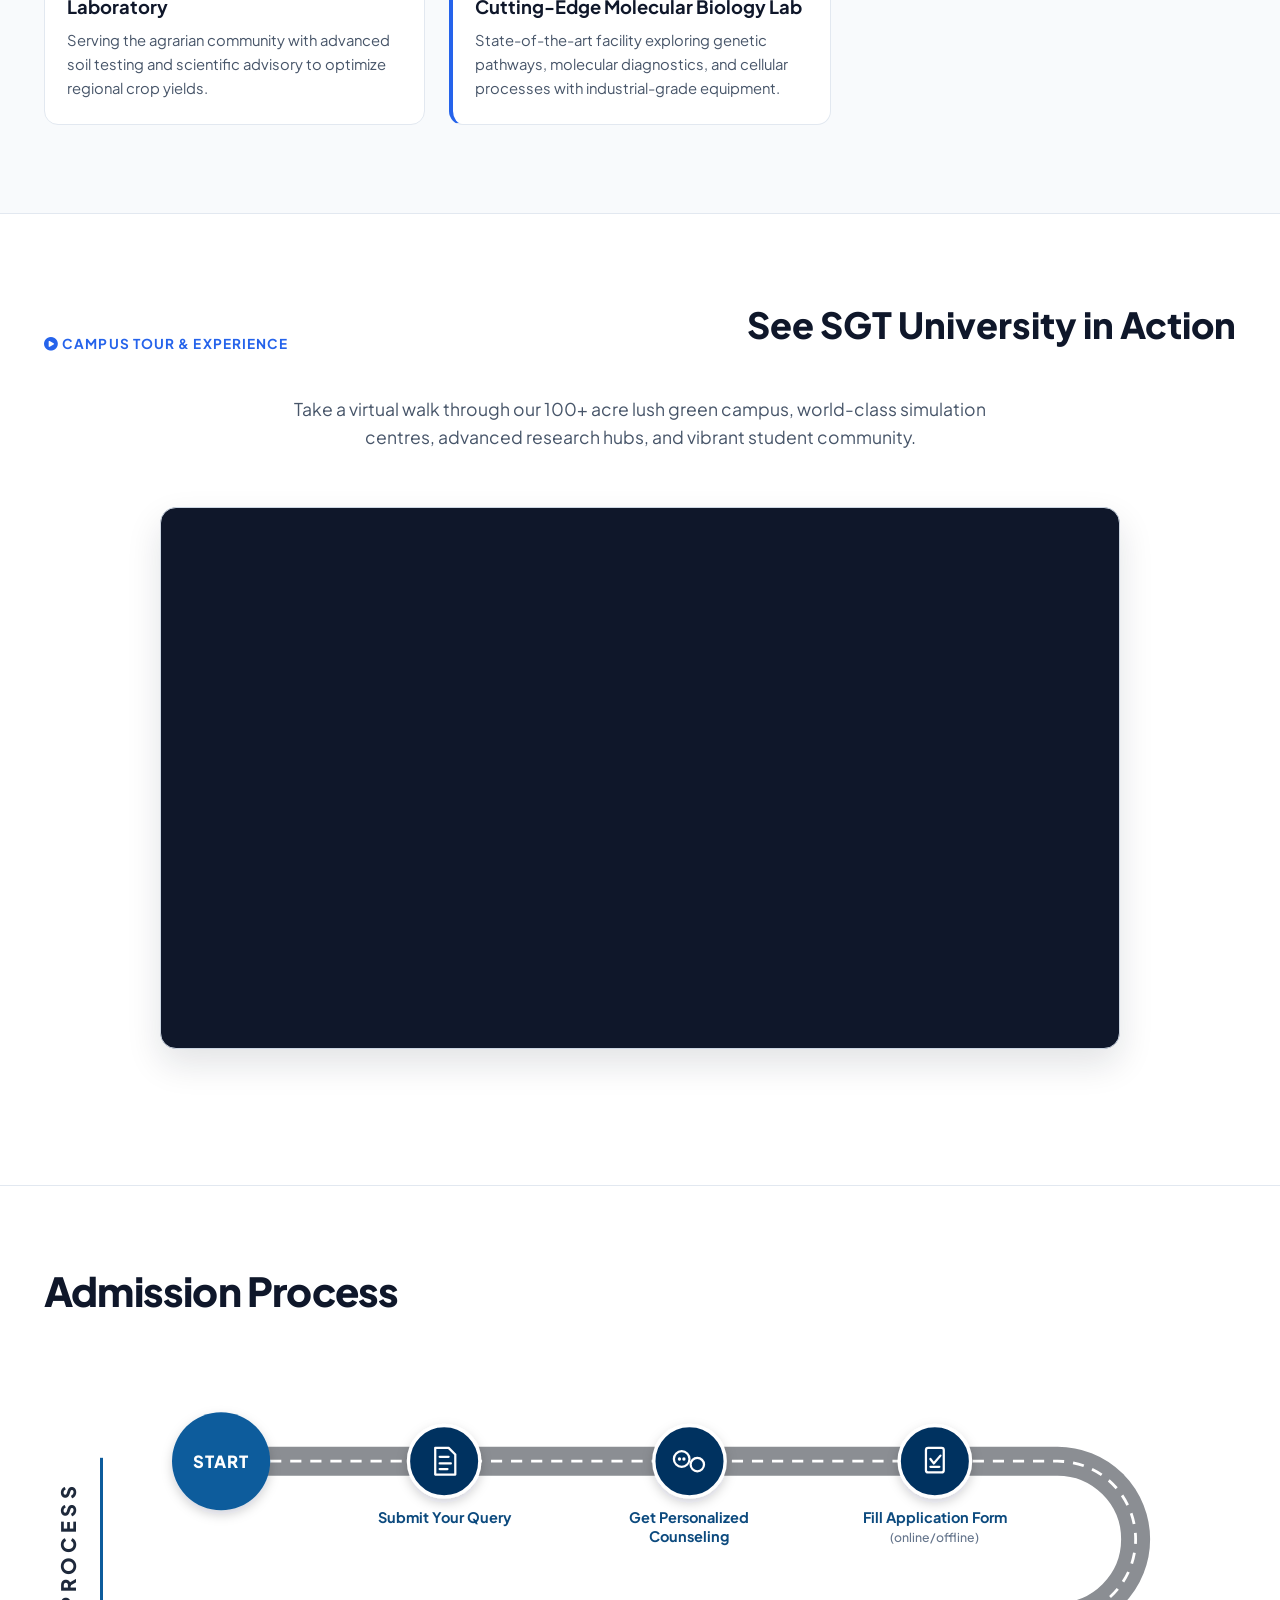
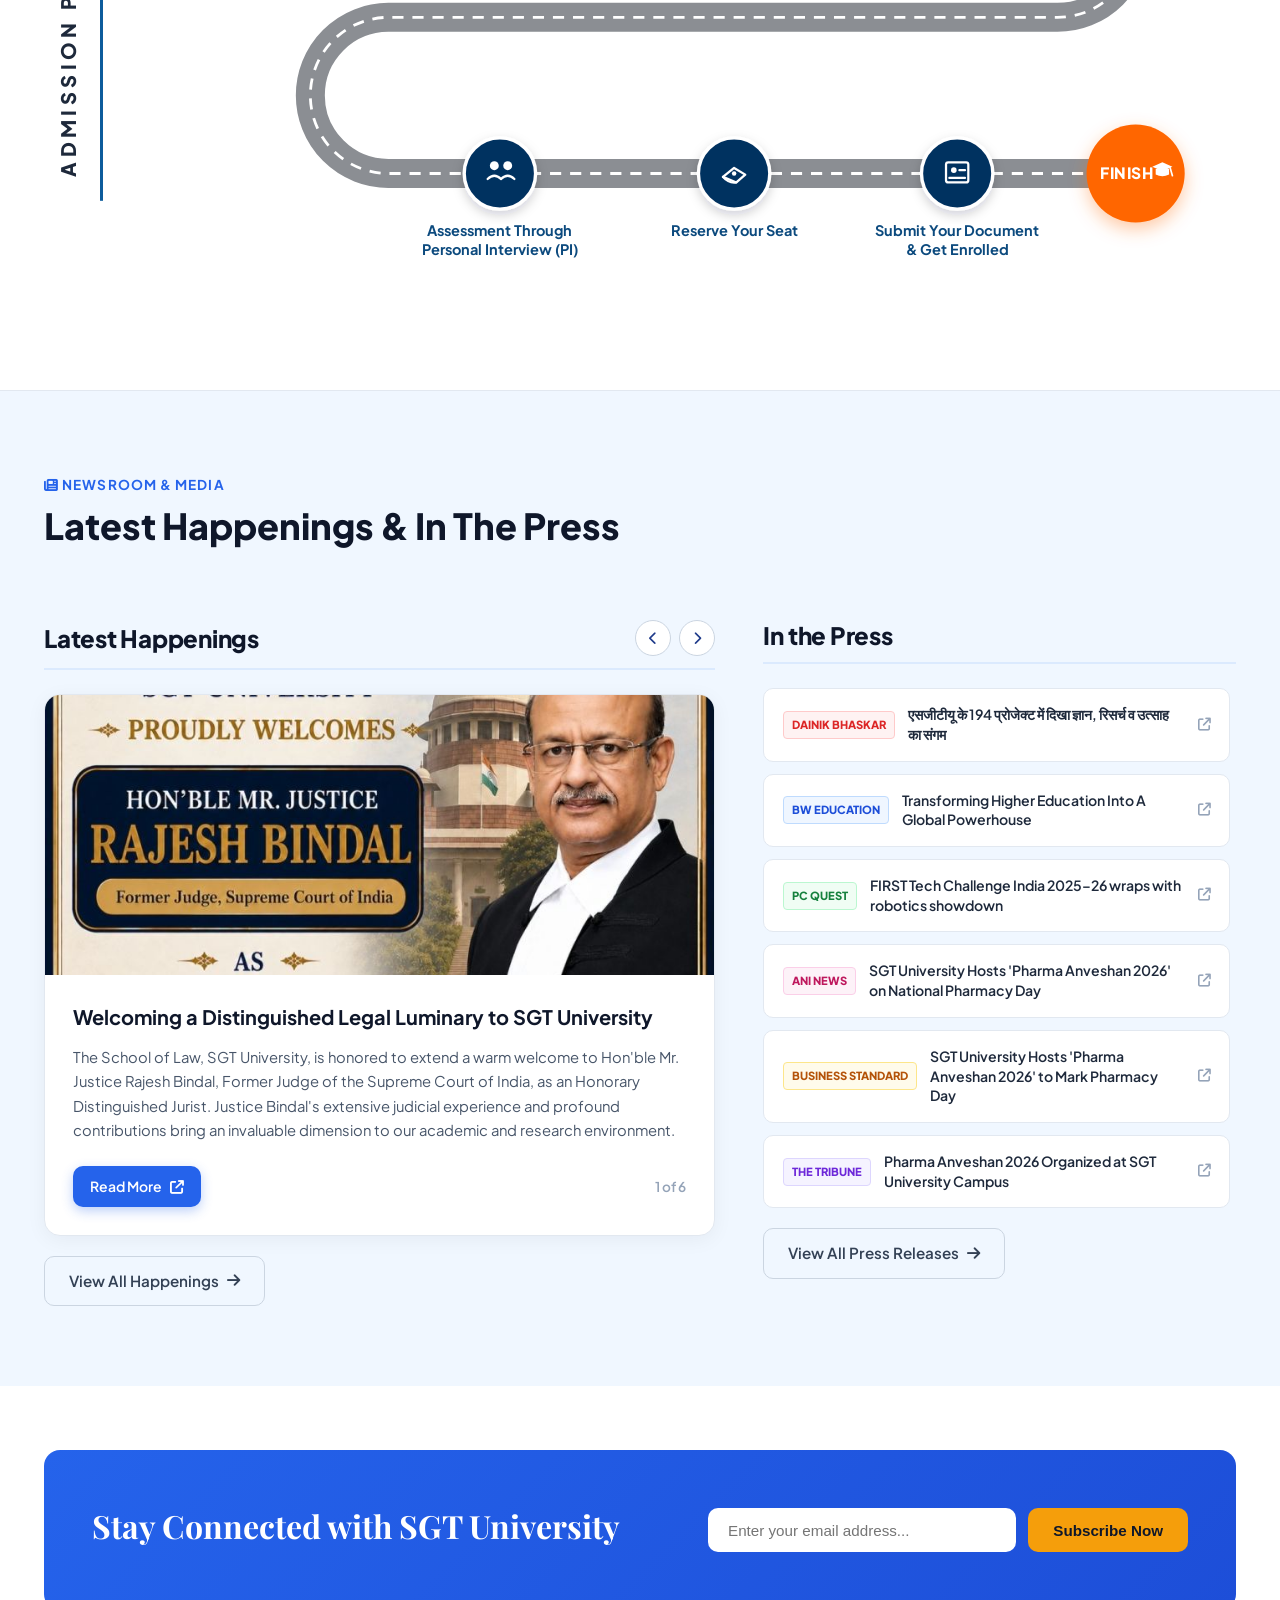
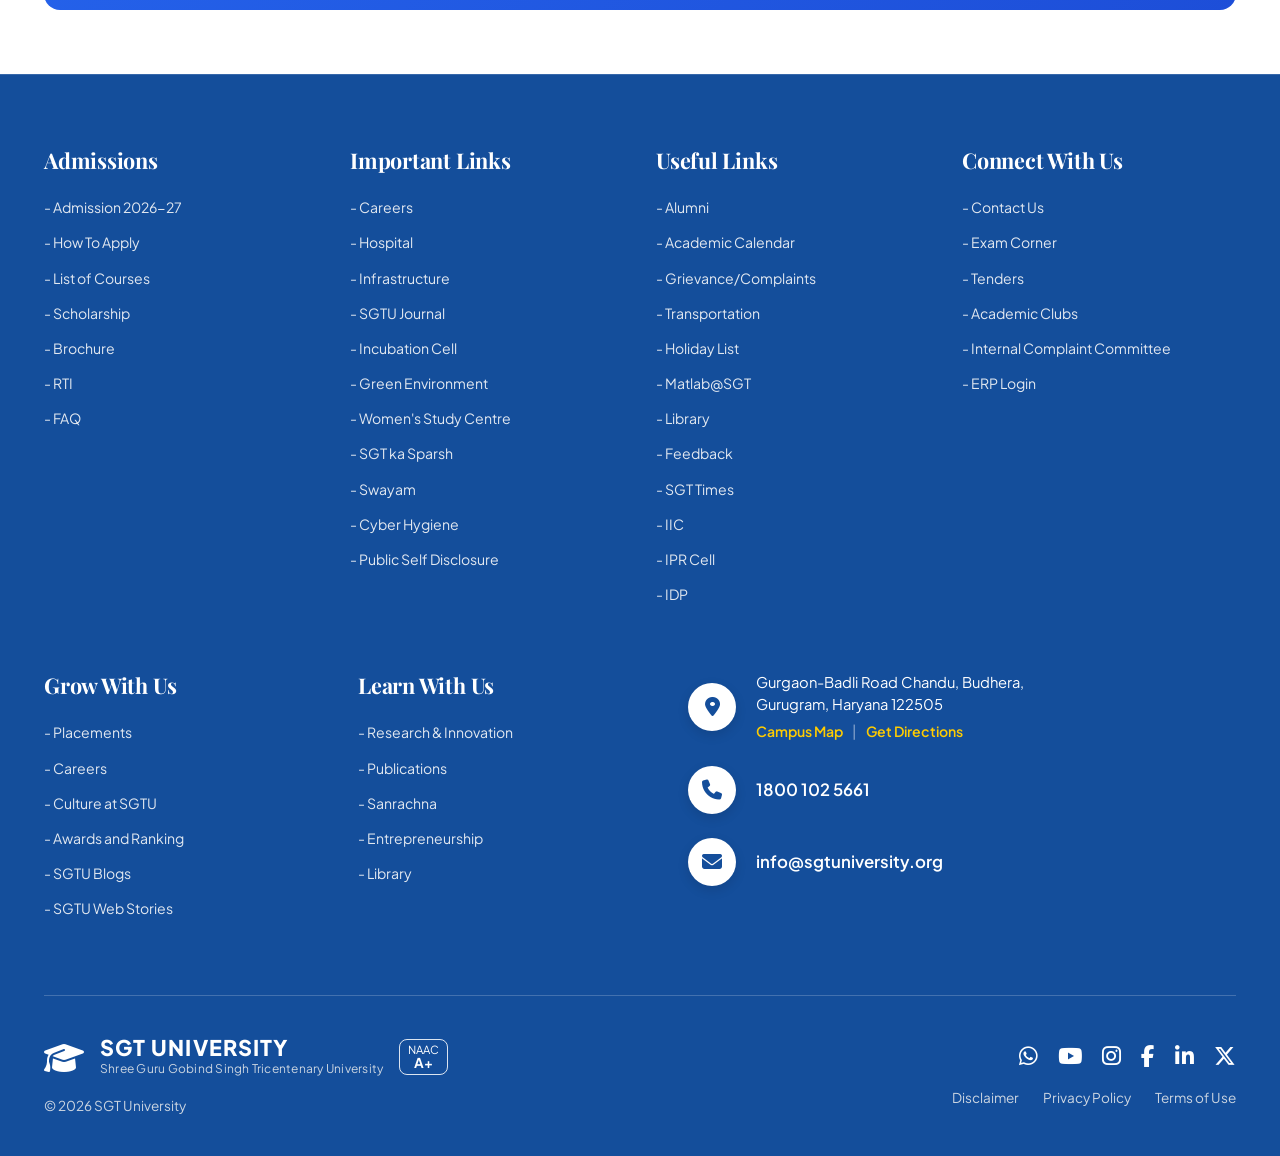
==== commit 15be9790: "update page as per instruction" ====
--- a/index.html
+++ b/index.html
@@ -138,37 +138,31 @@
             By Leading National and International Institutions
           </span>
         </h1>
-
-        <div class="hero-stats-row">
-
-          <div class="hero-stat-card">
-            <span class="stat-number" data-target="12">#0</span>
-            <span class="stat-label">Global Rank</span>
-          </div>
-
-          <div class="hero-stat-card">
-            <span class="stat-number" data-target="98">0%</span>
-            <span class="stat-label">Career Placement</span>
-          </div>
-
-          <div class="hero-stat-card">
-            <span class="stat-number" data-target="480">$0M+</span>
-            <span class="stat-label">Research Grants</span>
-          </div>
-
-          <div class="hero-stat-card">
-            <span class="stat-number" data-target="150">0+</span>
-            <span class="stat-label">Global Partners</span>
-          </div>
-
-          <div class="hero-stat-card">
-            <span class="stat-number" data-target="480">$0M+</span>
-            <span class="stat-label">Research Grants</span>
-          </div>
-
-          <div class="hero-stat-card">
-            <span class="stat-number" data-target="150">0+</span>
-            <span class="stat-label">Global Partners</span>
+        <!-- Hero Logos Row (Without Big Black Box) -->
+        <div class="hero-stats-row hero-logos-row">
+
+          <div class="hero-logo-card">
+            <img src="images/iirf.png" alt="Logo 1" class="hero-logo-img" />
+          </div>
+
+          <div class="hero-logo-card">
+            <img src="images/nirf.png" alt="Logo 2" class="hero-logo-img" />
+          </div>
+
+          <div class="hero-logo-card">
+            <img src="images/the-world-university-ranking.png" alt="Logo 3" class="hero-logo-img" />
+          </div>
+
+          <div class="hero-logo-card">
+            <img src="images/world-university-rankings.png" alt="Logo 4" class="hero-logo-img" />
+          </div>
+
+          <div class="hero-logo-card">
+            <img src="images/the-world-instututional-rankings.jpg" alt="Logo 5" class="hero-logo-img" />
+          </div>
+
+          <div class="hero-logo-card">
+            <img src="images/outlook.jpg" alt="Logo 6" class="hero-logo-img" />
           </div>
 
         </div>
@@ -179,75 +173,28 @@
             Explore Programs
           </a>
 
-          <button class="btn btn-secondary btn-lg" id="tour-btn">
+          <a href="https://www.youtube.com/watch?v=guoMNrOQZF4" target="_blank" class="btn btn-secondary btn-lg"
+            id="tour-btn">
             <i class="fa-solid fa-play"></i>
             Virtual Campus Tour
-          </button>
+          </a>
         </div>
 
       </div>
 
       <!-- RIGHT SECTION: FROM -->
-      <div class="hero-stats-section">
-        <div class="calculator-card">
-          <h3 class="box-title"><i class="fa-solid fa-calculator"></i> Quick Tuition Cost Estimator</h3>
-          <p class="calc-subtitle">Estimate annual tuition and residential expenses based on your preferences:</p>
-
-          <form id="tuition-form" onsubmit="event.preventDefault();">
-            <div class="form-group">
-              <label for="calc-level">Academic Level</label>
-              <select id="calc-level" class="form-select">
-                <option value="undergrad">Undergraduate Degree</option>
-                <option value="postgrad">Postgraduate / Master's Degree</option>
-                <option value="doctoral">Ph.D. Candidate (Fully Funded Available)</option>
-              </select>
-            </div>
-
-            <div class="form-group">
-              <label for="calc-residency">Residency Status</label>
-              <select id="calc-residency" class="form-select">
-                <option value="in-state">In-State Resident</option>
-                <option value="out-state">Out-of-State Resident</option>
-                <option value="international">International Student</option>
-              </select>
-            </div>
-
-            <div class="form-group">
-              <label for="calc-housing">Housing Preference</label>
-              <select id="calc-housing" class="form-select">
-                <option value="on-campus">On-Campus Residence & Meal Plan</option>
-                <option value="off-campus">Off-Campus Housing</option>
-                <option value="commuter">Commuter / Living with Family</option>
-              </select>
-            </div>
-
-            <div class="calc-result-box">
-              <div class="result-row">
-                <span>Tuition & Fees:</span>
-                <strong id="res-tuition">$18,500</strong>
-              </div>
-              <div class="result-row">
-                <span>Room & Board:</span>
-                <strong id="res-housing">$11,200</strong>
-              </div>
-              <div class="result-row">
-                <span>Estimated Merit Aid Avg:</span>
-                <span class="text-green" id="res-aid">-$6,000</span>
-              </div>
-              <hr class="divider">
-              <div class="result-total">
-                <span>Estimated Net Cost / Year:</span>
-                <span class="total-price" id="res-total">$23,700</span>
-              </div>
-            </div>
-
-            <button type="button" class="btn btn-primary btn-block mt-3" id="apply-modal-trigger">
-              Start Application Form
-            </button>
-          </form>
-        </div>
-
-      </div>
+      <!-- Exact LeadSquared Form -->
+      <div class="calculator-card iframe-form-box">
+        <iframe name="leadsquared_landing_page_frame" title="SGTU Admissions Open for A.Y. 2025-26 – Apply Now"
+          src="https://sgtuni.viewpage.co/SGTU-LMS-organic?utm_source=Direct%20Traffic&utm_medium=Apply%20Online&utm_campaign=Admissions?ignoremxtracking=mxtrue"
+          width="100%" height="550" frameborder="0" marginwidth="0" marginheight="0" scrolling="no">
+        </iframe>
+        <script type="text/javascript">
+          var MXLandingPageId = 'e54dd444-bb07-11ec-8121-0af88934a77e';
+        </script>
+      </div>
+
+    </div>
 
     </div>
   </section>
@@ -267,7 +214,7 @@
         <h2 class="section-title">Discover Your Degree Path</h2>
 
         <p class="section-description">
-          Explore our Medical, Non-Medical, and Online programs
+          Explore our Medical, Non-Medical, and SGT Online programs
           designed to prepare you for your future.
         </p>
       </div>
@@ -308,9 +255,14 @@
 
 
   <!-- About SGT University Section -->
+  <!-- ================================================================= -->
+  <!-- About SGT University Section (With Single Image on the Right)    -->
+  <!-- ================================================================= -->
   <section class="section about-sgt-section" id="about-sgt">
     <div class="container">
       <div class="about-sgt-layout">
+
+        <!-- Left Column: Content -->
         <div class="about-sgt-content">
           <span class="section-subtitle">
             <i class="fa-solid fa-building-columns"></i>
@@ -318,60 +270,33 @@
           </span>
           <h2 class="section-title">About SGT University</h2>
           <p class="about-lead">
-            SGT University, accredited with an <strong>A+ grade by NAAC</strong>, is a distinguished institution of higher education committed to academic excellence, research, and innovation. With <strong>19 schools offering 200+ multidisciplinary programmes</strong>, the university fosters entrepreneurship, global collaborations, and groundbreaking research.
+            SGT University, accredited with an <strong>A+ grade by NAAC</strong>, is a distinguished institution of
+            higher education committed to academic excellence, research, and innovation. With <strong>19 schools
+              offering 200+ multidisciplinary programmes</strong>, the university fosters entrepreneurship, global
+            collaborations, and groundbreaking research.
           </p>
           <p class="about-text">
-            At SGT University, education goes beyond the classroom. Its state-of-the-art healthcare ecosystem includes the multispeciality <strong>1,000+ bed SGT Hospital</strong> and a superspeciality Ayurveda hospital offering dedicated services through Panchakarma and Ksharasutra centres, a wellness centre, and a fully functional herbal garden. Adding to its prestige, many of its faculty members are recognised in Stanford University's “Top 2% Scientists” list, reinforcing SGT University's leadership in research and academics.
+            At SGT University, education goes beyond the classroom. Its state-of-the-art healthcare ecosystem includes
+            the multispeciality <strong>1,000+ bed SGT Hospital</strong> and a superspeciality Ayurveda hospital
+            offering dedicated services through Panchakarma and Ksharasutra centres, a wellness centre, and a fully
+            functional herbal garden. Adding to its prestige, many of its faculty members are recognised in Stanford
+            University's “Top 2% Scientists” list, reinforcing SGT University's leadership in research and academics.
           </p>
         </div>
 
-        <div class="about-sgt-highlights">
-          <div class="about-highlight-card">
-            <div class="highlight-icon">
-              <i class="fa-solid fa-award"></i>
-            </div>
-            <div class="highlight-info">
-              <h3>NAAC A+ Accredited</h3>
-              <p>Recognized for highest standards of academic &amp; institutional excellence.</p>
-            </div>
-          </div>
-
-          <div class="about-highlight-card">
-            <div class="highlight-icon">
-              <i class="fa-solid fa-graduation-cap"></i>
-            </div>
-            <div class="highlight-info">
-              <h3>19 Schools &amp; 200+ Programmes</h3>
-              <p>Multidisciplinary education spanning healthcare, tech, commerce &amp; law.</p>
-            </div>
-          </div>
-
-          <div class="about-highlight-card">
-            <div class="highlight-icon">
-              <i class="fa-solid fa-hospital"></i>
-            </div>
-            <div class="highlight-info">
-              <h3>1,000+ Bed Hospital &amp; Ayurveda</h3>
-              <p>Multispeciality hospital, Panchakarma centre &amp; medicinal herbal garden.</p>
-            </div>
-          </div>
-
-          <div class="about-highlight-card">
-            <div class="highlight-icon">
-              <i class="fa-solid fa-microscope"></i>
-            </div>
-            <div class="highlight-info">
-              <h3>Stanford Top 2% Scientists</h3>
-              <p>Distinguished faculty recognised globally for research impact.</p>
-            </div>
-          </div>
-        </div>
+        <!-- Right Column: Single Image Card -->
+        <div class="about-sgt-visual">
+          <div class="about-image-card">
+            <img src="./images/sgt-building.jpg" alt="SGT University Campus" class="about-img" />
+          </div>
+        </div>
+
       </div>
     </div>
   </section>
 
 
-    <!-- ================================================================= -->
+  <!-- ================================================================= -->
   <!-- START: 31+ International Collaboration Section                    -->
   <!-- ================================================================= -->
   <section class="section collaborations-section" id="international-collaborations">
@@ -379,142 +304,156 @@
 
       <!-- Section Header -->
       <div class="collab-header">
-        <h2 class="collab-title">31+ International Collaboration</h2>
+        <h2 class="collab-title">30+ International Collaboration</h2>
         <p class="collab-subtitle">
-          Fostering academic excellence, student exchange programs, and groundbreaking joint research across top global universities.
+          Fostering academic excellence, student exchange programs, and groundbreaking joint research across top global
+          universities.
         </p>
       </div>
 
       <!-- 6x5 Grid (30 Logo Cards) -->
       <div class="collab-logos-grid">
 
-        <!-- Row 1 (Logos 1 to 6) -->
-        <div class="collab-card" title="University of Kent">
-          <img src="https://upload.wikimedia.org/wikipedia/commons/e/e4/University_of_Kent_logo.svg" alt="University of Kent" class="collab-logo">
-        </div>
-
-        <div class="collab-card" title="Keele University">
-          <img src="https://upload.wikimedia.org/wikipedia/commons/d/d4/Keele_University_logo.svg" alt="Keele University" class="collab-logo">
-        </div>
-
-        <div class="collab-card" title="Hungarian University of Fine Arts">
-          <img src="https://upload.wikimedia.org/wikipedia/commons/thumb/c/c8/Magyar_K%C3%A9pz%C5%91m%C5%B1v%C3%A9szeti_Egyetem_c%C3%ADmere.svg/320px-Magyar_K%C3%A9pz%C5%91m%C5%B1v%C3%A9szeti_Egyetem_c%C3%ADmere.svg.png" alt="Hungarian University of Fine Arts" class="collab-logo">
-        </div>
-
-        <div class="collab-card" title="Universiti Teknologi MARA">
-          <img src="https://upload.wikimedia.org/wikipedia/commons/thumb/3/36/Universiti_Teknologi_MARA_logo.svg/320px-Universiti_Teknologi_MARA_logo.svg.png" alt="Universiti Teknologi MARA" class="collab-logo">
-        </div>
-
-        <div class="collab-card" title="Manipal University College Malaysia">
-          <img src="https://upload.wikimedia.org/wikipedia/en/thumb/5/52/Manipal_University_logo.svg/320px-Manipal_University_logo.svg.png" alt="Manipal University College" class="collab-logo">
-        </div>
-
-        <div class="collab-card" title="The University of Queensland">
-          <img src="https://upload.wikimedia.org/wikipedia/commons/thumb/6/61/University_of_Queensland_logo.svg/320px-University_of_Queensland_logo.svg.png" alt="University of Queensland" class="collab-logo">
-        </div>
-
-        <!-- Row 2 (Logos 7 to 12) -->
-        <div class="collab-card" title="AIMST University">
-          <span class="collab-text-logo aimst">AIMST UNIVERSITY</span>
-        </div>
-
-        <div class="collab-card" title="German Varsity">
-          <span class="collab-text-logo german">GERMAN VARSITY</span>
-        </div>
-
-        <div class="collab-card" title="Tbilisi State Medical University">
-          <span class="collab-text-logo tbilisi">TSMU GEORGIA</span>
-        </div>
-
-        <div class="collab-card" title="B.H.M.S. Switzerland">
-          <span class="collab-text-logo bhms">B.H.M.S.<sup>+</sup><br><small>Switzerland</small></span>
-        </div>
-
-        <div class="collab-card" title="Budapest Metropolitan University">
-          <span class="collab-text-logo budapest">METROPOLITAN<br><small>Budapest</small></span>
-        </div>
-
-        <div class="collab-card" title="Universiti Sains Malaysia">
-          <span class="collab-text-logo usm">USM MALAYSIA</span>
-        </div>
-
-        <!-- Row 3 (Logos 13 to 18) -->
-        <div class="collab-card" title="Esri GIS">
-          <img src="https://upload.wikimedia.org/wikipedia/commons/thumb/d/df/Esri_logo.svg/320px-Esri_logo.svg.png" alt="Esri" class="collab-logo">
-        </div>
-
-        <div class="collab-card" title="University of Plymouth">
-          <img src="https://upload.wikimedia.org/wikipedia/commons/thumb/7/75/University_of_Plymouth_logo.svg/320px-University_of_Plymouth_logo.svg.png" alt="University of Plymouth" class="collab-logo">
-        </div>
-
-        <div class="collab-card" title="Binawan University">
-          <span class="collab-text-logo binawan">BINAWAN UNIV</span>
-        </div>
-
-        <div class="collab-card" title="CEIC">
-          <span class="collab-text-logo ceic">C E I C</span>
-        </div>
-
-        <div class="collab-card" title="Vilnius Tech">
-          <img src="https://upload.wikimedia.org/wikipedia/commons/thumb/5/5e/Vilnius_Tech_logo.svg/320px-Vilnius_Tech_logo.svg.png" alt="Vilnius Tech" class="collab-logo">
-        </div>
-
-        <div class="collab-card" title="The Hebrew University of Jerusalem">
-          <span class="collab-text-logo hebrew">HEBREW UNIV<br><small>Jerusalem</small></span>
-        </div>
-
-        <!-- Row 4 (Logos 19 to 24) -->
-        <div class="collab-card" title="Laerdal Medical">
-          <span class="collab-text-logo laerdal">Laerdal</span>
-        </div>
-
-        <div class="collab-card" title="Ajman University">
-          <span class="collab-text-logo ajman">AJMAN UNIV<br><small>UAE</small></span>
-        </div>
-
-        <div class="collab-card" title="Learn Global">
-          <span class="collab-text-logo learn">LEARN GLOBAL</span>
-        </div>
-
-        <div class="collab-card" title="Medical University of Warsaw">
-          <span class="collab-text-logo warsaw">WARSAW UNIV<br><small>Poland</small></span>
-        </div>
-
-        <div class="collab-card" title="Czech Republic Partner">
-          <span class="collab-text-logo czech">Czech Republic</span>
-        </div>
-
-        <div class="collab-card" title="Vira International">
-          <span class="collab-text-logo vira">Vira Int.</span>
-        </div>
-
-        <!-- Row 5 (Logos 25 to 30) -->
-        <div class="collab-card" title="Akademi Kesehatan Kartini">
-          <span class="collab-text-logo kartini">AKK BATAM</span>
-        </div>
-
-        <div class="collab-card" title="Universitas Hindu Indonesia">
-          <span class="collab-text-logo unhi">UNHI INDONESIA</span>
-        </div>
-
-        <div class="collab-card" title="Holy Angel University">
-          <span class="collab-text-logo holy">HOLY ANGEL UNIV</span>
-        </div>
-
-        <div class="collab-card" title="University of Wollongong">
-          <img src="https://upload.wikimedia.org/wikipedia/en/thumb/0/07/University_of_Wollongong_logo.svg/320px-University_of_Wollongong_logo.svg.png" alt="University of Wollongong" class="collab-logo">
-        </div>
-
-        <div class="collab-card" title="MAHSA University">
-          <span class="collab-text-logo mahsa">MAHSA UNIV</span>
-        </div>
-
-        <div class="collab-card" title="University of York">
-          <img src="https://upload.wikimedia.org/wikipedia/commons/thumb/1/15/University_of_York_logo.svg/320px-University_of_York_logo.svg.png" alt="University of York" class="collab-logo">
-        </div>
-
-      </div>
-
+        <!-- 1. University of Kent -->
+        <div class="collab-card">
+          <div class="collab-logo-box">
+            <img src="./images/collabration/university-of-kent.png" alt="University of Kent" class="collab-logo">
+          </div>
+        </div>
+
+        <!-- 2. Utah Tech University -->
+        <div class="collab-card">
+          <div class="collab-logo-box">
+            <img src="./images/collabration/aimst-university.jpg" alt="Utah Tech University" class="collab-logo">
+          </div>
+        </div>
+
+        <!-- 3. University of Sheffield -->
+        <div class="collab-card">
+          <div class="collab-logo-box">
+            <img src="./images/collabration/austrilia-university.png" alt="University of Sheffield" class="collab-logo">
+          </div>
+        </div>
+
+        <!-- 4. Keele University -->
+        <div class="collab-card">
+          <div class="collab-logo-box">
+            <img src="./images/collabration/keele-university.png" alt="Keele University" class="collab-logo">
+          </div>
+        </div>
+
+        <!-- 5. UniLaSalle France -->
+        <div class="collab-card">
+          <div class="collab-logo-box">
+            <img src="./images/collabration/czech-republic-university.webp" alt="UniLaSalle" class="collab-logo">
+          </div>
+        </div>
+
+        <!-- 6. Budapest Metropolitan University -->
+        <div class="collab-card">
+          <div class="collab-logo-box">
+            <img src="./images/collabration/esri-university.jpg" alt="Budapest Metropolitan University" class="collab-logo">
+          </div>
+        </div>
+
+        <!-- 7. University of York -->
+        <div class="collab-card">
+          <div class="collab-logo-box">
+            <img src="./images/collabration/cti-university.png" alt="University of York" class="collab-logo">
+          </div>
+        </div>
+
+        <!-- 8. Hungarian University of Fine Arts -->
+        <div class="collab-card">
+          <div class="collab-logo-box">
+            <img src="./images/collabration/esri-university.jpg" alt="Hungarian University of Fine Arts" class="collab-logo">
+          </div>
+        </div>
+
+        <!-- 9. Universiti Teknologi Malaysia (UTM) -->
+        <div class="collab-card">
+          <div class="collab-logo-box">
+            <img src="./images/collabration/german-wars-university.jpg" alt="UTM Malaysia" class="collab-logo">
+          </div>
+        </div>
+
+        <!-- 10. Vilnius Tech -->
+        <div class="collab-card">
+          <div class="collab-logo-box">
+            <img src="./images/collabration/holy-angel-university.jpg" alt="Vilnius Tech" class="collab-logo">
+          </div>
+        </div>
+
+        <!-- 11. Universitas Hindu Indonesia -->
+        <div class="collab-card">
+          <div class="collab-logo-box">
+            <img src="./images/collabration/holy-angel-university.jpg" alt="UNHI Indonesia" class="collab-logo">
+          </div>
+        </div>
+
+        <!-- 12. Medical University of Warsaw -->
+        <div class="collab-card">
+          <div class="collab-logo-box">
+            <img src="./images/collabration/kermana-university.jpg" alt="Medical University of Warsaw" class="collab-logo">
+          </div>
+        </div>
+
+        <!-- 13. DPU Dhurakij Pundit University -->
+        <div class="collab-card">
+          <div class="collab-logo-box">
+            <img src="./images/collabration/laerdal-university.jpg" alt="DPU Thailand" class="collab-logo">
+          </div>
+        </div>
+
+        <!-- 14. Porto Business School -->
+        <div class="collab-card">
+          <div class="collab-logo-box">
+            <img src="./images/collabration/malsiya-university.jpg" alt="Porto Business School" class="collab-logo">
+          </div>
+        </div>
+
+        <!-- 15. Teesside University -->
+        <div class="collab-card">
+          <div class="collab-logo-box">
+            <img src="./images/collabration/manipal-university.jpg" alt="Teesside University" class="collab-logo">
+          </div>
+        </div>
+
+        <!-- 16. AIMST University -->
+        <div class="collab-card">
+          <div class="collab-logo-box">
+            <img src="./images/collabration/plymouth-university.png" alt="AIMST University" class="collab-logo">
+          </div>
+        </div>
+
+        <!-- 17. Griffith University -->
+        <div class="collab-card">
+          <div class="collab-logo-box">
+            <img src="./images/collabration/porto-bussiness-school.png" alt="Griffith University" class="collab-logo">
+          </div>
+        </div>
+
+        <!-- 18. Manipal University College Malaysia -->
+        <div class="collab-card">
+          <div class="collab-logo-box">
+            <img src="./images/collabration/sheffield-university.png" alt="Manipal University" class="collab-logo">
+          </div>
+        </div>
+
+        <!-- 19. Manipal University College Malaysia -->
+        <div class="collab-card">
+          <div class="collab-logo-box">
+            <img src="./images/collabration/university-of-york.jpg" alt="Manipal University" class="collab-logo">
+          </div>
+        </div>
+
+        <!-- 20. Manipal University College Malaysia -->
+        <div class="collab-card">
+          <div class="collab-logo-box">
+            <img src="./images/collabration/university-technology-mara.png" alt="Manipal University" class="collab-logo">
+          </div>
+        </div>
+        
     </div>
   </section>
   <!-- ================================================================= -->
@@ -552,24 +491,27 @@
         </div>
 
         <div class="tabs-content">
-          
+
           <!-- Tab 1: Research Labs (3 Images) -->
           <div class="tab-pane active" id="tab-housing">
             <div class="tab-images-grid">
               <div class="tab-image-card">
-                <img src="https://images.unsplash.com/photo-1581091226825-a6a2a5aee158?auto=format&fit=crop&w=800&q=80" alt="Robotics & AI Simulation Lab" loading="lazy">
+                <img src="https://images.unsplash.com/photo-1581091226825-a6a2a5aee158?auto=format&fit=crop&w=800&q=80"
+                  alt="Robotics & AI Simulation Lab" loading="lazy">
                 <div class="image-caption">
                   <h4>Robotics & AI Simulation Lab</h4>
                 </div>
               </div>
               <div class="tab-image-card">
-                <img src="https://images.unsplash.com/photo-1582719478250-c89cae4dc85b?auto=format&fit=crop&w=800&q=80" alt="Biotechnology & Discovery Hub" loading="lazy">
+                <img src="https://images.unsplash.com/photo-1582719478250-c89cae4dc85b?auto=format&fit=crop&w=800&q=80"
+                  alt="Biotechnology & Discovery Hub" loading="lazy">
                 <div class="image-caption">
                   <h4>Biotechnology & Discovery Hub</h4>
                 </div>
               </div>
               <div class="tab-image-card">
-                <img src="https://images.unsplash.com/photo-1532187863486-abf9dbad1b69?auto=format&fit=crop&w=800&q=80" alt="Cleanroom & Materials Testing" loading="lazy">
+                <img src="https://images.unsplash.com/photo-1532187863486-abf9dbad1b69?auto=format&fit=crop&w=800&q=80"
+                  alt="Cleanroom & Materials Testing" loading="lazy">
                 <div class="image-caption">
                   <h4>Cleanroom & Materials Testing</h4>
                 </div>
@@ -581,19 +523,22 @@
           <div class="tab-pane" id="tab-labs">
             <div class="tab-images-grid">
               <div class="tab-image-card">
-                <img src="https://images.unsplash.com/photo-1531482615713-2afd69097998?auto=format&fit=crop&w=800&q=80" alt="Innovation & Coding Hackathon" loading="lazy">
+                <img src="https://images.unsplash.com/photo-1531482615713-2afd69097998?auto=format&fit=crop&w=800&q=80"
+                  alt="Innovation & Coding Hackathon" loading="lazy">
                 <div class="image-caption">
                   <h4>Innovation & Hackathon Club</h4>
                 </div>
               </div>
               <div class="tab-image-card">
-                <img src="https://images.unsplash.com/photo-1524178232363-1fb2b075b655?auto=format&fit=crop&w=800&q=80" alt="Debate & Leadership Society" loading="lazy">
+                <img src="https://images.unsplash.com/photo-1524178232363-1fb2b075b655?auto=format&fit=crop&w=800&q=80"
+                  alt="Debate & Leadership Society" loading="lazy">
                 <div class="image-caption">
                   <h4>Debate & Leadership Society</h4>
                 </div>
               </div>
               <div class="tab-image-card">
-                <img src="https://images.unsplash.com/photo-1529156069898-49953e39b3ac?auto=format&fit=crop&w=800&q=80" alt="Cultural & Creative Arts" loading="lazy">
+                <img src="https://images.unsplash.com/photo-1529156069898-49953e39b3ac?auto=format&fit=crop&w=800&q=80"
+                  alt="Cultural & Creative Arts" loading="lazy">
                 <div class="image-caption">
                   <h4>Cultural & Creative Arts</h4>
                 </div>
@@ -605,19 +550,22 @@
           <div class="tab-pane" id="tab-athletics">
             <div class="tab-images-grid">
               <div class="tab-image-card">
-                <img src="https://images.unsplash.com/photo-1534438327276-14e5300c3a48?auto=format&fit=crop&w=800&q=80" alt="High-Tech Fitness Center" loading="lazy">
+                <img src="https://images.unsplash.com/photo-1534438327276-14e5300c3a48?auto=format&fit=crop&w=800&q=80"
+                  alt="High-Tech Fitness Center" loading="lazy">
                 <div class="image-caption">
                   <h4>High-Tech Fitness Center</h4>
                 </div>
               </div>
               <div class="tab-image-card">
-                <img src="https://images.unsplash.com/photo-1519315901367-f34ff9154487?auto=format&fit=crop&w=800&q=80" alt="Olympic Swimming Complex" loading="lazy">
+                <img src="https://images.unsplash.com/photo-1519315901367-f34ff9154487?auto=format&fit=crop&w=800&q=80"
+                  alt="Olympic Swimming Complex" loading="lazy">
                 <div class="image-caption">
                   <h4>Olympic Swimming Complex</h4>
                 </div>
               </div>
               <div class="tab-image-card">
-                <img src="https://images.unsplash.com/photo-1574629810360-7efbbe195018?auto=format&fit=crop&w=800&q=80" alt="Indoor Sports Arena" loading="lazy">
+                <img src="https://images.unsplash.com/photo-1574629810360-7efbbe195018?auto=format&fit=crop&w=800&q=80"
+                  alt="Indoor Sports Arena" loading="lazy">
                 <div class="image-caption">
                   <h4>Indoor Sports Arena</h4>
                 </div>
@@ -632,12 +580,12 @@
 
 
 
-    <!-- ================================================================= -->
+  <!-- ================================================================= -->
   <!-- START: Impeccable Placements Section                              -->
   <!-- ================================================================= -->
   <section class="section placements-section" id="placements">
     <div class="container">
-      
+
       <!-- Section Header -->
       <div class="placements-header">
         <h2 class="placements-title">Impeccable Placements</h2>
@@ -667,29 +615,49 @@
       </div>
 
       <!-- Recruiter Logos Grid -->
+      <!-- Recruiter Logos Grid (All 6 Working & Visually Balanced) -->
       <div class="placements-logos-grid">
+
+        <!-- 1. Amazon -->
         <div class="recruiter-card">
-          <img src="https://upload.wikimedia.org/wikipedia/commons/a/a9/Amazon_logo.svg" alt="Amazon" class="recruiter-logo">
-        </div>
-
+          <img src="https://wsrv.nl/?url=upload.wikimedia.org/wikipedia/commons/a/a9/Amazon_logo.svg"
+            onerror="this.onerror=null; this.src='images/placement/amazon.png';" referrerpolicy="no-referrer"
+            alt="Amazon" class="recruiter-logo logo-amazon">
+        </div>
+
+        <!-- 2. ICICI Bank -->
         <div class="recruiter-card">
-          <img src="https://upload.wikimedia.org/wikipedia/commons/1/12/ICICI_Bank_Logo.svg" alt="ICICI Bank" class="recruiter-logo">
-        </div>
-
+          <img src="https://wsrv.nl/?url=upload.wikimedia.org/wikipedia/commons/1/12/ICICI_Bank_Logo.svg"
+            onerror="this.onerror=null; this.src='images/placement/icici.png';" referrerpolicy="no-referrer"
+            alt="ICICI Bank" class="recruiter-logo logo-icici">
+        </div>
+
+        <!-- 3. Vodafone (Working Live Vector) -->
         <div class="recruiter-card">
-          <img src="https://upload.wikimedia.org/wikipedia/commons/4/4b/Vodafone_Logo.svg" alt="Vodafone" class="recruiter-logo">
-        </div>
-
+          <img src="https://wsrv.nl/?url=www.logo.wine/a/logo/Vodafone/Vodafone-Logo.wine.svg"
+            onerror="this.onerror=null; this.src='images/placement/vodafone.png';" referrerpolicy="no-referrer"
+            alt="Vodafone" class="recruiter-logo logo-vodafone">
+        </div>
+
+        <!-- 4. Maruti Suzuki -->
         <div class="recruiter-card">
-          <img src="https://upload.wikimedia.org/wikipedia/commons/1/1d/Maruti_Suzuki_logo.svg" alt="Maruti Suzuki" class="recruiter-logo">
-        </div>
-
+          <img src="https://static.cdnlogo.com/logos/m/58/maruti-suzuki.svg"
+            onerror="this.onerror=null; this.src='images/placement/maruti.png';" referrerpolicy="no-referrer"
+            alt="Maruti Suzuki" class="recruiter-logo logo-maruti">
+        </div>
+
+        <!-- 5. Larsen & Toubro (Clean Blue Monogram) -->
         <div class="recruiter-card">
-          <img src="https://upload.wikimedia.org/wikipedia/commons/e/eb/Larsen%26Toubro_logo.svg" alt="Larsen & Toubro (L&T)" class="recruiter-logo">
-        </div>
-
+          <img src="https://wsrv.nl/?url=upload.wikimedia.org/wikipedia/commons/2/2b/Larsen-%2526-Toubro-Logo.svg"
+            onerror="this.onerror=null; this.src='images/placement/lt.png';" referrerpolicy="no-referrer"
+            alt="Larsen & Toubro (L&T)" class="recruiter-logo logo-lt">
+        </div>
+
+        <!-- 6. Medanta (Auto-Trimmed & Prominent) -->
         <div class="recruiter-card">
-          <img src="https://upload.wikimedia.org/wikipedia/commons/thumb/c/cd/Medanta_Logo.png/640px-Medanta_Logo.png" alt="Medanta The Medicity" class="recruiter-logo">
+          <img src="https://wsrv.nl/?url=images.seeklogo.com/logo-png/62/1/medanta-logo-png_seeklogo-629745.png&trim=10"
+            onerror="this.onerror=null; this.src='images/placement/medanta.png';" referrerpolicy="no-referrer"
+            alt="Medanta The Medicity" class="recruiter-logo logo-medanta">
         </div>
       </div>
 
@@ -707,37 +675,7 @@
 
       <!-- Section Header -->
       <div class="section-header text-center">
-        <span class="section-subtitle">
-          <i class="fa-solid fa-crown"></i>
-          DISTINCTIVE EXCELLENCE
-        </span>
         <h2 class="section-title">Key Institutional Features</h2>
-        <p class="section-description">
-          Fourteen groundbreaking milestones, research centres, and global accreditations that set SGT University apart.
-        </p>
-      </div>
-
-      <!-- Quick Summary Stat Ribbon -->
-      <div class="features-summary-ribbon">
-        <div class="ribbon-item">
-          <span class="ribbon-val">NAAC A+</span>
-          <span class="ribbon-lbl">Accreditation</span>
-        </div>
-        <div class="ribbon-sep"></div>
-        <div class="ribbon-item">
-          <span class="ribbon-val">100+</span>
-          <span class="ribbon-lbl">Ventures Incubated</span>
-        </div>
-        <div class="ribbon-sep"></div>
-        <div class="ribbon-item">
-          <span class="ribbon-val">&#8377;13 Cr+</span>
-          <span class="ribbon-lbl">Extramural Grants</span>
-        </div>
-        <div class="ribbon-sep"></div>
-        <div class="ribbon-item">
-          <span class="ribbon-val">15,000+</span>
-          <span class="ribbon-lbl">Global Alumni</span>
-        </div>
       </div>
 
       <!-- Bento Features Grid -->
@@ -752,7 +690,8 @@
           <div class="bento-card-body">
             <div class="bento-icon"><i class="fa-solid fa-award"></i></div>
             <h3>Youngest "NAAC A+" Accredited Institution</h3>
-            <p>One of India's youngest institutions with a prestigious <strong>"NAAC A+"</strong> accreditation, reflecting unmatched institutional standards.</p>
+            <p>One of India's youngest institutions with a prestigious <strong>"NAAC A+"</strong> accreditation,
+              reflecting unmatched institutional standards.</p>
           </div>
         </div>
 
@@ -765,7 +704,9 @@
           <div class="bento-card-body">
             <div class="bento-icon"><i class="fa-solid fa-rocket"></i></div>
             <h3>Govt-Supported Incubation Centre</h3>
-            <p>Dedicated government-supported centre empowering students to innovate, build, and scale startups with <strong>100+ ventures incubated</strong>.</p>
+            <p>Dedicated government-supported centre empowering students to innovate, build, and scale startups with
+              <strong>100+ ventures incubated</strong>.
+            </p>
           </div>
         </div>
 
@@ -778,7 +719,8 @@
           <div class="bento-card-body">
             <div class="bento-icon"><i class="fa-solid fa-building-flag"></i></div>
             <h3>MSME Recognized Business Incubator</h3>
-            <p>Officially recognized as a Business Incubator (BI) by the Micro, Small, and Medium Enterprises (MSME), Government of India.</p>
+            <p>Officially recognized as a Business Incubator (BI) by the Micro, Small, and Medium Enterprises (MSME),
+              Government of India.</p>
           </div>
         </div>
 
@@ -791,7 +733,8 @@
           <div class="bento-card-body">
             <div class="bento-icon"><i class="fa-solid fa-globe"></i></div>
             <h3>15,000+ Globally Successful Alumni</h3>
-            <p>Worldwide alumni network placed across the US, UK, Canada, Dubai, Kuwait, and internationally leading organizations.</p>
+            <p>Worldwide alumni network placed across the US, UK, Canada, Dubai, Kuwait, and internationally leading
+              organizations.</p>
           </div>
         </div>
 
@@ -804,7 +747,8 @@
           <div class="bento-card-body">
             <div class="bento-icon"><i class="fa-solid fa-user-graduate"></i></div>
             <h3>Stanford Top 2% Scientists Faculty</h3>
-            <p>Multiple distinguished faculty members recognized in Stanford University's global <strong>“Top 2% Scientists”</strong> ranking.</p>
+            <p>Multiple distinguished faculty members recognized in Stanford University's global <strong>“Top 2%
+                Scientists”</strong> ranking.</p>
           </div>
         </div>
 
@@ -817,7 +761,8 @@
           <div class="bento-card-body">
             <div class="bento-icon"><i class="fa-solid fa-handshake"></i></div>
             <h3>Global Industry-Partnered Labs</h3>
-            <p>World-class facilities established in collaboration with <strong>Apple, IBM, SAP, Oracle, SMC India, UNESCO Bioethics</strong>, and more.</p>
+            <p>World-class facilities established in collaboration with <strong>Apple, IBM, SAP, Oracle, SMC India,
+                UNESCO Bioethics</strong>, and more.</p>
           </div>
         </div>
 
@@ -830,7 +775,9 @@
           <div class="bento-card-body">
             <div class="bento-icon"><i class="fa-solid fa-chart-line"></i></div>
             <h3>&#8377;13 Cr+ Grants &amp; 600+ Patents</h3>
-            <p>Extramural grants exceeding &#8377;13 Crore+, &#8377;2 Crore+ seed money, 10,000+ publications, and <strong>600+ registered patents</strong>.</p>
+            <p>Extramural grants exceeding &#8377;13 Crore+, &#8377;2 Crore+ seed money, 10,000+ publications, and
+              <strong>600+ registered patents</strong>.
+            </p>
           </div>
         </div>
 
@@ -843,7 +790,8 @@
           <div class="bento-card-body">
             <div class="bento-icon"><i class="fa-solid fa-bolt"></i></div>
             <h3>Synergy: North India's Premier Tech Fest</h3>
-            <p>One of North India's largest innovation and technology festivals, hosted annually right on the SGT University campus.</p>
+            <p>One of North India's largest innovation and technology festivals, hosted annually right on the SGT
+              University campus.</p>
           </div>
         </div>
 
@@ -856,7 +804,8 @@
           <div class="bento-card-body">
             <div class="bento-icon"><i class="fa-solid fa-heart-pulse"></i></div>
             <h3>RISUG Clinical Research Centre</h3>
-            <p>Advancing the world’s first non-hormonal male contraceptive from laboratory discovery to life through clinical validation.</p>
+            <p>Advancing the world’s first non-hormonal male contraceptive from laboratory discovery to life through
+              clinical validation.</p>
           </div>
         </div>
 
@@ -869,7 +818,8 @@
           <div class="bento-card-body">
             <div class="bento-icon"><i class="fa-solid fa-robot"></i></div>
             <h3>Medical Cobotics Centre with IIT Delhi</h3>
-            <p>Joint healthcare venture with <strong>IIT Delhi</strong> driving medical innovation through surgical robotics, AI, and multidisciplinary clinical research.</p>
+            <p>Joint healthcare venture with <strong>IIT Delhi</strong> driving medical innovation through surgical
+              robotics, AI, and multidisciplinary clinical research.</p>
           </div>
         </div>
 
@@ -882,7 +832,8 @@
           <div class="bento-card-body">
             <div class="bento-icon"><i class="fa-solid fa-stethoscope"></i></div>
             <h3>National Reference Simulation Centre</h3>
-            <p>One of Asia’s earliest reference facilities providing simulation-based learning for doctors, nurses, and allied medical professionals.</p>
+            <p>One of Asia’s earliest reference facilities providing simulation-based learning for doctors, nurses, and
+              allied medical professionals.</p>
           </div>
         </div>
 
@@ -895,7 +846,8 @@
           <div class="bento-card-body">
             <div class="bento-icon"><i class="fa-solid fa-seedling"></i></div>
             <h3>Delhi NCR's 1st ICAR-Accredited Private Univ</h3>
-            <p>The first private institution in Delhi NCR awarded accreditation by the Indian Council of Agricultural Research (ICAR).</p>
+            <p>The first private institution in Delhi NCR awarded accreditation by the Indian Council of Agricultural
+              Research (ICAR).</p>
           </div>
         </div>
 
@@ -908,7 +860,8 @@
           <div class="bento-card-body">
             <div class="bento-icon"><i class="fa-solid fa-flask-vial"></i></div>
             <h3>Govt-Sponsored Soil Testing Laboratory</h3>
-            <p>Serving the agrarian community with advanced soil testing and scientific advisory to optimize regional crop yields.</p>
+            <p>Serving the agrarian community with advanced soil testing and scientific advisory to optimize regional
+              crop yields.</p>
           </div>
         </div>
 
@@ -921,7 +874,8 @@
           <div class="bento-card-body">
             <div class="bento-icon"><i class="fa-solid fa-dna"></i></div>
             <h3>Cutting-Edge Molecular Biology Lab</h3>
-            <p>State-of-the-art facility exploring genetic pathways, molecular diagnostics, and cellular processes with industrial-grade equipment.</p>
+            <p>State-of-the-art facility exploring genetic pathways, molecular diagnostics, and cellular processes with
+              industrial-grade equipment.</p>
           </div>
         </div>
 
@@ -933,8 +887,11 @@
   <!-- ================================================================= -->
 
 
-    <!-- ================================================================= -->
+  <!-- ================================================================= -->
   <!-- START: Campus Video Tour Section                                  -->
+  <!-- ================================================================= -->
+  <!-- ================================================================= -->
+  <!-- Campus Video Tour Section                                         -->
   <!-- ================================================================= -->
   <section class="section campus-video-section" id="campus-video">
     <div class="container">
@@ -947,75 +904,22 @@
         </span>
         <h2 class="section-title">See SGT University in Action</h2>
         <p class="section-description">
-          Take a virtual walk through our 70+ acre lush green campus, world-class simulation centres, advanced research hubs, and vibrant student community.
+          Take a virtual walk through our 100+ acre lush green campus, world-class simulation centres, advanced research
+          hubs, and vibrant student community.
         </p>
       </div>
 
       <!-- Main Video Frame (16:9 Responsive) -->
       <div class="video-player-wrapper">
         <div class="video-responsive-frame">
-          <!-- Replace the src with your own YouTube Embed URL or local video -->
           <iframe 
-            src="https://www.youtube-nocookie.com/embed/dQw4w9WgXcQ" 
-            title="SGT University Campus Tour Video" 
-            frameborder="0" 
-            allow="accelerometer; autoplay; clipboard-write; encrypted-media; gyroscope; picture-in-picture; web-share" 
+            src="https://www.youtube-nocookie.com/embed/guoMNrOQZF4?rel=0" 
+            title="SGT University Campus Tour Video"
+            frameborder="0"
+            allow="accelerometer; autoplay; clipboard-write; encrypted-media; gyroscope; picture-in-picture; web-share"
             allowfullscreen>
           </iframe>
         </div>
-      </div>
-
-      <!-- 4 Quick Campus Highlight Badges -->
-      <div class="video-highlights-grid">
-        <div class="v-highlight-item">
-          <div class="v-highlight-icon">
-            <i class="fa-solid fa-tree-city"></i>
-          </div>
-          <div class="v-highlight-text">
-            <h4>70+ Acre Green Campus</h4>
-            <p>Eco-friendly, sustainable environment</p>
-          </div>
-        </div>
-
-        <div class="v-highlight-item">
-          <div class="v-highlight-icon">
-            <i class="fa-solid fa-microscope"></i>
-          </div>
-          <div class="v-highlight-text">
-            <h4>Advanced Research Hubs</h4>
-            <p>Apple, IBM &amp; IIT Delhi partnered labs</p>
-          </div>
-        </div>
-
-        <div class="v-highlight-item">
-          <div class="v-highlight-icon">
-            <i class="fa-solid fa-hospital"></i>
-          </div>
-          <div class="v-highlight-text">
-            <h4>1,000+ Bed Hospital</h4>
-            <p>Multispeciality &amp; Ayurveda healthcare</p>
-          </div>
-        </div>
-
-        <div class="v-highlight-item">
-          <div class="v-highlight-icon">
-            <i class="fa-solid fa-bus"></i>
-          </div>
-          <div class="v-highlight-text">
-            <h4>Delhi NCR Transit</h4>
-            <p>Dedicated fleet across Gurgaon &amp; Delhi</p>
-          </div>
-        </div>
-      </div>
-
-      <!-- Call to Action Buttons -->
-      <div class="video-cta-row text-center">
-        <a href="#admissions" class="btn btn-primary">
-          <i class="fa-solid fa-calendar-check"></i> Schedule an In-Person Visit
-        </a>
-        <a href="https://www.youtube.com" target="_blank" class="btn btn-outline">
-          <i class="fa-brands fa-youtube"></i> Watch More Videos on YouTube
-        </a>
       </div>
 
     </div>
@@ -1037,7 +941,7 @@
 
       <!-- Main Layout: Left Title + Right Winding Road -->
       <div class="admission-roadmap-layout">
-        
+
         <!-- Dedicated Left Vertical Label (Completely Separated from Road) -->
         <div class="roadmap-left-col">
           <div class="roadmap-vertical-title">
@@ -1047,7 +951,8 @@
 
         <!-- Right: Pure Vector Road Diagram (No text overlap) -->
         <div class="seamless-road-wrapper">
-          <svg viewBox="40 10 980 460" width="100%" height="auto" class="seamless-road-svg" xmlns="http://www.w3.org/2000/svg">
+          <svg viewBox="40 10 980 460" width="100%" height="auto" class="seamless-road-svg"
+            xmlns="http://www.w3.org/2000/svg">
             <defs>
               <!-- Shadows -->
               <filter id="roadShadow" x="-20%" y="-20%" width="140%" height="140%">
@@ -1059,38 +964,33 @@
             </defs>
 
             <!-- 1. The Continuous Base Gray Asphalt Road -->
-            <path d="M 100 90 L 860 90 A 70 70 0 0 1 860 230 L 260 230 A 70 70 0 0 0 260 370 L 920 370" 
-                  fill="none" 
-                  stroke="#8b8e93" 
-                  stroke-width="26" 
-                  stroke-linecap="round" 
-                  stroke-linejoin="round" />
+            <path d="M 100 90 L 860 90 A 70 70 0 0 1 860 230 L 260 230 A 70 70 0 0 0 260 370 L 920 370" fill="none"
+              stroke="#8b8e93" stroke-width="26" stroke-linecap="round" stroke-linejoin="round" />
 
             <!-- 2. The Continuous White Dashed Center Line -->
-            <path d="M 100 90 L 860 90 A 70 70 0 0 1 860 230 L 260 230 A 70 70 0 0 0 260 370 L 920 370" 
-                  fill="none" 
-                  stroke="#ffffff" 
-                  stroke-width="2.5" 
-                  stroke-dasharray="10 8" 
-                  stroke-linecap="butt" />
+            <path d="M 100 90 L 860 90 A 70 70 0 0 1 860 230 L 260 230 A 70 70 0 0 0 260 370 L 920 370" fill="none"
+              stroke="#ffffff" stroke-width="2.5" stroke-dasharray="10 8" stroke-linecap="butt" />
 
             <!-- ================= TOP ROW NODES ================= -->
 
             <!-- START NODE -->
             <g filter="url(#roadShadow)">
               <circle cx="110" cy="90" r="44" fill="#0d5c9c" />
-              <text x="110" y="96" fill="#ffffff" font-family="'Plus Jakarta Sans', sans-serif" font-size="15" font-weight="900" letter-spacing="1" text-anchor="middle">START</text>
+              <text x="110" y="96" fill="#ffffff" font-family="'Plus Jakarta Sans', sans-serif" font-size="15"
+                font-weight="900" letter-spacing="1" text-anchor="middle">START</text>
             </g>
 
             <!-- STEP 1: Submit Your Query -->
             <g filter="url(#roadShadow)">
               <circle cx="310" cy="90" r="32" fill="#053361" stroke="#ffffff" stroke-width="3" />
-              <path d="M 302 78 L 314 78 L 320 84 L 320 102 L 302 102 Z" fill="none" stroke="#ffffff" stroke-width="2" stroke-linecap="round" stroke-linejoin="round" />
+              <path d="M 302 78 L 314 78 L 320 84 L 320 102 L 302 102 Z" fill="none" stroke="#ffffff" stroke-width="2"
+                stroke-linecap="round" stroke-linejoin="round" />
               <line x1="306" y1="86" x2="314" y2="86" stroke="#ffffff" stroke-width="2" stroke-linecap="round" />
               <line x1="306" y1="92" x2="316" y2="92" stroke="#ffffff" stroke-width="2" stroke-linecap="round" />
               <line x1="306" y1="97" x2="313" y2="97" stroke="#ffffff" stroke-width="2" stroke-linecap="round" />
             </g>
-            <text x="310" y="145" fill="#0c4a7e" font-family="'Plus Jakarta Sans', sans-serif" font-size="13" font-weight="700" text-anchor="middle">Submit Your Query</text>
+            <text x="310" y="145" fill="#0c4a7e" font-family="'Plus Jakarta Sans', sans-serif" font-size="13"
+              font-weight="700" text-anchor="middle">Submit Your Query</text>
 
             <!-- STEP 2: Get Personalized Counseling -->
             <g filter="url(#roadShadow)">
@@ -1100,18 +1000,23 @@
               <circle cx="521" cy="88" r="1.5" fill="#ffffff" />
               <circle cx="525" cy="88" r="1.5" fill="#ffffff" />
             </g>
-            <text x="530" y="145" fill="#0c4a7e" font-family="'Plus Jakarta Sans', sans-serif" font-size="13" font-weight="700" text-anchor="middle">Get Personalized</text>
-            <text x="530" y="162" fill="#0c4a7e" font-family="'Plus Jakarta Sans', sans-serif" font-size="13" font-weight="700" text-anchor="middle">Counseling</text>
+            <text x="530" y="145" fill="#0c4a7e" font-family="'Plus Jakarta Sans', sans-serif" font-size="13"
+              font-weight="700" text-anchor="middle">Get Personalized</text>
+            <text x="530" y="162" fill="#0c4a7e" font-family="'Plus Jakarta Sans', sans-serif" font-size="13"
+              font-weight="700" text-anchor="middle">Counseling</text>
 
             <!-- STEP 3: Fill Application Form -->
             <g filter="url(#roadShadow)">
               <circle cx="750" cy="90" r="32" fill="#053361" stroke="#ffffff" stroke-width="3" />
               <rect x="742" y="78" width="16" height="22" rx="2" fill="none" stroke="#ffffff" stroke-width="2" />
-              <path d="M 746 88 L 749 92 L 755 85" fill="none" stroke="#ffffff" stroke-width="2" stroke-linecap="round" stroke-linejoin="round" />
+              <path d="M 746 88 L 749 92 L 755 85" fill="none" stroke="#ffffff" stroke-width="2" stroke-linecap="round"
+                stroke-linejoin="round" />
               <line x1="746" y1="95" x2="754" y2="95" stroke="#ffffff" stroke-width="2" stroke-linecap="round" />
             </g>
-            <text x="750" y="145" fill="#0c4a7e" font-family="'Plus Jakarta Sans', sans-serif" font-size="13" font-weight="700" text-anchor="middle">Fill Application Form</text>
-            <text x="750" y="162" fill="#64748b" font-family="'Plus Jakarta Sans', sans-serif" font-size="11" font-weight="500" text-anchor="middle">(online/offline)</text>
+            <text x="750" y="145" fill="#0c4a7e" font-family="'Plus Jakarta Sans', sans-serif" font-size="13"
+              font-weight="700" text-anchor="middle">Fill Application Form</text>
+            <text x="750" y="162" fill="#64748b" font-family="'Plus Jakarta Sans', sans-serif" font-size="11"
+              font-weight="500" text-anchor="middle">(online/offline)</text>
 
 
             <!-- ================= BOTTOM ROW NODES ================= -->
@@ -1120,21 +1025,28 @@
             <g filter="url(#roadShadow)">
               <circle cx="360" cy="370" r="32" fill="#053361" stroke="#ffffff" stroke-width="3" />
               <circle cx="355" cy="363" r="4" fill="#ffffff" />
-              <path d="M 349 375 Q 355 369 361 375" fill="none" stroke="#ffffff" stroke-width="2" stroke-linecap="round" />
+              <path d="M 349 375 Q 355 369 361 375" fill="none" stroke="#ffffff" stroke-width="2"
+                stroke-linecap="round" />
               <circle cx="367" cy="363" r="4" fill="#ffffff" />
-              <path d="M 361 375 Q 367 369 373 375" fill="none" stroke="#ffffff" stroke-width="2" stroke-linecap="round" />
+              <path d="M 361 375 Q 367 369 373 375" fill="none" stroke="#ffffff" stroke-width="2"
+                stroke-linecap="round" />
             </g>
-            <text x="360" y="426" fill="#0c4a7e" font-family="'Plus Jakarta Sans', sans-serif" font-size="13" font-weight="700" text-anchor="middle">Assessment Through</text>
-            <text x="360" y="443" fill="#0c4a7e" font-family="'Plus Jakarta Sans', sans-serif" font-size="13" font-weight="700" text-anchor="middle">Personal Interview (PI)</text>
+            <text x="360" y="426" fill="#0c4a7e" font-family="'Plus Jakarta Sans', sans-serif" font-size="13"
+              font-weight="700" text-anchor="middle">Assessment Through</text>
+            <text x="360" y="443" fill="#0c4a7e" font-family="'Plus Jakarta Sans', sans-serif" font-size="13"
+              font-weight="700" text-anchor="middle">Personal Interview (PI)</text>
 
             <!-- STEP 5: Reserve Your Seat -->
             <g filter="url(#roadShadow)">
               <circle cx="570" cy="370" r="32" fill="#053361" stroke="#ffffff" stroke-width="3" />
-              <path d="M 560 373 L 570 365 L 580 371 L 572 378 Z" fill="none" stroke="#ffffff" stroke-width="2" stroke-linecap="round" stroke-linejoin="round" />
-              <path d="M 560 373 Q 565 379 572 378" fill="none" stroke="#ffffff" stroke-width="2" stroke-linecap="round" />
+              <path d="M 560 373 L 570 365 L 580 371 L 572 378 Z" fill="none" stroke="#ffffff" stroke-width="2"
+                stroke-linecap="round" stroke-linejoin="round" />
+              <path d="M 560 373 Q 565 379 572 378" fill="none" stroke="#ffffff" stroke-width="2"
+                stroke-linecap="round" />
               <circle cx="570" cy="370" r="2" fill="#ffffff" />
             </g>
-            <text x="570" y="426" fill="#0c4a7e" font-family="'Plus Jakarta Sans', sans-serif" font-size="13" font-weight="700" text-anchor="middle">Reserve Your Seat</text>
+            <text x="570" y="426" fill="#0c4a7e" font-family="'Plus Jakarta Sans', sans-serif" font-size="13"
+              font-weight="700" text-anchor="middle">Reserve Your Seat</text>
 
             <!-- STEP 6: Submit Documents & Get Enrolled -->
             <g filter="url(#roadShadow)">
@@ -1144,13 +1056,16 @@
               <line x1="772" y1="367" x2="777" y2="367" stroke="#ffffff" stroke-width="2" stroke-linecap="round" />
               <line x1="763" y1="374" x2="777" y2="374" stroke="#ffffff" stroke-width="2" stroke-linecap="round" />
             </g>
-            <text x="770" y="426" fill="#0c4a7e" font-family="'Plus Jakarta Sans', sans-serif" font-size="13" font-weight="700" text-anchor="middle">Submit Your Document</text>
-            <text x="770" y="443" fill="#0c4a7e" font-family="'Plus Jakarta Sans', sans-serif" font-size="13" font-weight="700" text-anchor="middle">&amp; Get Enrolled</text>
+            <text x="770" y="426" fill="#0c4a7e" font-family="'Plus Jakarta Sans', sans-serif" font-size="13"
+              font-weight="700" text-anchor="middle">Submit Your Document</text>
+            <text x="770" y="443" fill="#0c4a7e" font-family="'Plus Jakarta Sans', sans-serif" font-size="13"
+              font-weight="700" text-anchor="middle">&amp; Get Enrolled</text>
 
             <!-- FINISH NODE (Orange with Cap) -->
             <g filter="url(#finishGlow)">
               <circle cx="930" cy="370" r="44" fill="#ff6600" />
-              <text x="922" y="375" fill="#ffffff" font-family="'Plus Jakarta Sans', sans-serif" font-size="14" font-weight="900" letter-spacing="0.5" text-anchor="middle">FINISH</text>
+              <text x="922" y="375" fill="#ffffff" font-family="'Plus Jakarta Sans', sans-serif" font-size="14"
+                font-weight="900" letter-spacing="0.5" text-anchor="middle">FINISH</text>
               <path d="M 945 364 L 954 360 L 963 364 L 954 368 Z" fill="#ffffff" />
               <path d="M 948 366 L 948 371 Q 954 374 960 371 L 960 366" fill="#ffffff" />
               <line x1="961" y1="365" x2="963" y2="372" stroke="#ffffff" stroke-width="1.5" stroke-linecap="round" />
@@ -1202,21 +1117,25 @@
 
           <!-- Happenings Slider Container -->
           <div class="happenings-slider-container">
-            
+
             <!-- Story 1 (Active by default) -->
             <article class="happening-slide active">
               <div class="happening-img-wrap">
-                <img src="assets/images/life-at-sgt/news-and-events/bennerimg.jfif" 
-                     onerror="this.onerror=null; this.src='https://images.unsplash.com/photo-1589829545856-d10d557cf95f?auto=format&fit=crop&w=800&q=80';"
-                     alt="Hon’ble Mr. Justice Rajesh Bindal" class="happening-img">
+                <img src="images/happenings/bennerimg.jfif"
+                  alt="Hon'ble Mr. Justice Rajesh Bindal" class="happening-img">
               </div>
               <div class="happening-content">
                 <h4 class="happening-title">Welcoming a Distinguished Legal Luminary to SGT University</h4>
                 <p class="happening-excerpt">
-                  The School of Law, SGT University, is honored to extend a warm welcome to Hon’ble Mr. Justice Rajesh Bindal, Former Judge of the Supreme Court of India, as an Honorary Distinguished Jurist. Justice Bindal’s extensive judicial experience and profound contributions bring an invaluable dimension to our academic and research environment.
+                  The School of Law, SGT University, is honored to extend a warm welcome to Hon'ble Mr. Justice Rajesh
+                  Bindal, Former Judge of the Supreme Court of India, as an Honorary Distinguished Jurist. Justice
+                  Bindal's extensive judicial experience and profound contributions bring an invaluable dimension to our
+                  academic and research environment.
                 </p>
                 <div class="happening-footer-row">
-                  <a href="https://www.linkedin.com/posts/sgt-university-faculty-of-law_sgtuniversity-schooloflaw-legaleducation-activity-7491852596597411840-VLRF/" target="_blank" class="btn btn-primary btn-sm">Read More <i class="fa-solid fa-arrow-up-right-from-square"></i></a>
+                  <a href="https://www.linkedin.com/posts/sgt-university-faculty-of-law_sgtuniversity-schooloflaw-legaleducation-activity-7491852596597411840-VLRF/"
+                    target="_blank" class="btn btn-primary btn-sm">Read More <i
+                      class="fa-solid fa-arrow-up-right-from-square"></i></a>
                   <span class="happening-counter">1 of 6</span>
                 </div>
               </div>
@@ -1225,17 +1144,19 @@
             <!-- Story 2 -->
             <article class="happening-slide">
               <div class="happening-img-wrap">
-                <img src="assets/images/life-at-sgt/news-and-events/3-day-radio-programme-production-workshop-smcf.jpeg" 
-                     onerror="this.onerror=null; this.src='https://images.unsplash.com/photo-1590602847861-f357a9332bbc?auto=format&fit=crop&w=800&q=80';"
-                     alt="Radio Production Workshop" class="happening-img">
+                <img src="images/happenings/radio-programme-production-workshop-smcf.jpeg"
+                  alt="Radio Production Workshop" class="happening-img">
               </div>
               <div class="happening-content">
                 <h4 class="happening-title">Join the 3-Day Radio Programme Production Workshop at SMCF</h4>
                 <p class="happening-excerpt">
-                  The School of Emerging Media, Communication &amp; Film Studies (SMCF), SGT University is organizing a 3-Day Hands-on Workshop on Radio Programme Production from 3rd–5th August 2026. Practical training in podcast creation, RJ presentation, voice modulation, and Adobe Audition.
+                  The School of Emerging Media, Communication &amp; Film Studies (SMCF), SGT University is organizing a
+                  3-Day Hands-on Workshop on Radio Programme Production from 3rd-5th August 2026. Practical training in
+                  podcast creation, RJ presentation, voice modulation, and Adobe Audition.
                 </p>
                 <div class="happening-footer-row">
-                  <a href="masscomm/news-and-events/3-day-radio-programme-production-workshop-smcf.html" class="btn btn-primary btn-sm">Read More <i class="fa-solid fa-arrow-right"></i></a>
+                  <a href="masscomm/news-and-events/3-day-radio-programme-production-workshop-smcf.html"
+                    class="btn btn-primary btn-sm">Read More <i class="fa-solid fa-arrow-right"></i></a>
                   <span class="happening-counter">2 of 6</span>
                 </div>
               </div>
@@ -1244,17 +1165,19 @@
             <!-- Story 3 -->
             <article class="happening-slide">
               <div class="happening-img-wrap">
-                <img src="assets/images/life-at-sgt/news-and-events/haryanas-only-qci-a-grade-accredited-pharmacy-institution.webp" 
-                     onerror="this.onerror=null; this.src='https://images.unsplash.com/photo-1584515979956-d9f6e5d09982?auto=format&fit=crop&w=800&q=80';"
-                     alt="QCI A Grade Pharmacy" class="happening-img">
+                <img
+                  src="images/happenings/haryanas-only-qci-a-grade-accredited-pharmacy-institution.webp"
+                  alt="QCI A Grade Pharmacy" class="happening-img">
               </div>
               <div class="happening-content">
                 <h4 class="happening-title">Haryana's Only QCI 'A' Grade Accredited Pharmacy Institution</h4>
                 <p class="happening-excerpt">
-                  Discover Haryana's only QCI 'A' Grade accredited pharmacy institution, offering quality pharmacy education, advanced research opportunities, and industry-focused career preparation.
+                  Discover Haryana's only QCI 'A' Grade accredited pharmacy institution, offering quality pharmacy
+                  education, advanced research opportunities, and industry-focused career preparation.
                 </p>
                 <div class="happening-footer-row">
-                  <a href="pharmacy/news-and-events/haryanas-only-qci-a-grade-accredited-pharmacy-institution.html" class="btn btn-primary btn-sm">Read More <i class="fa-solid fa-arrow-right"></i></a>
+                  <a href="pharmacy/news-and-events/haryanas-only-qci-a-grade-accredited-pharmacy-institution.html"
+                    class="btn btn-primary btn-sm">Read More <i class="fa-solid fa-arrow-right"></i></a>
                   <span class="happening-counter">3 of 6</span>
                 </div>
               </div>
@@ -1263,17 +1186,18 @@
             <!-- Story 4 -->
             <article class="happening-slide">
               <div class="happening-img-wrap">
-                <img src="assets/images/life-at-sgt/news-and-events/law-img1.jpg" 
-                     onerror="this.onerror=null; this.src='https://images.unsplash.com/photo-1575320181282-9afab399332c?auto=format&fit=crop&w=800&q=80';"
-                     alt="International Seminar GST 2.0" class="happening-img">
+                <img src="images/happenings/law-img1.jpg"
+                  alt="International Seminar GST 2.0" class="happening-img">
               </div>
               <div class="happening-content">
                 <h4 class="happening-title">International Seminar on "Compliance to Competitiveness: GST 2.0"</h4>
                 <p class="happening-excerpt">
-                  A multidisciplinary platform for researchers, academicians, and industry leaders to discuss GST 2.0 reforms, fiscal policy, and their impact on startup and business ecosystems.
+                  A multidisciplinary platform for researchers, academicians, and industry leaders to discuss GST 2.0
+                  reforms, fiscal policy, and their impact on startup and business ecosystems.
                 </p>
                 <div class="happening-footer-row">
-                  <a href="https://sgtuniversity.ac.in/law/docs/DOC-20260715.pdf" target="_blank" class="btn btn-primary btn-sm">Download PDF <i class="fa-solid fa-file-pdf"></i></a>
+                  <a href="https://sgtuniversity.ac.in/law/docs/DOC-20260715.pdf" target="_blank"
+                    class="btn btn-primary btn-sm">Download PDF <i class="fa-solid fa-file-pdf"></i></a>
                   <span class="happening-counter">4 of 6</span>
                 </div>
               </div>
@@ -1282,17 +1206,19 @@
             <!-- Story 5 -->
             <article class="happening-slide">
               <div class="happening-img-wrap">
-                <img src="assets/images/life-at-sgt/news-and-events/womenastic.jpeg" 
-                     onerror="this.onerror=null; this.src='https://images.unsplash.com/photo-1522071820081-009f0129c71c?auto=format&fit=crop&w=800&q=80';"
-                     alt="Womenastic Startup UNDP" class="happening-img">
+                <img src="images/happenings/womenastic.jpeg"
+                  alt="Womenastic Startup UNDP" class="happening-img">
               </div>
               <div class="happening-content">
                 <h4 class="happening-title">Alumni Startup 'Womenastic' in Top 6 at UNDP Youth Co Challenge</h4>
                 <p class="happening-excerpt">
-                  SGT University proudly celebrates its alumni startup Womenastic, recognized among the Top 6 youth-led sustainability startups in India at the prestigious UNDP Youth Co National Innovation Challenge 2026 out of 350+ nationwide applicants.
+                  SGT University proudly celebrates its alumni startup Womenastic, recognized among the Top 6 youth-led
+                  sustainability startups in India at the prestigious UNDP Youth Co National Innovation Challenge 2026
+                  out of 350+ nationwide applicants.
                 </p>
                 <div class="happening-footer-row">
-                  <a href="life-at-sgt/news-and-events/womenastic-top-6-startup-undp-2026.html" class="btn btn-primary btn-sm">Read More <i class="fa-solid fa-arrow-right"></i></a>
+                  <a href="life-at-sgt/news-and-events/womenastic-top-6-startup-undp-2026.html"
+                    class="btn btn-primary btn-sm">Read More <i class="fa-solid fa-arrow-right"></i></a>
                   <span class="happening-counter">5 of 6</span>
                 </div>
               </div>
@@ -1301,17 +1227,17 @@
             <!-- Story 6 -->
             <article class="happening-slide">
               <div class="happening-img-wrap">
-                <img src="assets/images/life-at-sgt/news-and-events/the-impact-ranking.jpg" 
-                     onerror="this.onerror=null; this.src='https://images.unsplash.com/photo-1497633762265-9d179a990aa6?auto=format&fit=crop&w=800&q=80';"
-                     alt="THE Impact Rankings" class="happening-img">
+                <img src="images/happenings/the-impact-ranking.jpg">
               </div>
               <div class="happening-content">
                 <h4 class="happening-title">Ranked in Times Higher Education (THE) Impact Rankings 2026</h4>
                 <p class="happening-excerpt">
-                  Recognized globally in THE Impact Rankings 2026 for institutional commitment toward United Nations Sustainable Development Goals, academic innovation, and societal impact.
+                  Recognized globally in THE Impact Rankings 2026 for institutional commitment toward United Nations
+                  Sustainable Development Goals, academic innovation, and societal impact.
                 </p>
                 <div class="happening-footer-row">
-                  <a href="life-at-sgt/blogs/sgt-university-ranked-among-the-worlds-top-universities-in-the-impact-rankings-2026.html" class="btn btn-primary btn-sm">Read More <i class="fa-solid fa-arrow-right"></i></a>
+                  <a href="life-at-sgt/blogs/sgt-university-ranked-among-the-worlds-top-universities-in-the-impact-rankings-2026.html"
+                    class="btn btn-primary btn-sm">Read More <i class="fa-solid fa-arrow-right"></i></a>
                   <span class="happening-counter">6 of 6</span>
                 </div>
               </div>
@@ -1321,7 +1247,8 @@
 
           <!-- Bottom View All Button -->
           <div class="happenings-bottom-bar">
-            <a href="./life-at-sgt/news-and-events/index.html" class="btn btn-outline">View All Happenings <i class="fa-solid fa-arrow-right"></i></a>
+            <a href="./life-at-sgt/news-and-events/index.html" class="btn btn-outline">View All Happenings <i
+                class="fa-solid fa-arrow-right"></i></a>
           </div>
         </div>
 
@@ -1333,58 +1260,66 @@
           </div>
 
           <div class="press-list-wrap">
-            
+
             <!-- Press 1 -->
-            <a href="https://bhaskardigital.com/sgtus-194-projects-showcase-a-confluence-of/" target="_blank" rel="nofollow" class="press-item">
+            <a href="https://bhaskardigital.com/sgtus-194-projects-showcase-a-confluence-of/" target="_blank"
+              rel="nofollow" class="press-item">
               <span class="press-source-tag tag-bhaskar">Dainik Bhaskar</span>
               <h4 class="press-title">एसजीटीयू के 194 प्रोजेक्ट में दिखा ज्ञान, रिसर्च व उत्साह का संगम</h4>
               <i class="fa-solid fa-arrow-up-right-from-square press-icon"></i>
             </a>
 
             <!-- Press 2 -->
-            <a href="https://www.bweducation.com/article/transforming-higher-education-into-a-global-powerhouse-599590" target="_blank" rel="nofollow" class="press-item">
+            <a href="https://www.bweducation.com/article/transforming-higher-education-into-a-global-powerhouse-599590"
+              target="_blank" rel="nofollow" class="press-item">
               <span class="press-source-tag tag-bw">BW Education</span>
               <h4 class="press-title">Transforming Higher Education Into A Global Powerhouse</h4>
               <i class="fa-solid fa-arrow-up-right-from-square press-icon"></i>
             </a>
 
             <!-- Press 3 -->
-            <a href="https://www.pcquest.com/events/first-tech-challenge-india-202526-robotics-showdown-11219685" target="_blank" rel="nofollow" class="press-item">
+            <a href="https://www.pcquest.com/events/first-tech-challenge-india-202526-robotics-showdown-11219685"
+              target="_blank" rel="nofollow" class="press-item">
               <span class="press-source-tag tag-tech">PC Quest</span>
               <h4 class="press-title">FIRST Tech Challenge India 2025–26 wraps with robotics showdown</h4>
               <i class="fa-solid fa-arrow-up-right-from-square press-icon"></i>
             </a>
 
             <!-- Press 4 -->
-            <a href="https://www.aninews.in/news/business/sgt-university-hosts-pharma-anveshan-2026-to-mark-national-pharmacy-education-day20260314143718/" target="_blank" rel="nofollow" class="press-item">
+            <a href="https://www.aninews.in/news/business/sgt-university-hosts-pharma-anveshan-2026-to-mark-national-pharmacy-education-day20260314143718/"
+              target="_blank" rel="nofollow" class="press-item">
               <span class="press-source-tag tag-ani">ANI News</span>
               <h4 class="press-title">SGT University Hosts 'Pharma Anveshan 2026' on National Pharmacy Day</h4>
               <i class="fa-solid fa-arrow-up-right-from-square press-icon"></i>
             </a>
 
             <!-- Press 5 -->
-            <a href="https://www.business-standard.com/content/press-releases-ani/sgt-university-hosts-pharma-anveshan-2026-to-mark-national-pharmacy-education-day-126031400451_1.html" target="_blank" rel="nofollow" class="press-item">
+            <a href="https://www.business-standard.com/content/press-releases-ani/sgt-university-hosts-pharma-anveshan-2026-to-mark-national-pharmacy-education-day-126031400451_1.html"
+              target="_blank" rel="nofollow" class="press-item">
               <span class="press-source-tag tag-bs">Business Standard</span>
               <h4 class="press-title">SGT University Hosts 'Pharma Anveshan 2026' to Mark Pharmacy Day</h4>
               <i class="fa-solid fa-arrow-up-right-from-square press-icon"></i>
             </a>
 
             <!-- Press 6 -->
-            <a href="https://www.tribuneindia.com/news/business/sgt-university-hosts-pharma-anveshan-2026-to-mark-national-pharmacy-education-day/" target="_blank" rel="nofollow" class="press-item">
+            <a href="https://www.tribuneindia.com/news/business/sgt-university-hosts-pharma-anveshan-2026-to-mark-national-pharmacy-education-day/"
+              target="_blank" rel="nofollow" class="press-item">
               <span class="press-source-tag tag-tribune">The Tribune</span>
               <h4 class="press-title">Pharma Anveshan 2026 Organized at SGT University Campus</h4>
               <i class="fa-solid fa-arrow-up-right-from-square press-icon"></i>
             </a>
 
             <!-- Press 7 -->
-            <a href="https://m.dailyhunt.in/news/india/english/the+tribune-epaper-thetribt/sgt+university+hosts+pharma+anveshan+2026+to+mark+national+pharmacy+education+day-newsid-n704521051?sm=Y" target="_blank" rel="nofollow" class="press-item">
+            <a href="https://m.dailyhunt.in/news/india/english/the+tribune-epaper-thetribt/sgt+university+hosts+pharma+anveshan+2026+to+mark+national+pharmacy+education+day-newsid-n704521051?sm=Y"
+              target="_blank" rel="nofollow" class="press-item">
               <span class="press-source-tag tag-dh">Dailyhunt</span>
               <h4 class="press-title">SGT University Celebrates National Pharmacy Education Day</h4>
               <i class="fa-solid fa-arrow-up-right-from-square press-icon"></i>
             </a>
 
             <!-- Press 8 -->
-            <a href="https://www.latestly.com/agency-news/business-news-sgt-university-hosts-pharma-anveshan-2026-to-mark-national-pharmacy-education-day-7353854.html" target="_blank" rel="nofollow" class="press-item">
+            <a href="https://www.latestly.com/agency-news/business-news-sgt-university-hosts-pharma-anveshan-2026-to-mark-national-pharmacy-education-day-7353854.html"
+              target="_blank" rel="nofollow" class="press-item">
               <span class="press-source-tag tag-latestly">LatestLY</span>
               <h4 class="press-title">National Pharmacy Education Day Celebrations at SGTU</h4>
               <i class="fa-solid fa-arrow-up-right-from-square press-icon"></i>
@@ -1393,7 +1328,8 @@
           </div>
 
           <div class="press-bottom-bar">
-            <a href="press-release.html" class="btn btn-outline">View All Press Releases <i class="fa-solid fa-arrow-right"></i></a>
+            <a href="press-release.html" class="btn btn-outline">View All Press Releases <i
+                class="fa-solid fa-arrow-right"></i></a>
           </div>
         </div>
 
@@ -1428,7 +1364,7 @@
 
       <!-- Top Row: 4 Columns -->
       <div class="sgt-footer-row sgt-four-cols">
-        
+
         <!-- Col 1: Admissions -->
         <div class="sgt-menu-col">
           <h3 class="sgt-menu-title">Admissions</h3>
@@ -1457,7 +1393,8 @@
             <li><a href="sgt-ka-sparsh.html">- SGT ka Sparsh</a></li>
             <li><a href="https://swayam.gov.in/" target="_blank" rel="nofollow">- Swayam</a></li>
             <li><a href="#">- Cyber Hygiene</a></li>
-            <li><a href="https://sgtuniversity.ac.in/public-self-disclosure" target="_blank">- Public Self Disclosure</a></li>
+            <li><a href="https://sgtuniversity.ac.in/public-self-disclosure" target="_blank">- Public Self
+                Disclosure</a></li>
           </ul>
         </div>
 
@@ -1497,7 +1434,7 @@
 
       <!-- Second Row: Grow With Us, Learn With Us & 3 Contact Badges -->
       <div class="sgt-footer-row sgt-second-row">
-        
+
         <!-- Col 1: Grow With Us -->
         <div class="sgt-menu-col">
           <h3 class="sgt-menu-title">Grow With Us</h3>
@@ -1525,7 +1462,7 @@
 
         <!-- Col 3 & 4 Spanned: Contact Info with White Circular Badges -->
         <div class="sgt-contact-col">
-          
+
           <!-- Location Badge -->
           <div class="sgt-contact-item">
             <div class="sgt-icon-circle">
@@ -1536,7 +1473,8 @@
               <div class="sgt-map-links">
                 <a href="assets/docs/SGT-University-Map.pdf" target="_blank" class="sgt-gold-link">Campus Map</a>
                 <span class="sgt-sep">|</span>
-                <a href="https://maps.app.goo.gl/87184r231fRBWEc37" target="_blank" class="sgt-gold-link">Get Directions</a>
+                <a href="https://maps.app.goo.gl/87184r231fRBWEc37" target="_blank" class="sgt-gold-link">Get
+                  Directions</a>
               </div>
             </div>
           </div>
@@ -1567,7 +1505,7 @@
 
       <!-- Bottom Row: SGT Logo, Copyright, Social Icons & Legal Links -->
       <div class="sgt-footer-bottom">
-        
+
         <!-- Left: Logo & Copyright -->
         <div class="sgt-bottom-left">
           <div class="sgt-brand-lockup">
@@ -1591,12 +1529,18 @@
         <!-- Right: Social Icons & Legal Links -->
         <div class="sgt-bottom-right">
           <div class="sgt-social-row">
-            <a href="https://wa.me/917303887070" target="_blank" rel="nofollow" aria-label="WhatsApp"><i class="fa-brands fa-whatsapp"></i></a>
-            <a href="http://www.youtube.com/@SGTUniversityGurgaonNCR" target="_blank" rel="nofollow" aria-label="YouTube"><i class="fa-brands fa-youtube"></i></a>
-            <a href="https://www.instagram.com/sgtuniversity/" target="_blank" rel="nofollow" aria-label="Instagram"><i class="fa-brands fa-instagram"></i></a>
-            <a href="https://www.facebook.com/sgtuniversitygurgaon" target="_blank" rel="nofollow" aria-label="Facebook"><i class="fa-brands fa-facebook-f"></i></a>
-            <a href="https://www.linkedin.com/school/sgt-university/" target="_blank" rel="nofollow" aria-label="LinkedIn"><i class="fa-brands fa-linkedin-in"></i></a>
-            <a href="https://twitter.com/SGTUniversity" target="_blank" rel="nofollow" aria-label="X"><i class="fa-brands fa-x-twitter"></i></a>
+            <a href="https://wa.me/917303887070" target="_blank" rel="nofollow" aria-label="WhatsApp"><i
+                class="fa-brands fa-whatsapp"></i></a>
+            <a href="http://www.youtube.com/@SGTUniversityGurgaonNCR" target="_blank" rel="nofollow"
+              aria-label="YouTube"><i class="fa-brands fa-youtube"></i></a>
+            <a href="https://www.instagram.com/sgtuniversity/" target="_blank" rel="nofollow" aria-label="Instagram"><i
+                class="fa-brands fa-instagram"></i></a>
+            <a href="https://www.facebook.com/sgtuniversitygurgaon" target="_blank" rel="nofollow"
+              aria-label="Facebook"><i class="fa-brands fa-facebook-f"></i></a>
+            <a href="https://www.linkedin.com/school/sgt-university/" target="_blank" rel="nofollow"
+              aria-label="LinkedIn"><i class="fa-brands fa-linkedin-in"></i></a>
+            <a href="https://twitter.com/SGTUniversity" target="_blank" rel="nofollow" aria-label="X"><i
+                class="fa-brands fa-x-twitter"></i></a>
           </div>
           <div class="sgt-legal-links">
             <a href="disclaimer.html">Disclaimer</a>
--- a/css/style.css
+++ b/css/style.css
@@ -2858,4 +2858,326 @@
     grid-template-columns: 1fr;
     gap: 3rem;
   }
+}
+
+
+/* ==========================================================================
+   Hero Logos in Individual White Card Boxes (No Big Dark Container)
+   ========================================================================== */
+.hero-logos-row {
+  /* Remove the big dark background container */
+  background: transparent !important;
+  border: none !important;
+  box-shadow: none !important;
+  backdrop-filter: none !important;
+  padding: 0 !important;
+
+  /* Grid layout for 6 boxes */
+  display: grid;
+  grid-template-columns: repeat(6, 1fr);
+  gap: 1.25rem;
+  margin-top: 2rem;
+}
+
+/* Individual clean white box for each logo */
+.hero-logo-card {
+  background: #ffffff;
+  border: 1px solid #e2e8f0;
+  border-radius: 12px;
+  height: 80px;                    /* Prominent card box height */
+  padding: 0.75rem 1rem;
+  display: flex;
+  align-items: center;
+  justify-content: center;
+  box-shadow: 0 4px 14px rgba(0, 0, 0, 0.08);
+  transition: transform 0.25s ease, box-shadow 0.25s ease, border-color 0.25s ease;
+}
+
+.hero-logo-card:hover {
+  transform: translateY(-4px);
+  border-color: #cbd5e1;
+  box-shadow: 0 10px 25px rgba(0, 0, 0, 0.15);
+}
+
+/* Much larger, crisp logo display */
+.hero-logo-img {
+  max-height: 60px;                /* Increased size */
+  max-width: 90%;
+  width: auto;
+  height: auto;
+  object-fit: contain;
+  display: block;
+  transition: transform 0.25s ease;
+}
+
+.hero-logo-card:hover .hero-logo-img {
+  transform: scale(1.05);
+}
+
+/* Tablets: 3 boxes per row */
+@media (max-width: 992px) {
+  .hero-logos-row {
+    grid-template-columns: repeat(3, 1fr);
+    gap: 1rem;
+  }
+}
+
+/* Mobile: 2 boxes per row */
+@media (max-width: 576px) {
+  .hero-logos-row {
+    grid-template-columns: repeat(2, 1fr);
+    gap: 0.75rem;
+  }
+  .hero-logo-card {
+    height: 70px;
+    padding: 0.5rem;
+  }
+  .hero-logo-img {
+    max-height: 50px;
+  }
+}
+
+
+/* ==========================================================================
+   Exact Fit for LeadSquared Iframe Form
+   ========================================================================== */
+.calculator-card.iframe-form-box {
+  padding: 10px 0 !important;      /* Removes side padding so the form isn't squeezed */
+  background: #ffffff;
+  border-radius: 16px;
+  overflow: hidden;
+  max-width: 440px;
+  margin: 0 auto;
+  box-shadow: 0 10px 30px rgba(0, 0, 0, 0.1);
+  display: flex;
+  justify-content: center;
+}
+
+.iframe-form-box iframe {
+  width: 100% !important;
+  max-width: 420px !important;
+  height: 550px !important;        /* Full height so the blue border & SUBMIT button are not cut off */
+  border: none !important;
+  display: block;
+}
+
+
+
+/* ==========================================================================
+   About SGT Single Image Card Styling
+   ========================================================================== */
+.about-sgt-layout {
+  display: grid;
+  grid-template-columns: 1.15fr 0.85fr;
+  gap: 3.5rem;
+  align-items: center;
+}
+
+.about-sgt-visual {
+  width: 100%;
+}
+
+.about-image-card {
+  position: relative;
+  border-radius: var(--radius-lg, 16px);
+  overflow: hidden;
+  box-shadow: 0 15px 35px rgba(15, 23, 42, 0.1);
+  border: 1px solid #e2e8f0;
+  aspect-ratio: 4 / 3;
+  background-color: #f1f5f9;
+  transition: transform 0.3s ease, box-shadow 0.3s ease;
+}
+
+.about-image-card:hover {
+  transform: translateY(-4px);
+  box-shadow: 0 20px 45px rgba(15, 23, 42, 0.16);
+}
+
+.about-image-card .about-img {
+  width: 100%;
+  height: 100%;
+  object-fit: cover;
+  display: block;
+  transition: transform 0.4s ease;
+}
+
+.about-image-card:hover .about-img {
+  transform: scale(1.04);
+}
+
+/* ==========================================================================
+   5-Column Full-Color International Collaborations Grid
+   ========================================================================== */
+.collab-logos-grid {
+  display: grid;
+  grid-template-columns: repeat(5, 1fr); /* Exactly 5 cards per row like your image */
+  gap: 1rem;
+}
+
+.collab-card {
+  background-color: #ffffff;
+  border: 1px solid #e2e8f0;
+  border-radius: 10px;
+  min-height: 96px;
+  display: flex;
+  flex-direction: column;
+  align-items: center;
+  justify-content: center;
+  padding: 0.85rem 0.65rem 0.6rem;
+  box-shadow: 0 2px 8px rgba(15, 23, 42, 0.04);
+  transition: transform 0.25s ease, box-shadow 0.25s ease, border-color 0.25s ease;
+  text-align: center;
+}
+
+.collab-card:hover {
+  transform: translateY(-3px);
+  border-color: #0284c7;
+  box-shadow: 0 8px 20px rgba(2, 132, 199, 0.12);
+}
+
+.collab-logo-box {
+  height: 48px;
+  width: 100%;
+  display: flex;
+  align-items: center;
+  justify-content: center;
+}
+
+.collab-logo {
+  max-width: 85%;
+  max-height: 44px;
+  object-fit: contain;
+  filter: none !important; /* Preserves all original vibrant colors */
+  transition: transform 0.25s ease;
+}
+
+.collab-card:hover .collab-logo {
+  transform: scale(1.06);
+}
+
+/* Country / Location Label underneath logo */
+.collab-country {
+  font-size: 0.68rem;
+  font-weight: 700;
+  color: #64748b;
+  text-transform: uppercase;
+  letter-spacing: 0.06em;
+  margin-top: 0.4rem;
+  line-height: 1;
+}
+
+/* Responsive: 4 columns on laptops, 3 on tablets, 2 on mobile */
+@media (max-width: 1100px) {
+  .collab-logos-grid {
+    grid-template-columns: repeat(4, 1fr);
+  }
+}
+
+@media (max-width: 820px) {
+  .collab-logos-grid {
+    grid-template-columns: repeat(3, 1fr);
+  }
+}
+
+@media (max-width: 540px) {
+  .collab-logos-grid {
+    grid-template-columns: repeat(2, 1fr);
+    gap: 0.75rem;
+  }
+  .collab-card {
+    min-height: 84px;
+  }
+  .collab-logo {
+    max-height: 38px;
+  }
+}
+
+
+
+/* ==========================================================================
+   Recruiter Logos Optical Alignment & Sizing
+   ========================================================================== */
+.placements-logos-grid {
+  display: grid;
+  grid-template-columns: repeat(6, 1fr);
+  gap: 1.25rem;
+  margin-top: 2.5rem;
+}
+
+.recruiter-card {
+  background: #ffffff;
+  border: 1px solid #cbd5e1;
+  border-radius: 8px;
+  height: 84px;
+  display: flex;
+  align-items: center;
+  justify-content: center;
+  padding: 0.75rem 1rem;
+  box-shadow: 0 2px 6px rgba(15, 23, 42, 0.04);
+  transition: transform 0.25s ease, box-shadow 0.25s ease, border-color 0.25s ease;
+}
+
+.recruiter-card:hover {
+  transform: translateY(-3px);
+  border-color: #0056b3;
+  box-shadow: 0 8px 20px rgba(0, 86, 179, 0.12);
+}
+
+.recruiter-logo {
+  object-fit: contain;
+  display: block;
+  transition: transform 0.25s ease;
+}
+
+/* Individual proportional heights */
+.logo-amazon {
+  max-height: 28px;
+  max-width: 82%;
+}
+
+.logo-icici {
+  max-height: 28px;
+  max-width: 85%;
+}
+
+.logo-vodafone {
+  max-height: 38px;
+  max-width: 88%;
+}
+
+.logo-maruti {
+  max-height: 26px;
+  max-width: 88%;
+}
+
+.logo-lt {
+  max-height: 48px;
+  max-width: 55px;
+}
+
+.logo-medanta {
+  max-height: 36px;
+  max-width: 88%;
+}
+
+.recruiter-card:hover .recruiter-logo {
+  transform: scale(1.05);
+}
+
+/* Responsive */
+@media (max-width: 992px) {
+  .placements-logos-grid {
+    grid-template-columns: repeat(3, 1fr);
+    gap: 1rem;
+  }
+}
+
+@media (max-width: 576px) {
+  .placements-logos-grid {
+    grid-template-columns: repeat(2, 1fr);
+    gap: 0.75rem;
+  }
+  .recruiter-card {
+    height: 72px;
+  }
 }
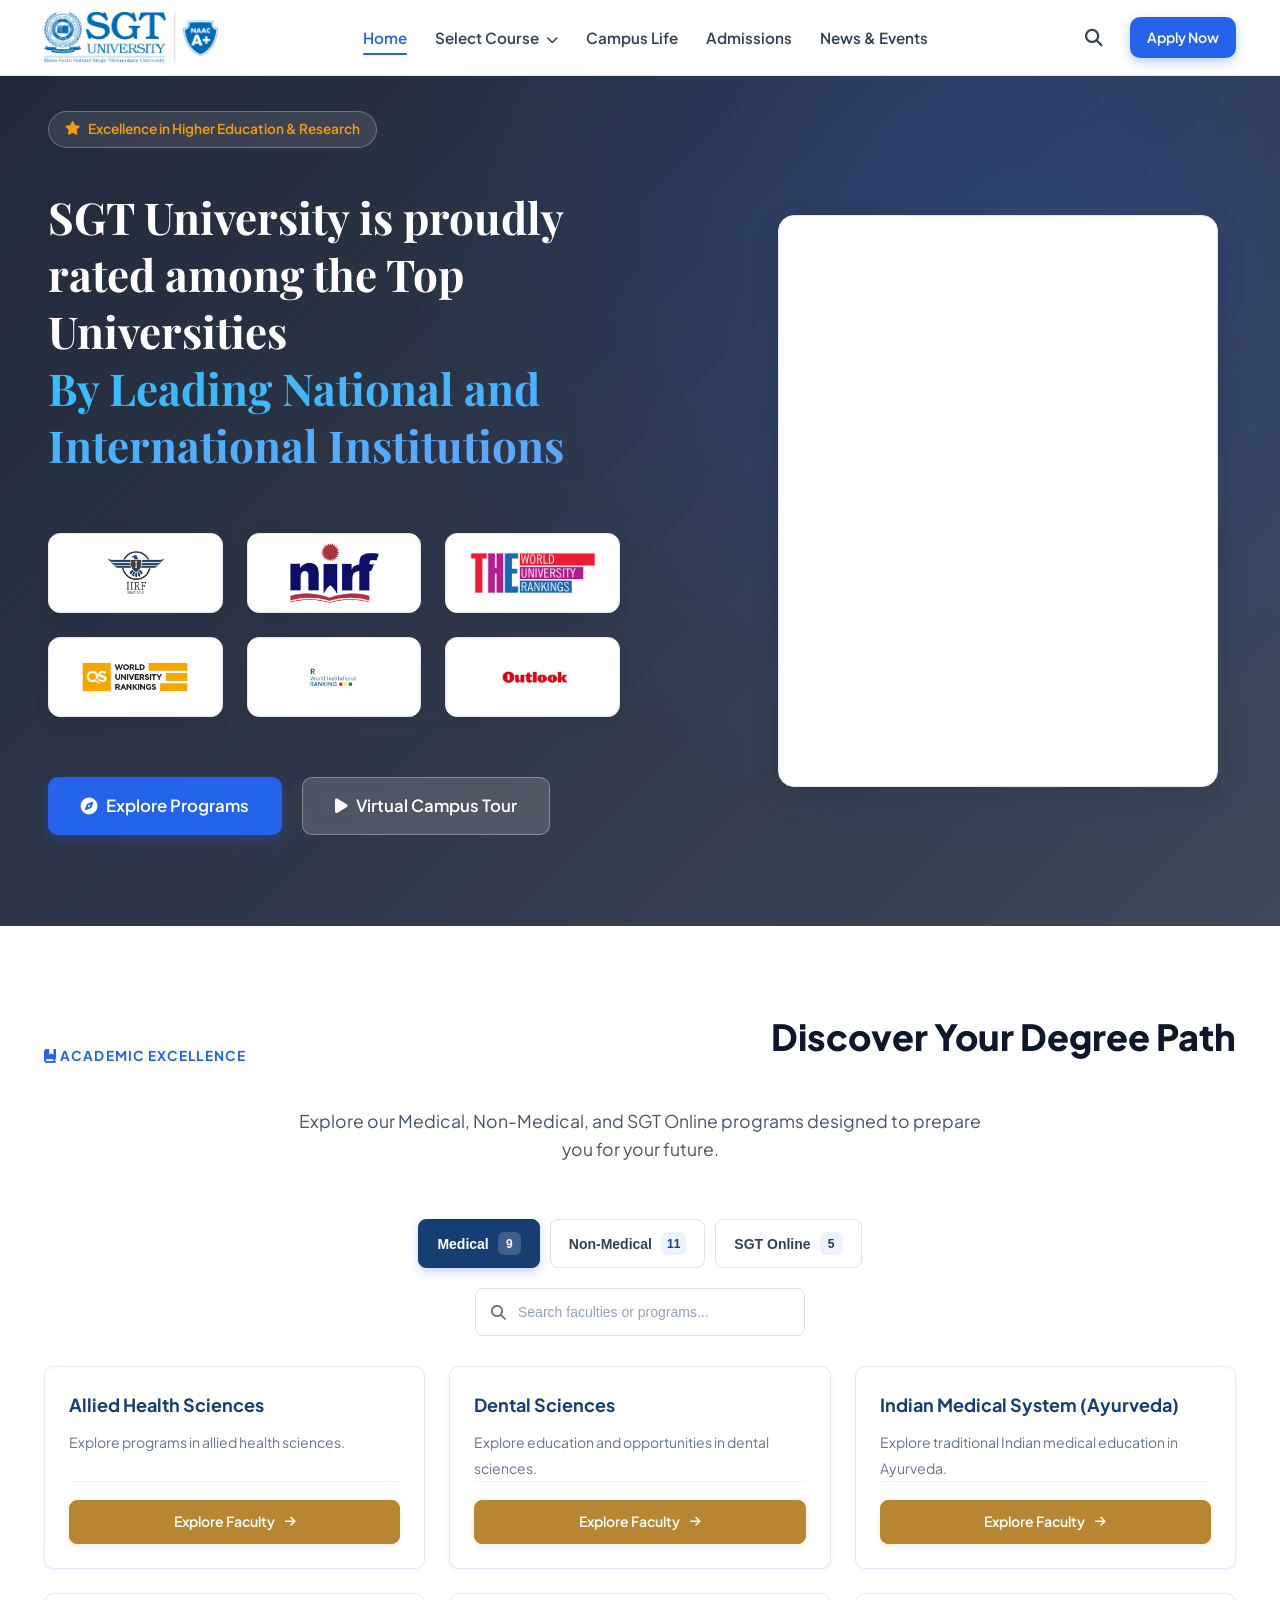
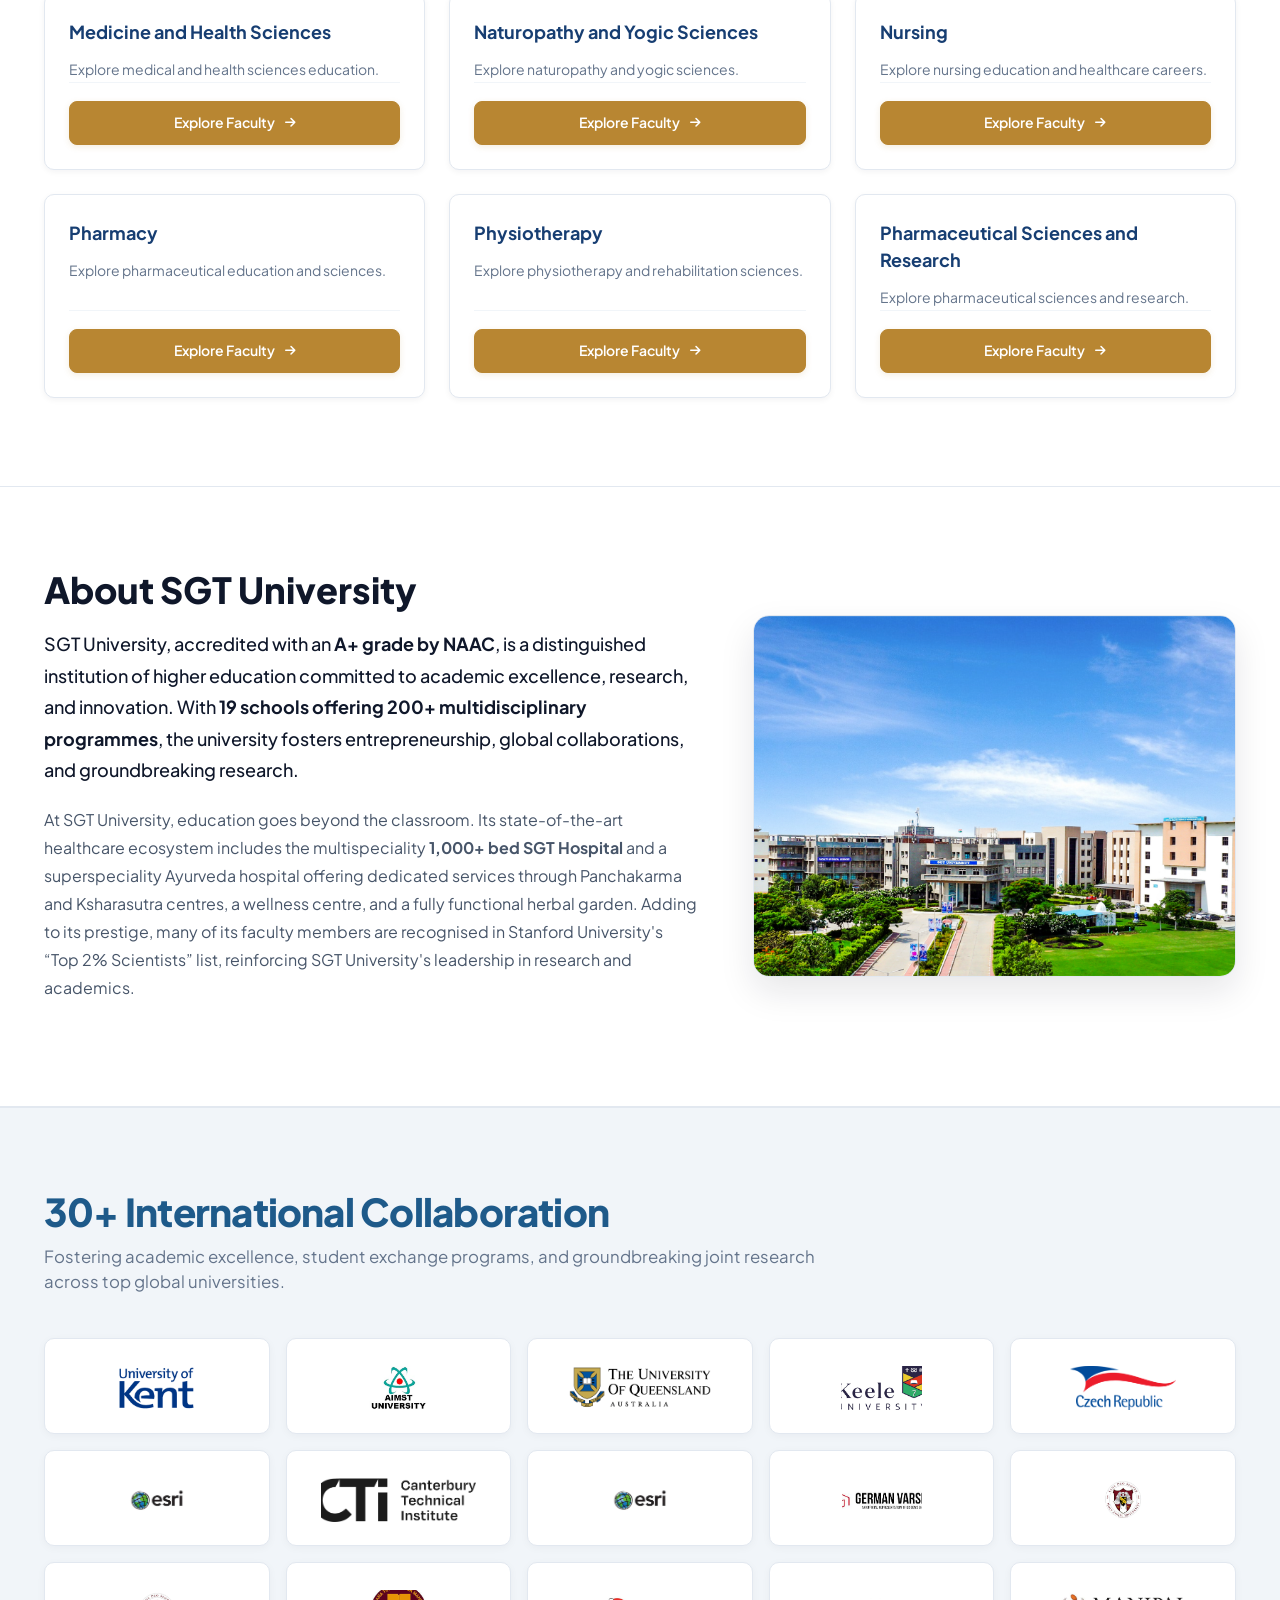
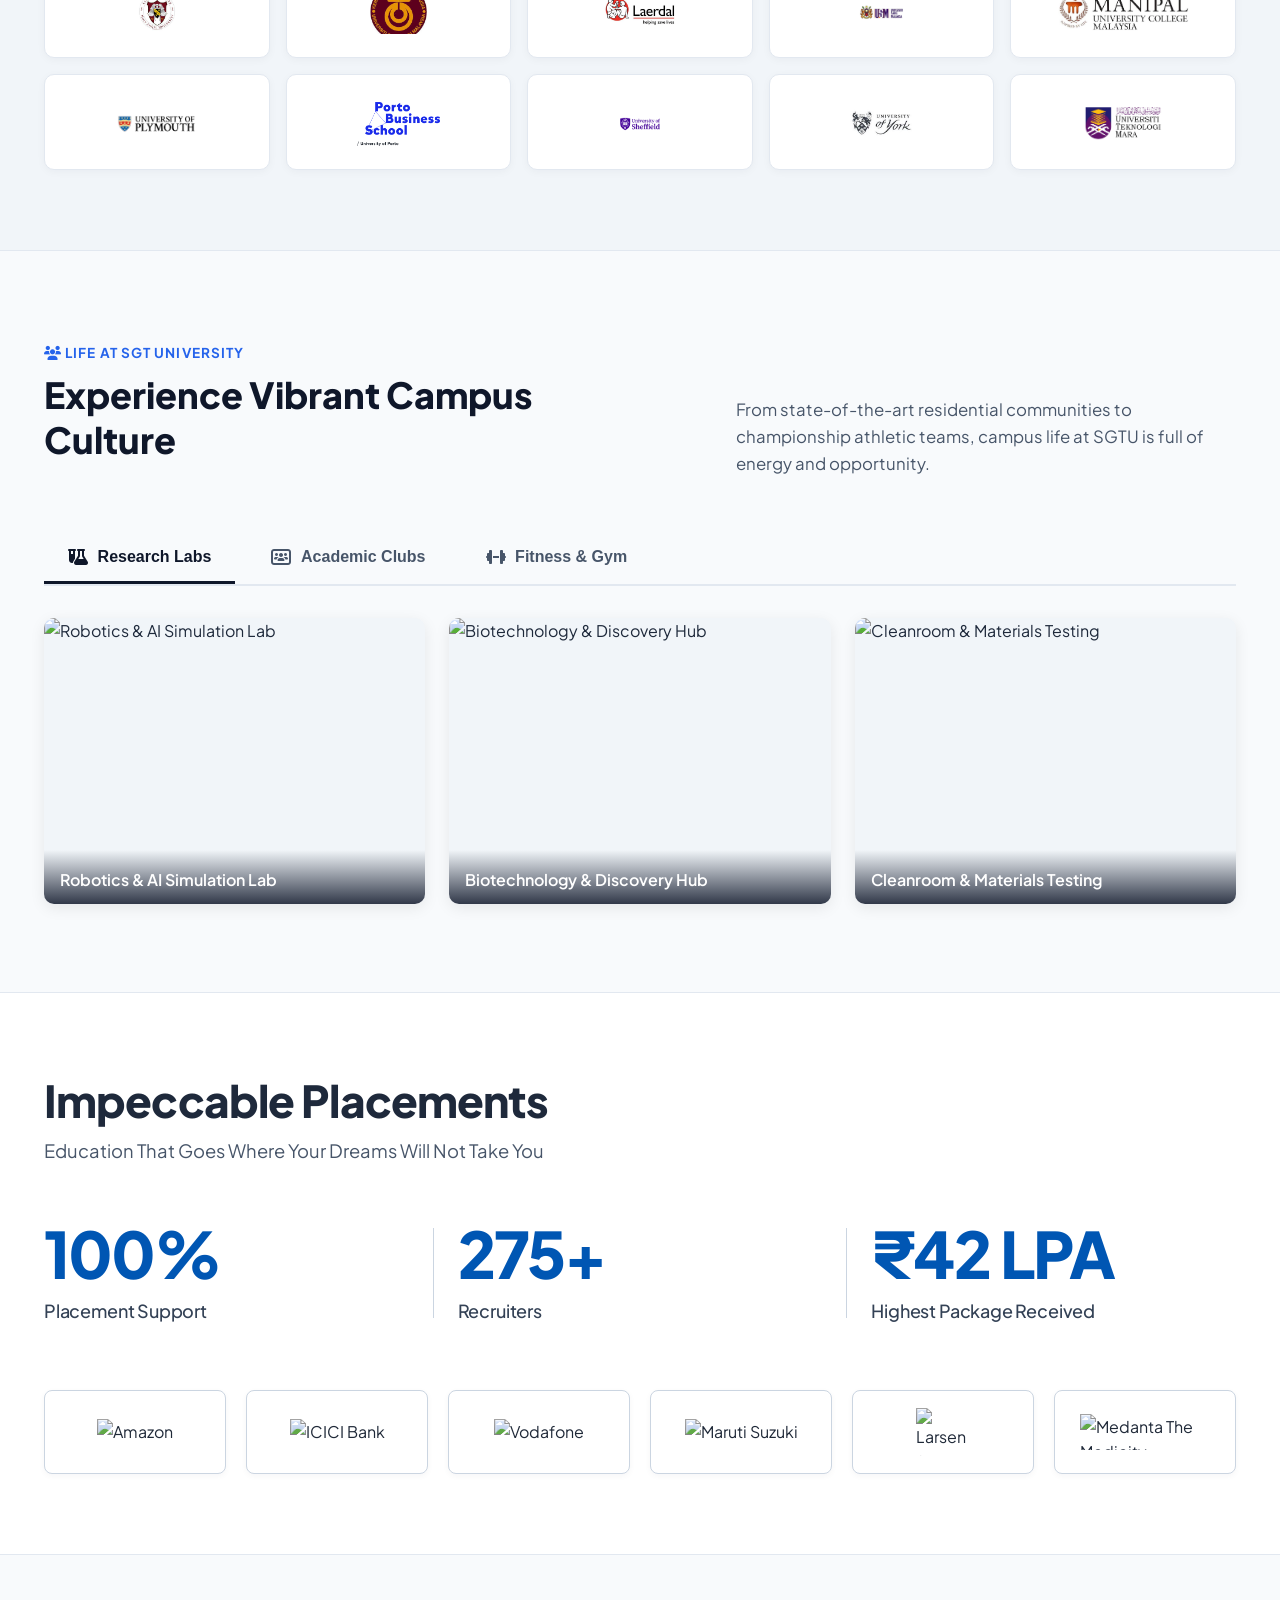
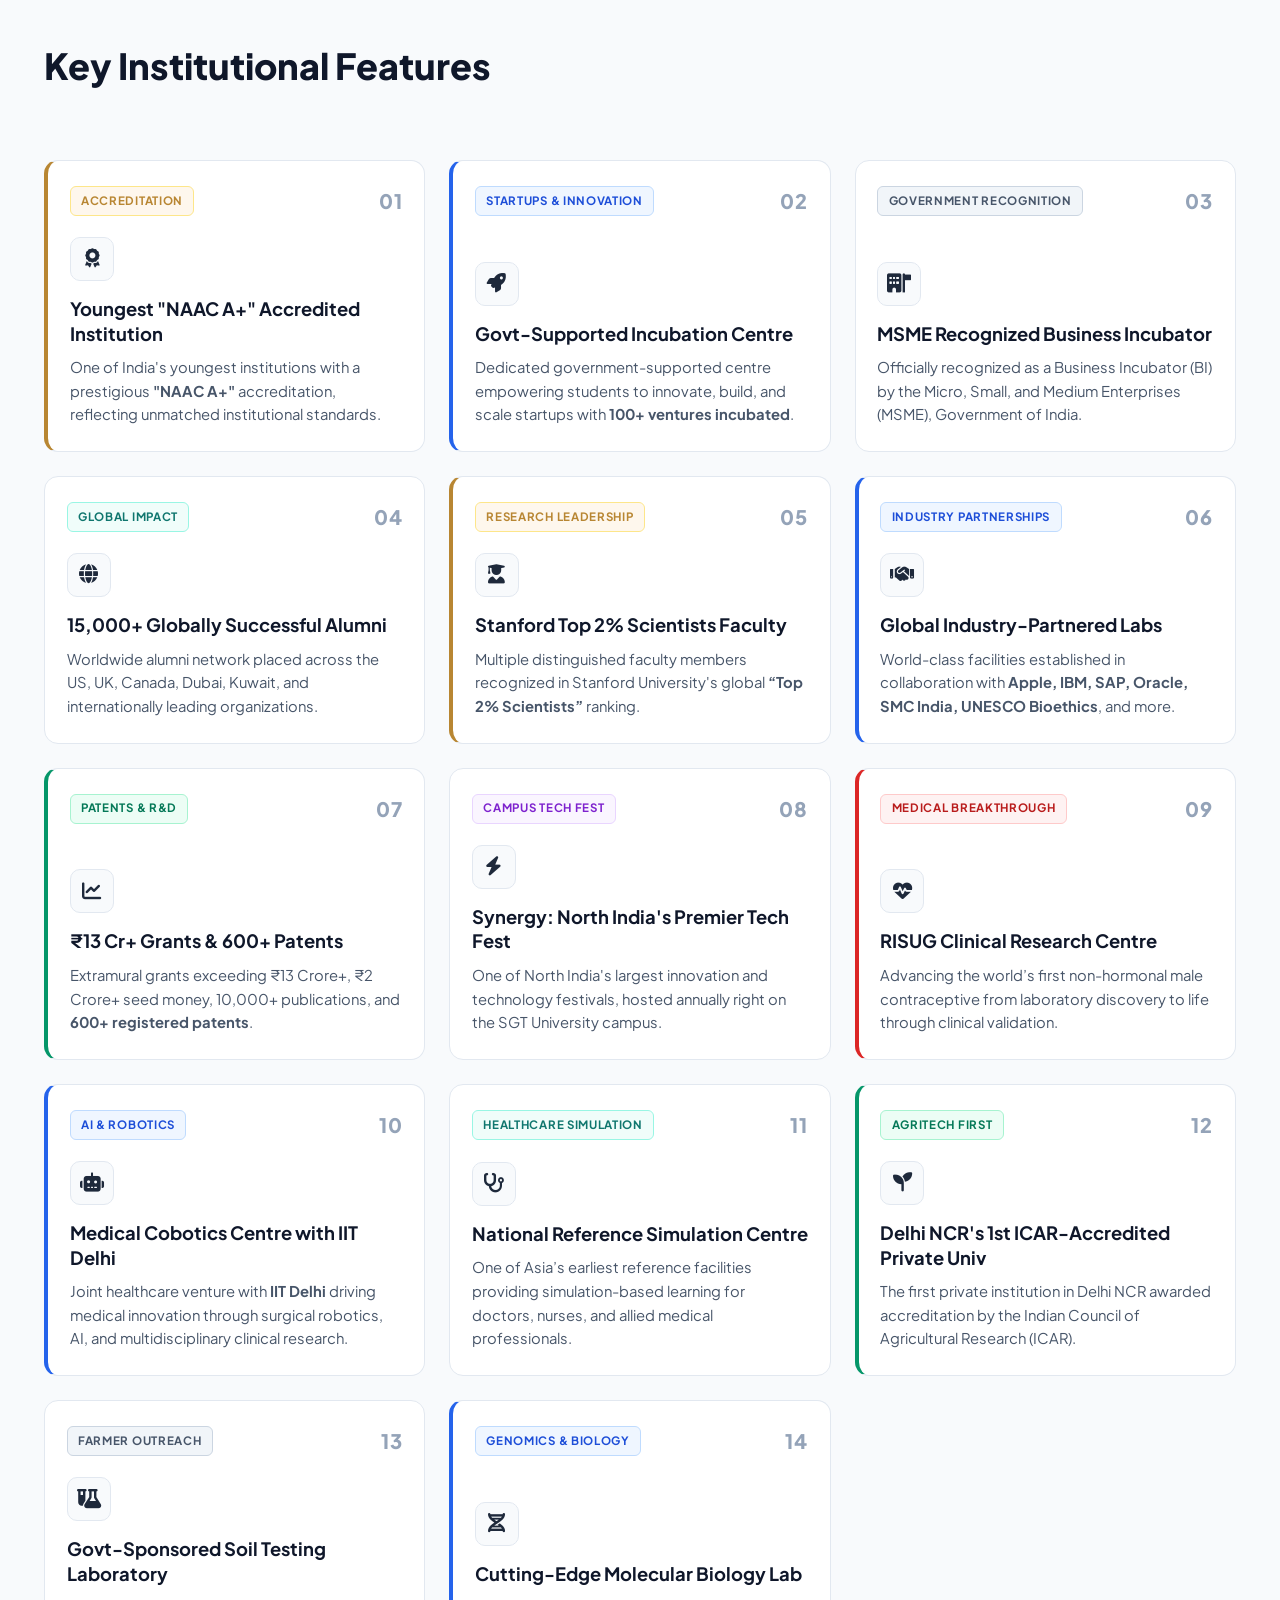
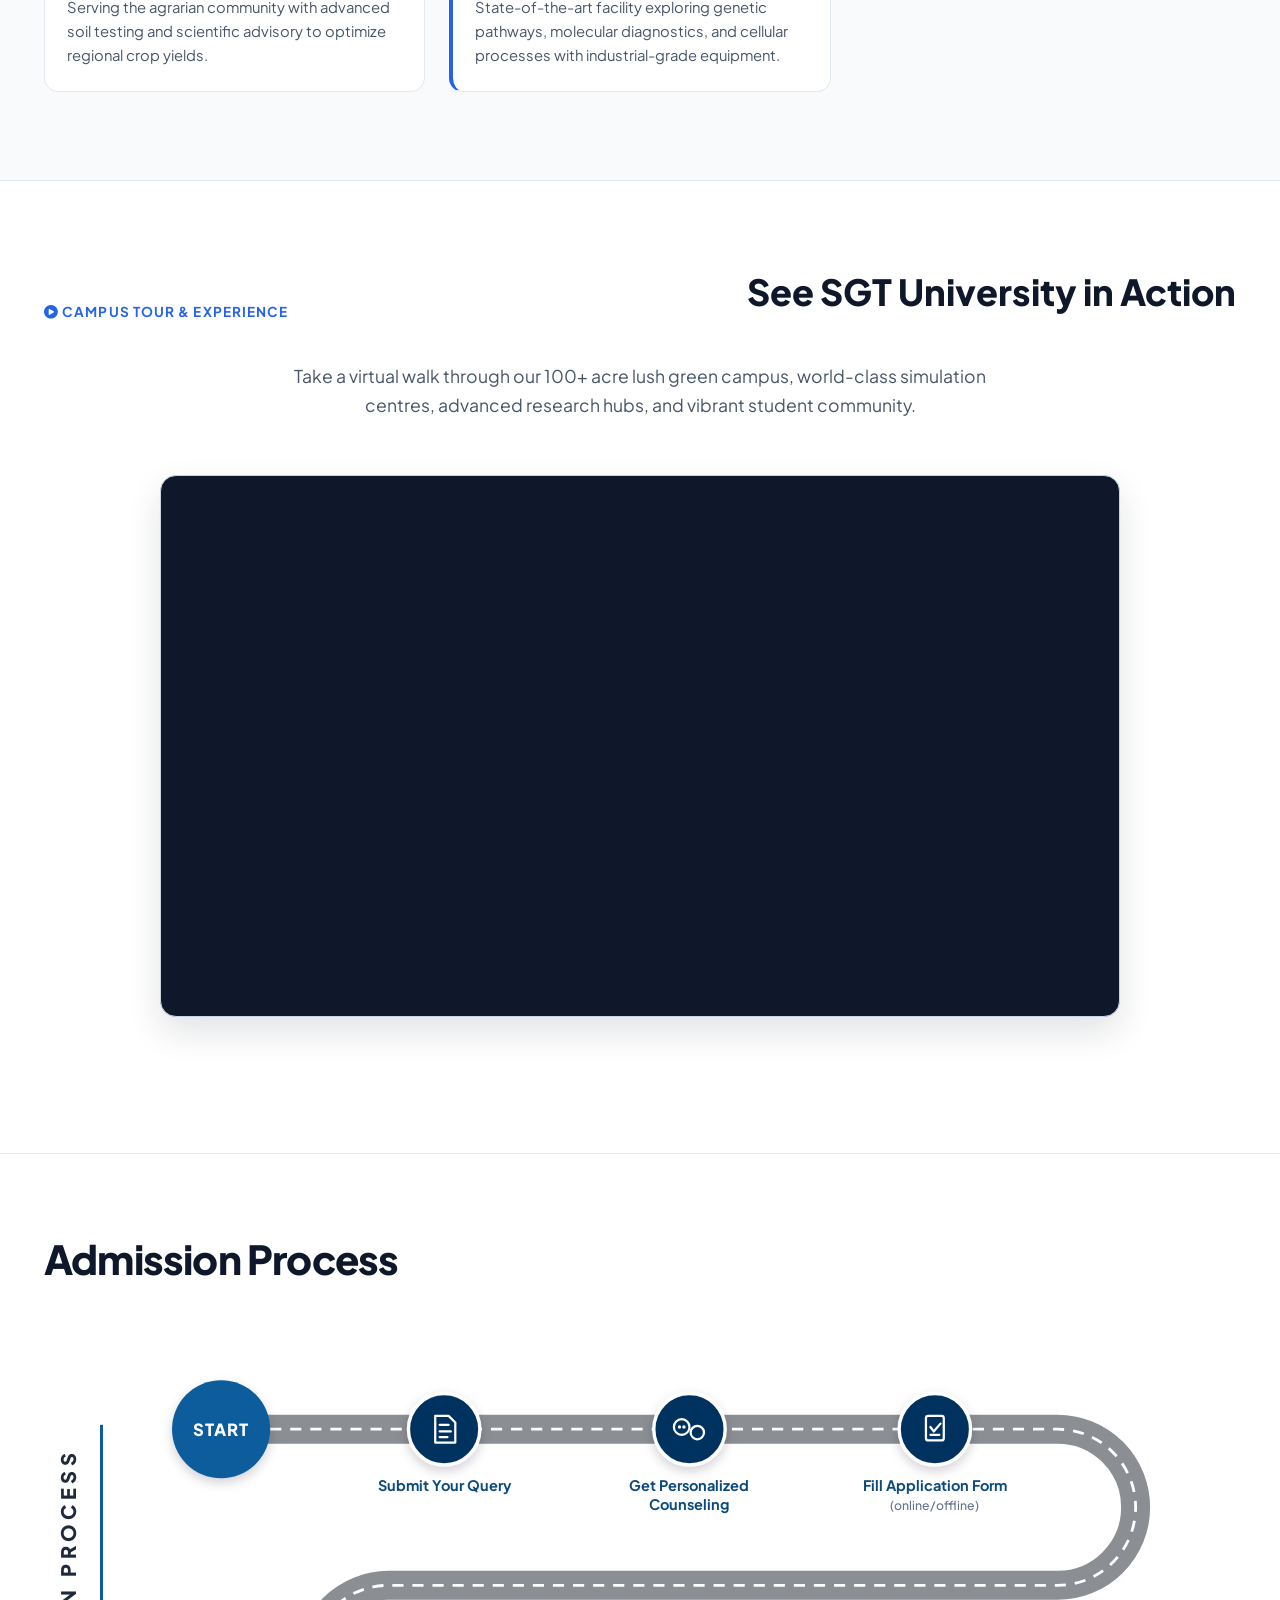
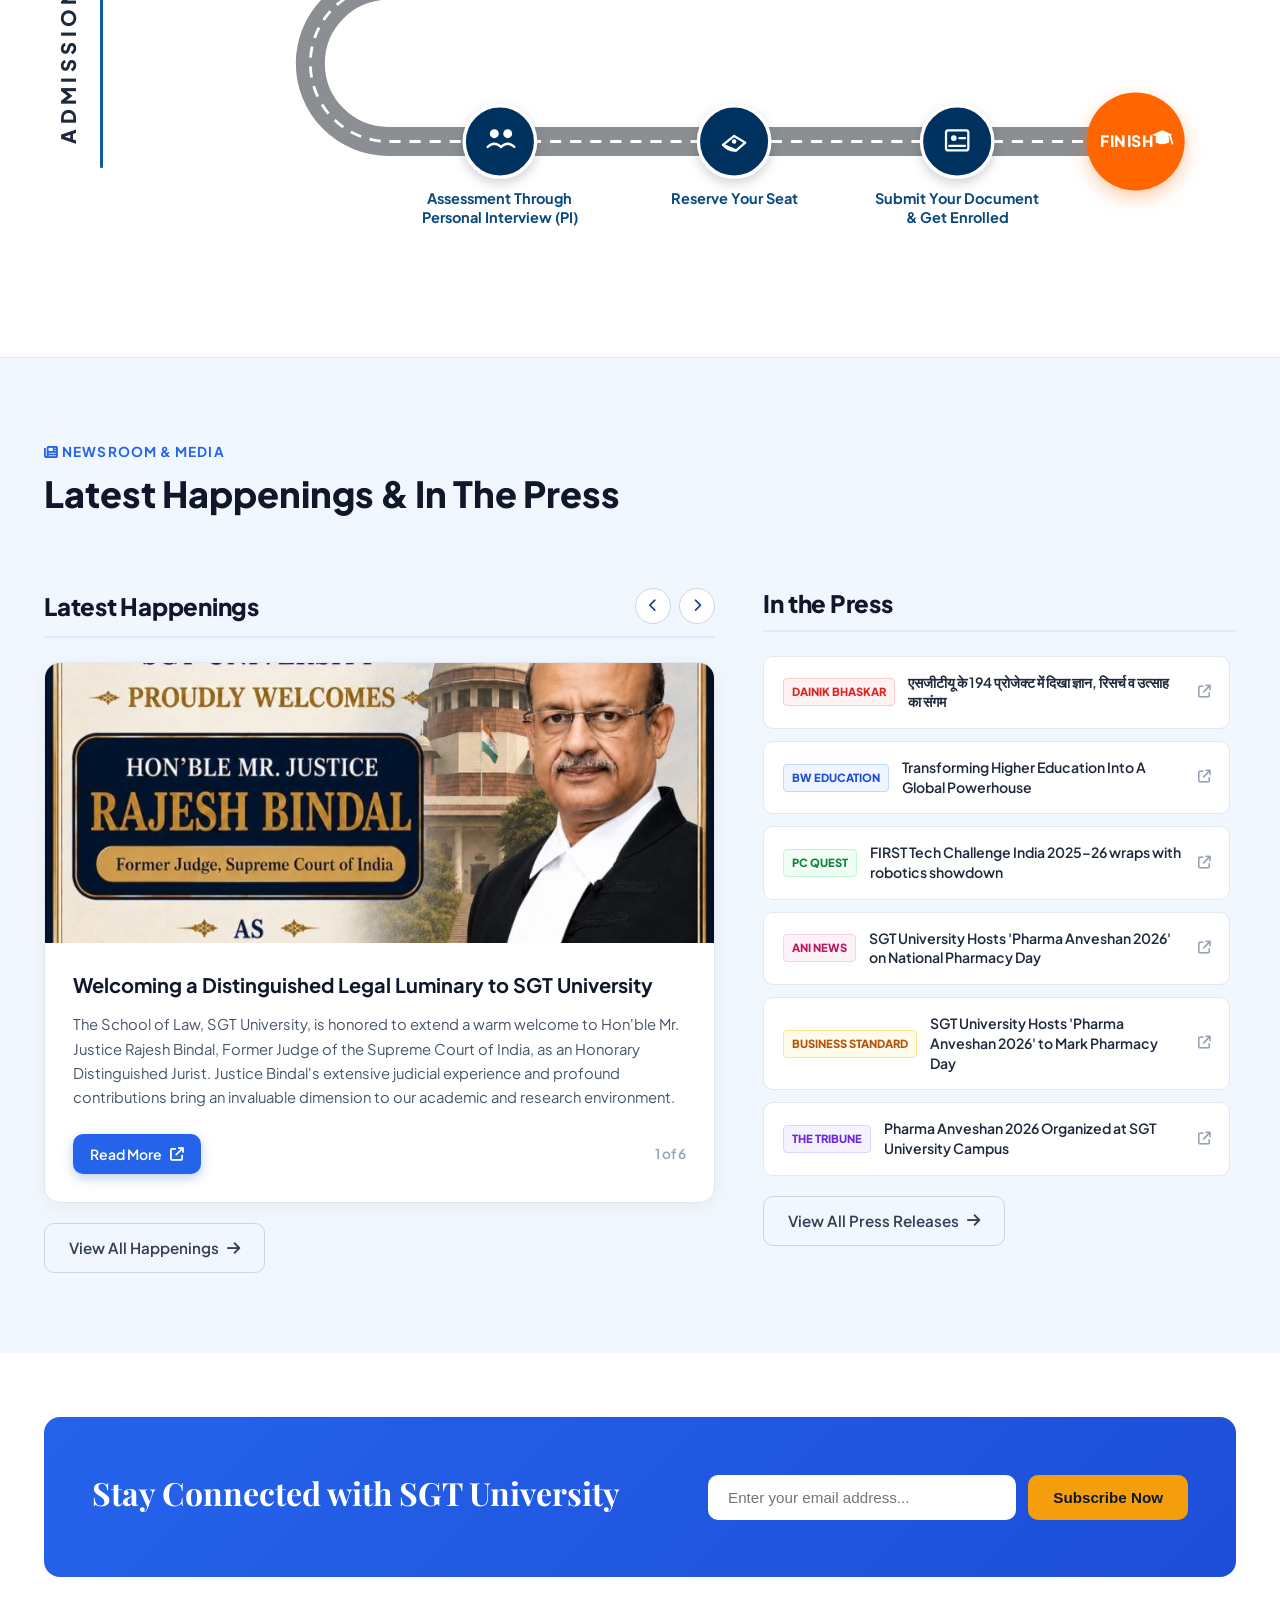
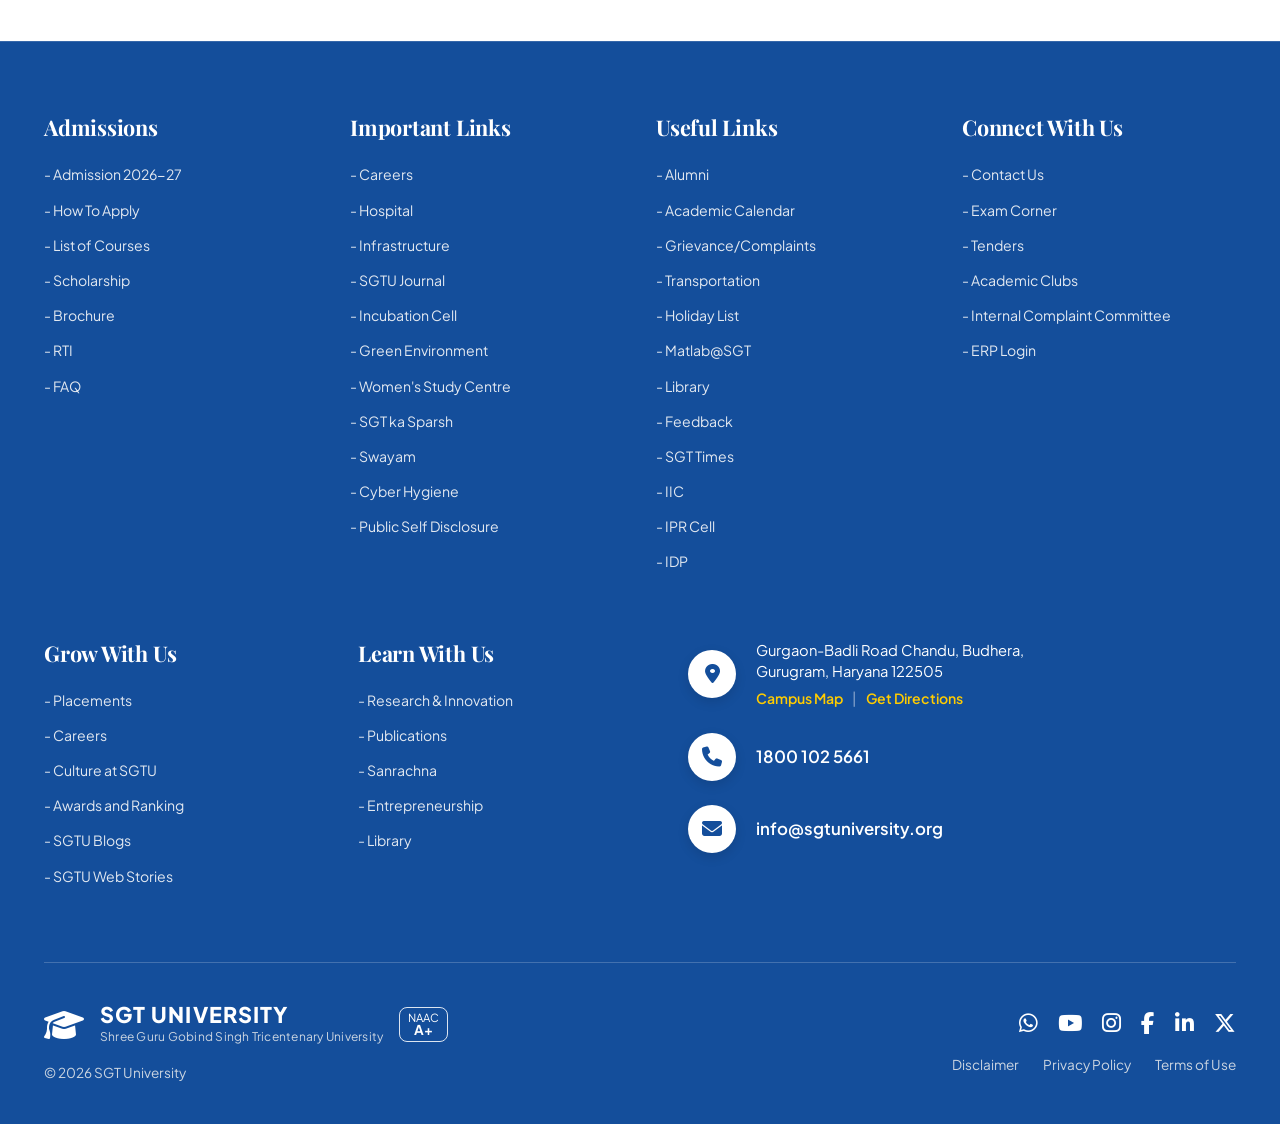
==== commit c3189600: "update apply now page" ====
--- a/index.html
+++ b/index.html
@@ -264,10 +264,6 @@
 
         <!-- Left Column: Content -->
         <div class="about-sgt-content">
-          <span class="section-subtitle">
-            <i class="fa-solid fa-building-columns"></i>
-            ABOUT THE UNIVERSITY
-          </span>
           <h2 class="section-title">About SGT University</h2>
           <p class="about-lead">
             SGT University, accredited with an <strong>A+ grade by NAAC</strong>, is a distinguished institution of
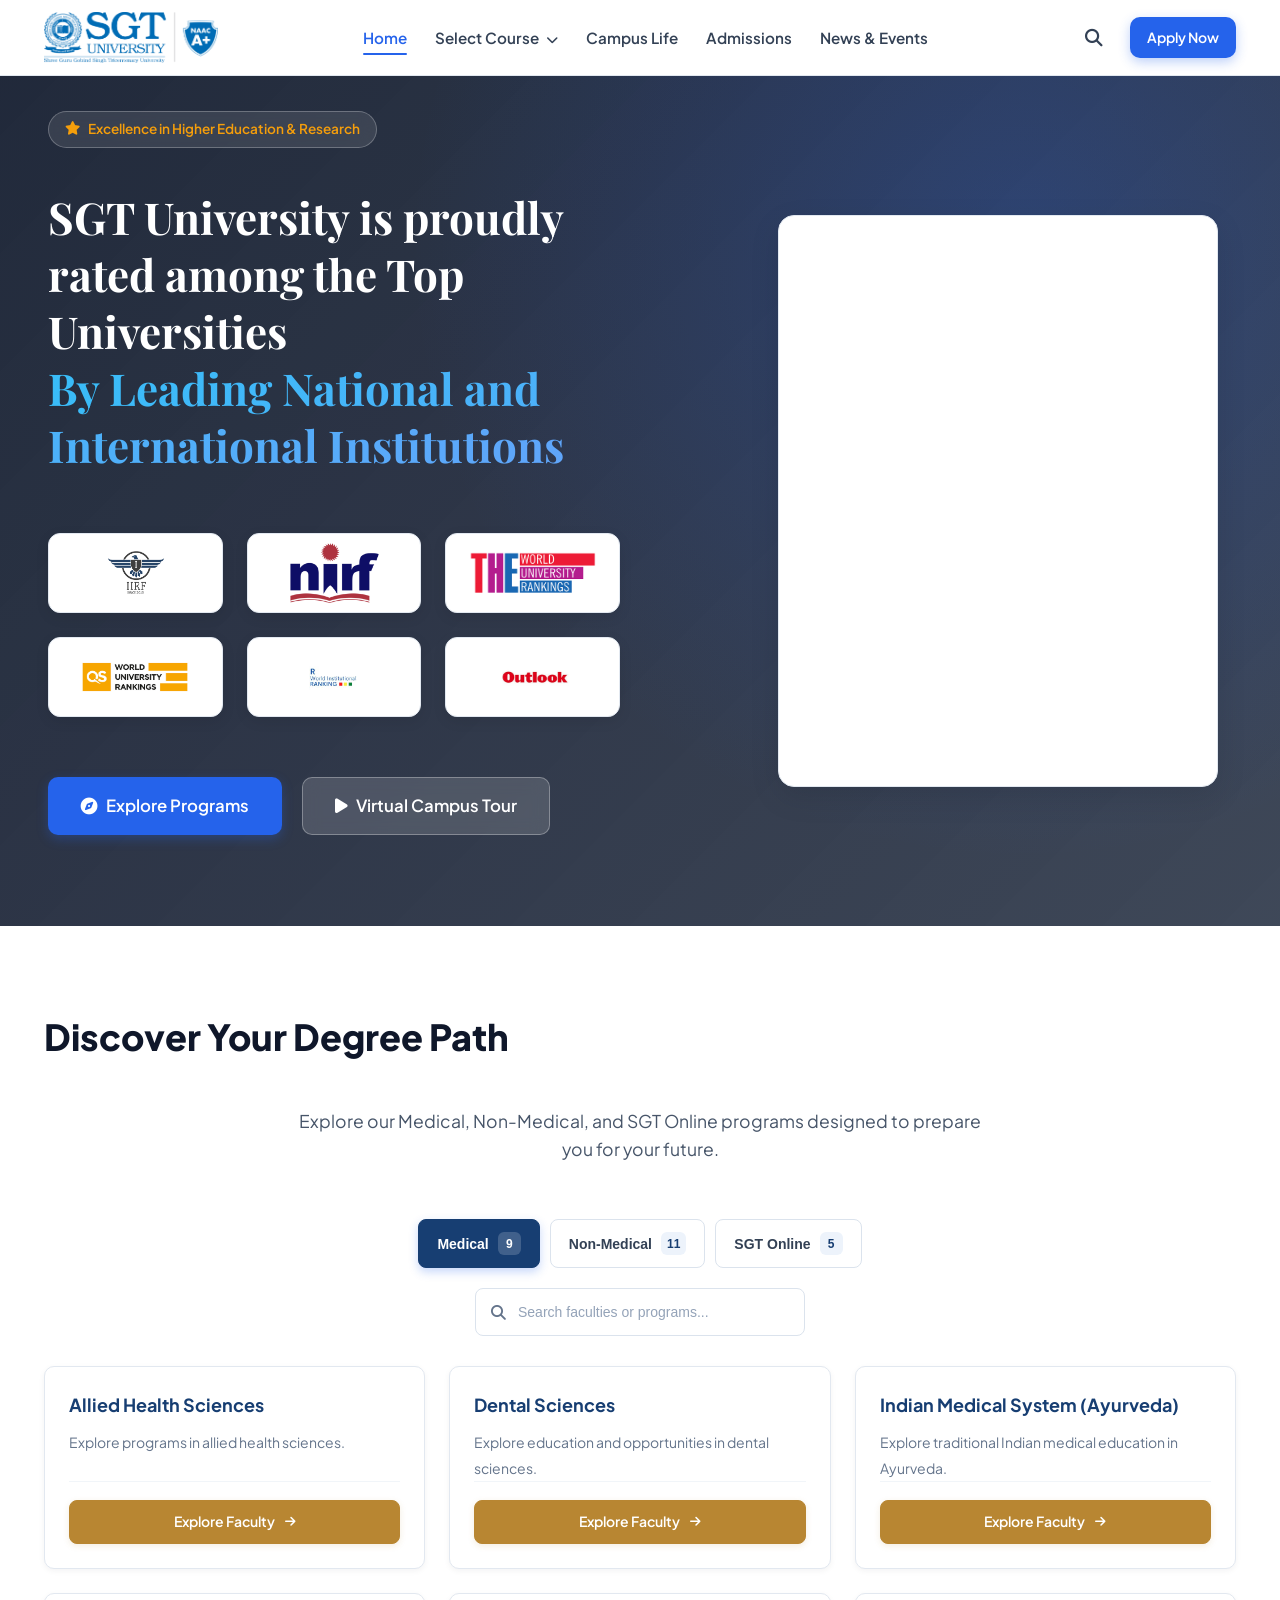
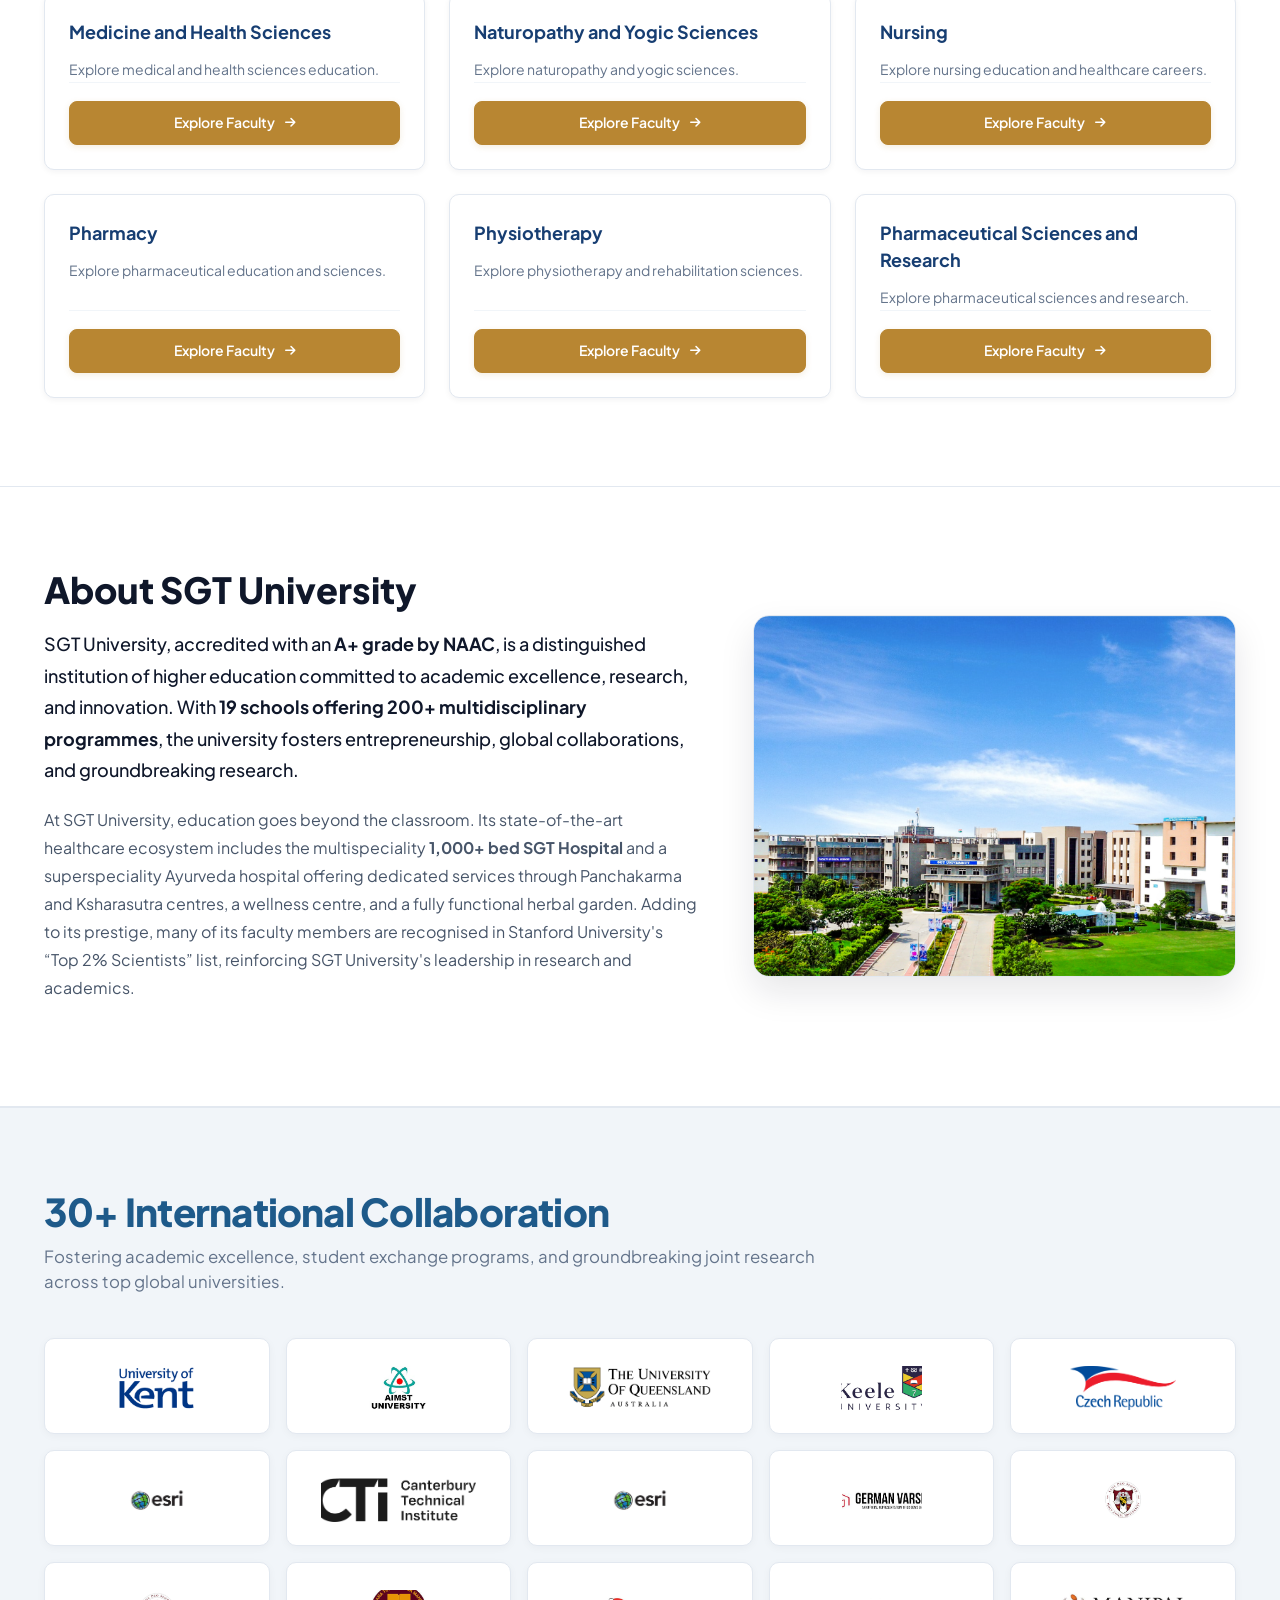
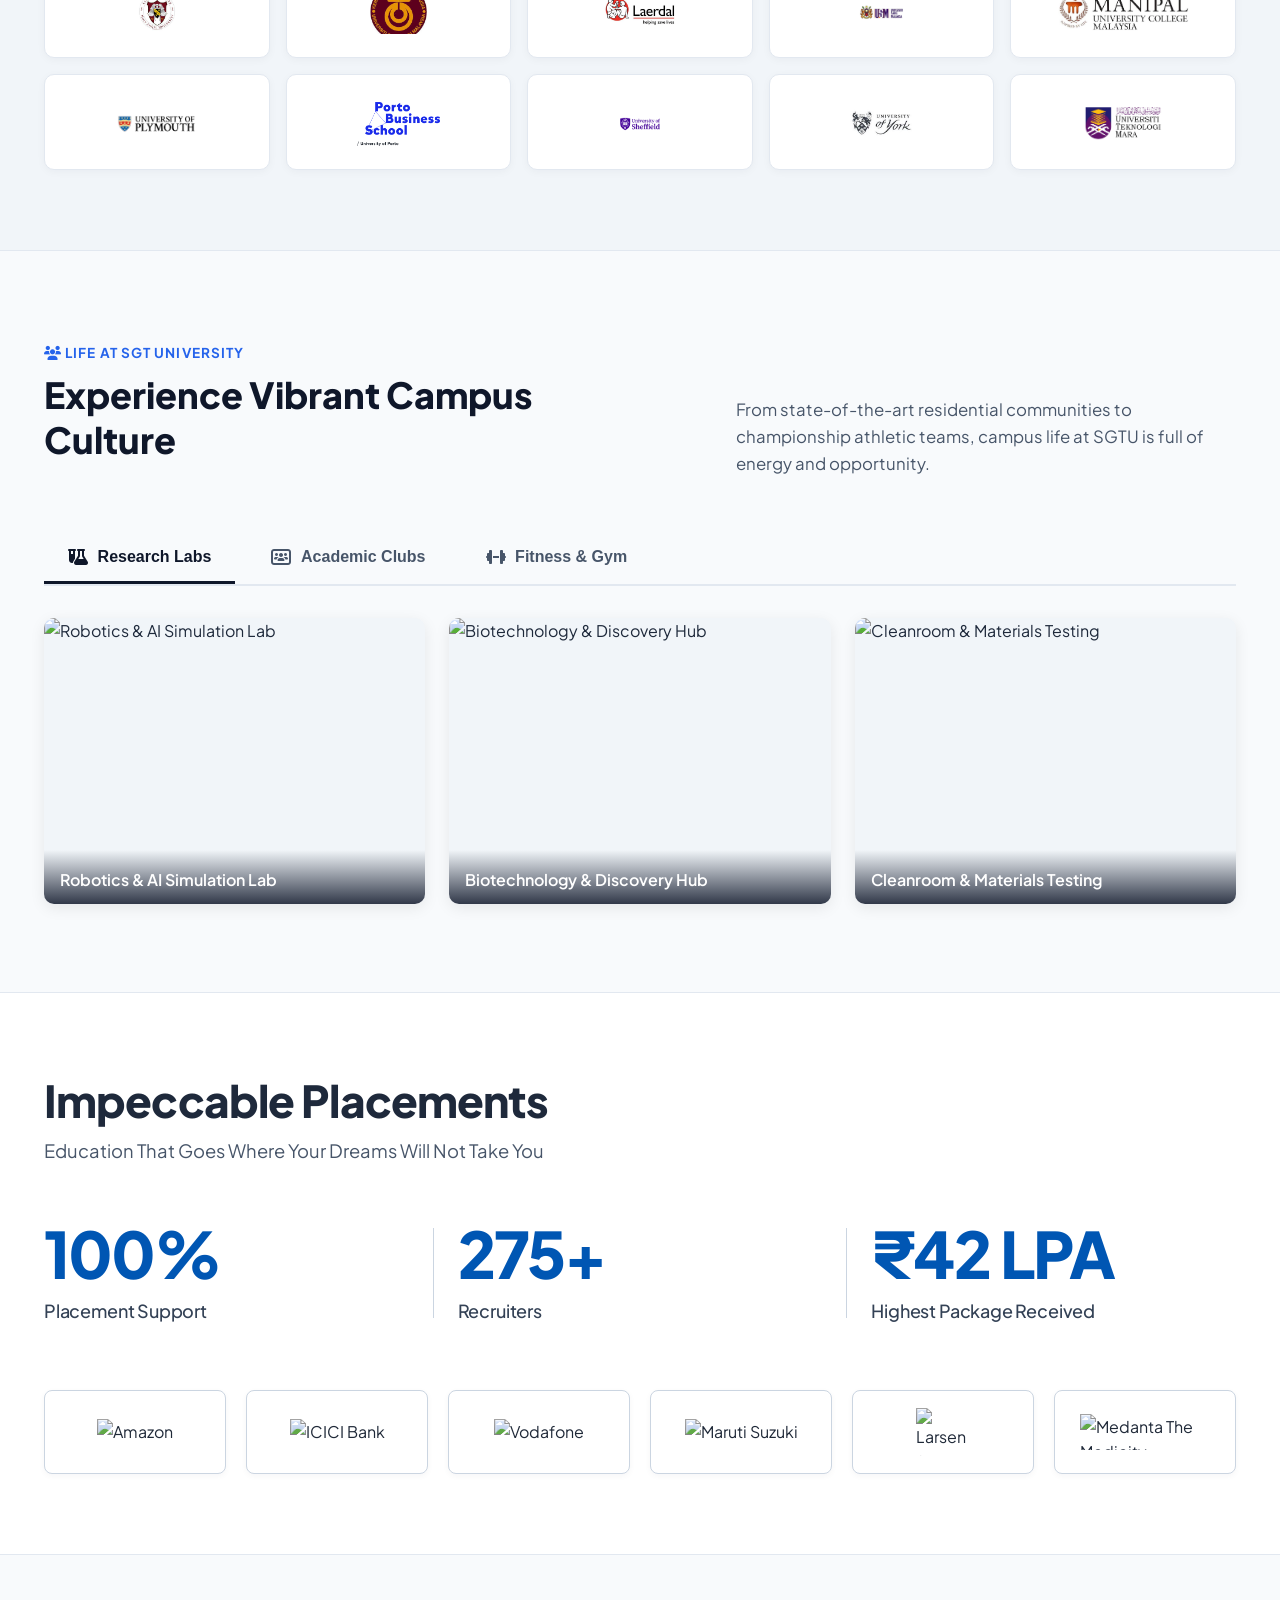
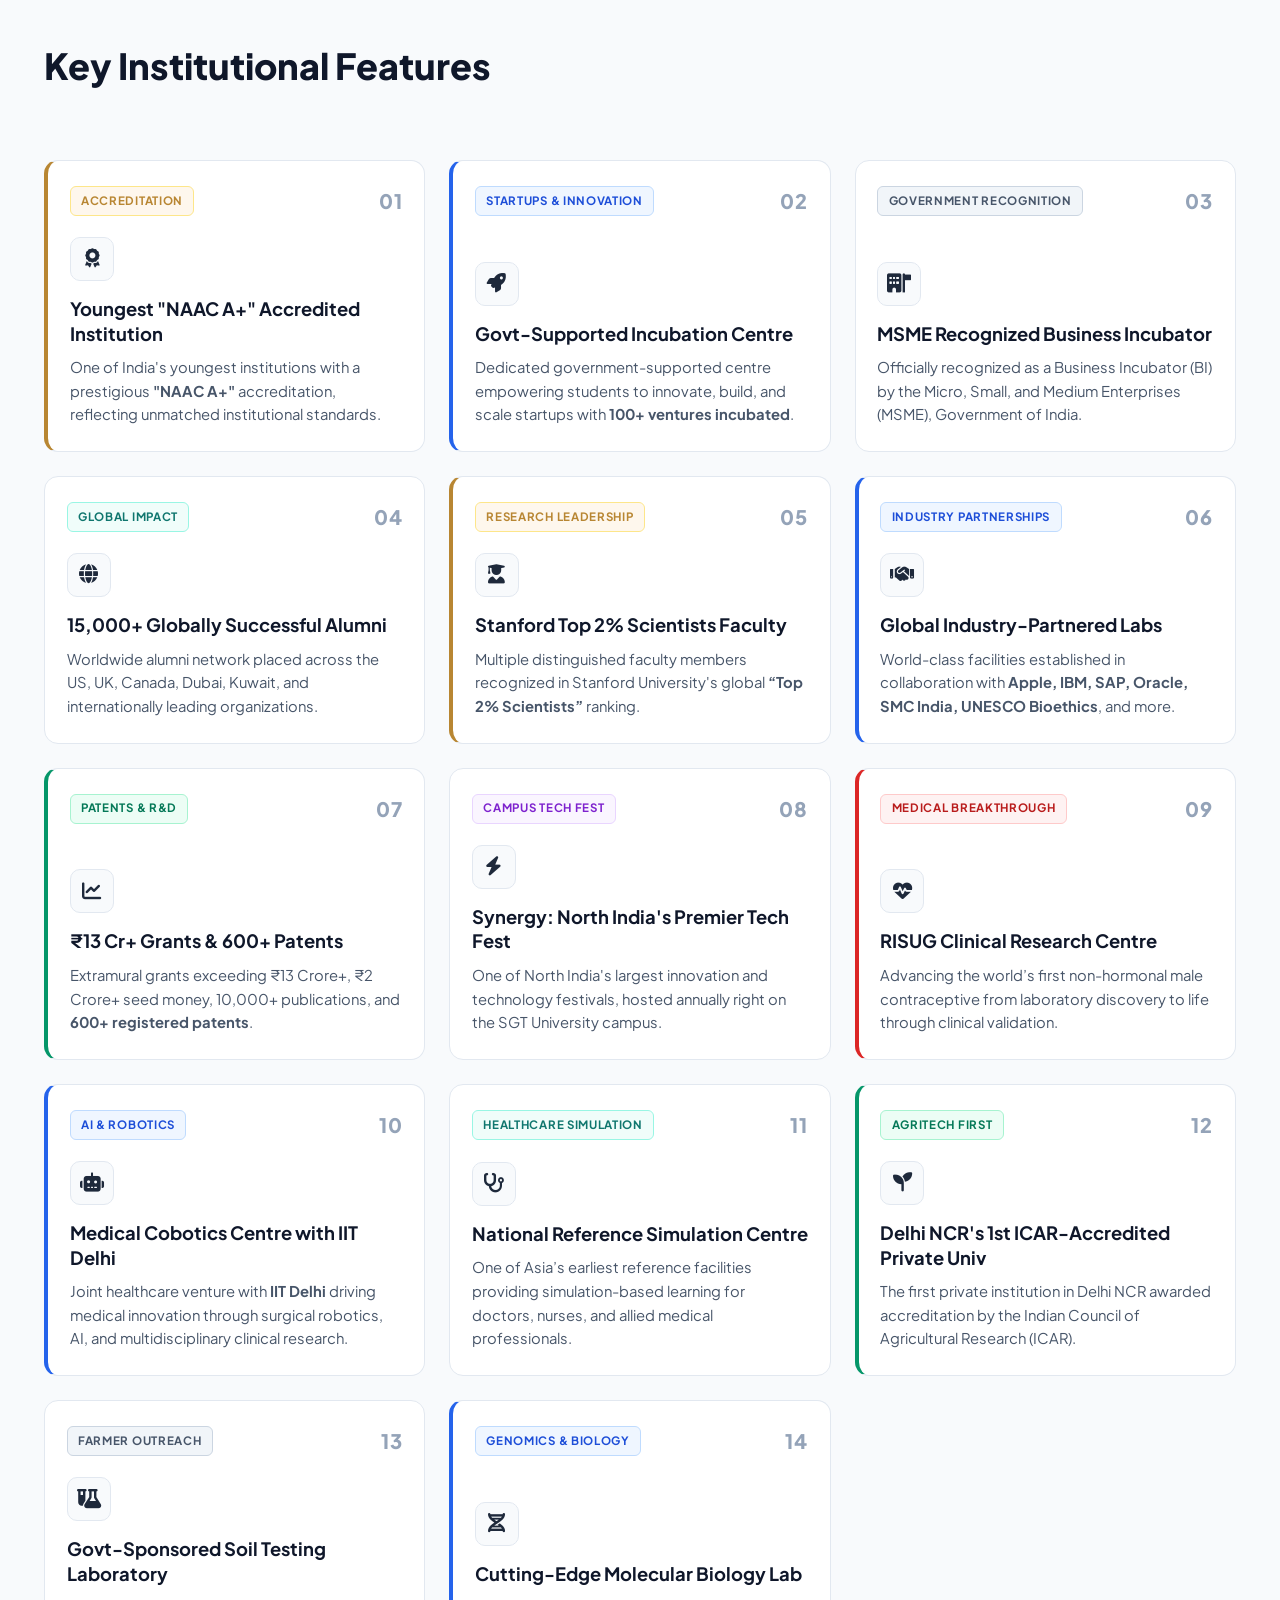
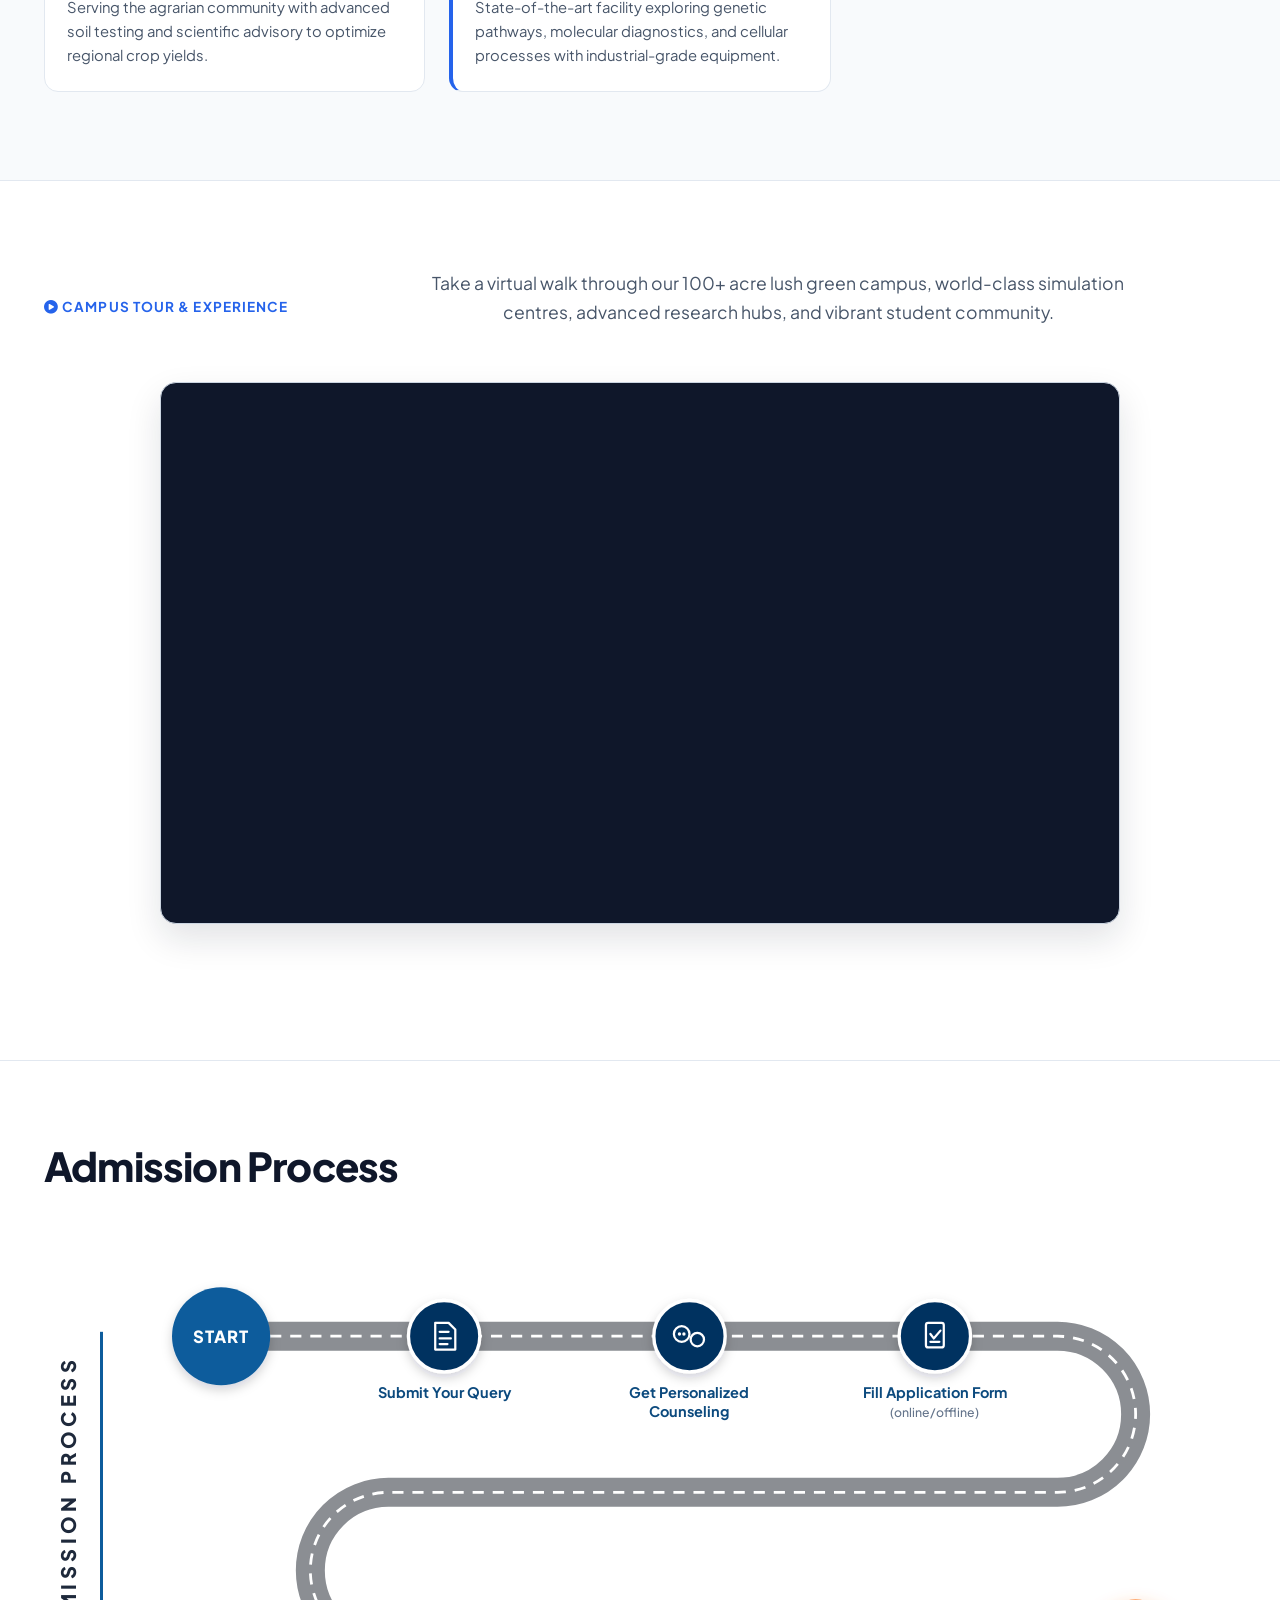
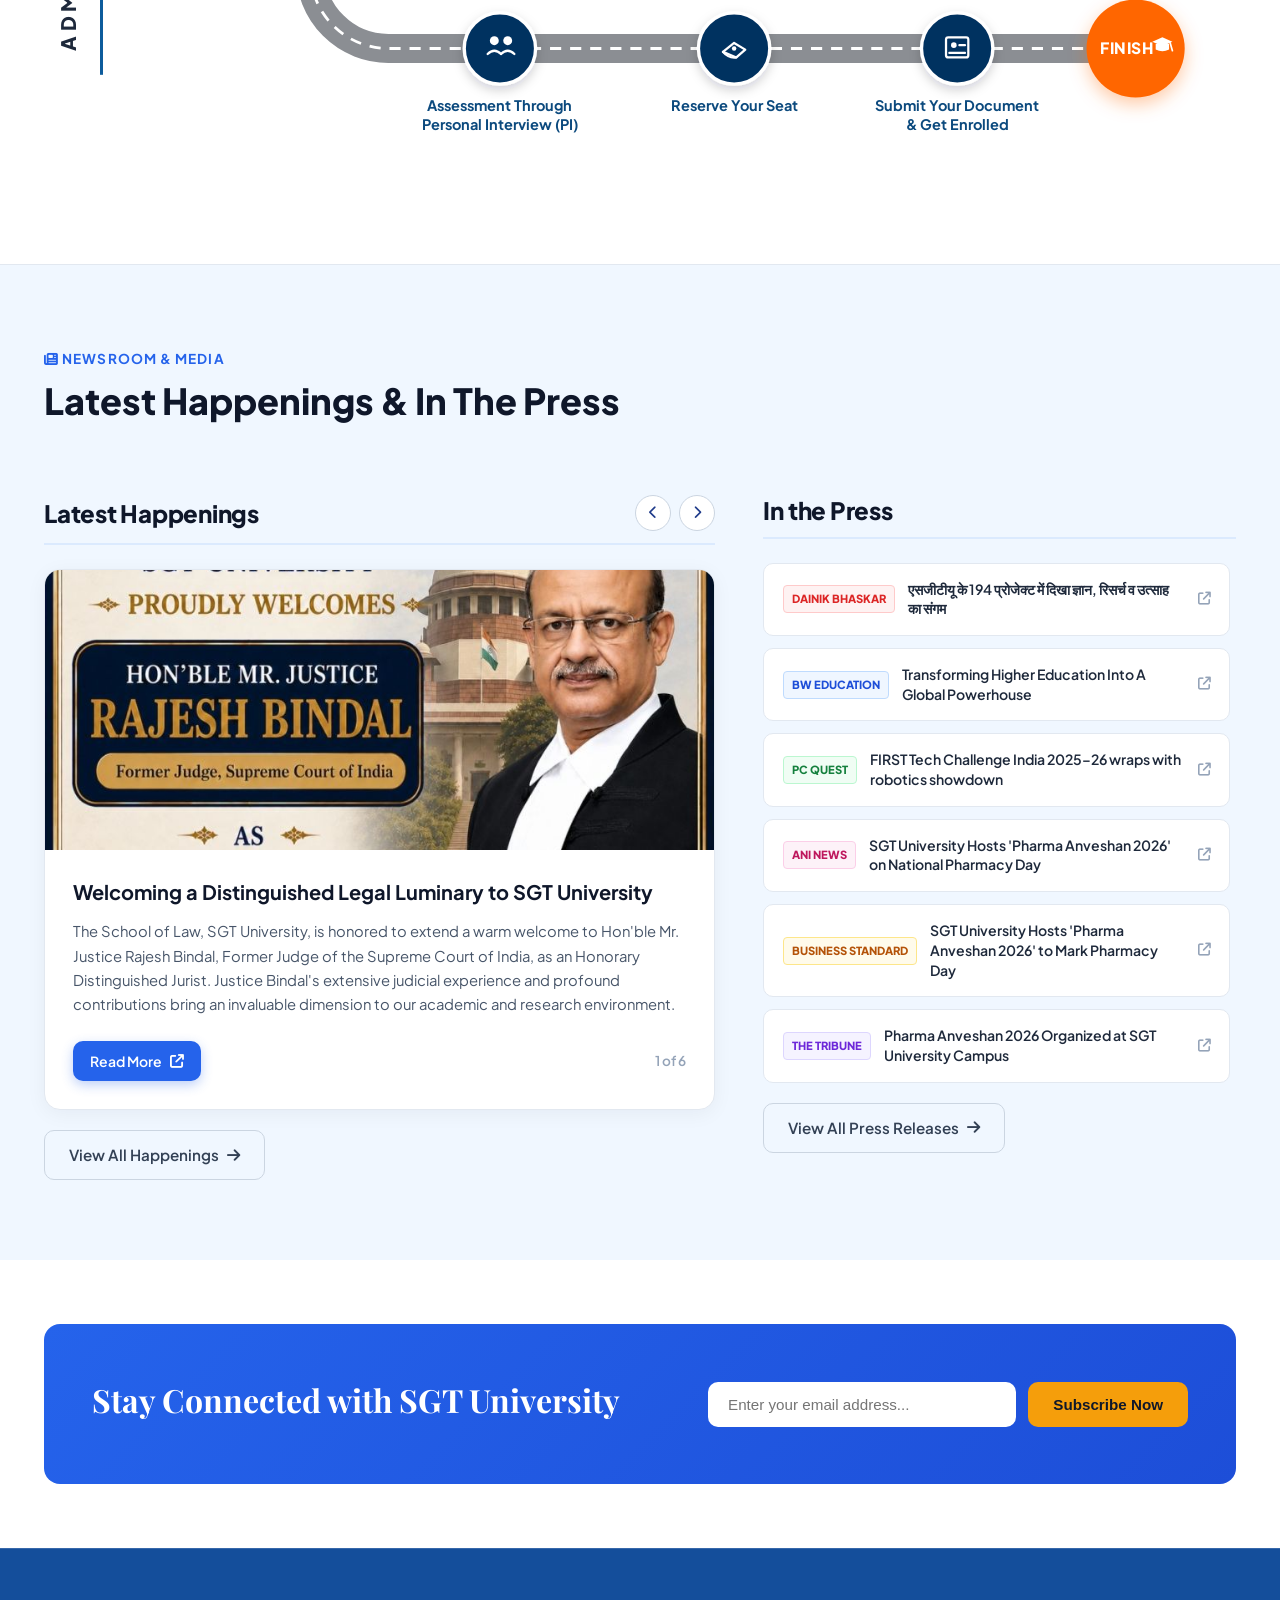
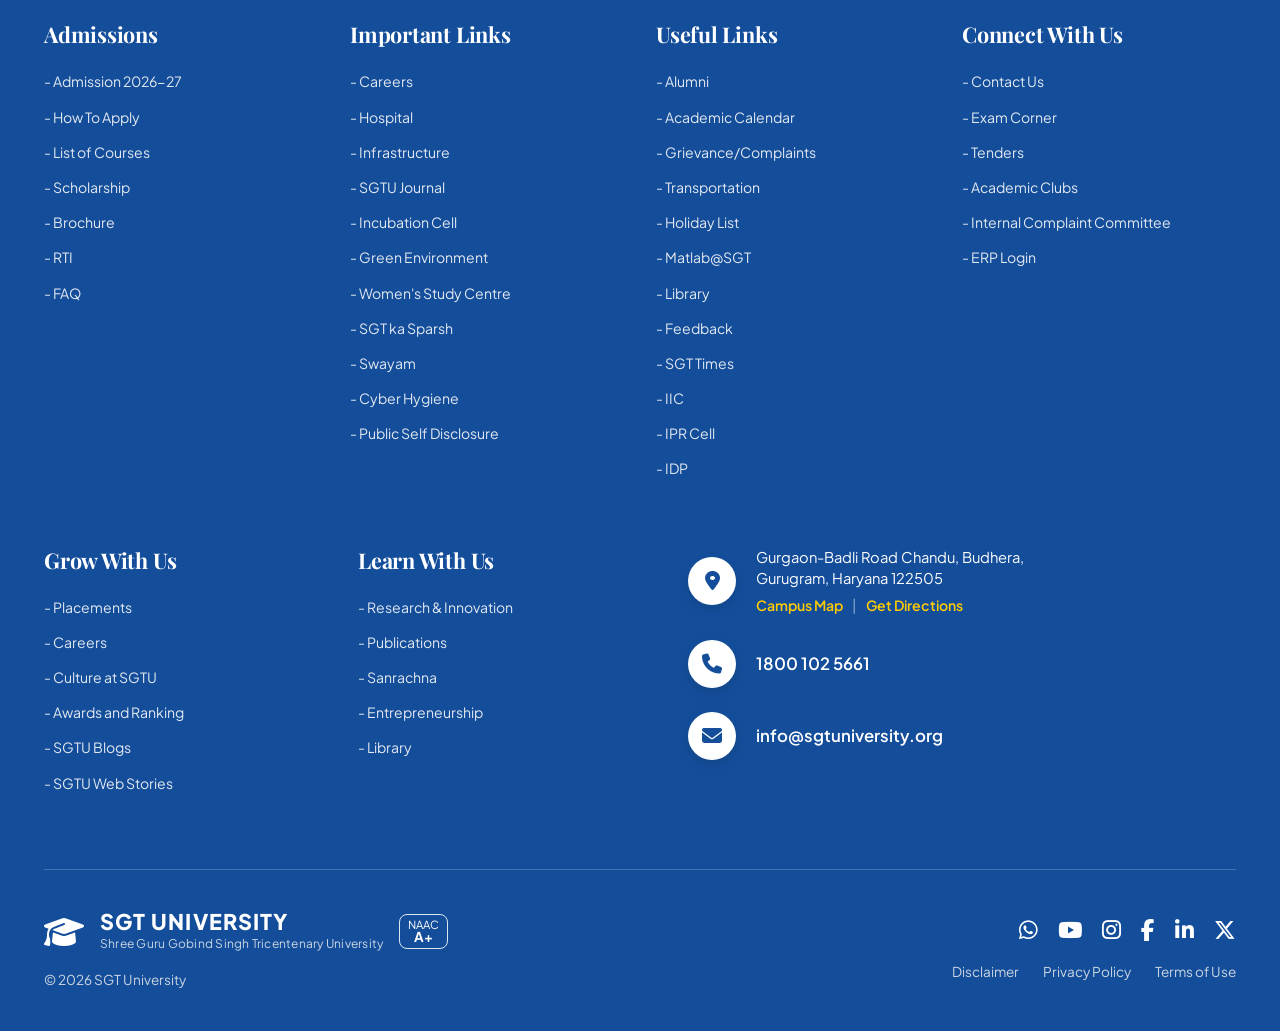
==== commit 126d4676: "add minor changes" ====
--- a/index.html
+++ b/index.html
@@ -206,11 +206,6 @@
     <div class="container">
 
       <div class="section-header text-center">
-        <span class="section-subtitle">
-          <i class="fa-solid fa-book-bookmark"></i>
-          ACADEMIC EXCELLENCE
-        </span>
-
         <h2 class="section-title">Discover Your Degree Path</h2>
 
         <p class="section-description">
@@ -898,7 +893,6 @@
           <i class="fa-solid fa-circle-play"></i>
           CAMPUS TOUR &amp; EXPERIENCE
         </span>
-        <h2 class="section-title">See SGT University in Action</h2>
         <p class="section-description">
           Take a virtual walk through our 100+ acre lush green campus, world-class simulation centres, advanced research
           hubs, and vibrant student community.
